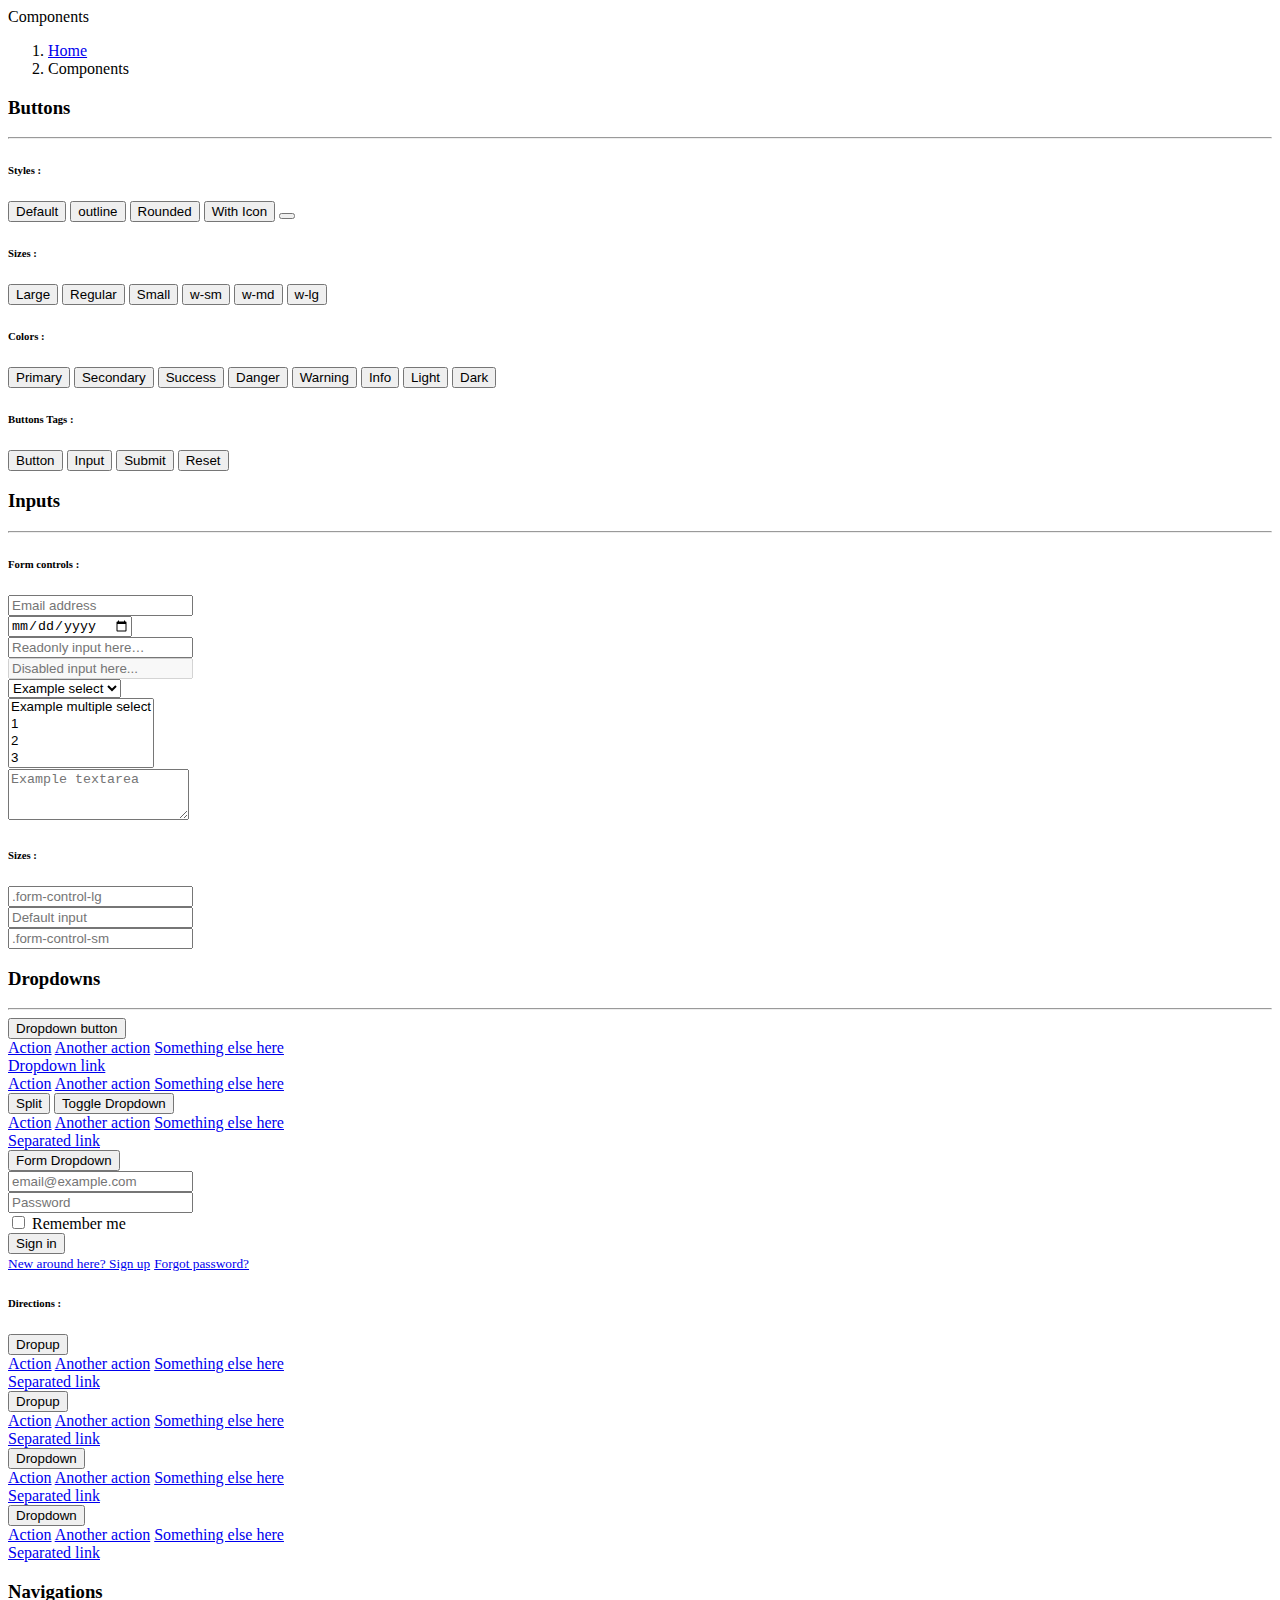
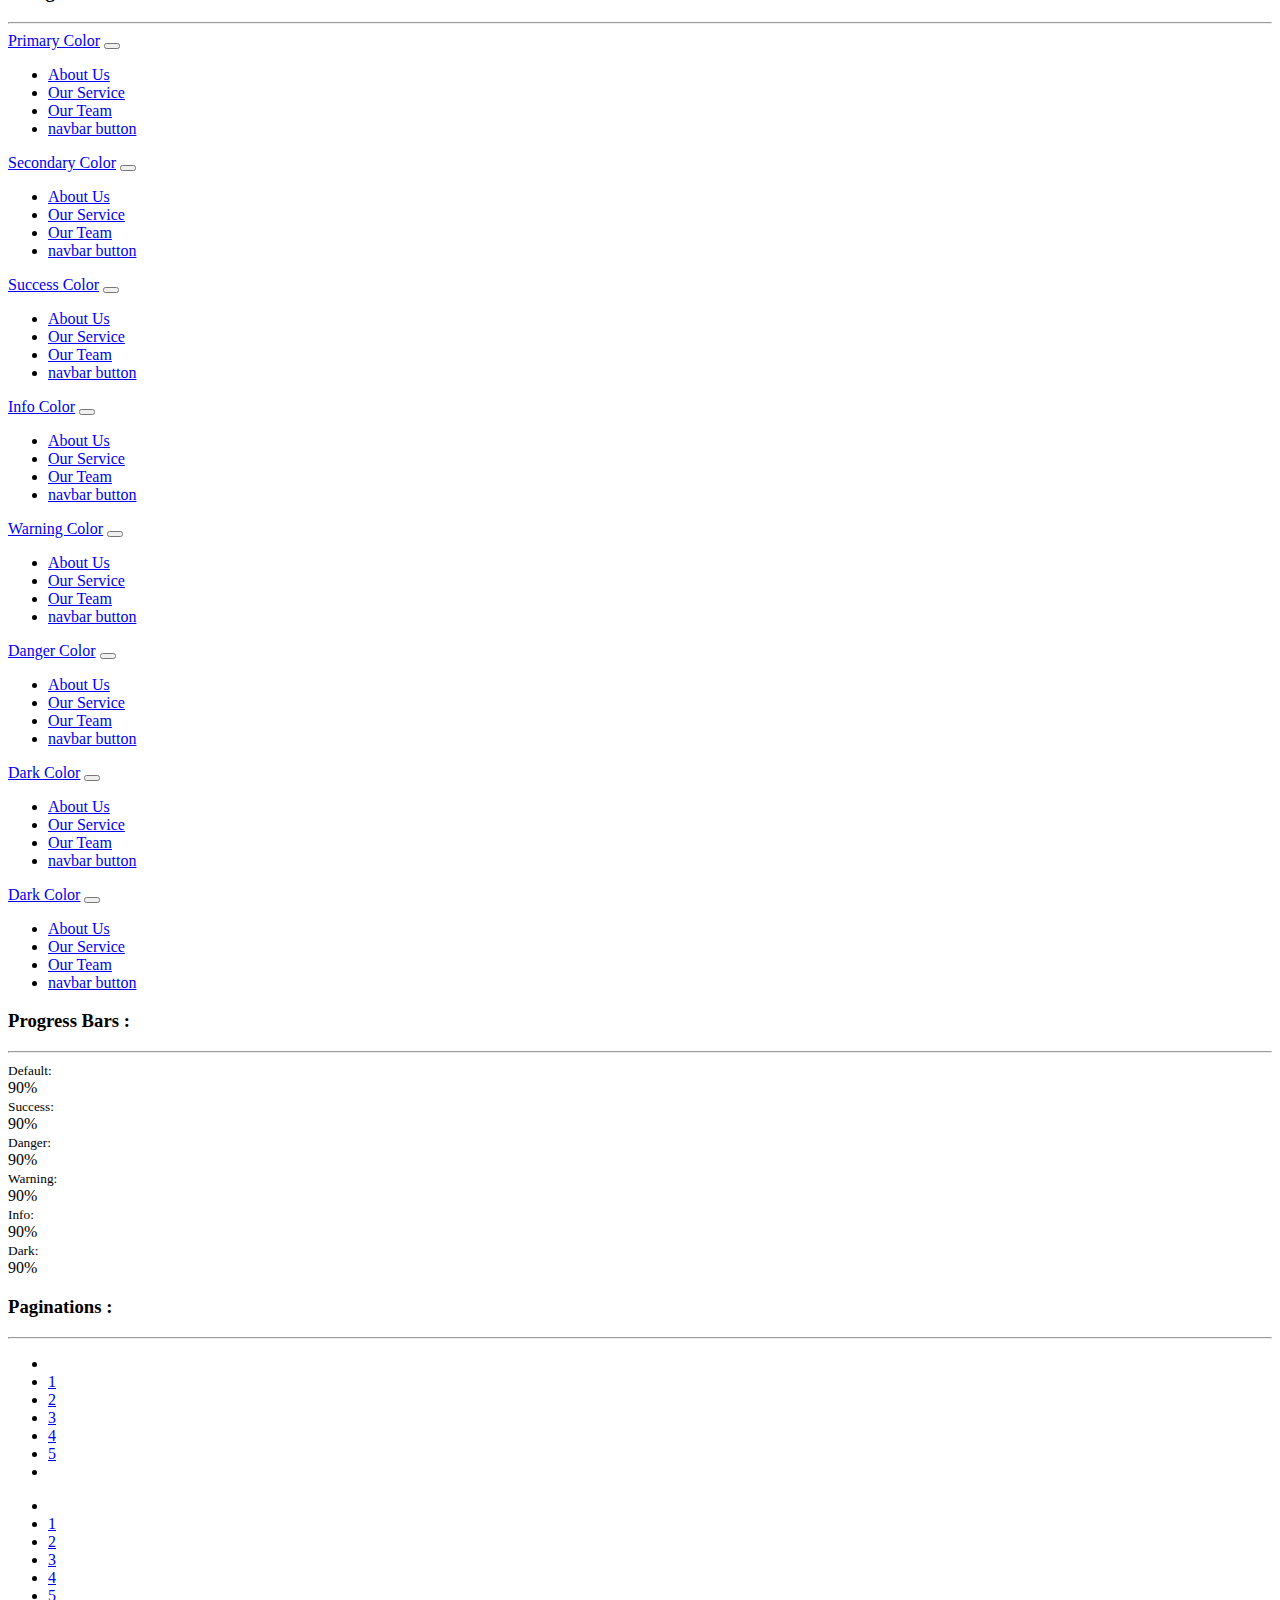
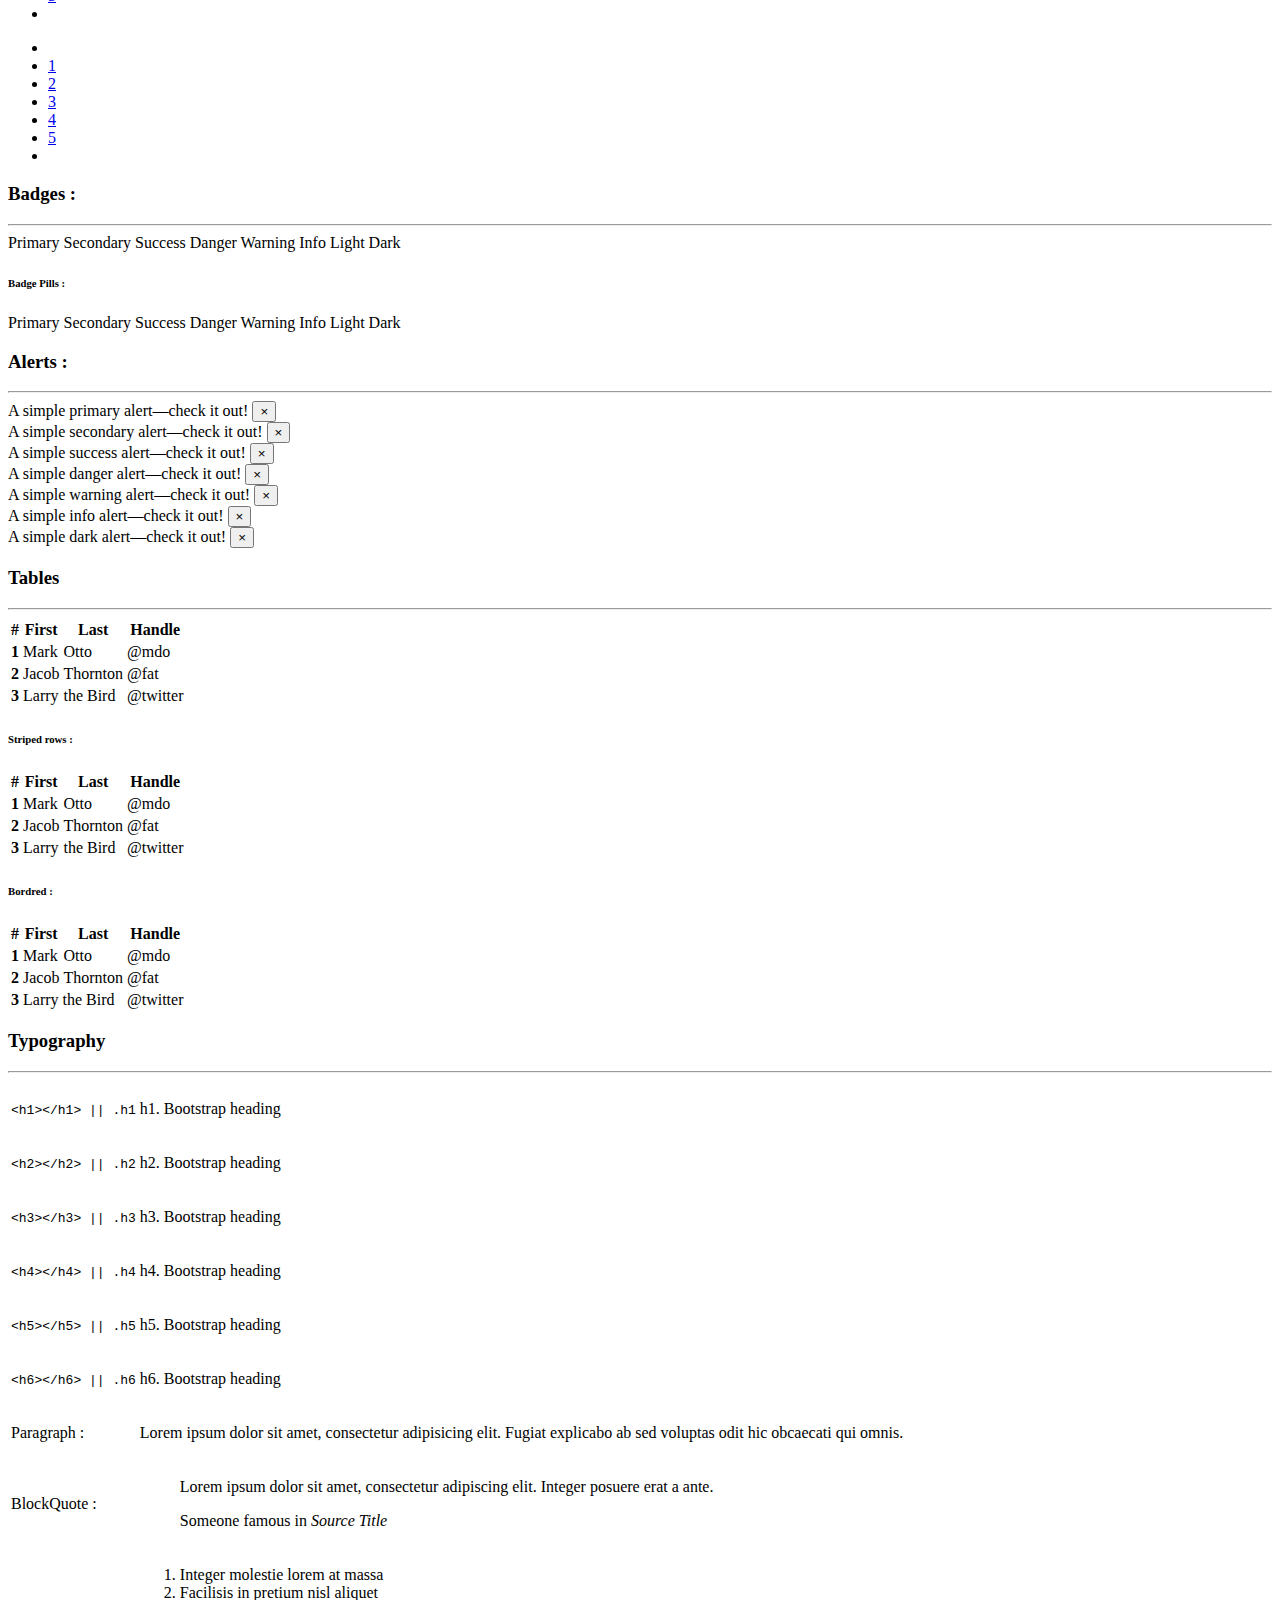
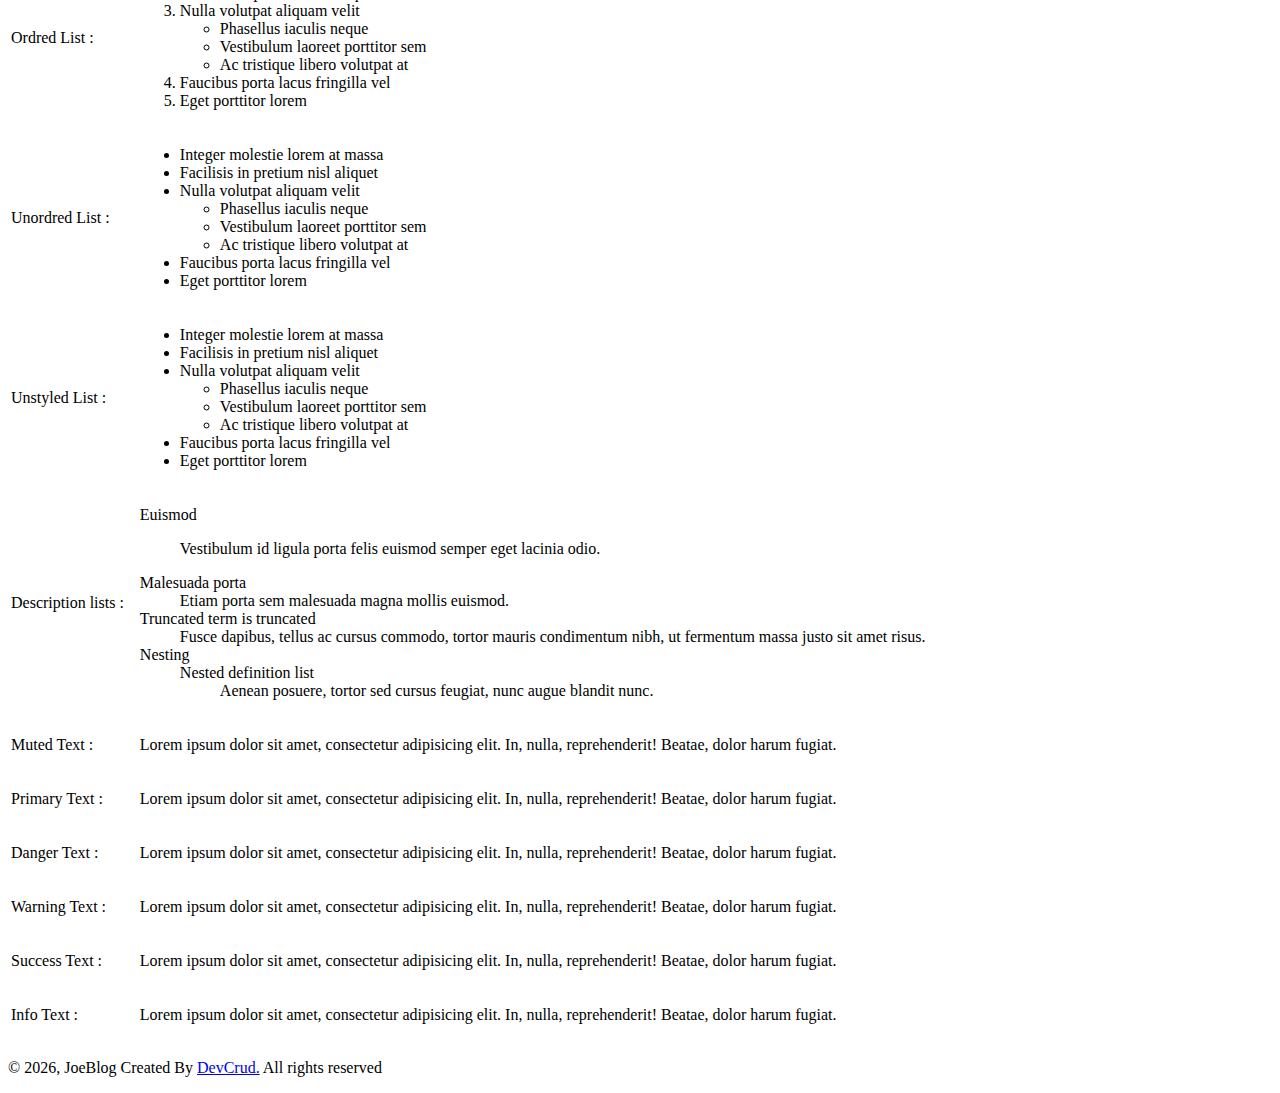
==== components.html @ d9b16e6a "Add files via upload" ====
<!DOCTYPE html>
<html lang="en">
<head>
   <meta charset="utf-8">
   <meta name="viewport" content="width=device-width, initial-scale=1, shrink-to-fit=no">
   <meta name="description" content="Start your development with JoeBLog landing page.">
   <meta name="author" content="Devcrud">
   <title>JoeBLog | Components</title>
   <!-- font icons -->
   <link rel="stylesheet" href="assets/vendors/themify-icons/css/themify-icons.css">
   <!-- Bootstrap + Steller  -->
   <link rel="stylesheet" href="assets/css/joeblog.css">
</head>
<body>

   <!-- Page Header -->
   <header class="header header-mini"> 
      <div class="header-title">Components</div> 
      <nav aria-label="breadcrumb">
         <ol class="breadcrumb">
            <li class="breadcrumb-item"><a href="/">Home</a></li>
            <li class="breadcrumb-item active" aria-current="page">Components</li>
         </ol>
      </nav>
   </header> <!-- End Of Page Header -->

   <!-- main content -->
   <div class="container">

      <!-- Buttons -->
      <h3 class="mt-5">Buttons</h3>
      <hr>
      <h6 class="section-secondary-title">Styles :</h6>
      <button class="btn btn-primary">Default</button>
      <button class="btn btn-outline-primary">outline</button>
      <button class="btn btn-primary rounded">Rounded</button>
      <button class="btn btn-primary rounded"><i class="ti-thumb-up pr-1"></i> With Icon</button>
      <button class="btn btn-primary circle"><i class="ti-heart"></i></button>

      <h6 class="section-secondary-title mt-5">Sizes :</h6>
      <button class="btn btn-primary btn-lg">Large</button>
      <button class="btn btn-primary ">Regular</button>
      <button class="btn btn-primary btn-sm">Small</button>
      <button class="btn btn-primary w-sm ml-3">w-sm</button>
      <button class="btn btn-primary w-md">w-md</button>
      <button class="btn btn-primary w-lg">w-lg</button>

      <h6 class="section-secondary-title mt-5">Colors :</h6>          
      <button type="button" class="btn btn-primary">Primary</button>
      <button type="button" class="btn btn-secondary">Secondary</button>
      <button type="button" class="btn btn-success">Success</button>
      <button type="button" class="btn btn-danger">Danger</button>
      <button type="button" class="btn btn-warning">Warning</button>
      <button type="button" class="btn btn-info">Info</button>
      <button type="button" class="btn btn-light">Light</button>
      <button type="button" class="btn btn-dark">Dark</button>

      <h6 class="section-secondary-title mt-5">Buttons Tags :</h6>
      <button class="btn btn-primary" type="submit">Button</button>
      <input class="btn btn-primary" type="button" value="Input">
      <input class="btn btn-primary" type="submit" value="Submit">
      <input class="btn btn-primary" type="reset" value="Reset">
      
      <!-- devider -->
      <div class="py-5"></div>

      <!-- Inputs -->
      <h3>Inputs</h3>
      <hr>
      <div class="row mt-5">
         <div class="col-md-6">
            <h6 class="section-secondary-title">Form controls :</h6>        
            <div class="form-group">
               <input type="email" class="form-control" id="exampleFormControlInput1" placeholder="Email address">
            </div>
            <div class="form-group">
               <input type="date" class="form-control" id="exampleFormControlInput1" placeholder="Date">
            </div>
            <div class="form-group">
               <input class="form-control" type="text" placeholder="Readonly input here…" readonly>
            </div>
            <div class="form-group">
               <input class="form-control" id="disabledInput" type="text" placeholder="Disabled input here..." disabled>
            </div>
            <div class="form-group">
               <select class="form-control" id="exampleFormControlSelect1">
                  <option>Example select</option>
                  <option>1</option>
                  <option>2</option>
                  <option>3</option>
                  <option>4</option>
                  <option>5</option>
               </select>
            </div>
            <div class="form-group">
               <select multiple class="form-control" id="exampleFormControlSelect2">
                  <option>Example multiple select</option>
                  <option>1</option>
                  <option>2</option>
                  <option>3</option>
                  <option>4</option>
                  <option>5</option>
               </select>
            </div>
            <div class="form-group">
               <textarea class="form-control" id="exampleFormControlTextarea1" rows="3" placeholder="Example textarea"></textarea>
            </div>
         </div>
         <div class="col-md-6">
            <h6 class="section-secondary-title">Sizes :</h6>    
            <div class="form-group">
               <input class="form-control form-control-lg" type="text" placeholder=".form-control-lg">             
            </div>
            <div class="form-group">
               <input class="form-control" type="text" placeholder="Default input">
            </div>
            <div class="form-group">
               <input class="form-control form-control-sm" type="text" placeholder=".form-control-sm"> 
            </div>
         </div>
      </div> <!-- end of inputs -->   

      <!-- devider -->
      <div class="py-5"></div>             

      <!-- Dropdowns -->
      <h3 class="components-section-title font-weight-normal">Dropdowns</h3>
      <hr>
      <div class="dropdown d-inline-block">
         <button class="btn btn-outline-secondary dropdown-toggle" type="button" id="dropdownMenuButton" data-toggle="dropdown" aria-haspopup="true" aria-expanded="false">
         Dropdown button
         </button>
         <div class="dropdown-menu" aria-labelledby="dropdownMenuButton">
         <a class="dropdown-item" href="#">Action</a>
         <a class="dropdown-item" href="#">Another action</a>
         <a class="dropdown-item" href="#">Something else here</a>
         </div>
      </div>
      <div class="dropdown d-inline-block">
         <a class="btn btn-outline-secondary dropdown-toggle" href="#" role="button" id="dropdownMenuLink" data-toggle="dropdown" aria-haspopup="true" aria-expanded="false">
            Dropdown link
         </a>
         <div class="dropdown-menu" aria-labelledby="dropdownMenuLink">
            <a class="dropdown-item" href="#">Action</a>
            <a class="dropdown-item" href="#">Another action</a>
            <a class="dropdown-item" href="#">Something else here</a>
         </div>
      </div>
      <div class="btn-group">
         <button type="button" class="btn btn-outline-secondary">Split</button>
         <button type="button" class="btn btn-outline-secondary dropdown-toggle dropdown-toggle-split" data-toggle="dropdown" aria-haspopup="true" aria-expanded="false">
         <span class="sr-only">Toggle Dropdown</span>
         </button>
         <div class="dropdown-menu">
            <a class="dropdown-item" href="#">Action</a>
            <a class="dropdown-item" href="#">Another action</a>
            <a class="dropdown-item" href="#">Something else here</a>
            <div class="dropdown-divider"></div>
            <a class="dropdown-item" href="#">Separated link</a>
         </div>
      </div>
      <div class="btn-group">
         <button class="btn btn-outline-secondary dropdown-toggle" type="button" id="dropdownMenuButton" data-toggle="dropdown" aria-haspopup="true" aria-expanded="false">
            Form Dropdown
         </button>
         <div class="dropdown-menu form">
            <form class="px-4 py-3">
               <div class="form-group">
                  <input type="email" class="form-control" id="exampleDropdownFormEmail1" placeholder="email@example.com">
               </div>
               <div class="form-group">
                  <input type="password" class="form-control" id="exampleDropdownFormPassword1" placeholder="Password">
               </div>
               <div class="form-check mb-3">
                  <input type="checkbox" class="form-check-input" id="dropdownCheck">
                  <label class="form-check-label" for="dropdownCheck">
                     Remember me
                  </label>
               </div>
               <button type="submit" class="btn btn-primary btn-block">Sign in</button>
            </form>
            <div class="dropdown-divider"></div>
            <a class="dropdown-item" href="#"><small>New around here? Sign up</small></a>
            <a class="dropdown-item" href="#"><small>Forgot password?</small></a>
         </div>
      </div>       
      <h6 class="section-secondary-title mt-5">Directions :</h6>  
      <div class="btn-group dropup">
         <button type="button" class="btn btn-outline-secondary dropdown-toggle" data-toggle="dropdown" aria-haspopup="true" aria-expanded="false">
            Dropup
         </button>
         <div class="dropdown-menu">
            <a class="dropdown-item" href="#">Action</a>
            <a class="dropdown-item" href="#">Another action</a>
            <a class="dropdown-item" href="#">Something else here</a>
            <div class="dropdown-divider"></div>
            <a class="dropdown-item" href="#">Separated link</a>
         </div>
      </div>
      <div class="btn-group dropright">
         <button type="button" class="btn btn-outline-secondary dropdown-toggle" data-toggle="dropdown" aria-haspopup="true" aria-expanded="false">
            Dropup
         </button>
         <div class="dropdown-menu">
            <a class="dropdown-item" href="#">Action</a>
            <a class="dropdown-item" href="#">Another action</a>
            <a class="dropdown-item" href="#">Something else here</a>
            <div class="dropdown-divider"></div>
            <a class="dropdown-item" href="#">Separated link</a>
         </div>
      </div>
      <div class="btn-group">
         <button type="button" class="btn btn-outline-secondary dropdown-toggle" data-toggle="dropdown" aria-haspopup="true" aria-expanded="false">
            Dropdown
         </button>
         <div class="dropdown-menu">
            <a class="dropdown-item" href="#">Action</a>
            <a class="dropdown-item" href="#">Another action</a>
            <a class="dropdown-item" href="#">Something else here</a>
            <div class="dropdown-divider"></div>
            <a class="dropdown-item" href="#">Separated link</a>
         </div>
      </div>
      <div class="btn-group dropleft">
         <button type="button" class="btn btn-outline-secondary dropdown-toggle" data-toggle="dropdown" aria-haspopup="true" aria-expanded="false">
            Dropdown
         </button>
         <div class="dropdown-menu">
            <a class="dropdown-item" href="#">Action</a>
            <a class="dropdown-item" href="#">Another action</a>
            <a class="dropdown-item" href="#">Something else here</a>
            <div class="dropdown-divider"></div>
            <a class="dropdown-item" href="#">Separated link</a>
         </div>
      </div> <!-- end of Dropdowns -->  

      <!-- devider -->
      <div class="py-5"></div>   

      <!-- navbars -->
      <h3 class="components-section-title font-weight-normal mt-5">Navigations</h3>
      <hr>
      <nav class="navbar navbar-expand-sm navbar-dark bg-primary rounded shadow mb-3">
         <div class="container">
            <a class="navbar-brand" href="#">Primary Color</a>
            <button class="navbar-toggler ml-auto" type="button" data-toggle="collapse" data-target="#navbarSupportedContent" aria-controls="navbarSupportedContent" aria-expanded="false" aria-label="Toggle navigation">
            <span class="navbar-toggler-icon"></span>
            </button>
            <div class="collapse navbar-collapse" id="navbarSupportedContent">
               <ul class="navbar-nav ml-auto"> 
                  <li class="nav-item">
                     <a class="nav-link" href="#about">About Us</a>
                  </li>
                  <li class="nav-item">
                     <a class="nav-link" href="#service">Our Service</a>
                  </li>
                  <li class="nav-item">
                     <a class="nav-link" href="#team">Our Team</a>
                  </li>
                  <li class="nav-item">
                     <a href="#book-table" class="ml-4 mt-1 btn btn-light btn-sm">navbar button</a>
                  </li>
               </ul>                       
            </div>
         </div>
      </nav>
      <nav class="navbar navbar-expand-sm navbar-dark bg-secondary rounded shadow mb-3">
         <div class="container">
            <a class="navbar-brand" href="#">Secondary Color</a>
            <button class="navbar-toggler ml-auto" type="button" data-toggle="collapse" data-target="#navbarSupportedContent" aria-controls="navbarSupportedContent" aria-expanded="false" aria-label="Toggle navigation">
            <span class="navbar-toggler-icon"></span>
            </button>
            <div class="collapse navbar-collapse" id="navbarSupportedContent">
               <ul class="navbar-nav ml-auto"> 
                  <li class="nav-item">
                     <a class="nav-link" href="#about">About Us</a>
                  </li>
                  <li class="nav-item">
                     <a class="nav-link" href="#service">Our Service</a>
                  </li>
                  <li class="nav-item">
                     <a class="nav-link" href="#team">Our Team</a>
                  </li>
                  <li class="nav-item">
                     <a href="#book-table" class="ml-4 mt-1 btn btn-light btn-sm">navbar button</a>
                  </li>
               </ul>                       
            </div>
         </div>
      </nav>
      <nav class="navbar navbar-expand-sm navbar-dark bg-success rounded shadow mb-3">
         <div class="container">
            <a class="navbar-brand" href="#">Success Color</a>
            <button class="navbar-toggler ml-auto" type="button" data-toggle="collapse" data-target="#navbarSupportedContent" aria-controls="navbarSupportedContent" aria-expanded="false" aria-label="Toggle navigation">
            <span class="navbar-toggler-icon"></span>
            </button>
            <div class="collapse navbar-collapse" id="navbarSupportedContent">
               <ul class="navbar-nav ml-auto"> 
                  <li class="nav-item">
                     <a class="nav-link" href="#about">About Us</a>
                  </li>
                  <li class="nav-item">
                     <a class="nav-link" href="#service">Our Service</a>
                  </li>
                  <li class="nav-item">
                     <a class="nav-link" href="#team">Our Team</a>
                  </li>
                  <li class="nav-item">
                     <a href="#book-table" class="ml-4 mt-1 btn btn-light btn-sm">navbar button</a>
                  </li>
               </ul>                       
            </div>
         </div>
      </nav>
      <nav class="navbar navbar-expand-sm navbar-dark bg-info rounded shadow mb-3">
         <div class="container">
            <a class="navbar-brand" href="#">Info Color</a>
            <button class="navbar-toggler ml-auto" type="button" data-toggle="collapse" data-target="#navbarSupportedContent" aria-controls="navbarSupportedContent" aria-expanded="false" aria-label="Toggle navigation">
            <span class="navbar-toggler-icon"></span>
            </button>
            <div class="collapse navbar-collapse" id="navbarSupportedContent">
               <ul class="navbar-nav ml-auto"> 
                  <li class="nav-item">
                     <a class="nav-link" href="#about">About Us</a>
                  </li>
                  <li class="nav-item">
                     <a class="nav-link" href="#service">Our Service</a>
                  </li>
                  <li class="nav-item">
                     <a class="nav-link" href="#team">Our Team</a>
                  </li>
                  <li class="nav-item">
                     <a href="#book-table" class="ml-4 mt-1 btn btn-light btn-sm">navbar button</a>
                  </li>
               </ul>                       
            </div>
         </div>
      </nav>
      <nav class="navbar navbar-expand-sm navbar-dark bg-warning rounded shadow mb-3">
         <div class="container">
            <a class="navbar-brand" href="#">Warning Color</a>
            <button class="navbar-toggler ml-auto" type="button" data-toggle="collapse" data-target="#navbarSupportedContent" aria-controls="navbarSupportedContent" aria-expanded="false" aria-label="Toggle navigation">
            <span class="navbar-toggler-icon"></span>
            </button>
            <div class="collapse navbar-collapse" id="navbarSupportedContent">
               <ul class="navbar-nav ml-auto"> 
                  <li class="nav-item">
                     <a class="nav-link" href="#about">About Us</a>
                  </li>
                  <li class="nav-item">
                     <a class="nav-link" href="#service">Our Service</a>
                  </li>
                  <li class="nav-item">
                     <a class="nav-link" href="#team">Our Team</a>
                  </li>
                  <li class="nav-item">
                     <a href="#book-table" class="ml-4 mt-1 btn btn-light btn-sm">navbar button</a>
                  </li>
               </ul>                       
            </div>
         </div>
      </nav>
      <nav class="navbar navbar-expand-sm navbar-dark bg-danger rounded shadow mb-3">
         <div class="container">
            <a class="navbar-brand" href="#">Danger Color</a>
            <button class="navbar-toggler ml-auto" type="button" data-toggle="collapse" data-target="#navbarSupportedContent" aria-controls="navbarSupportedContent" aria-expanded="false" aria-label="Toggle navigation">
            <span class="navbar-toggler-icon"></span>
            </button>
            <div class="collapse navbar-collapse" id="navbarSupportedContent">
               <ul class="navbar-nav ml-auto"> 
                  <li class="nav-item">
                     <a class="nav-link" href="#about">About Us</a>
                  </li>
                  <li class="nav-item">
                     <a class="nav-link" href="#service">Our Service</a>
                  </li>
                  <li class="nav-item">
                     <a class="nav-link" href="#team">Our Team</a>
                  </li>
                  <li class="nav-item">
                     <a href="#book-table" class="ml-4 mt-1 btn btn-light btn-sm">navbar button</a>
                  </li>
               </ul>                       
            </div>
         </div>
      </nav>
      <nav class="navbar navbar-expand-sm navbar-dark bg-dark rounded shadow mb-3">
         <div class="container">
            <a class="navbar-brand" href="#">Dark Color</a>
            <button class="navbar-toggler ml-auto" type="button" data-toggle="collapse" data-target="#navbarSupportedContent" aria-controls="navbarSupportedContent" aria-expanded="false" aria-label="Toggle navigation">
            <span class="navbar-toggler-icon"></span>
            </button>
            <div class="collapse navbar-collapse" id="navbarSupportedContent">
               <ul class="navbar-nav ml-auto"> 
                  <li class="nav-item">
                     <a class="nav-link" href="#about">About Us</a>
                  </li>
                  <li class="nav-item">
                     <a class="nav-link" href="#service">Our Service</a>
                  </li>
                  <li class="nav-item">
                     <a class="nav-link" href="#team">Our Team</a>
                  </li>
                  <li class="nav-item">
                     <a href="#book-table" class="ml-4 mt-1 btn btn-primary btn-sm">navbar button</a>
                  </li>
               </ul>                       
            </div>
         </div>
      </nav>
      <nav class="navbar navbar-expand-sm navbar-light bg-light rounded shadow mb-3">
         <div class="container">
            <a class="navbar-brand" href="#">Dark Color</a>
            <button class="navbar-toggler ml-auto" type="button" data-toggle="collapse" data-target="#navbarSupportedContent" aria-controls="navbarSupportedContent" aria-expanded="false" aria-label="Toggle navigation">
            <span class="navbar-toggler-icon"></span>
            </button>
            <div class="collapse navbar-collapse" id="navbarSupportedContent">
               <ul class="navbar-nav ml-auto"> 
                  <li class="nav-item">
                     <a class="nav-link" href="#about">About Us</a>
                  </li>
                  <li class="nav-item">
                     <a class="nav-link" href="#service">Our Service</a>
                  </li>
                  <li class="nav-item">
                     <a class="nav-link" href="#team">Our Team</a>
                  </li>
                  <li class="nav-item">
                     <a href="#book-table" class="ml-4 mt-1 btn btn-dark btn-sm">navbar button</a>
                  </li>
               </ul>                       
            </div>
         </div>
      </nav>
      <!-- End of navbars -->

      <!-- devider -->
      <div class="py-5"></div>   
      
      <!-- progress bars -->
      <div class="row justify-content-between">
         <div class="col-md-5">
            <h3 class="components-section-title font-weight-normal mt-5">Progress Bars :</h3>
            <hr>
            <small>Default: </small>
            <div class="progress mt-2 mb-3">
               <div class="progress-bar" role="progressbar" style="width: 90%" aria-valuenow="25" aria-valuemin="0" aria-valuemax="100"><span>90%</span></div>
            </div>
            <small>Success:</small>
            <div class="progress mt-2 mb-3">
               <div class="progress-bar bg-success" role="progressbar" style="width: 90%" aria-valuenow="25" aria-valuemin="0" aria-valuemax="100"><span>90%</span></div>
            </div>
            <small>Danger:</small>
            <div class="progress mt-2 mb-3">
               <div class="progress-bar bg-danger" role="progressbar" style="width: 90%" aria-valuenow="25" aria-valuemin="0" aria-valuemax="100"><span>90%</span></div>
            </div>
            <small>Warning:</small>
            <div class="progress mt-2 mb-3">
               <div class="progress-bar bg-warning" role="progressbar" style="width: 90%" aria-valuenow="25" aria-valuemin="0" aria-valuemax="100"><span>90%</span></div>
            </div>
            <small>Info:</small>
            <div class="progress mt-2 mb-3">
               <div class="progress-bar bg-info" role="progressbar" style="width: 90%" aria-valuenow="25" aria-valuemin="0" aria-valuemax="100"><span>90%</span></div>
            </div>
            <small>Dark:</small>
            <div class="progress mt-2 mb-3">
               <div class="progress-bar bg-dark" role="progressbar" style="width: 90%" aria-valuenow="25" aria-valuemin="0" aria-valuemax="100"><span>90%</span></div>
            </div>
         </div>
         <div class="col-md-6">
            <h3 class="components-section-title font-weight-normal mt-5">Paginations :</h3>
            <hr>
            <nav aria-label="Page navigation example">
               <ul class="pagination pagination-sm">
                  <li class="page-item"><a class="page-link" href="#"><i class="ti-angle-double-left"></i></a></li>
                  <li class="page-item"><a class="page-link" href="#">1</a></li>
                  <li class="page-item"><a class="page-link" href="#">2</a></li>
                  <li class="page-item active"><a class="page-link" href="#">3</a></li>
                  <li class="page-item"><a class="page-link" href="#">4</a></li>
                  <li class="page-item"><a class="page-link" href="#">5</a></li>
                  <li class="page-item"><a class="page-link" href="#"><i class="ti-angle-double-right"></i></a></li>
               </ul>
            </nav>
            <nav aria-label="Page navigation example">
               <ul class="pagination">
               <li class="page-item"><a class="page-link" href="#"><i class="ti-angle-double-left"></i></a></li>
                  <li class="page-item"><a class="page-link" href="#">1</a></li>
                  <li class="page-item"><a class="page-link" href="#">2</a></li>
                  <li class="page-item active"><a class="page-link" href="#">3</a></li>
                  <li class="page-item"><a class="page-link" href="#">4</a></li>
                  <li class="page-item"><a class="page-link" href="#">5</a></li>
                  <li class="page-item"><a class="page-link" href="#"><i class="ti-angle-double-right"></i></a></li>
               </ul>
            </nav>
            <nav aria-label="Page navigation example">
               <ul class="pagination pagination-lg">
                  <li class="page-item"><a class="page-link" href="#"><i class="ti-angle-double-left"></i></a></li>
                  <li class="page-item"><a class="page-link" href="#">1</a></li>
                  <li class="page-item"><a class="page-link" href="#">2</a></li>
                  <li class="page-item active"><a class="page-link" href="#">3</a></li>
                  <li class="page-item"><a class="page-link" href="#">4</a></li>
                  <li class="page-item"><a class="page-link" href="#">5</a></li>
                  <li class="page-item"><a class="page-link" href="#"><i class="ti-angle-double-right"></i></a></li>
               </ul>
            </nav>

            <!-- Badges -->
            <h3 class="components-section-title font-weight-normal mt-5">Badges :</h3>
            <hr>
            <span class="badge badge-primary">Primary</span>
            <span class="badge badge-secondary">Secondary</span>
            <span class="badge badge-success">Success</span>
            <span class="badge badge-danger">Danger</span>
            <span class="badge badge-warning">Warning</span>
            <span class="badge badge-info">Info</span>
            <span class="badge badge-light">Light</span>
            <span class="badge badge-dark">Dark</span>
            <h6 class="section-secondary-title mt-4 mb-2">Badge Pills :</h6>
            <span class="badge badge-pill badge-primary">Primary</span>
            <span class="badge badge-pill badge-secondary">Secondary</span>
            <span class="badge badge-pill badge-success">Success</span>
            <span class="badge badge-pill badge-danger">Danger</span>
            <span class="badge badge-pill badge-warning">Warning</span>
            <span class="badge badge-pill badge-info">Info</span>
            <span class="badge badge-pill badge-light">Light</span>
            <span class="badge badge-pill badge-dark">Dark</span>
         </div>
      </div> <!-- End of Progress bars -->

      <!-- devider -->
      <div class="py-5"></div>  

      <!-- Alerts -->
      <h3 class="components-section-title font-weight-normal mt-5">Alerts :</h3>
      <hr>
      <div class="alert alert-primary alert-dismissible fade show" role="alert">
         A simple primary alert—check it out!
         <button type="button" class="close" data-dismiss="alert" aria-label="Close">
            <span aria-hidden="true">&times;</span>
         </button>
      </div>
      <div class="alert alert-secondary alert-dismissible fade show" role="alert">
         A simple secondary alert—check it out!
         <button type="button" class="close" data-dismiss="alert" aria-label="Close">
            <span aria-hidden="true">&times;</span>
         </button>
      </div>
      <div class="alert alert-success alert-dismissible fade show" role="alert">
         A simple success alert—check it out!
         <button type="button" class="close" data-dismiss="alert" aria-label="Close">
            <span aria-hidden="true">&times;</span>
         </button>
      </div>
      <div class="alert alert-danger alert-dismissible fade show" role="alert">
         A simple danger alert—check it out!
         <button type="button" class="close" data-dismiss="alert" aria-label="Close">
            <span aria-hidden="true">&times;</span>
         </button>
      </div>
      <div class="alert alert-warning alert-dismissible fade show" role="alert">
         A simple warning alert—check it out!
         <button type="button" class="close" data-dismiss="alert" aria-label="Close">
            <span aria-hidden="true">&times;</span>
         </button>
      </div>
      <div class="alert alert-info alert-dismissible fade show" role="alert">
         A simple info alert—check it out!
         <button type="button" class="close" data-dismiss="alert" aria-label="Close">
            <span aria-hidden="true">&times;</span>
         </button>
      </div>
      <div class="alert alert-dark alert-dismissible fade show" role="alert">
         A simple dark alert—check it out!
         <button type="button" class="close" data-dismiss="alert" aria-label="Close">
            <span aria-hidden="true">&times;</span>
         </button>
      </div>
      <!-- end of alerts -->

      <!-- devider -->
      <div class="py-5"></div> 
   
      <!-- tables -->
      <h3 class="components-section-title">Tables</h3>
      <hr>
      <table class="table">
         <thead>
            <tr>
               <th scope="col">#</th>
               <th scope="col">First</th>
               <th scope="col">Last</th>
               <th scope="col">Handle</th>
            </tr>
         </thead>
         <tbody>
            <tr>
               <th scope="row">1</th>
               <td>Mark</td>
               <td>Otto</td>
               <td>@mdo</td>
            </tr>
            <tr>
               <th scope="row">2</th>
               <td>Jacob</td>
               <td>Thornton</td>
               <td>@fat</td>
            </tr>
            <tr>
               <th scope="row">3</th>
               <td>Larry</td>
               <td>the Bird</td>
               <td>@twitter</td>
            </tr>
         </tbody>
      </table>

      <h6 class="section-secondary-title mt-5">Striped rows :</h6>
      <table class="table table-striped">
         <thead>
            <tr>
               <th scope="col">#</th>
               <th scope="col">First</th>
               <th scope="col">Last</th>
               <th scope="col">Handle</th>
            </tr>
         </thead>
         <tbody>
            <tr>
               <th scope="row">1</th>
               <td>Mark</td>
               <td>Otto</td>
               <td>@mdo</td>
            </tr>
            <tr>
               <th scope="row">2</th>
               <td>Jacob</td>
               <td>Thornton</td>
               <td>@fat</td>
            </tr>
            <tr>
               <th scope="row">3</th>
               <td>Larry</td>
               <td>the Bird</td>
               <td>@twitter</td>
            </tr>
         </tbody>
      </table>

      <h6 class="section-secondary-title mt-5">Bordred :</h6>
      <table class="table table-bordered">
         <thead>
            <tr>
               <th scope="col">#</th>
               <th scope="col">First</th>
               <th scope="col">Last</th>
               <th scope="col">Handle</th>
            </tr>
         </thead>
         <tbody>
            <tr>
               <th scope="row">1</th>
               <td>Mark</td>
               <td>Otto</td>
               <td>@mdo</td>
            </tr>
            <tr>
               <th scope="row">2</th>
               <td>Jacob</td>
               <td>Thornton</td>
               <td>@fat</td>
            </tr>
            <tr>
               <th scope="row">3</th>
               <td colspan="2">Larry the Bird</td>
               <td>@twitter</td>
            </tr>
         </tbody>
      </table>
      <!-- end of tables -->

      <!-- devider -->
      <div class="py-5"></div> 

      <!-- typography -->
      <h3 class="components-section-title">Typography</h3>
      <hr>

      <table class="table table-borderless v-align-center">
         <tbody>
            <tr>
               <td>
                  <p><code class="highlighter-rouge">&lt;h1&gt;&lt;/h1&gt; || .h1</code></p>
               </td>
               <td class="w-75"><span class="h1">h1. Bootstrap heading</span></td>
            </tr>
            <tr>
               <td>
                  <p><code class="highlighter-rouge">&lt;h2&gt;&lt;/h2&gt; || .h2</code></p>
               </td>
               <td><span class="h2">h2. Bootstrap heading</span></td>
            </tr>
            <tr>
               <td>
                  <p><code class="highlighter-rouge">&lt;h3&gt;&lt;/h3&gt; || .h3</code></p>
               </td>
               <td><span class="h3">h3. Bootstrap heading</span></td>
            </tr>
            <tr>
               <td>
                  <p><code class="highlighter-rouge">&lt;h4&gt;&lt;/h4&gt; || .h4</code></p>
               </td>
               <td><span class="h4">h4. Bootstrap heading</span></td>
            </tr>
            <tr>
               <td>
                  <p><code class="highlighter-rouge">&lt;h5&gt;&lt;/h5&gt; || .h5</code></p>
               </td>
               <td><span class="h5">h5. Bootstrap heading</span></td>
            </tr>
            <tr>
               <td>
                  <p><code class="highlighter-rouge">&lt;h6&gt;&lt;/h6&gt; || .h6</code></p>
               </td>
               <td><span class="h6">h6. Bootstrap heading</span></td>
            </tr>
            <tr>
               <td>
                  <p class="font-weight-bold text-muted">Paragraph :</p>
               </td>
               <td><p>Lorem ipsum dolor sit amet, consectetur adipisicing elit. Fugiat explicabo ab sed voluptas odit hic obcaecati qui omnis.</p></td>
            </tr>
            <tr>
               <td>
                  <p class="font-weight-bold text-muted">BlockQuote :</p>
               </td>
               <td>
                  <blockquote class="blockquote">
                     <p class="mb-0">Lorem ipsum dolor sit amet, consectetur adipiscing elit. Integer posuere erat a ante.</p>
                     <footer class="blockquote-footer">Someone famous in <cite title="Source Title">Source Title</cite></footer>
                  </blockquote>
               </td>
            </tr>

            <tr>
               <td><p class="font-weight-bold text-muted">Ordred List :</p></td>
               <td>
                  <ol>
                     <li>Integer molestie lorem at massa</li>
                     <li>Facilisis in pretium nisl aliquet</li>
                     <li>Nulla volutpat aliquam velit
                        <ul>
                           <li>Phasellus iaculis neque</li>
                           <li>Vestibulum laoreet porttitor sem</li>
                           <li>Ac tristique libero volutpat at</li>
                        </ul>
                     </li>
                     <li>Faucibus porta lacus fringilla vel</li>
                     <li>Eget porttitor lorem</li>
                  </ol>
               </td>
            </tr>
            <tr>
               <td><p class="font-weight-bold text-muted">Unordred List :</p></td>
               <td>
                  <ul >
                     <li>Integer molestie lorem at massa</li>
                     <li>Facilisis in pretium nisl aliquet</li>
                     <li>Nulla volutpat aliquam velit
                        <ul>
                           <li>Phasellus iaculis neque</li>
                           <li>Vestibulum laoreet porttitor sem</li>
                           <li>Ac tristique libero volutpat at</li>
                        </ul>
                     </li>
                     <li>Faucibus porta lacus fringilla vel</li>
                     <li>Eget porttitor lorem</li>
                  </ul>
               </td>
            </tr>
            <tr>
               <td><p class="font-weight-bold text-muted">Unstyled List :</p></td>
               <td>
                  <ul class="list-unstyled">
                     <li>Integer molestie lorem at massa</li>
                     <li>Facilisis in pretium nisl aliquet</li>
                     <li>Nulla volutpat aliquam velit
                        <ul>
                           <li>Phasellus iaculis neque</li>
                           <li>Vestibulum laoreet porttitor sem</li>
                           <li>Ac tristique libero volutpat at</li>
                        </ul>
                     </li>
                     <li>Faucibus porta lacus fringilla vel</li>
                     <li>Eget porttitor lorem</li>
                  </ul>
               </td>
            </tr>
            <tr>
               <td class="font-weight-bold text-muted">Description lists : </td>
               <td>
                  <dl class="row">
                     <dt class="col-sm-3">Euismod</dt>
                     <dd class="col-sm-9">
                        <p>Vestibulum id ligula porta felis euismod semper eget lacinia odio.</p>
                     </dd>

                     <dt class="col-sm-3">Malesuada porta</dt>
                     <dd class="col-sm-9">Etiam porta sem malesuada magna mollis euismod.</dd>

                     <dt class="col-sm-3 text-truncate">Truncated term is truncated</dt>
                     <dd class="col-sm-9">Fusce dapibus, tellus ac cursus commodo, tortor mauris condimentum nibh, ut fermentum massa justo sit amet risus.</dd>

                     <dt class="col-sm-3">Nesting</dt>
                     <dd class="col-sm-9">
                        <dl class="row">
                           <dt class="col-sm-4">Nested definition list</dt>
                           <dd class="col-sm-8">Aenean posuere, tortor sed cursus feugiat, nunc augue blandit nunc.</dd>
                        </dl>
                     </dd>
                  </dl>
               </td>
            </tr>
            <tr>
               <td>
                  <p class="font-weight-bold text-muted">Muted Text :</p>
               </td>
               <td>
                  <p class="text-muted">Lorem ipsum dolor sit amet, consectetur adipisicing elit. In, nulla, reprehenderit! Beatae, dolor harum fugiat.</p>
               </td>
            </tr>
            <tr>
               <td>
                  <p class="font-weight-bold text-muted">Primary Text :</p>
               </td>
               <td>
                  <p class="text-primary">Lorem ipsum dolor sit amet, consectetur adipisicing elit. In, nulla, reprehenderit! Beatae, dolor harum fugiat.</p>
               </td>
            </tr>
            <tr>
               <td>
                  <p class="font-weight-bold text-muted">Danger Text :</p>
               </td>
               <td>
                  <p class="text-danger">Lorem ipsum dolor sit amet, consectetur adipisicing elit. In, nulla, reprehenderit! Beatae, dolor harum fugiat.</p>
               </td>
            </tr>
            <tr>
               <td>
                  <p class="font-weight-bold text-muted">Warning Text :</p>
               </td>
               <td>
                  <p class="text-warning">Lorem ipsum dolor sit amet, consectetur adipisicing elit. In, nulla, reprehenderit! Beatae, dolor harum fugiat.</p>
               </td>
            </tr>
            <tr>
               <td>
                  <p class="font-weight-bold text-muted">Success Text :</p>
               </td>
               <td>
                  <p class="text-success">Lorem ipsum dolor sit amet, consectetur adipisicing elit. In, nulla, reprehenderit! Beatae, dolor harum fugiat.</p>
               </td>
            </tr>
            <tr>
               <td>
                  <p class="font-weight-bold text-muted">Info Text :</p>
               </td>
               <td>
                  <p class="text-info">Lorem ipsum dolor sit amet, consectetur adipisicing elit. In, nulla, reprehenderit! Beatae, dolor harum fugiat.</p>
               </td>
            </tr>
         </tbody>
      </table>
   </div>
   <!-- end of typography -->

   <!-- Page Footer -->
    <footer class="page-footer">
        <div class="container">
            <p class="border-top mb-0 mt-4 pt-3 small">&copy; <script>document.write(new Date().getFullYear())</script>, JoeBlog Created By <a href="https://www.devcrud.com" class="text-muted font-weight-bold" target="_blank">DevCrud.</a>  All rights reserved </p> 
        </div>      
    </footer>
    <!-- End of Page Footer -->
   
   <!-- core  -->
   <script src="assets/vendors/jquery/jquery-3.4.1.js"></script>
   <script src="assets/vendors/bootstrap/bootstrap.bundle.js"></script>

</body>
</html>
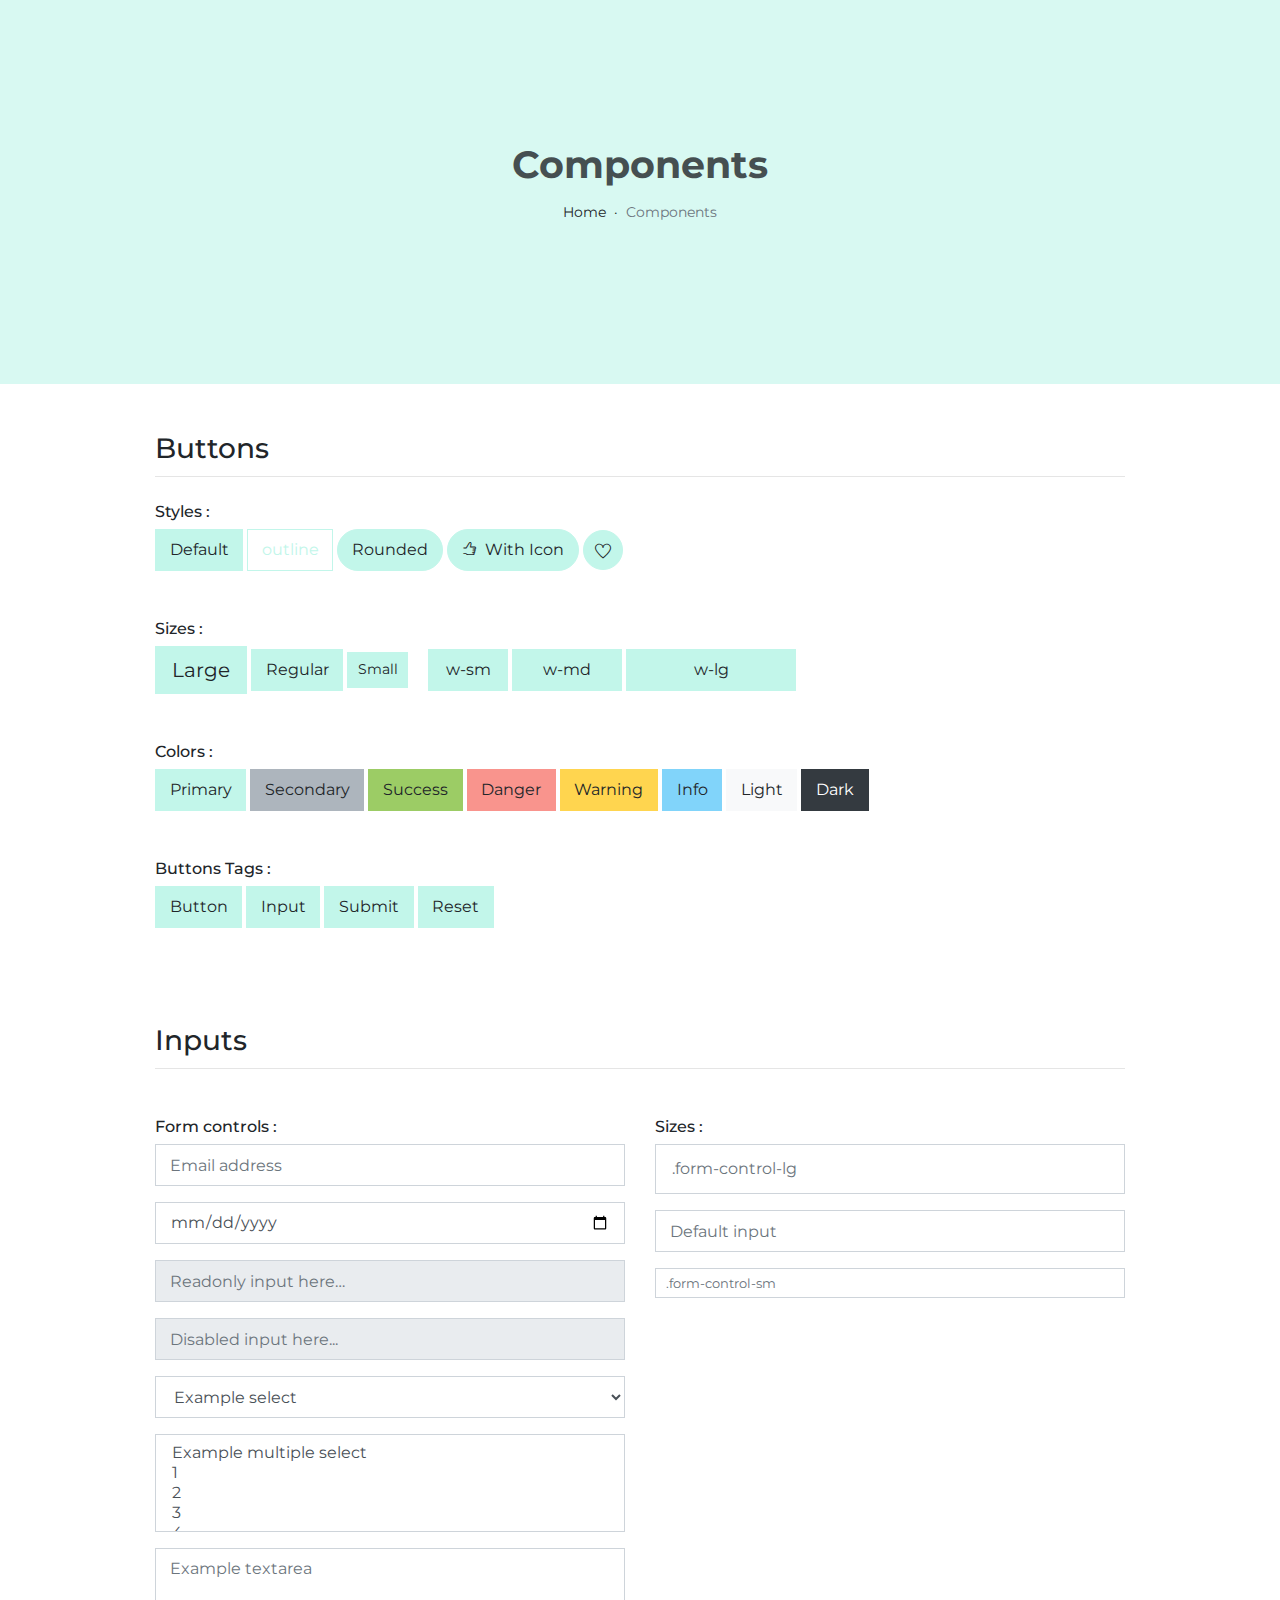
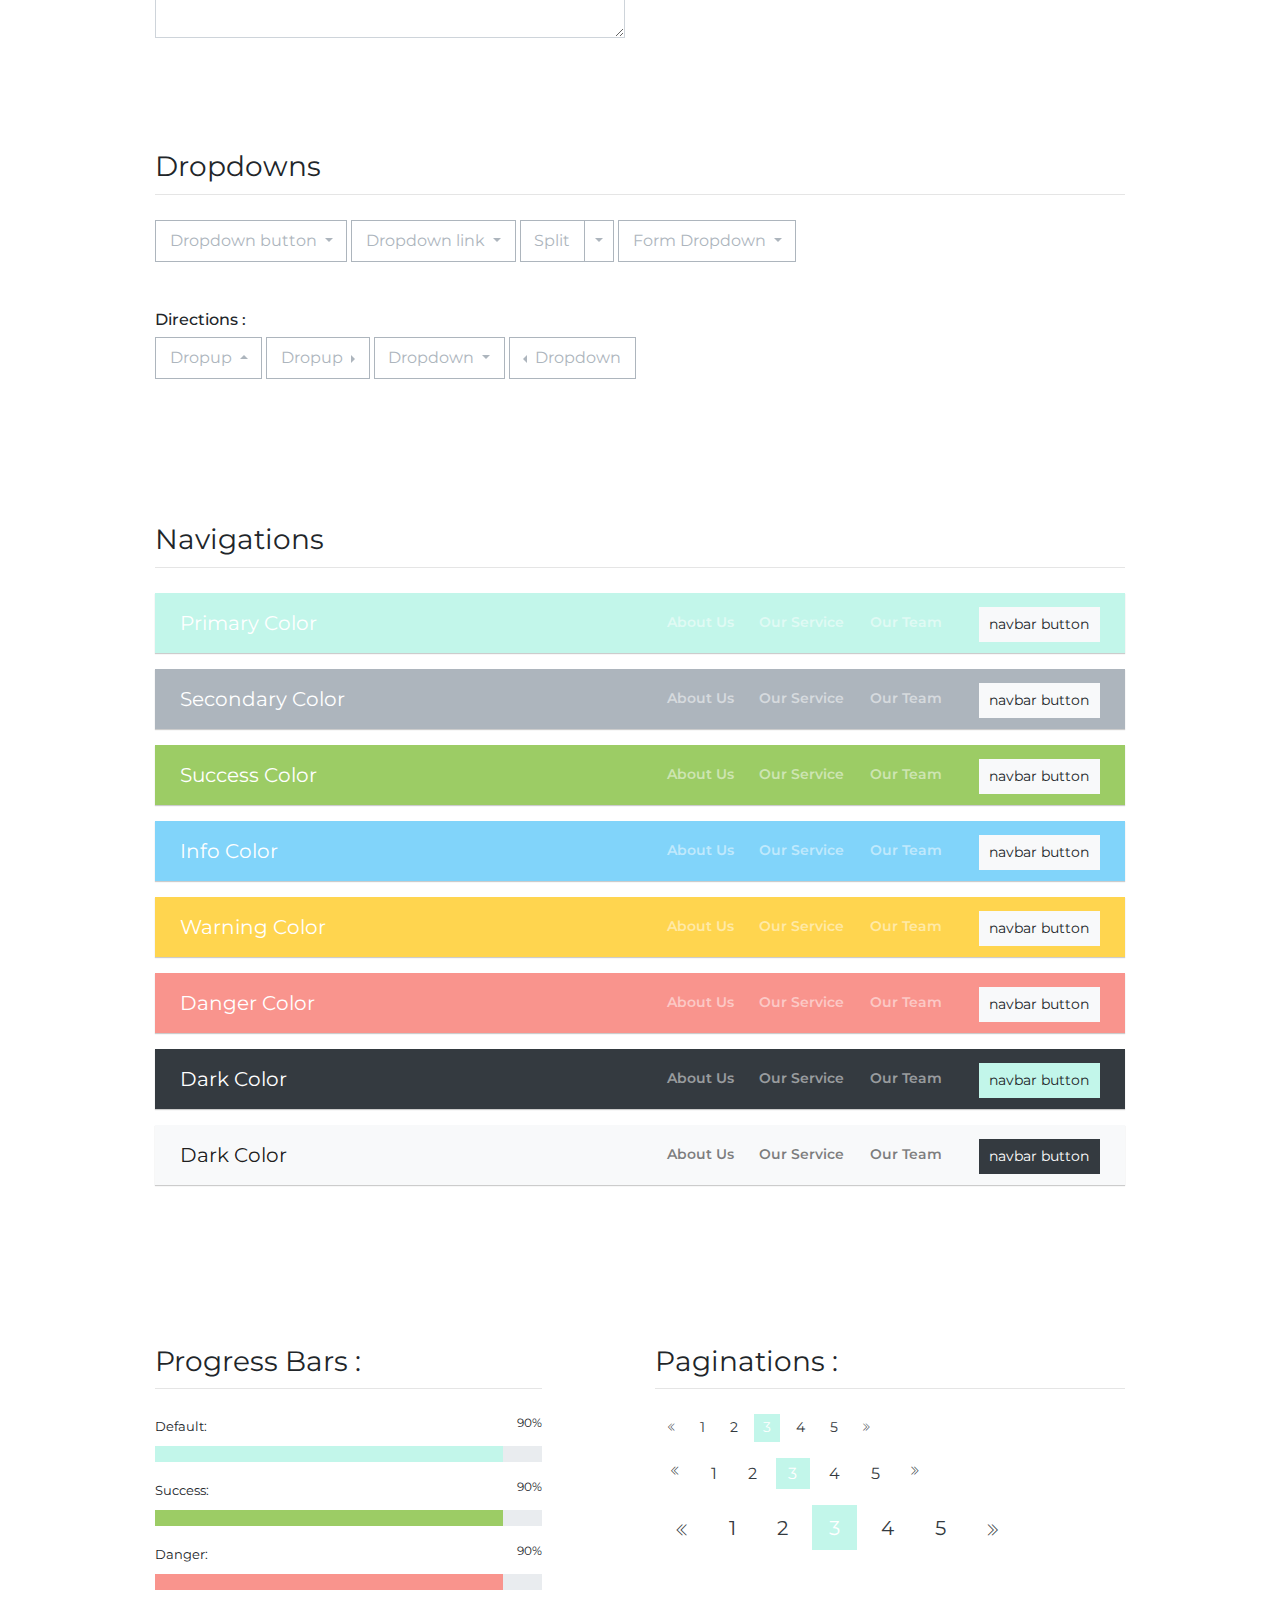
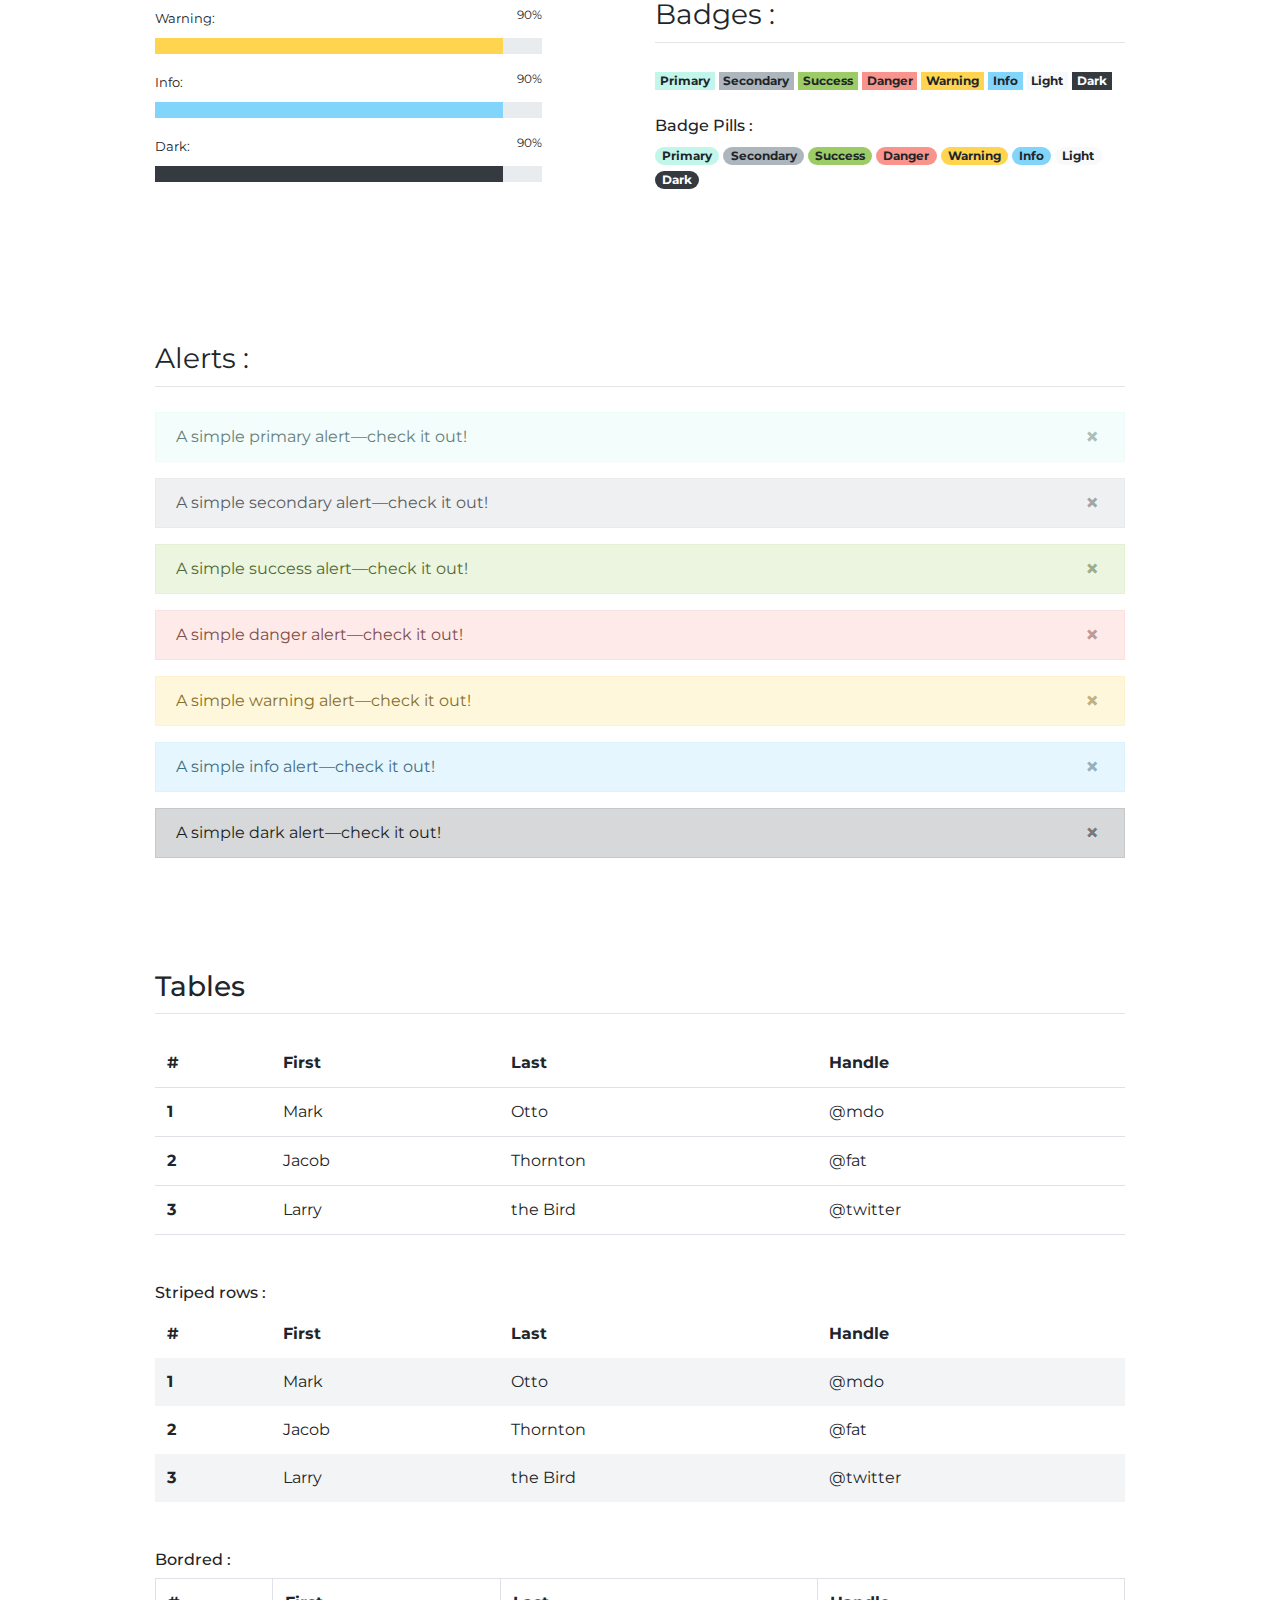
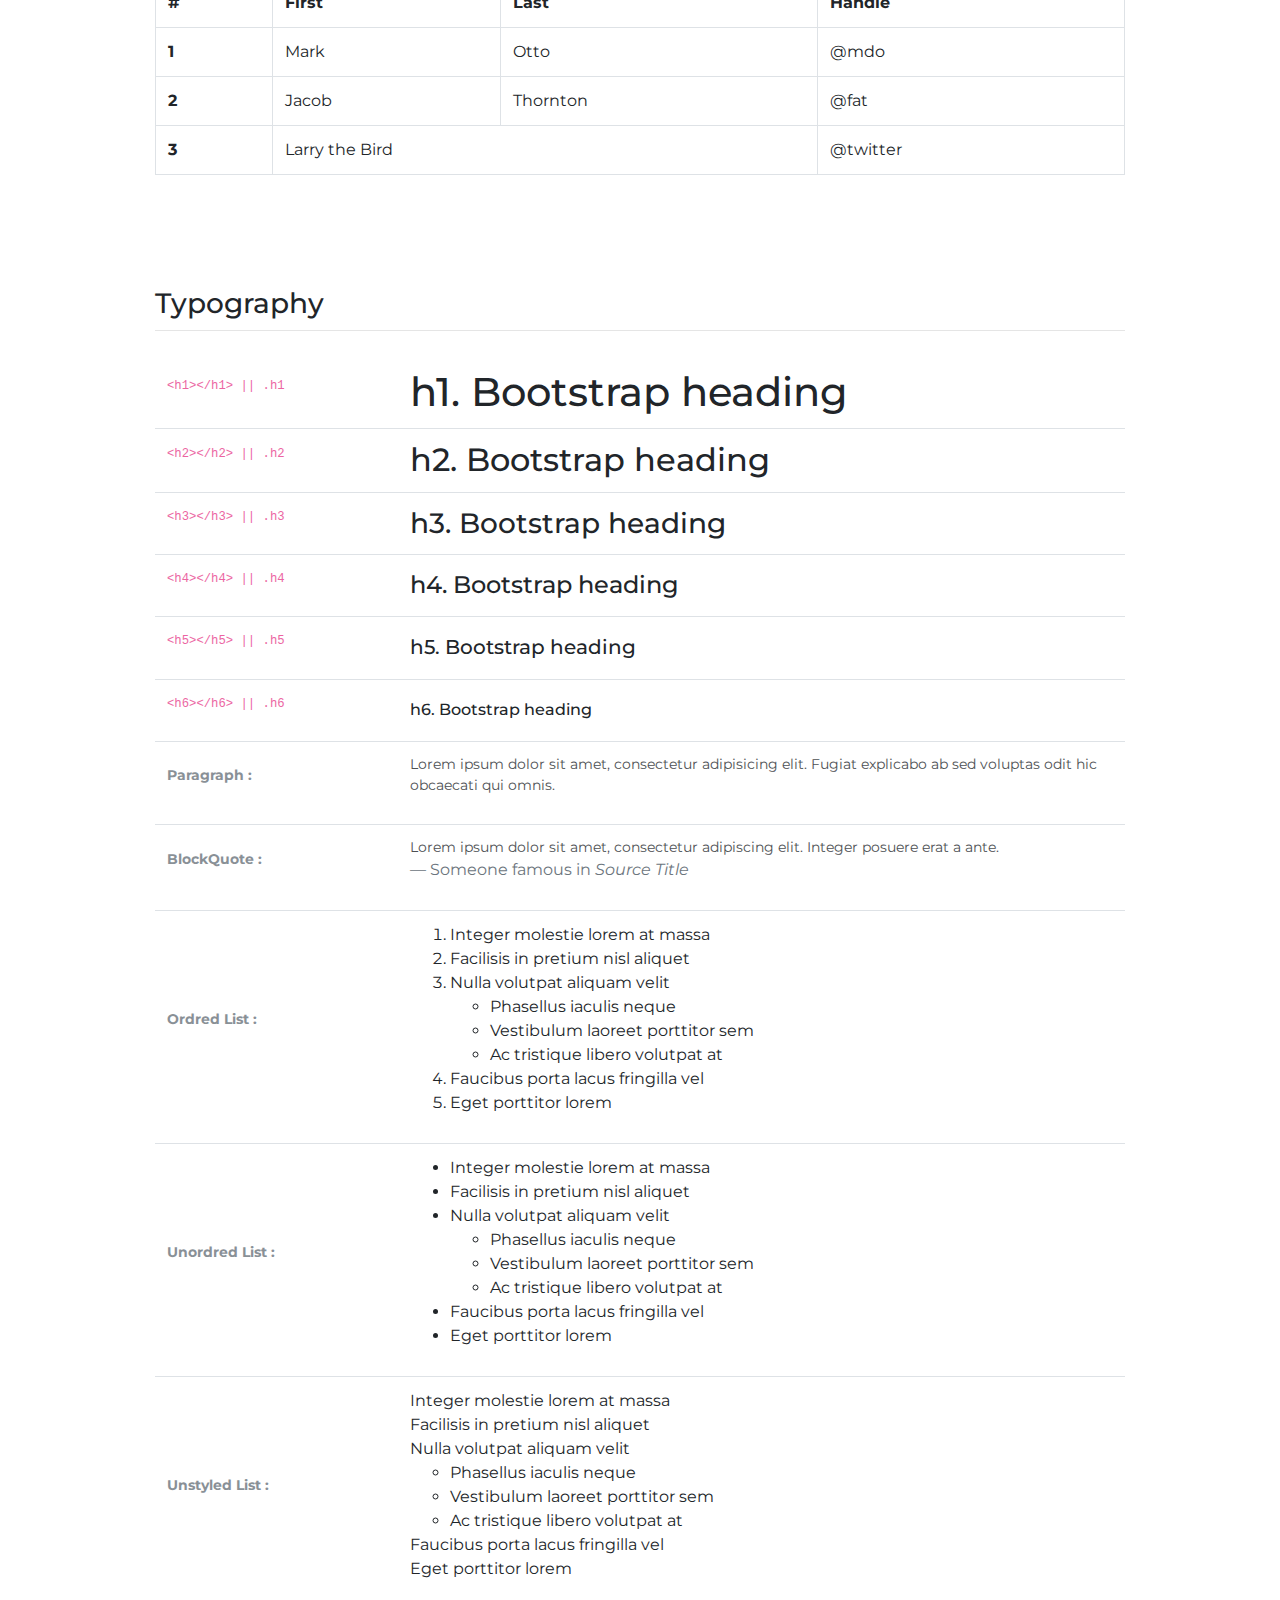
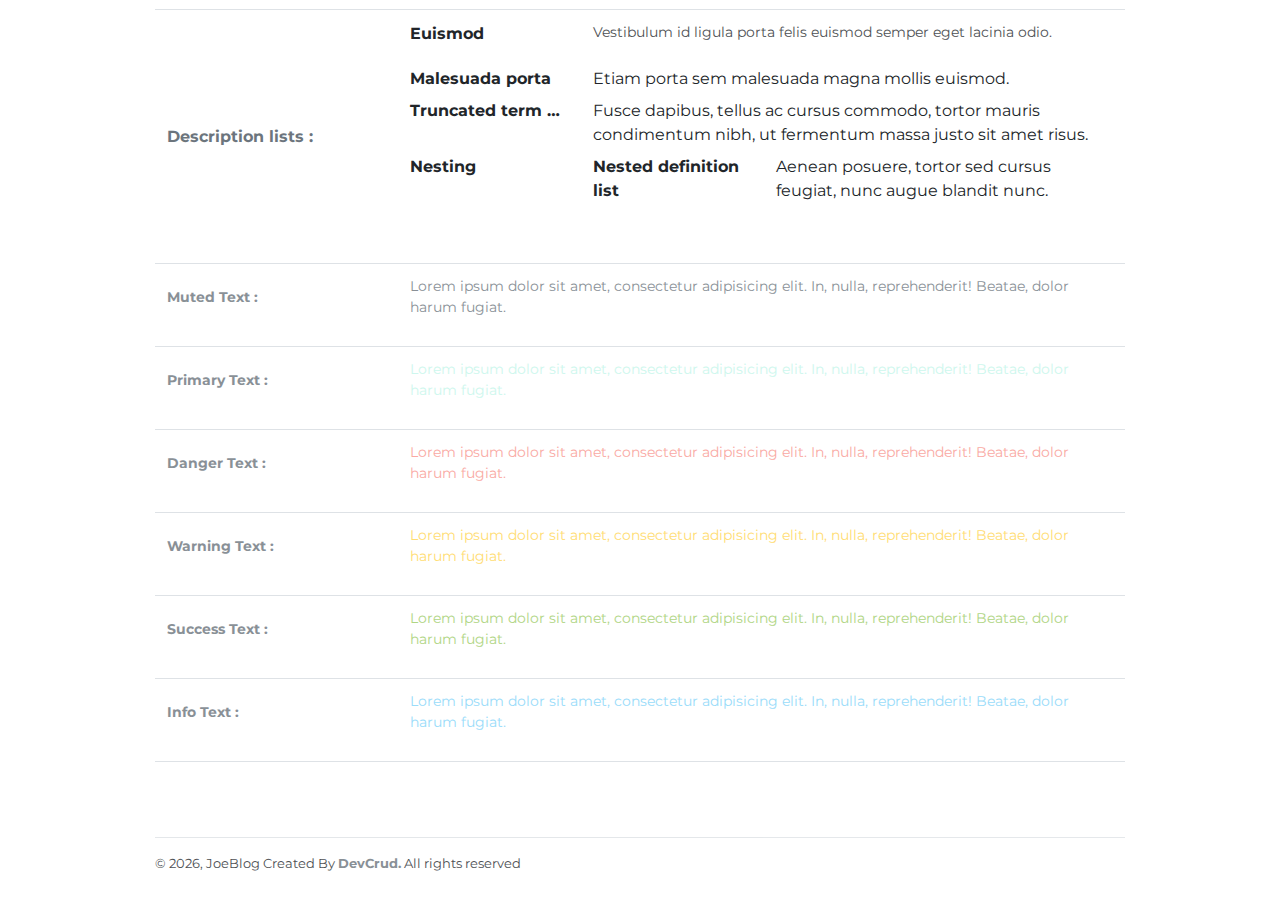
==== commit cb2585f6: "added header, changed nav color" ====
--- a/components.html
+++ b/components.html
@@ -9,7 +9,7 @@
    <!-- font icons -->
    <link rel="stylesheet" href="assets/vendors/themify-icons/css/themify-icons.css">
    <!-- Bootstrap + Steller  -->
-   <link rel="stylesheet" href="assets/css/joeblog.css">
+   <link rel="stylesheet" href="assets/css/style.css">
 </head>
 <body>
 
--- a/assets/vendors/themify-icons/css/themify-icons.css
+++ b/assets/vendors/themify-icons/css/themify-icons.css
@@ -0,0 +1,1081 @@
+@font-face {
+	font-family: 'themify';
+	src:url("../fonts/themify.eot?-fvbane");
+	src:url("../fonts/themify.eot?#iefix-fvbane") format("embedded-opentype"),
+		url("../fonts/themify.woff?-fvbane") format("woff"),
+		url("../fonts/themify.ttf?-fvbane") format("truetype"),
+		url("../fonts/themify.svg?-fvbane#themify") format("svg");
+	font-weight: normal;
+	font-style: normal;
+}
+
+[class^="ti-"], [class*=" ti-"] {
+	font-family: 'themify';
+	speak: none;
+	font-style: normal;
+	font-weight: normal;
+	font-variant: normal;
+	text-transform: none;
+	line-height: 1;
+
+	/* Better Font Rendering =========== */
+	-webkit-font-smoothing: antialiased;
+	-moz-osx-font-smoothing: grayscale;
+}
+
+.ti-wand:before {
+	content: "\e600";
+}
+.ti-volume:before {
+	content: "\e601";
+}
+.ti-user:before {
+	content: "\e602";
+}
+.ti-unlock:before {
+	content: "\e603";
+}
+.ti-unlink:before {
+	content: "\e604";
+}
+.ti-trash:before {
+	content: "\e605";
+}
+.ti-thought:before {
+	content: "\e606";
+}
+.ti-target:before {
+	content: "\e607";
+}
+.ti-tag:before {
+	content: "\e608";
+}
+.ti-tablet:before {
+	content: "\e609";
+}
+.ti-star:before {
+	content: "\e60a";
+}
+.ti-spray:before {
+	content: "\e60b";
+}
+.ti-signal:before {
+	content: "\e60c";
+}
+.ti-shopping-cart:before {
+	content: "\e60d";
+}
+.ti-shopping-cart-full:before {
+	content: "\e60e";
+}
+.ti-settings:before {
+	content: "\e60f";
+}
+.ti-search:before {
+	content: "\e610";
+}
+.ti-zoom-in:before {
+	content: "\e611";
+}
+.ti-zoom-out:before {
+	content: "\e612";
+}
+.ti-cut:before {
+	content: "\e613";
+}
+.ti-ruler:before {
+	content: "\e614";
+}
+.ti-ruler-pencil:before {
+	content: "\e615";
+}
+.ti-ruler-alt:before {
+	content: "\e616";
+}
+.ti-bookmark:before {
+	content: "\e617";
+}
+.ti-bookmark-alt:before {
+	content: "\e618";
+}
+.ti-reload:before {
+	content: "\e619";
+}
+.ti-plus:before {
+	content: "\e61a";
+}
+.ti-pin:before {
+	content: "\e61b";
+}
+.ti-pencil:before {
+	content: "\e61c";
+}
+.ti-pencil-alt:before {
+	content: "\e61d";
+}
+.ti-paint-roller:before {
+	content: "\e61e";
+}
+.ti-paint-bucket:before {
+	content: "\e61f";
+}
+.ti-na:before {
+	content: "\e620";
+}
+.ti-mobile:before {
+	content: "\e621";
+}
+.ti-minus:before {
+	content: "\e622";
+}
+.ti-medall:before {
+	content: "\e623";
+}
+.ti-medall-alt:before {
+	content: "\e624";
+}
+.ti-marker:before {
+	content: "\e625";
+}
+.ti-marker-alt:before {
+	content: "\e626";
+}
+.ti-arrow-up:before {
+	content: "\e627";
+}
+.ti-arrow-right:before {
+	content: "\e628";
+}
+.ti-arrow-left:before {
+	content: "\e629";
+}
+.ti-arrow-down:before {
+	content: "\e62a";
+}
+.ti-lock:before {
+	content: "\e62b";
+}
+.ti-location-arrow:before {
+	content: "\e62c";
+}
+.ti-link:before {
+	content: "\e62d";
+}
+.ti-layout:before {
+	content: "\e62e";
+}
+.ti-layers:before {
+	content: "\e62f";
+}
+.ti-layers-alt:before {
+	content: "\e630";
+}
+.ti-key:before {
+	content: "\e631";
+}
+.ti-import:before {
+	content: "\e632";
+}
+.ti-image:before {
+	content: "\e633";
+}
+.ti-heart:before {
+	content: "\e634";
+}
+.ti-heart-broken:before {
+	content: "\e635";
+}
+.ti-hand-stop:before {
+	content: "\e636";
+}
+.ti-hand-open:before {
+	content: "\e637";
+}
+.ti-hand-drag:before {
+	content: "\e638";
+}
+.ti-folder:before {
+	content: "\e639";
+}
+.ti-flag:before {
+	content: "\e63a";
+}
+.ti-flag-alt:before {
+	content: "\e63b";
+}
+.ti-flag-alt-2:before {
+	content: "\e63c";
+}
+.ti-eye:before {
+	content: "\e63d";
+}
+.ti-export:before {
+	content: "\e63e";
+}
+.ti-exchange-vertical:before {
+	content: "\e63f";
+}
+.ti-desktop:before {
+	content: "\e640";
+}
+.ti-cup:before {
+	content: "\e641";
+}
+.ti-crown:before {
+	content: "\e642";
+}
+.ti-comments:before {
+	content: "\e643";
+}
+.ti-comment:before {
+	content: "\e644";
+}
+.ti-comment-alt:before {
+	content: "\e645";
+}
+.ti-close:before {
+	content: "\e646";
+}
+.ti-clip:before {
+	content: "\e647";
+}
+.ti-angle-up:before {
+	content: "\e648";
+}
+.ti-angle-right:before {
+	content: "\e649";
+}
+.ti-angle-left:before {
+	content: "\e64a";
+}
+.ti-angle-down:before {
+	content: "\e64b";
+}
+.ti-check:before {
+	content: "\e64c";
+}
+.ti-check-box:before {
+	content: "\e64d";
+}
+.ti-camera:before {
+	content: "\e64e";
+}
+.ti-announcement:before {
+	content: "\e64f";
+}
+.ti-brush:before {
+	content: "\e650";
+}
+.ti-briefcase:before {
+	content: "\e651";
+}
+.ti-bolt:before {
+	content: "\e652";
+}
+.ti-bolt-alt:before {
+	content: "\e653";
+}
+.ti-blackboard:before {
+	content: "\e654";
+}
+.ti-bag:before {
+	content: "\e655";
+}
+.ti-move:before {
+	content: "\e656";
+}
+.ti-arrows-vertical:before {
+	content: "\e657";
+}
+.ti-arrows-horizontal:before {
+	content: "\e658";
+}
+.ti-fullscreen:before {
+	content: "\e659";
+}
+.ti-arrow-top-right:before {
+	content: "\e65a";
+}
+.ti-arrow-top-left:before {
+	content: "\e65b";
+}
+.ti-arrow-circle-up:before {
+	content: "\e65c";
+}
+.ti-arrow-circle-right:before {
+	content: "\e65d";
+}
+.ti-arrow-circle-left:before {
+	content: "\e65e";
+}
+.ti-arrow-circle-down:before {
+	content: "\e65f";
+}
+.ti-angle-double-up:before {
+	content: "\e660";
+}
+.ti-angle-double-right:before {
+	content: "\e661";
+}
+.ti-angle-double-left:before {
+	content: "\e662";
+}
+.ti-angle-double-down:before {
+	content: "\e663";
+}
+.ti-zip:before {
+	content: "\e664";
+}
+.ti-world:before {
+	content: "\e665";
+}
+.ti-wheelchair:before {
+	content: "\e666";
+}
+.ti-view-list:before {
+	content: "\e667";
+}
+.ti-view-list-alt:before {
+	content: "\e668";
+}
+.ti-view-grid:before {
+	content: "\e669";
+}
+.ti-uppercase:before {
+	content: "\e66a";
+}
+.ti-upload:before {
+	content: "\e66b";
+}
+.ti-underline:before {
+	content: "\e66c";
+}
+.ti-truck:before {
+	content: "\e66d";
+}
+.ti-timer:before {
+	content: "\e66e";
+}
+.ti-ticket:before {
+	content: "\e66f";
+}
+.ti-thumb-up:before {
+	content: "\e670";
+}
+.ti-thumb-down:before {
+	content: "\e671";
+}
+.ti-text:before {
+	content: "\e672";
+}
+.ti-stats-up:before {
+	content: "\e673";
+}
+.ti-stats-down:before {
+	content: "\e674";
+}
+.ti-split-v:before {
+	content: "\e675";
+}
+.ti-split-h:before {
+	content: "\e676";
+}
+.ti-smallcap:before {
+	content: "\e677";
+}
+.ti-shine:before {
+	content: "\e678";
+}
+.ti-shift-right:before {
+	content: "\e679";
+}
+.ti-shift-left:before {
+	content: "\e67a";
+}
+.ti-shield:before {
+	content: "\e67b";
+}
+.ti-notepad:before {
+	content: "\e67c";
+}
+.ti-server:before {
+	content: "\e67d";
+}
+.ti-quote-right:before {
+	content: "\e67e";
+}
+.ti-quote-left:before {
+	content: "\e67f";
+}
+.ti-pulse:before {
+	content: "\e680";
+}
+.ti-printer:before {
+	content: "\e681";
+}
+.ti-power-off:before {
+	content: "\e682";
+}
+.ti-plug:before {
+	content: "\e683";
+}
+.ti-pie-chart:before {
+	content: "\e684";
+}
+.ti-paragraph:before {
+	content: "\e685";
+}
+.ti-panel:before {
+	content: "\e686";
+}
+.ti-package:before {
+	content: "\e687";
+}
+.ti-music:before {
+	content: "\e688";
+}
+.ti-music-alt:before {
+	content: "\e689";
+}
+.ti-mouse:before {
+	content: "\e68a";
+}
+.ti-mouse-alt:before {
+	content: "\e68b";
+}
+.ti-money:before {
+	content: "\e68c";
+}
+.ti-microphone:before {
+	content: "\e68d";
+}
+.ti-menu:before {
+	content: "\e68e";
+}
+.ti-menu-alt:before {
+	content: "\e68f";
+}
+.ti-map:before {
+	content: "\e690";
+}
+.ti-map-alt:before {
+	content: "\e691";
+}
+.ti-loop:before {
+	content: "\e692";
+}
+.ti-location-pin:before {
+	content: "\e693";
+}
+.ti-list:before {
+	content: "\e694";
+}
+.ti-light-bulb:before {
+	content: "\e695";
+}
+.ti-Italic:before {
+	content: "\e696";
+}
+.ti-info:before {
+	content: "\e697";
+}
+.ti-infinite:before {
+	content: "\e698";
+}
+.ti-id-badge:before {
+	content: "\e699";
+}
+.ti-hummer:before {
+	content: "\e69a";
+}
+.ti-home:before {
+	content: "\e69b";
+}
+.ti-help:before {
+	content: "\e69c";
+}
+.ti-headphone:before {
+	content: "\e69d";
+}
+.ti-harddrives:before {
+	content: "\e69e";
+}
+.ti-harddrive:before {
+	content: "\e69f";
+}
+.ti-gift:before {
+	content: "\e6a0";
+}
+.ti-game:before {
+	content: "\e6a1";
+}
+.ti-filter:before {
+	content: "\e6a2";
+}
+.ti-files:before {
+	content: "\e6a3";
+}
+.ti-file:before {
+	content: "\e6a4";
+}
+.ti-eraser:before {
+	content: "\e6a5";
+}
+.ti-envelope:before {
+	content: "\e6a6";
+}
+.ti-download:before {
+	content: "\e6a7";
+}
+.ti-direction:before {
+	content: "\e6a8";
+}
+.ti-direction-alt:before {
+	content: "\e6a9";
+}
+.ti-dashboard:before {
+	content: "\e6aa";
+}
+.ti-control-stop:before {
+	content: "\e6ab";
+}
+.ti-control-shuffle:before {
+	content: "\e6ac";
+}
+.ti-control-play:before {
+	content: "\e6ad";
+}
+.ti-control-pause:before {
+	content: "\e6ae";
+}
+.ti-control-forward:before {
+	content: "\e6af";
+}
+.ti-control-backward:before {
+	content: "\e6b0";
+}
+.ti-cloud:before {
+	content: "\e6b1";
+}
+.ti-cloud-up:before {
+	content: "\e6b2";
+}
+.ti-cloud-down:before {
+	content: "\e6b3";
+}
+.ti-clipboard:before {
+	content: "\e6b4";
+}
+.ti-car:before {
+	content: "\e6b5";
+}
+.ti-calendar:before {
+	content: "\e6b6";
+}
+.ti-book:before {
+	content: "\e6b7";
+}
+.ti-bell:before {
+	content: "\e6b8";
+}
+.ti-basketball:before {
+	content: "\e6b9";
+}
+.ti-bar-chart:before {
+	content: "\e6ba";
+}
+.ti-bar-chart-alt:before {
+	content: "\e6bb";
+}
+.ti-back-right:before {
+	content: "\e6bc";
+}
+.ti-back-left:before {
+	content: "\e6bd";
+}
+.ti-arrows-corner:before {
+	content: "\e6be";
+}
+.ti-archive:before {
+	content: "\e6bf";
+}
+.ti-anchor:before {
+	content: "\e6c0";
+}
+.ti-align-right:before {
+	content: "\e6c1";
+}
+.ti-align-left:before {
+	content: "\e6c2";
+}
+.ti-align-justify:before {
+	content: "\e6c3";
+}
+.ti-align-center:before {
+	content: "\e6c4";
+}
+.ti-alert:before {
+	content: "\e6c5";
+}
+.ti-alarm-clock:before {
+	content: "\e6c6";
+}
+.ti-agenda:before {
+	content: "\e6c7";
+}
+.ti-write:before {
+	content: "\e6c8";
+}
+.ti-window:before {
+	content: "\e6c9";
+}
+.ti-widgetized:before {
+	content: "\e6ca";
+}
+.ti-widget:before {
+	content: "\e6cb";
+}
+.ti-widget-alt:before {
+	content: "\e6cc";
+}
+.ti-wallet:before {
+	content: "\e6cd";
+}
+.ti-video-clapper:before {
+	content: "\e6ce";
+}
+.ti-video-camera:before {
+	content: "\e6cf";
+}
+.ti-vector:before {
+	content: "\e6d0";
+}
+.ti-themify-logo:before {
+	content: "\e6d1";
+}
+.ti-themify-favicon:before {
+	content: "\e6d2";
+}
+.ti-themify-favicon-alt:before {
+	content: "\e6d3";
+}
+.ti-support:before {
+	content: "\e6d4";
+}
+.ti-stamp:before {
+	content: "\e6d5";
+}
+.ti-split-v-alt:before {
+	content: "\e6d6";
+}
+.ti-slice:before {
+	content: "\e6d7";
+}
+.ti-shortcode:before {
+	content: "\e6d8";
+}
+.ti-shift-right-alt:before {
+	content: "\e6d9";
+}
+.ti-shift-left-alt:before {
+	content: "\e6da";
+}
+.ti-ruler-alt-2:before {
+	content: "\e6db";
+}
+.ti-receipt:before {
+	content: "\e6dc";
+}
+.ti-pin2:before {
+	content: "\e6dd";
+}
+.ti-pin-alt:before {
+	content: "\e6de";
+}
+.ti-pencil-alt2:before {
+	content: "\e6df";
+}
+.ti-palette:before {
+	content: "\e6e0";
+}
+.ti-more:before {
+	content: "\e6e1";
+}
+.ti-more-alt:before {
+	content: "\e6e2";
+}
+.ti-microphone-alt:before {
+	content: "\e6e3";
+}
+.ti-magnet:before {
+	content: "\e6e4";
+}
+.ti-line-double:before {
+	content: "\e6e5";
+}
+.ti-line-dotted:before {
+	content: "\e6e6";
+}
+.ti-line-dashed:before {
+	content: "\e6e7";
+}
+.ti-layout-width-full:before {
+	content: "\e6e8";
+}
+.ti-layout-width-default:before {
+	content: "\e6e9";
+}
+.ti-layout-width-default-alt:before {
+	content: "\e6ea";
+}
+.ti-layout-tab:before {
+	content: "\e6eb";
+}
+.ti-layout-tab-window:before {
+	content: "\e6ec";
+}
+.ti-layout-tab-v:before {
+	content: "\e6ed";
+}
+.ti-layout-tab-min:before {
+	content: "\e6ee";
+}
+.ti-layout-slider:before {
+	content: "\e6ef";
+}
+.ti-layout-slider-alt:before {
+	content: "\e6f0";
+}
+.ti-layout-sidebar-right:before {
+	content: "\e6f1";
+}
+.ti-layout-sidebar-none:before {
+	content: "\e6f2";
+}
+.ti-layout-sidebar-left:before {
+	content: "\e6f3";
+}
+.ti-layout-placeholder:before {
+	content: "\e6f4";
+}
+.ti-layout-menu:before {
+	content: "\e6f5";
+}
+.ti-layout-menu-v:before {
+	content: "\e6f6";
+}
+.ti-layout-menu-separated:before {
+	content: "\e6f7";
+}
+.ti-layout-menu-full:before {
+	content: "\e6f8";
+}
+.ti-layout-media-right-alt:before {
+	content: "\e6f9";
+}
+.ti-layout-media-right:before {
+	content: "\e6fa";
+}
+.ti-layout-media-overlay:before {
+	content: "\e6fb";
+}
+.ti-layout-media-overlay-alt:before {
+	content: "\e6fc";
+}
+.ti-layout-media-overlay-alt-2:before {
+	content: "\e6fd";
+}
+.ti-layout-media-left-alt:before {
+	content: "\e6fe";
+}
+.ti-layout-media-left:before {
+	content: "\e6ff";
+}
+.ti-layout-media-center-alt:before {
+	content: "\e700";
+}
+.ti-layout-media-center:before {
+	content: "\e701";
+}
+.ti-layout-list-thumb:before {
+	content: "\e702";
+}
+.ti-layout-list-thumb-alt:before {
+	content: "\e703";
+}
+.ti-layout-list-post:before {
+	content: "\e704";
+}
+.ti-layout-list-large-image:before {
+	content: "\e705";
+}
+.ti-layout-line-solid:before {
+	content: "\e706";
+}
+.ti-layout-grid4:before {
+	content: "\e707";
+}
+.ti-layout-grid3:before {
+	content: "\e708";
+}
+.ti-layout-grid2:before {
+	content: "\e709";
+}
+.ti-layout-grid2-thumb:before {
+	content: "\e70a";
+}
+.ti-layout-cta-right:before {
+	content: "\e70b";
+}
+.ti-layout-cta-left:before {
+	content: "\e70c";
+}
+.ti-layout-cta-center:before {
+	content: "\e70d";
+}
+.ti-layout-cta-btn-right:before {
+	content: "\e70e";
+}
+.ti-layout-cta-btn-left:before {
+	content: "\e70f";
+}
+.ti-layout-column4:before {
+	content: "\e710";
+}
+.ti-layout-column3:before {
+	content: "\e711";
+}
+.ti-layout-column2:before {
+	content: "\e712";
+}
+.ti-layout-accordion-separated:before {
+	content: "\e713";
+}
+.ti-layout-accordion-merged:before {
+	content: "\e714";
+}
+.ti-layout-accordion-list:before {
+	content: "\e715";
+}
+.ti-ink-pen:before {
+	content: "\e716";
+}
+.ti-info-alt:before {
+	content: "\e717";
+}
+.ti-help-alt:before {
+	content: "\e718";
+}
+.ti-headphone-alt:before {
+	content: "\e719";
+}
+.ti-hand-point-up:before {
+	content: "\e71a";
+}
+.ti-hand-point-right:before {
+	content: "\e71b";
+}
+.ti-hand-point-left:before {
+	content: "\e71c";
+}
+.ti-hand-point-down:before {
+	content: "\e71d";
+}
+.ti-gallery:before {
+	content: "\e71e";
+}
+.ti-face-smile:before {
+	content: "\e71f";
+}
+.ti-face-sad:before {
+	content: "\e720";
+}
+.ti-credit-card:before {
+	content: "\e721";
+}
+.ti-control-skip-forward:before {
+	content: "\e722";
+}
+.ti-control-skip-backward:before {
+	content: "\e723";
+}
+.ti-control-record:before {
+	content: "\e724";
+}
+.ti-control-eject:before {
+	content: "\e725";
+}
+.ti-comments-smiley:before {
+	content: "\e726";
+}
+.ti-brush-alt:before {
+	content: "\e727";
+}
+.ti-youtube:before {
+	content: "\e728";
+}
+.ti-vimeo:before {
+	content: "\e729";
+}
+.ti-twitter:before {
+	content: "\e72a";
+}
+.ti-time:before {
+	content: "\e72b";
+}
+.ti-tumblr:before {
+	content: "\e72c";
+}
+.ti-skype:before {
+	content: "\e72d";
+}
+.ti-share:before {
+	content: "\e72e";
+}
+.ti-share-alt:before {
+	content: "\e72f";
+}
+.ti-rocket:before {
+	content: "\e730";
+}
+.ti-pinterest:before {
+	content: "\e731";
+}
+.ti-new-window:before {
+	content: "\e732";
+}
+.ti-microsoft:before {
+	content: "\e733";
+}
+.ti-list-ol:before {
+	content: "\e734";
+}
+.ti-linkedin:before {
+	content: "\e735";
+}
+.ti-layout-sidebar-2:before {
+	content: "\e736";
+}
+.ti-layout-grid4-alt:before {
+	content: "\e737";
+}
+.ti-layout-grid3-alt:before {
+	content: "\e738";
+}
+.ti-layout-grid2-alt:before {
+	content: "\e739";
+}
+.ti-layout-column4-alt:before {
+	content: "\e73a";
+}
+.ti-layout-column3-alt:before {
+	content: "\e73b";
+}
+.ti-layout-column2-alt:before {
+	content: "\e73c";
+}
+.ti-instagram:before {
+	content: "\e73d";
+}
+.ti-google:before {
+	content: "\e73e";
+}
+.ti-github:before {
+	content: "\e73f";
+}
+.ti-flickr:before {
+	content: "\e740";
+}
+.ti-facebook:before {
+	content: "\e741";
+}
+.ti-dropbox:before {
+	content: "\e742";
+}
+.ti-dribbble:before {
+	content: "\e743";
+}
+.ti-apple:before {
+	content: "\e744";
+}
+.ti-android:before {
+	content: "\e745";
+}
+.ti-save:before {
+	content: "\e746";
+}
+.ti-save-alt:before {
+	content: "\e747";
+}
+.ti-yahoo:before {
+	content: "\e748";
+}
+.ti-wordpress:before {
+	content: "\e749";
+}
+.ti-vimeo-alt:before {
+	content: "\e74a";
+}
+.ti-twitter-alt:before {
+	content: "\e74b";
+}
+.ti-tumblr-alt:before {
+	content: "\e74c";
+}
+.ti-trello:before {
+	content: "\e74d";
+}
+.ti-stack-overflow:before {
+	content: "\e74e";
+}
+.ti-soundcloud:before {
+	content: "\e74f";
+}
+.ti-sharethis:before {
+	content: "\e750";
+}
+.ti-sharethis-alt:before {
+	content: "\e751";
+}
+.ti-reddit:before {
+	content: "\e752";
+}
+.ti-pinterest-alt:before {
+	content: "\e753";
+}
+.ti-microsoft-alt:before {
+	content: "\e754";
+}
+.ti-linux:before {
+	content: "\e755";
+}
+.ti-jsfiddle:before {
+	content: "\e756";
+}
+.ti-joomla:before {
+	content: "\e757";
+}
+.ti-html5:before {
+	content: "\e758";
+}
+.ti-flickr-alt:before {
+	content: "\e759";
+}
+.ti-email:before {
+	content: "\e75a";
+}
+.ti-drupal:before {
+	content: "\e75b";
+}
+.ti-dropbox-alt:before {
+	content: "\e75c";
+}
+.ti-css3:before {
+	content: "\e75d";
+}
+.ti-rss:before {
+	content: "\e75e";
+}
+.ti-rss-alt:before {
+	content: "\e75f";
+}
--- a/assets/css/style.css
+++ b/assets/css/style.css
@@ -0,0 +1,11782 @@
+@charset "UTF-8";
+/*!
+=========================================================
+* JoeBlog Landing page
+=========================================================
+
+* Copyright: 2019 DevCRUD (https://devcrud.com)
+* Licensed: (https://devcrud.com/licenses)
+* Coded by www.devcrud.com
+
+=========================================================
+
+* The above copyright notice and this permission notice shall be included in all copies or substantial portions of the Software.
+*/
+@import url("https://fonts.googleapis.com/css?family=Montserrat:100,100i,200,200i,300,300i,400,400i,500,500i,600,600i,700,700i,800,800i,900,900i");
+:root {
+  --blue: #007bff;
+  --indigo: #6610f2;
+  --purple: #6f42c1;
+  --pink: #e83e8c;
+  --red: #f9948d;
+  --orange: #fd7e14;
+  --yellow: #ffd54f;
+  --green: #9ccc65;
+  --teal: #c2f6ea;
+  --cyan: #81d4fa;
+  --white: #fff;
+  --gray: #6c757d;
+  --gray-dark: #343a40;
+  --primary: #c2f6ea;
+  --secondary: #adb5bd;
+  --success: #9ccc65;
+  --info: #81d4fa;
+  --warning: #ffd54f;
+  --danger: #f9948d;
+  --light: #f8f9fa;
+  --dark: #343a40;
+  --breakpoint-xs: 0;
+  --breakpoint-sm: 576px;
+  --breakpoint-md: 768px;
+  --breakpoint-lg: 992px;
+  --breakpoint-xl: 1200px;
+  --font-family-sans-serif: -apple-system, BlinkMacSystemFont, "Segoe UI", Roboto, "Helvetica Neue", Arial, sans-serif, "Apple Color Emoji", "Segoe UI Emoji", "Segoe UI Symbol", "Noto Color Emoji";
+  --font-family-monospace: SFMono-Regular, Menlo, Monaco, Consolas, "Liberation Mono", "Courier New", monospace;
+}
+
+*,
+*::before,
+*::after {
+  box-sizing: border-box;
+}
+
+html {
+  font-family: sans-serif;
+  line-height: 1.15;
+  -webkit-text-size-adjust: 100%;
+  -webkit-tap-highlight-color: rgba(0, 0, 0, 0);
+}
+
+article, aside, figcaption, figure, footer, header, hgroup, main, nav, section {
+  display: block;
+}
+
+body {
+  margin: 0;
+  font-family: "Montserrat", sans-serif;
+  font-size: 1rem;
+  font-weight: 400;
+  line-height: 1.5;
+  color: #212529;
+  text-align: left;
+  background-color: #fff;
+}
+
+[tabindex="-1"]:focus {
+  outline: 0 !important;
+}
+
+hr {
+  box-sizing: content-box;
+  height: 0;
+  overflow: visible;
+}
+
+h1, h2, h3, h4, h5, h6 {
+  margin-top: 0;
+  margin-bottom: 0.5rem;
+}
+
+p {
+  margin-top: 0;
+  margin-bottom: 1rem;
+}
+
+abbr[title],
+abbr[data-original-title] {
+  text-decoration: underline;
+  -webkit-text-decoration: underline dotted;
+          text-decoration: underline dotted;
+  cursor: help;
+  border-bottom: 0;
+  -webkit-text-decoration-skip-ink: none;
+          text-decoration-skip-ink: none;
+}
+
+address {
+  margin-bottom: 1rem;
+  font-style: normal;
+  line-height: inherit;
+}
+
+ol,
+ul,
+dl {
+  margin-top: 0;
+  margin-bottom: 1rem;
+}
+
+ol ol,
+ul ul,
+ol ul,
+ul ol {
+  margin-bottom: 0;
+}
+
+dt {
+  font-weight: 700;
+}
+
+dd {
+  margin-bottom: .5rem;
+  margin-left: 0;
+}
+
+blockquote {
+  margin: 0 0 1rem;
+}
+
+b,
+strong {
+  font-weight: bolder;
+}
+
+small {
+  font-size: 80%;
+}
+
+sub,
+sup {
+  position: relative;
+  font-size: 75%;
+  line-height: 0;
+  vertical-align: baseline;
+}
+
+sub {
+  bottom: -.25em;
+}
+
+sup {
+  top: -.5em;
+}
+
+a {
+  color: #c2f6ea;
+  text-decoration: none;
+  background-color: transparent;
+}
+
+a:hover {
+  color: #7fecd3;
+  text-decoration: none;
+}
+
+a:not([href]):not([tabindex]) {
+  color: inherit;
+  text-decoration: none;
+}
+
+a:not([href]):not([tabindex]):hover, a:not([href]):not([tabindex]):focus {
+  color: inherit;
+  text-decoration: none;
+}
+
+a:not([href]):not([tabindex]):focus {
+  outline: 0;
+}
+
+pre,
+code,
+kbd,
+samp {
+  font-family: SFMono-Regular, Menlo, Monaco, Consolas, "Liberation Mono", "Courier New", monospace;
+  font-size: 1em;
+}
+
+pre {
+  margin-top: 0;
+  margin-bottom: 1rem;
+  overflow: auto;
+}
+
+figure {
+  margin: 0 0 1rem;
+}
+
+img {
+  vertical-align: middle;
+  border-style: none;
+}
+
+svg {
+  overflow: hidden;
+  vertical-align: middle;
+}
+
+table {
+  border-collapse: collapse;
+}
+
+caption {
+  padding-top: 0.75rem;
+  padding-bottom: 0.75rem;
+  color: #6c757d;
+  text-align: left;
+  caption-side: bottom;
+}
+
+th {
+  text-align: inherit;
+}
+
+label {
+  display: inline-block;
+  margin-bottom: 0.5rem;
+}
+
+button {
+  border-radius: 0;
+}
+
+button:focus {
+  outline: 1px dotted;
+  outline: 5px auto -webkit-focus-ring-color;
+}
+
+input,
+button,
+select,
+optgroup,
+textarea {
+  margin: 0;
+  font-family: inherit;
+  font-size: inherit;
+  line-height: inherit;
+}
+
+button,
+input {
+  overflow: visible;
+}
+
+button,
+select {
+  text-transform: none;
+}
+
+select {
+  word-wrap: normal;
+}
+
+button,
+[type="button"],
+[type="reset"],
+[type="submit"] {
+  -webkit-appearance: button;
+}
+
+button:not(:disabled),
+[type="button"]:not(:disabled),
+[type="reset"]:not(:disabled),
+[type="submit"]:not(:disabled) {
+  cursor: pointer;
+}
+
+button::-moz-focus-inner,
+[type="button"]::-moz-focus-inner,
+[type="reset"]::-moz-focus-inner,
+[type="submit"]::-moz-focus-inner {
+  padding: 0;
+  border-style: none;
+}
+
+input[type="radio"],
+input[type="checkbox"] {
+  box-sizing: border-box;
+  padding: 0;
+}
+
+input[type="date"],
+input[type="time"],
+input[type="datetime-local"],
+input[type="month"] {
+  -webkit-appearance: listbox;
+}
+
+textarea {
+  overflow: auto;
+  resize: vertical;
+}
+
+fieldset {
+  min-width: 0;
+  padding: 0;
+  margin: 0;
+  border: 0;
+}
+
+legend {
+  display: block;
+  width: 100%;
+  max-width: 100%;
+  padding: 0;
+  margin-bottom: .5rem;
+  font-size: 1.5rem;
+  line-height: inherit;
+  color: inherit;
+  white-space: normal;
+}
+
+progress {
+  vertical-align: baseline;
+}
+
+[type="number"]::-webkit-inner-spin-button,
+[type="number"]::-webkit-outer-spin-button {
+  height: auto;
+}
+
+[type="search"] {
+  outline-offset: -2px;
+  -webkit-appearance: none;
+}
+
+[type="search"]::-webkit-search-decoration {
+  -webkit-appearance: none;
+}
+
+::-webkit-file-upload-button {
+  font: inherit;
+  -webkit-appearance: button;
+}
+
+output {
+  display: inline-block;
+}
+
+summary {
+  display: list-item;
+  cursor: pointer;
+}
+
+template {
+  display: none;
+}
+
+[hidden] {
+  display: none !important;
+}
+
+h1, h2, h3, h4, h5, h6,
+.h1, .h2, .h3, .h4, .h5, .h6 {
+  margin-bottom: 0.5rem;
+  font-weight: 500;
+  line-height: 1.2;
+}
+
+h1, .h1 {
+  font-size: 2.5rem;
+}
+
+h2, .h2 {
+  font-size: 2rem;
+}
+
+h3, .h3 {
+  font-size: 1.75rem;
+}
+
+h4, .h4 {
+  font-size: 1.5rem;
+}
+
+h5, .h5 {
+  font-size: 1.25rem;
+}
+
+h6, .h6 {
+  font-size: 1rem;
+}
+
+.lead {
+  font-size: 1.25rem;
+  font-weight: 300;
+}
+
+.display-1 {
+  font-size: 6rem;
+  font-weight: 300;
+  line-height: 1.2;
+}
+
+.display-2 {
+  font-size: 5.5rem;
+  font-weight: 300;
+  line-height: 1.2;
+}
+
+.display-3 {
+  font-size: 4.5rem;
+  font-weight: 300;
+  line-height: 1.2;
+}
+
+.display-4 {
+  font-size: 3.5rem;
+  font-weight: 300;
+  line-height: 1.2;
+}
+
+hr {
+  margin-top: 1rem;
+  margin-bottom: 1rem;
+  border: 0;
+  border-top: 1px solid rgba(0, 0, 0, 0.1);
+}
+
+small,
+.small {
+  font-size: 80%;
+  font-weight: 400;
+}
+
+mark,
+.mark {
+  padding: 0.2em;
+  background-color: #fcf8e3;
+}
+
+.list-unstyled {
+  padding-left: 0;
+  list-style: none;
+}
+
+.list-inline {
+  padding-left: 0;
+  list-style: none;
+}
+
+.list-inline-item {
+  display: inline-block;
+}
+
+.list-inline-item:not(:last-child) {
+  margin-right: 0.5rem;
+}
+
+.initialism {
+  font-size: 90%;
+  text-transform: uppercase;
+}
+
+.blockquote {
+  margin-bottom: 1rem;
+  font-size: 1.25rem;
+}
+
+.blockquote-footer {
+  display: block;
+  font-size: 80%;
+  color: #6c757d;
+}
+
+.blockquote-footer::before {
+  content: "\2014\00A0";
+}
+
+.img-fluid {
+  max-width: 100%;
+  height: auto;
+}
+
+.img-thumbnail {
+  padding: 0.25rem;
+  background-color: #fff;
+  border: 1px solid #dee2e6;
+  border-radius: 0rem;
+  max-width: 100%;
+  height: auto;
+}
+
+.figure {
+  display: inline-block;
+}
+
+.figure-img {
+  margin-bottom: 0.5rem;
+  line-height: 1;
+}
+
+.figure-caption {
+  font-size: 90%;
+  color: #6c757d;
+}
+
+code {
+  font-size: 87.5%;
+  color: #e83e8c;
+  word-break: break-word;
+}
+
+a > code {
+  color: inherit;
+}
+
+kbd {
+  padding: 0.2rem 0.4rem;
+  font-size: 87.5%;
+  color: #fff;
+  background-color: #212529;
+  border-radius: 0rem;
+}
+
+kbd kbd {
+  padding: 0;
+  font-size: 100%;
+  font-weight: 700;
+}
+
+pre {
+  display: block;
+  font-size: 87.5%;
+  color: #212529;
+}
+
+pre code {
+  font-size: inherit;
+  color: inherit;
+  word-break: normal;
+}
+
+.pre-scrollable {
+  max-height: 340px;
+  overflow-y: scroll;
+}
+
+.container {
+  width: 100%;
+  padding-right: 15px;
+  padding-left: 15px;
+  margin-right: auto;
+  margin-left: auto;
+}
+
+@media (min-width: 576px) {
+  .container {
+    max-width: 540px;
+  }
+}
+
+@media (min-width: 768px) {
+  .container {
+    max-width: 720px;
+  }
+}
+
+@media (min-width: 992px) {
+  .container {
+    max-width: 960px;
+  }
+}
+
+@media (min-width: 1200px) {
+  .container {
+    max-width: 1140px;
+  }
+}
+
+.container-fluid {
+  width: 100%;
+  padding-right: 15px;
+  padding-left: 15px;
+  margin-right: auto;
+  margin-left: auto;
+}
+
+.row {
+  display: -webkit-box;
+  display: -webkit-flex;
+  display: -ms-flexbox;
+  display: flex;
+  -webkit-flex-wrap: wrap;
+      -ms-flex-wrap: wrap;
+          flex-wrap: wrap;
+  margin-right: -15px;
+  margin-left: -15px;
+}
+
+.no-gutters {
+  margin-right: 0;
+  margin-left: 0;
+}
+
+.no-gutters > .col,
+.no-gutters > [class*="col-"] {
+  padding-right: 0;
+  padding-left: 0;
+}
+
+.col-1, .col-2, .col-3, .col-4, .col-5, .col-6, .col-7, .col-8, .col-9, .col-10, .col-11, .col-12, .col,
+.col-auto, .col-sm-1, .col-sm-2, .col-sm-3, .col-sm-4, .col-sm-5, .col-sm-6, .col-sm-7, .col-sm-8, .col-sm-9, .col-sm-10, .col-sm-11, .col-sm-12, .col-sm,
+.col-sm-auto, .col-md-1, .col-md-2, .col-md-3, .col-md-4, .col-md-5, .col-md-6, .col-md-7, .col-md-8, .col-md-9, .col-md-10, .col-md-11, .col-md-12, .col-md,
+.col-md-auto, .col-lg-1, .col-lg-2, .col-lg-3, .col-lg-4, .col-lg-5, .col-lg-6, .col-lg-7, .col-lg-8, .col-lg-9, .col-lg-10, .col-lg-11, .col-lg-12, .col-lg,
+.col-lg-auto, .col-xl-1, .col-xl-2, .col-xl-3, .col-xl-4, .col-xl-5, .col-xl-6, .col-xl-7, .col-xl-8, .col-xl-9, .col-xl-10, .col-xl-11, .col-xl-12, .col-xl,
+.col-xl-auto {
+  position: relative;
+  width: 100%;
+  padding-right: 15px;
+  padding-left: 15px;
+}
+
+.col {
+  -webkit-flex-basis: 0;
+      -ms-flex-preferred-size: 0;
+          flex-basis: 0;
+  -webkit-box-flex: 1;
+  -webkit-flex-grow: 1;
+      -ms-flex-positive: 1;
+          flex-grow: 1;
+  max-width: 100%;
+}
+
+.col-auto {
+  -webkit-box-flex: 0;
+  -webkit-flex: 0 0 auto;
+      -ms-flex: 0 0 auto;
+          flex: 0 0 auto;
+  width: auto;
+  max-width: 100%;
+}
+
+.col-1 {
+  -webkit-box-flex: 0;
+  -webkit-flex: 0 0 8.33333%;
+      -ms-flex: 0 0 8.33333%;
+          flex: 0 0 8.33333%;
+  max-width: 8.33333%;
+}
+
+.col-2 {
+  -webkit-box-flex: 0;
+  -webkit-flex: 0 0 16.66667%;
+      -ms-flex: 0 0 16.66667%;
+          flex: 0 0 16.66667%;
+  max-width: 16.66667%;
+}
+
+.col-3 {
+  -webkit-box-flex: 0;
+  -webkit-flex: 0 0 25%;
+      -ms-flex: 0 0 25%;
+          flex: 0 0 25%;
+  max-width: 25%;
+}
+
+.col-4 {
+  -webkit-box-flex: 0;
+  -webkit-flex: 0 0 33.33333%;
+      -ms-flex: 0 0 33.33333%;
+          flex: 0 0 33.33333%;
+  max-width: 33.33333%;
+}
+
+.col-5 {
+  -webkit-box-flex: 0;
+  -webkit-flex: 0 0 41.66667%;
+      -ms-flex: 0 0 41.66667%;
+          flex: 0 0 41.66667%;
+  max-width: 41.66667%;
+}
+
+.col-6 {
+  -webkit-box-flex: 0;
+  -webkit-flex: 0 0 50%;
+      -ms-flex: 0 0 50%;
+          flex: 0 0 50%;
+  max-width: 50%;
+}
+
+.col-7 {
+  -webkit-box-flex: 0;
+  -webkit-flex: 0 0 58.33333%;
+      -ms-flex: 0 0 58.33333%;
+          flex: 0 0 58.33333%;
+  max-width: 58.33333%;
+}
+
+.col-8 {
+  -webkit-box-flex: 0;
+  -webkit-flex: 0 0 66.66667%;
+      -ms-flex: 0 0 66.66667%;
+          flex: 0 0 66.66667%;
+  max-width: 66.66667%;
+}
+
+.col-9 {
+  -webkit-box-flex: 0;
+  -webkit-flex: 0 0 75%;
+      -ms-flex: 0 0 75%;
+          flex: 0 0 75%;
+  max-width: 75%;
+}
+
+.col-10 {
+  -webkit-box-flex: 0;
+  -webkit-flex: 0 0 83.33333%;
+      -ms-flex: 0 0 83.33333%;
+          flex: 0 0 83.33333%;
+  max-width: 83.33333%;
+}
+
+.col-11 {
+  -webkit-box-flex: 0;
+  -webkit-flex: 0 0 91.66667%;
+      -ms-flex: 0 0 91.66667%;
+          flex: 0 0 91.66667%;
+  max-width: 91.66667%;
+}
+
+.col-12 {
+  -webkit-box-flex: 0;
+  -webkit-flex: 0 0 100%;
+      -ms-flex: 0 0 100%;
+          flex: 0 0 100%;
+  max-width: 100%;
+}
+
+.order-first {
+  -webkit-box-ordinal-group: 0;
+  -webkit-order: -1;
+      -ms-flex-order: -1;
+          order: -1;
+}
+
+.order-last {
+  -webkit-box-ordinal-group: 14;
+  -webkit-order: 13;
+      -ms-flex-order: 13;
+          order: 13;
+}
+
+.order-0 {
+  -webkit-box-ordinal-group: 1;
+  -webkit-order: 0;
+      -ms-flex-order: 0;
+          order: 0;
+}
+
+.order-1 {
+  -webkit-box-ordinal-group: 2;
+  -webkit-order: 1;
+      -ms-flex-order: 1;
+          order: 1;
+}
+
+.order-2 {
+  -webkit-box-ordinal-group: 3;
+  -webkit-order: 2;
+      -ms-flex-order: 2;
+          order: 2;
+}
+
+.order-3 {
+  -webkit-box-ordinal-group: 4;
+  -webkit-order: 3;
+      -ms-flex-order: 3;
+          order: 3;
+}
+
+.order-4 {
+  -webkit-box-ordinal-group: 5;
+  -webkit-order: 4;
+      -ms-flex-order: 4;
+          order: 4;
+}
+
+.order-5 {
+  -webkit-box-ordinal-group: 6;
+  -webkit-order: 5;
+      -ms-flex-order: 5;
+          order: 5;
+}
+
+.order-6 {
+  -webkit-box-ordinal-group: 7;
+  -webkit-order: 6;
+      -ms-flex-order: 6;
+          order: 6;
+}
+
+.order-7 {
+  -webkit-box-ordinal-group: 8;
+  -webkit-order: 7;
+      -ms-flex-order: 7;
+          order: 7;
+}
+
+.order-8 {
+  -webkit-box-ordinal-group: 9;
+  -webkit-order: 8;
+      -ms-flex-order: 8;
+          order: 8;
+}
+
+.order-9 {
+  -webkit-box-ordinal-group: 10;
+  -webkit-order: 9;
+      -ms-flex-order: 9;
+          order: 9;
+}
+
+.order-10 {
+  -webkit-box-ordinal-group: 11;
+  -webkit-order: 10;
+      -ms-flex-order: 10;
+          order: 10;
+}
+
+.order-11 {
+  -webkit-box-ordinal-group: 12;
+  -webkit-order: 11;
+      -ms-flex-order: 11;
+          order: 11;
+}
+
+.order-12 {
+  -webkit-box-ordinal-group: 13;
+  -webkit-order: 12;
+      -ms-flex-order: 12;
+          order: 12;
+}
+
+.offset-1 {
+  margin-left: 8.33333%;
+}
+
+.offset-2 {
+  margin-left: 16.66667%;
+}
+
+.offset-3 {
+  margin-left: 25%;
+}
+
+.offset-4 {
+  margin-left: 33.33333%;
+}
+
+.offset-5 {
+  margin-left: 41.66667%;
+}
+
+.offset-6 {
+  margin-left: 50%;
+}
+
+.offset-7 {
+  margin-left: 58.33333%;
+}
+
+.offset-8 {
+  margin-left: 66.66667%;
+}
+
+.offset-9 {
+  margin-left: 75%;
+}
+
+.offset-10 {
+  margin-left: 83.33333%;
+}
+
+.offset-11 {
+  margin-left: 91.66667%;
+}
+
+@media (min-width: 576px) {
+  .col-sm {
+    -webkit-flex-basis: 0;
+        -ms-flex-preferred-size: 0;
+            flex-basis: 0;
+    -webkit-box-flex: 1;
+    -webkit-flex-grow: 1;
+        -ms-flex-positive: 1;
+            flex-grow: 1;
+    max-width: 100%;
+  }
+  .col-sm-auto {
+    -webkit-box-flex: 0;
+    -webkit-flex: 0 0 auto;
+        -ms-flex: 0 0 auto;
+            flex: 0 0 auto;
+    width: auto;
+    max-width: 100%;
+  }
+  .col-sm-1 {
+    -webkit-box-flex: 0;
+    -webkit-flex: 0 0 8.33333%;
+        -ms-flex: 0 0 8.33333%;
+            flex: 0 0 8.33333%;
+    max-width: 8.33333%;
+  }
+  .col-sm-2 {
+    -webkit-box-flex: 0;
+    -webkit-flex: 0 0 16.66667%;
+        -ms-flex: 0 0 16.66667%;
+            flex: 0 0 16.66667%;
+    max-width: 16.66667%;
+  }
+  .col-sm-3 {
+    -webkit-box-flex: 0;
+    -webkit-flex: 0 0 25%;
+        -ms-flex: 0 0 25%;
+            flex: 0 0 25%;
+    max-width: 25%;
+  }
+  .col-sm-4 {
+    -webkit-box-flex: 0;
+    -webkit-flex: 0 0 33.33333%;
+        -ms-flex: 0 0 33.33333%;
+            flex: 0 0 33.33333%;
+    max-width: 33.33333%;
+  }
+  .col-sm-5 {
+    -webkit-box-flex: 0;
+    -webkit-flex: 0 0 41.66667%;
+        -ms-flex: 0 0 41.66667%;
+            flex: 0 0 41.66667%;
+    max-width: 41.66667%;
+  }
+  .col-sm-6 {
+    -webkit-box-flex: 0;
+    -webkit-flex: 0 0 50%;
+        -ms-flex: 0 0 50%;
+            flex: 0 0 50%;
+    max-width: 50%;
+  }
+  .col-sm-7 {
+    -webkit-box-flex: 0;
+    -webkit-flex: 0 0 58.33333%;
+        -ms-flex: 0 0 58.33333%;
+            flex: 0 0 58.33333%;
+    max-width: 58.33333%;
+  }
+  .col-sm-8 {
+    -webkit-box-flex: 0;
+    -webkit-flex: 0 0 66.66667%;
+        -ms-flex: 0 0 66.66667%;
+            flex: 0 0 66.66667%;
+    max-width: 66.66667%;
+  }
+  .col-sm-9 {
+    -webkit-box-flex: 0;
+    -webkit-flex: 0 0 75%;
+        -ms-flex: 0 0 75%;
+            flex: 0 0 75%;
+    max-width: 75%;
+  }
+  .col-sm-10 {
+    -webkit-box-flex: 0;
+    -webkit-flex: 0 0 83.33333%;
+        -ms-flex: 0 0 83.33333%;
+            flex: 0 0 83.33333%;
+    max-width: 83.33333%;
+  }
+  .col-sm-11 {
+    -webkit-box-flex: 0;
+    -webkit-flex: 0 0 91.66667%;
+        -ms-flex: 0 0 91.66667%;
+            flex: 0 0 91.66667%;
+    max-width: 91.66667%;
+  }
+  .col-sm-12 {
+    -webkit-box-flex: 0;
+    -webkit-flex: 0 0 100%;
+        -ms-flex: 0 0 100%;
+            flex: 0 0 100%;
+    max-width: 100%;
+  }
+  .order-sm-first {
+    -webkit-box-ordinal-group: 0;
+    -webkit-order: -1;
+        -ms-flex-order: -1;
+            order: -1;
+  }
+  .order-sm-last {
+    -webkit-box-ordinal-group: 14;
+    -webkit-order: 13;
+        -ms-flex-order: 13;
+            order: 13;
+  }
+  .order-sm-0 {
+    -webkit-box-ordinal-group: 1;
+    -webkit-order: 0;
+        -ms-flex-order: 0;
+            order: 0;
+  }
+  .order-sm-1 {
+    -webkit-box-ordinal-group: 2;
+    -webkit-order: 1;
+        -ms-flex-order: 1;
+            order: 1;
+  }
+  .order-sm-2 {
+    -webkit-box-ordinal-group: 3;
+    -webkit-order: 2;
+        -ms-flex-order: 2;
+            order: 2;
+  }
+  .order-sm-3 {
+    -webkit-box-ordinal-group: 4;
+    -webkit-order: 3;
+        -ms-flex-order: 3;
+            order: 3;
+  }
+  .order-sm-4 {
+    -webkit-box-ordinal-group: 5;
+    -webkit-order: 4;
+        -ms-flex-order: 4;
+            order: 4;
+  }
+  .order-sm-5 {
+    -webkit-box-ordinal-group: 6;
+    -webkit-order: 5;
+        -ms-flex-order: 5;
+            order: 5;
+  }
+  .order-sm-6 {
+    -webkit-box-ordinal-group: 7;
+    -webkit-order: 6;
+        -ms-flex-order: 6;
+            order: 6;
+  }
+  .order-sm-7 {
+    -webkit-box-ordinal-group: 8;
+    -webkit-order: 7;
+        -ms-flex-order: 7;
+            order: 7;
+  }
+  .order-sm-8 {
+    -webkit-box-ordinal-group: 9;
+    -webkit-order: 8;
+        -ms-flex-order: 8;
+            order: 8;
+  }
+  .order-sm-9 {
+    -webkit-box-ordinal-group: 10;
+    -webkit-order: 9;
+        -ms-flex-order: 9;
+            order: 9;
+  }
+  .order-sm-10 {
+    -webkit-box-ordinal-group: 11;
+    -webkit-order: 10;
+        -ms-flex-order: 10;
+            order: 10;
+  }
+  .order-sm-11 {
+    -webkit-box-ordinal-group: 12;
+    -webkit-order: 11;
+        -ms-flex-order: 11;
+            order: 11;
+  }
+  .order-sm-12 {
+    -webkit-box-ordinal-group: 13;
+    -webkit-order: 12;
+        -ms-flex-order: 12;
+            order: 12;
+  }
+  .offset-sm-0 {
+    margin-left: 0;
+  }
+  .offset-sm-1 {
+    margin-left: 8.33333%;
+  }
+  .offset-sm-2 {
+    margin-left: 16.66667%;
+  }
+  .offset-sm-3 {
+    margin-left: 25%;
+  }
+  .offset-sm-4 {
+    margin-left: 33.33333%;
+  }
+  .offset-sm-5 {
+    margin-left: 41.66667%;
+  }
+  .offset-sm-6 {
+    margin-left: 50%;
+  }
+  .offset-sm-7 {
+    margin-left: 58.33333%;
+  }
+  .offset-sm-8 {
+    margin-left: 66.66667%;
+  }
+  .offset-sm-9 {
+    margin-left: 75%;
+  }
+  .offset-sm-10 {
+    margin-left: 83.33333%;
+  }
+  .offset-sm-11 {
+    margin-left: 91.66667%;
+  }
+}
+
+@media (min-width: 768px) {
+  .col-md {
+    -webkit-flex-basis: 0;
+        -ms-flex-preferred-size: 0;
+            flex-basis: 0;
+    -webkit-box-flex: 1;
+    -webkit-flex-grow: 1;
+        -ms-flex-positive: 1;
+            flex-grow: 1;
+    max-width: 100%;
+  }
+  .col-md-auto {
+    -webkit-box-flex: 0;
+    -webkit-flex: 0 0 auto;
+        -ms-flex: 0 0 auto;
+            flex: 0 0 auto;
+    width: auto;
+    max-width: 100%;
+  }
+  .col-md-1 {
+    -webkit-box-flex: 0;
+    -webkit-flex: 0 0 8.33333%;
+        -ms-flex: 0 0 8.33333%;
+            flex: 0 0 8.33333%;
+    max-width: 8.33333%;
+  }
+  .col-md-2 {
+    -webkit-box-flex: 0;
+    -webkit-flex: 0 0 16.66667%;
+        -ms-flex: 0 0 16.66667%;
+            flex: 0 0 16.66667%;
+    max-width: 16.66667%;
+  }
+  .col-md-3 {
+    -webkit-box-flex: 0;
+    -webkit-flex: 0 0 25%;
+        -ms-flex: 0 0 25%;
+            flex: 0 0 25%;
+    max-width: 25%;
+  }
+  .col-md-4 {
+    -webkit-box-flex: 0;
+    -webkit-flex: 0 0 33.33333%;
+        -ms-flex: 0 0 33.33333%;
+            flex: 0 0 33.33333%;
+    max-width: 33.33333%;
+  }
+  .col-md-5 {
+    -webkit-box-flex: 0;
+    -webkit-flex: 0 0 41.66667%;
+        -ms-flex: 0 0 41.66667%;
+            flex: 0 0 41.66667%;
+    max-width: 41.66667%;
+  }
+  .col-md-6 {
+    -webkit-box-flex: 0;
+    -webkit-flex: 0 0 50%;
+        -ms-flex: 0 0 50%;
+            flex: 0 0 50%;
+    max-width: 50%;
+  }
+  .col-md-7 {
+    -webkit-box-flex: 0;
+    -webkit-flex: 0 0 58.33333%;
+        -ms-flex: 0 0 58.33333%;
+            flex: 0 0 58.33333%;
+    max-width: 58.33333%;
+  }
+  .col-md-8 {
+    -webkit-box-flex: 0;
+    -webkit-flex: 0 0 66.66667%;
+        -ms-flex: 0 0 66.66667%;
+            flex: 0 0 66.66667%;
+    max-width: 66.66667%;
+  }
+  .col-md-9 {
+    -webkit-box-flex: 0;
+    -webkit-flex: 0 0 75%;
+        -ms-flex: 0 0 75%;
+            flex: 0 0 75%;
+    max-width: 75%;
+  }
+  .col-md-10 {
+    -webkit-box-flex: 0;
+    -webkit-flex: 0 0 83.33333%;
+        -ms-flex: 0 0 83.33333%;
+            flex: 0 0 83.33333%;
+    max-width: 83.33333%;
+  }
+  .col-md-11 {
+    -webkit-box-flex: 0;
+    -webkit-flex: 0 0 91.66667%;
+        -ms-flex: 0 0 91.66667%;
+            flex: 0 0 91.66667%;
+    max-width: 91.66667%;
+  }
+  .col-md-12 {
+    -webkit-box-flex: 0;
+    -webkit-flex: 0 0 100%;
+        -ms-flex: 0 0 100%;
+            flex: 0 0 100%;
+    max-width: 100%;
+  }
+  .order-md-first {
+    -webkit-box-ordinal-group: 0;
+    -webkit-order: -1;
+        -ms-flex-order: -1;
+            order: -1;
+  }
+  .order-md-last {
+    -webkit-box-ordinal-group: 14;
+    -webkit-order: 13;
+        -ms-flex-order: 13;
+            order: 13;
+  }
+  .order-md-0 {
+    -webkit-box-ordinal-group: 1;
+    -webkit-order: 0;
+        -ms-flex-order: 0;
+            order: 0;
+  }
+  .order-md-1 {
+    -webkit-box-ordinal-group: 2;
+    -webkit-order: 1;
+        -ms-flex-order: 1;
+            order: 1;
+  }
+  .order-md-2 {
+    -webkit-box-ordinal-group: 3;
+    -webkit-order: 2;
+        -ms-flex-order: 2;
+            order: 2;
+  }
+  .order-md-3 {
+    -webkit-box-ordinal-group: 4;
+    -webkit-order: 3;
+        -ms-flex-order: 3;
+            order: 3;
+  }
+  .order-md-4 {
+    -webkit-box-ordinal-group: 5;
+    -webkit-order: 4;
+        -ms-flex-order: 4;
+            order: 4;
+  }
+  .order-md-5 {
+    -webkit-box-ordinal-group: 6;
+    -webkit-order: 5;
+        -ms-flex-order: 5;
+            order: 5;
+  }
+  .order-md-6 {
+    -webkit-box-ordinal-group: 7;
+    -webkit-order: 6;
+        -ms-flex-order: 6;
+            order: 6;
+  }
+  .order-md-7 {
+    -webkit-box-ordinal-group: 8;
+    -webkit-order: 7;
+        -ms-flex-order: 7;
+            order: 7;
+  }
+  .order-md-8 {
+    -webkit-box-ordinal-group: 9;
+    -webkit-order: 8;
+        -ms-flex-order: 8;
+            order: 8;
+  }
+  .order-md-9 {
+    -webkit-box-ordinal-group: 10;
+    -webkit-order: 9;
+        -ms-flex-order: 9;
+            order: 9;
+  }
+  .order-md-10 {
+    -webkit-box-ordinal-group: 11;
+    -webkit-order: 10;
+        -ms-flex-order: 10;
+            order: 10;
+  }
+  .order-md-11 {
+    -webkit-box-ordinal-group: 12;
+    -webkit-order: 11;
+        -ms-flex-order: 11;
+            order: 11;
+  }
+  .order-md-12 {
+    -webkit-box-ordinal-group: 13;
+    -webkit-order: 12;
+        -ms-flex-order: 12;
+            order: 12;
+  }
+  .offset-md-0 {
+    margin-left: 0;
+  }
+  .offset-md-1 {
+    margin-left: 8.33333%;
+  }
+  .offset-md-2 {
+    margin-left: 16.66667%;
+  }
+  .offset-md-3 {
+    margin-left: 25%;
+  }
+  .offset-md-4 {
+    margin-left: 33.33333%;
+  }
+  .offset-md-5 {
+    margin-left: 41.66667%;
+  }
+  .offset-md-6 {
+    margin-left: 50%;
+  }
+  .offset-md-7 {
+    margin-left: 58.33333%;
+  }
+  .offset-md-8 {
+    margin-left: 66.66667%;
+  }
+  .offset-md-9 {
+    margin-left: 75%;
+  }
+  .offset-md-10 {
+    margin-left: 83.33333%;
+  }
+  .offset-md-11 {
+    margin-left: 91.66667%;
+  }
+}
+
+@media (min-width: 992px) {
+  .col-lg {
+    -webkit-flex-basis: 0;
+        -ms-flex-preferred-size: 0;
+            flex-basis: 0;
+    -webkit-box-flex: 1;
+    -webkit-flex-grow: 1;
+        -ms-flex-positive: 1;
+            flex-grow: 1;
+    max-width: 100%;
+  }
+  .col-lg-auto {
+    -webkit-box-flex: 0;
+    -webkit-flex: 0 0 auto;
+        -ms-flex: 0 0 auto;
+            flex: 0 0 auto;
+    width: auto;
+    max-width: 100%;
+  }
+  .col-lg-1 {
+    -webkit-box-flex: 0;
+    -webkit-flex: 0 0 8.33333%;
+        -ms-flex: 0 0 8.33333%;
+            flex: 0 0 8.33333%;
+    max-width: 8.33333%;
+  }
+  .col-lg-2 {
+    -webkit-box-flex: 0;
+    -webkit-flex: 0 0 16.66667%;
+        -ms-flex: 0 0 16.66667%;
+            flex: 0 0 16.66667%;
+    max-width: 16.66667%;
+  }
+  .col-lg-3 {
+    -webkit-box-flex: 0;
+    -webkit-flex: 0 0 25%;
+        -ms-flex: 0 0 25%;
+            flex: 0 0 25%;
+    max-width: 25%;
+  }
+  .col-lg-4 {
+    -webkit-box-flex: 0;
+    -webkit-flex: 0 0 33.33333%;
+        -ms-flex: 0 0 33.33333%;
+            flex: 0 0 33.33333%;
+    max-width: 33.33333%;
+  }
+  .col-lg-5 {
+    -webkit-box-flex: 0;
+    -webkit-flex: 0 0 41.66667%;
+        -ms-flex: 0 0 41.66667%;
+            flex: 0 0 41.66667%;
+    max-width: 41.66667%;
+  }
+  .col-lg-6 {
+    -webkit-box-flex: 0;
+    -webkit-flex: 0 0 50%;
+        -ms-flex: 0 0 50%;
+            flex: 0 0 50%;
+    max-width: 50%;
+  }
+  .col-lg-7 {
+    -webkit-box-flex: 0;
+    -webkit-flex: 0 0 58.33333%;
+        -ms-flex: 0 0 58.33333%;
+            flex: 0 0 58.33333%;
+    max-width: 58.33333%;
+  }
+  .col-lg-8 {
+    -webkit-box-flex: 0;
+    -webkit-flex: 0 0 66.66667%;
+        -ms-flex: 0 0 66.66667%;
+            flex: 0 0 66.66667%;
+    max-width: 66.66667%;
+  }
+  .col-lg-9 {
+    -webkit-box-flex: 0;
+    -webkit-flex: 0 0 75%;
+        -ms-flex: 0 0 75%;
+            flex: 0 0 75%;
+    max-width: 75%;
+  }
+  .col-lg-10 {
+    -webkit-box-flex: 0;
+    -webkit-flex: 0 0 83.33333%;
+        -ms-flex: 0 0 83.33333%;
+            flex: 0 0 83.33333%;
+    max-width: 83.33333%;
+  }
+  .col-lg-11 {
+    -webkit-box-flex: 0;
+    -webkit-flex: 0 0 91.66667%;
+        -ms-flex: 0 0 91.66667%;
+            flex: 0 0 91.66667%;
+    max-width: 91.66667%;
+  }
+  .col-lg-12 {
+    -webkit-box-flex: 0;
+    -webkit-flex: 0 0 100%;
+        -ms-flex: 0 0 100%;
+            flex: 0 0 100%;
+    max-width: 100%;
+  }
+  .order-lg-first {
+    -webkit-box-ordinal-group: 0;
+    -webkit-order: -1;
+        -ms-flex-order: -1;
+            order: -1;
+  }
+  .order-lg-last {
+    -webkit-box-ordinal-group: 14;
+    -webkit-order: 13;
+        -ms-flex-order: 13;
+            order: 13;
+  }
+  .order-lg-0 {
+    -webkit-box-ordinal-group: 1;
+    -webkit-order: 0;
+        -ms-flex-order: 0;
+            order: 0;
+  }
+  .order-lg-1 {
+    -webkit-box-ordinal-group: 2;
+    -webkit-order: 1;
+        -ms-flex-order: 1;
+            order: 1;
+  }
+  .order-lg-2 {
+    -webkit-box-ordinal-group: 3;
+    -webkit-order: 2;
+        -ms-flex-order: 2;
+            order: 2;
+  }
+  .order-lg-3 {
+    -webkit-box-ordinal-group: 4;
+    -webkit-order: 3;
+        -ms-flex-order: 3;
+            order: 3;
+  }
+  .order-lg-4 {
+    -webkit-box-ordinal-group: 5;
+    -webkit-order: 4;
+        -ms-flex-order: 4;
+            order: 4;
+  }
+  .order-lg-5 {
+    -webkit-box-ordinal-group: 6;
+    -webkit-order: 5;
+        -ms-flex-order: 5;
+            order: 5;
+  }
+  .order-lg-6 {
+    -webkit-box-ordinal-group: 7;
+    -webkit-order: 6;
+        -ms-flex-order: 6;
+            order: 6;
+  }
+  .order-lg-7 {
+    -webkit-box-ordinal-group: 8;
+    -webkit-order: 7;
+        -ms-flex-order: 7;
+            order: 7;
+  }
+  .order-lg-8 {
+    -webkit-box-ordinal-group: 9;
+    -webkit-order: 8;
+        -ms-flex-order: 8;
+            order: 8;
+  }
+  .order-lg-9 {
+    -webkit-box-ordinal-group: 10;
+    -webkit-order: 9;
+        -ms-flex-order: 9;
+            order: 9;
+  }
+  .order-lg-10 {
+    -webkit-box-ordinal-group: 11;
+    -webkit-order: 10;
+        -ms-flex-order: 10;
+            order: 10;
+  }
+  .order-lg-11 {
+    -webkit-box-ordinal-group: 12;
+    -webkit-order: 11;
+        -ms-flex-order: 11;
+            order: 11;
+  }
+  .order-lg-12 {
+    -webkit-box-ordinal-group: 13;
+    -webkit-order: 12;
+        -ms-flex-order: 12;
+            order: 12;
+  }
+  .offset-lg-0 {
+    margin-left: 0;
+  }
+  .offset-lg-1 {
+    margin-left: 8.33333%;
+  }
+  .offset-lg-2 {
+    margin-left: 16.66667%;
+  }
+  .offset-lg-3 {
+    margin-left: 25%;
+  }
+  .offset-lg-4 {
+    margin-left: 33.33333%;
+  }
+  .offset-lg-5 {
+    margin-left: 41.66667%;
+  }
+  .offset-lg-6 {
+    margin-left: 50%;
+  }
+  .offset-lg-7 {
+    margin-left: 58.33333%;
+  }
+  .offset-lg-8 {
+    margin-left: 66.66667%;
+  }
+  .offset-lg-9 {
+    margin-left: 75%;
+  }
+  .offset-lg-10 {
+    margin-left: 83.33333%;
+  }
+  .offset-lg-11 {
+    margin-left: 91.66667%;
+  }
+}
+
+@media (min-width: 1200px) {
+  .col-xl {
+    -webkit-flex-basis: 0;
+        -ms-flex-preferred-size: 0;
+            flex-basis: 0;
+    -webkit-box-flex: 1;
+    -webkit-flex-grow: 1;
+        -ms-flex-positive: 1;
+            flex-grow: 1;
+    max-width: 100%;
+  }
+  .col-xl-auto {
+    -webkit-box-flex: 0;
+    -webkit-flex: 0 0 auto;
+        -ms-flex: 0 0 auto;
+            flex: 0 0 auto;
+    width: auto;
+    max-width: 100%;
+  }
+  .col-xl-1 {
+    -webkit-box-flex: 0;
+    -webkit-flex: 0 0 8.33333%;
+        -ms-flex: 0 0 8.33333%;
+            flex: 0 0 8.33333%;
+    max-width: 8.33333%;
+  }
+  .col-xl-2 {
+    -webkit-box-flex: 0;
+    -webkit-flex: 0 0 16.66667%;
+        -ms-flex: 0 0 16.66667%;
+            flex: 0 0 16.66667%;
+    max-width: 16.66667%;
+  }
+  .col-xl-3 {
+    -webkit-box-flex: 0;
+    -webkit-flex: 0 0 25%;
+        -ms-flex: 0 0 25%;
+            flex: 0 0 25%;
+    max-width: 25%;
+  }
+  .col-xl-4 {
+    -webkit-box-flex: 0;
+    -webkit-flex: 0 0 33.33333%;
+        -ms-flex: 0 0 33.33333%;
+            flex: 0 0 33.33333%;
+    max-width: 33.33333%;
+  }
+  .col-xl-5 {
+    -webkit-box-flex: 0;
+    -webkit-flex: 0 0 41.66667%;
+        -ms-flex: 0 0 41.66667%;
+            flex: 0 0 41.66667%;
+    max-width: 41.66667%;
+  }
+  .col-xl-6 {
+    -webkit-box-flex: 0;
+    -webkit-flex: 0 0 50%;
+        -ms-flex: 0 0 50%;
+            flex: 0 0 50%;
+    max-width: 50%;
+  }
+  .col-xl-7 {
+    -webkit-box-flex: 0;
+    -webkit-flex: 0 0 58.33333%;
+        -ms-flex: 0 0 58.33333%;
+            flex: 0 0 58.33333%;
+    max-width: 58.33333%;
+  }
+  .col-xl-8 {
+    -webkit-box-flex: 0;
+    -webkit-flex: 0 0 66.66667%;
+        -ms-flex: 0 0 66.66667%;
+            flex: 0 0 66.66667%;
+    max-width: 66.66667%;
+  }
+  .col-xl-9 {
+    -webkit-box-flex: 0;
+    -webkit-flex: 0 0 75%;
+        -ms-flex: 0 0 75%;
+            flex: 0 0 75%;
+    max-width: 75%;
+  }
+  .col-xl-10 {
+    -webkit-box-flex: 0;
+    -webkit-flex: 0 0 83.33333%;
+        -ms-flex: 0 0 83.33333%;
+            flex: 0 0 83.33333%;
+    max-width: 83.33333%;
+  }
+  .col-xl-11 {
+    -webkit-box-flex: 0;
+    -webkit-flex: 0 0 91.66667%;
+        -ms-flex: 0 0 91.66667%;
+            flex: 0 0 91.66667%;
+    max-width: 91.66667%;
+  }
+  .col-xl-12 {
+    -webkit-box-flex: 0;
+    -webkit-flex: 0 0 100%;
+        -ms-flex: 0 0 100%;
+            flex: 0 0 100%;
+    max-width: 100%;
+  }
+  .order-xl-first {
+    -webkit-box-ordinal-group: 0;
+    -webkit-order: -1;
+        -ms-flex-order: -1;
+            order: -1;
+  }
+  .order-xl-last {
+    -webkit-box-ordinal-group: 14;
+    -webkit-order: 13;
+        -ms-flex-order: 13;
+            order: 13;
+  }
+  .order-xl-0 {
+    -webkit-box-ordinal-group: 1;
+    -webkit-order: 0;
+        -ms-flex-order: 0;
+            order: 0;
+  }
+  .order-xl-1 {
+    -webkit-box-ordinal-group: 2;
+    -webkit-order: 1;
+        -ms-flex-order: 1;
+            order: 1;
+  }
+  .order-xl-2 {
+    -webkit-box-ordinal-group: 3;
+    -webkit-order: 2;
+        -ms-flex-order: 2;
+            order: 2;
+  }
+  .order-xl-3 {
+    -webkit-box-ordinal-group: 4;
+    -webkit-order: 3;
+        -ms-flex-order: 3;
+            order: 3;
+  }
+  .order-xl-4 {
+    -webkit-box-ordinal-group: 5;
+    -webkit-order: 4;
+        -ms-flex-order: 4;
+            order: 4;
+  }
+  .order-xl-5 {
+    -webkit-box-ordinal-group: 6;
+    -webkit-order: 5;
+        -ms-flex-order: 5;
+            order: 5;
+  }
+  .order-xl-6 {
+    -webkit-box-ordinal-group: 7;
+    -webkit-order: 6;
+        -ms-flex-order: 6;
+            order: 6;
+  }
+  .order-xl-7 {
+    -webkit-box-ordinal-group: 8;
+    -webkit-order: 7;
+        -ms-flex-order: 7;
+            order: 7;
+  }
+  .order-xl-8 {
+    -webkit-box-ordinal-group: 9;
+    -webkit-order: 8;
+        -ms-flex-order: 8;
+            order: 8;
+  }
+  .order-xl-9 {
+    -webkit-box-ordinal-group: 10;
+    -webkit-order: 9;
+        -ms-flex-order: 9;
+            order: 9;
+  }
+  .order-xl-10 {
+    -webkit-box-ordinal-group: 11;
+    -webkit-order: 10;
+        -ms-flex-order: 10;
+            order: 10;
+  }
+  .order-xl-11 {
+    -webkit-box-ordinal-group: 12;
+    -webkit-order: 11;
+        -ms-flex-order: 11;
+            order: 11;
+  }
+  .order-xl-12 {
+    -webkit-box-ordinal-group: 13;
+    -webkit-order: 12;
+        -ms-flex-order: 12;
+            order: 12;
+  }
+  .offset-xl-0 {
+    margin-left: 0;
+  }
+  .offset-xl-1 {
+    margin-left: 8.33333%;
+  }
+  .offset-xl-2 {
+    margin-left: 16.66667%;
+  }
+  .offset-xl-3 {
+    margin-left: 25%;
+  }
+  .offset-xl-4 {
+    margin-left: 33.33333%;
+  }
+  .offset-xl-5 {
+    margin-left: 41.66667%;
+  }
+  .offset-xl-6 {
+    margin-left: 50%;
+  }
+  .offset-xl-7 {
+    margin-left: 58.33333%;
+  }
+  .offset-xl-8 {
+    margin-left: 66.66667%;
+  }
+  .offset-xl-9 {
+    margin-left: 75%;
+  }
+  .offset-xl-10 {
+    margin-left: 83.33333%;
+  }
+  .offset-xl-11 {
+    margin-left: 91.66667%;
+  }
+}
+
+.table {
+  width: 100%;
+  margin-bottom: 1rem;
+  color: #212529;
+}
+
+.table th,
+.table td {
+  padding: 0.75rem;
+  vertical-align: top;
+  border-top: 1px solid #dee2e6;
+}
+
+.table thead th {
+  vertical-align: bottom;
+  border-bottom: 2px solid #dee2e6;
+}
+
+.table tbody + tbody {
+  border-top: 2px solid #dee2e6;
+}
+
+.table-sm th,
+.table-sm td {
+  padding: 0.3rem;
+}
+
+.table-bordered {
+  border: 1px solid #dee2e6;
+}
+
+.table-bordered th,
+.table-bordered td {
+  border: 1px solid #dee2e6;
+}
+
+.table-bordered thead th,
+.table-bordered thead td {
+  border-bottom-width: 2px;
+}
+
+.table-borderless th,
+.table-borderless td,
+.table-borderless thead th,
+.table-borderless tbody + tbody {
+  border: 0;
+}
+
+.table-striped tbody tr:nth-of-type(odd) {
+  background-color: rgba(0, 0, 0, 0.05);
+}
+
+.table-hover tbody tr:hover {
+  color: #212529;
+  background-color: rgba(0, 0, 0, 0.075);
+}
+
+.table-primary,
+.table-primary > th,
+.table-primary > td {
+  background-color: #eefcf9;
+}
+
+.table-primary th,
+.table-primary td,
+.table-primary thead th,
+.table-primary tbody + tbody {
+  border-color: #dffaf4;
+}
+
+.table-hover .table-primary:hover {
+  background-color: #d8f8f1;
+}
+
+.table-hover .table-primary:hover > td,
+.table-hover .table-primary:hover > th {
+  background-color: #d8f8f1;
+}
+
+.table-secondary,
+.table-secondary > th,
+.table-secondary > td {
+  background-color: #e8eaed;
+}
+
+.table-secondary th,
+.table-secondary td,
+.table-secondary thead th,
+.table-secondary tbody + tbody {
+  border-color: #d4d9dd;
+}
+
+.table-hover .table-secondary:hover {
+  background-color: #dadde2;
+}
+
+.table-hover .table-secondary:hover > td,
+.table-hover .table-secondary:hover > th {
+  background-color: #dadde2;
+}
+
+.table-success,
+.table-success > th,
+.table-success > td {
+  background-color: #e3f1d4;
+}
+
+.table-success th,
+.table-success td,
+.table-success thead th,
+.table-success tbody + tbody {
+  border-color: #cce4af;
+}
+
+.table-hover .table-success:hover {
+  background-color: #d6ebc1;
+}
+
+.table-hover .table-success:hover > td,
+.table-hover .table-success:hover > th {
+  background-color: #d6ebc1;
+}
+
+.table-info,
+.table-info > th,
+.table-info > td {
+  background-color: #dcf3fe;
+}
+
+.table-info th,
+.table-info td,
+.table-info thead th,
+.table-info tbody + tbody {
+  border-color: #bde9fc;
+}
+
+.table-hover .table-info:hover {
+  background-color: #c3ebfd;
+}
+
+.table-hover .table-info:hover > td,
+.table-hover .table-info:hover > th {
+  background-color: #c3ebfd;
+}
+
+.table-warning,
+.table-warning > th,
+.table-warning > td {
+  background-color: #fff3ce;
+}
+
+.table-warning th,
+.table-warning td,
+.table-warning thead th,
+.table-warning tbody + tbody {
+  border-color: #ffe9a3;
+}
+
+.table-hover .table-warning:hover {
+  background-color: #ffedb5;
+}
+
+.table-hover .table-warning:hover > td,
+.table-hover .table-warning:hover > th {
+  background-color: #ffedb5;
+}
+
+.table-danger,
+.table-danger > th,
+.table-danger > td {
+  background-color: #fde1df;
+}
+
+.table-danger th,
+.table-danger td,
+.table-danger thead th,
+.table-danger tbody + tbody {
+  border-color: #fcc8c4;
+}
+
+.table-hover .table-danger:hover {
+  background-color: #fccbc7;
+}
+
+.table-hover .table-danger:hover > td,
+.table-hover .table-danger:hover > th {
+  background-color: #fccbc7;
+}
+
+.table-light,
+.table-light > th,
+.table-light > td {
+  background-color: #fdfdfe;
+}
+
+.table-light th,
+.table-light td,
+.table-light thead th,
+.table-light tbody + tbody {
+  border-color: #fbfcfc;
+}
+
+.table-hover .table-light:hover {
+  background-color: #ececf6;
+}
+
+.table-hover .table-light:hover > td,
+.table-hover .table-light:hover > th {
+  background-color: #ececf6;
+}
+
+.table-dark,
+.table-dark > th,
+.table-dark > td {
+  background-color: #c6c8ca;
+}
+
+.table-dark th,
+.table-dark td,
+.table-dark thead th,
+.table-dark tbody + tbody {
+  border-color: #95999c;
+}
+
+.table-hover .table-dark:hover {
+  background-color: #b9bbbe;
+}
+
+.table-hover .table-dark:hover > td,
+.table-hover .table-dark:hover > th {
+  background-color: #b9bbbe;
+}
+
+.table-active,
+.table-active > th,
+.table-active > td {
+  background-color: rgba(0, 0, 0, 0.075);
+}
+
+.table-hover .table-active:hover {
+  background-color: rgba(0, 0, 0, 0.075);
+}
+
+.table-hover .table-active:hover > td,
+.table-hover .table-active:hover > th {
+  background-color: rgba(0, 0, 0, 0.075);
+}
+
+.table .thead-dark th {
+  color: #fff;
+  background-color: #343a40;
+  border-color: #454d55;
+}
+
+.table .thead-light th {
+  color: #495057;
+  background-color: #e9ecef;
+  border-color: #dee2e6;
+}
+
+.table-dark {
+  color: #fff;
+  background-color: #343a40;
+}
+
+.table-dark th,
+.table-dark td,
+.table-dark thead th {
+  border-color: #454d55;
+}
+
+.table-dark.table-bordered {
+  border: 0;
+}
+
+.table-dark.table-striped tbody tr:nth-of-type(odd) {
+  background-color: rgba(255, 255, 255, 0.05);
+}
+
+.table-dark.table-hover tbody tr:hover {
+  color: #fff;
+  background-color: rgba(255, 255, 255, 0.075);
+}
+
+@media (max-width: 575.98px) {
+  .table-responsive-sm {
+    display: block;
+    width: 100%;
+    overflow-x: auto;
+    -webkit-overflow-scrolling: touch;
+  }
+  .table-responsive-sm > .table-bordered {
+    border: 0;
+  }
+}
+
+@media (max-width: 767.98px) {
+  .table-responsive-md {
+    display: block;
+    width: 100%;
+    overflow-x: auto;
+    -webkit-overflow-scrolling: touch;
+  }
+  .table-responsive-md > .table-bordered {
+    border: 0;
+  }
+}
+
+@media (max-width: 991.98px) {
+  .table-responsive-lg {
+    display: block;
+    width: 100%;
+    overflow-x: auto;
+    -webkit-overflow-scrolling: touch;
+  }
+  .table-responsive-lg > .table-bordered {
+    border: 0;
+  }
+}
+
+@media (max-width: 1199.98px) {
+  .table-responsive-xl {
+    display: block;
+    width: 100%;
+    overflow-x: auto;
+    -webkit-overflow-scrolling: touch;
+  }
+  .table-responsive-xl > .table-bordered {
+    border: 0;
+  }
+}
+
+.table-responsive {
+  display: block;
+  width: 100%;
+  overflow-x: auto;
+  -webkit-overflow-scrolling: touch;
+}
+
+.table-responsive > .table-bordered {
+  border: 0;
+}
+
+.form-control {
+  display: block;
+  width: 100%;
+  height: calc(1.5em + 1rem + 2px);
+  padding: 0.5rem 0.85rem;
+  font-size: 1rem;
+  font-weight: 400;
+  line-height: 1.5;
+  color: #495057;
+  background-color: #fff;
+  background-clip: padding-box;
+  border: 1px solid #ced4da;
+  border-radius: 0rem;
+  -webkit-transition: border-color 0.15s ease-in-out, box-shadow 0.15s ease-in-out;
+  transition: border-color 0.15s ease-in-out, box-shadow 0.15s ease-in-out;
+}
+
+@media (prefers-reduced-motion: reduce) {
+  .form-control {
+    -webkit-transition: none;
+    transition: none;
+  }
+}
+
+.form-control::-ms-expand {
+  background-color: transparent;
+  border: 0;
+}
+
+.form-control:focus {
+  color: #495057;
+  background-color: #fff;
+  border-color: white;
+  outline: 0;
+  box-shadow: 0 0 0 0.2rem rgba(194, 246, 234, 0.25);
+}
+
+.form-control::-webkit-input-placeholder {
+  color: #6c757d;
+  opacity: 1;
+}
+
+.form-control::-moz-placeholder {
+  color: #6c757d;
+  opacity: 1;
+}
+
+.form-control:-ms-input-placeholder {
+  color: #6c757d;
+  opacity: 1;
+}
+
+.form-control::-ms-input-placeholder {
+  color: #6c757d;
+  opacity: 1;
+}
+
+.form-control::placeholder {
+  color: #6c757d;
+  opacity: 1;
+}
+
+.form-control:disabled, .form-control[readonly] {
+  background-color: #e9ecef;
+  opacity: 1;
+}
+
+select.form-control:focus::-ms-value {
+  color: #495057;
+  background-color: #fff;
+}
+
+.form-control-file,
+.form-control-range {
+  display: block;
+  width: 100%;
+}
+
+.col-form-label {
+  padding-top: calc(0.5rem + 1px);
+  padding-bottom: calc(0.5rem + 1px);
+  margin-bottom: 0;
+  font-size: inherit;
+  line-height: 1.5;
+}
+
+.col-form-label-lg {
+  padding-top: calc(0.5rem + 1px);
+  padding-bottom: calc(0.5rem + 1px);
+  font-size: 1.25rem;
+  line-height: 1.5;
+}
+
+.col-form-label-sm {
+  padding-top: calc(0.4rem + 1px);
+  padding-bottom: calc(0.4rem + 1px);
+  font-size: 0.875rem;
+  line-height: 1.5;
+}
+
+.form-control-plaintext {
+  display: block;
+  width: 100%;
+  padding-top: 0.5rem;
+  padding-bottom: 0.5rem;
+  margin-bottom: 0;
+  line-height: 1.5;
+  color: #212529;
+  background-color: transparent;
+  border: solid transparent;
+  border-width: 1px 0;
+}
+
+.form-control-plaintext.form-control-sm, .form-control-plaintext.form-control-lg {
+  padding-right: 0;
+  padding-left: 0;
+}
+
+.form-control-sm {
+  height: calc(1.5em + 0.8rem + 2px);
+  padding: 0.4rem 0.6rem;
+  font-size: 0.875rem;
+  line-height: 1.5;
+  border-radius: 0rem;
+}
+
+.form-control-lg {
+  height: calc(1.5em + 1rem + 2px);
+  padding: 0.5rem 1rem;
+  font-size: 1.25rem;
+  line-height: 1.5;
+  border-radius: 0rem;
+}
+
+select.form-control[size], select.form-control[multiple] {
+  height: auto;
+}
+
+textarea.form-control {
+  height: auto;
+}
+
+.form-group {
+  margin-bottom: 1rem;
+}
+
+.form-text {
+  display: block;
+  margin-top: 0.25rem;
+}
+
+.form-row {
+  display: -webkit-box;
+  display: -webkit-flex;
+  display: -ms-flexbox;
+  display: flex;
+  -webkit-flex-wrap: wrap;
+      -ms-flex-wrap: wrap;
+          flex-wrap: wrap;
+  margin-right: -5px;
+  margin-left: -5px;
+}
+
+.form-row > .col,
+.form-row > [class*="col-"] {
+  padding-right: 5px;
+  padding-left: 5px;
+}
+
+.form-check {
+  position: relative;
+  display: block;
+  padding-left: 1.25rem;
+}
+
+.form-check-input {
+  position: absolute;
+  margin-top: 0.3rem;
+  margin-left: -1.25rem;
+}
+
+.form-check-input:disabled ~ .form-check-label {
+  color: #6c757d;
+}
+
+.form-check-label {
+  margin-bottom: 0;
+}
+
+.form-check-inline {
+  display: -webkit-inline-box;
+  display: -webkit-inline-flex;
+  display: -ms-inline-flexbox;
+  display: inline-flex;
+  -webkit-box-align: center;
+  -webkit-align-items: center;
+      -ms-flex-align: center;
+          align-items: center;
+  padding-left: 0;
+  margin-right: 0.75rem;
+}
+
+.form-check-inline .form-check-input {
+  position: static;
+  margin-top: 0;
+  margin-right: 0.3125rem;
+  margin-left: 0;
+}
+
+.valid-feedback {
+  display: none;
+  width: 100%;
+  margin-top: 0.25rem;
+  font-size: 80%;
+  color: #9ccc65;
+}
+
+.valid-tooltip {
+  position: absolute;
+  top: 100%;
+  z-index: 5;
+  display: none;
+  max-width: 100%;
+  padding: 0.25rem 0.5rem;
+  margin-top: .1rem;
+  font-size: 0.875rem;
+  line-height: 1.5;
+  color: #212529;
+  background-color: rgba(156, 204, 101, 0.9);
+  border-radius: 0rem;
+}
+
+.was-validated .form-control:valid, .form-control.is-valid {
+  border-color: #9ccc65;
+  padding-right: calc(1.5em + 1rem);
+  background-image: url("data:image/svg+xml,%3csvg xmlns='http://www.w3.org/2000/svg' viewBox='0 0 8 8'%3e%3cpath fill='%239ccc65' d='M2.3 6.73L.6 4.53c-.4-1.04.46-1.4 1.1-.8l1.1 1.4 3.4-3.8c.6-.63 1.6-.27 1.2.7l-4 4.6c-.43.5-.8.4-1.1.1z'/%3e%3c/svg%3e");
+  background-repeat: no-repeat;
+  background-position: center right calc(0.375em + 0.25rem);
+  background-size: calc(0.75em + 0.5rem) calc(0.75em + 0.5rem);
+}
+
+.was-validated .form-control:valid:focus, .form-control.is-valid:focus {
+  border-color: #9ccc65;
+  box-shadow: 0 0 0 0.2rem rgba(156, 204, 101, 0.25);
+}
+
+.was-validated .form-control:valid ~ .valid-feedback,
+.was-validated .form-control:valid ~ .valid-tooltip, .form-control.is-valid ~ .valid-feedback,
+.form-control.is-valid ~ .valid-tooltip {
+  display: block;
+}
+
+.was-validated textarea.form-control:valid, textarea.form-control.is-valid {
+  padding-right: calc(1.5em + 1rem);
+  background-position: top calc(0.375em + 0.25rem) right calc(0.375em + 0.25rem);
+}
+
+.was-validated .custom-select:valid, .custom-select.is-valid {
+  border-color: #9ccc65;
+  padding-right: calc((1em + 1rem) * 3 / 4 + 1.85rem);
+  background: url("data:image/svg+xml,%3csvg xmlns='http://www.w3.org/2000/svg' viewBox='0 0 4 5'%3e%3cpath fill='%23343a40' d='M2 0L0 2h4zm0 5L0 3h4z'/%3e%3c/svg%3e") no-repeat right 0.85rem center/8px 10px, url("data:image/svg+xml,%3csvg xmlns='http://www.w3.org/2000/svg' viewBox='0 0 8 8'%3e%3cpath fill='%239ccc65' d='M2.3 6.73L.6 4.53c-.4-1.04.46-1.4 1.1-.8l1.1 1.4 3.4-3.8c.6-.63 1.6-.27 1.2.7l-4 4.6c-.43.5-.8.4-1.1.1z'/%3e%3c/svg%3e") #fff no-repeat center right 1.85rem/calc(0.75em + 0.5rem) calc(0.75em + 0.5rem);
+}
+
+.was-validated .custom-select:valid:focus, .custom-select.is-valid:focus {
+  border-color: #9ccc65;
+  box-shadow: 0 0 0 0.2rem rgba(156, 204, 101, 0.25);
+}
+
+.was-validated .custom-select:valid ~ .valid-feedback,
+.was-validated .custom-select:valid ~ .valid-tooltip, .custom-select.is-valid ~ .valid-feedback,
+.custom-select.is-valid ~ .valid-tooltip {
+  display: block;
+}
+
+.was-validated .form-control-file:valid ~ .valid-feedback,
+.was-validated .form-control-file:valid ~ .valid-tooltip, .form-control-file.is-valid ~ .valid-feedback,
+.form-control-file.is-valid ~ .valid-tooltip {
+  display: block;
+}
+
+.was-validated .form-check-input:valid ~ .form-check-label, .form-check-input.is-valid ~ .form-check-label {
+  color: #9ccc65;
+}
+
+.was-validated .form-check-input:valid ~ .valid-feedback,
+.was-validated .form-check-input:valid ~ .valid-tooltip, .form-check-input.is-valid ~ .valid-feedback,
+.form-check-input.is-valid ~ .valid-tooltip {
+  display: block;
+}
+
+.was-validated .custom-control-input:valid ~ .custom-control-label, .custom-control-input.is-valid ~ .custom-control-label {
+  color: #9ccc65;
+}
+
+.was-validated .custom-control-input:valid ~ .custom-control-label::before, .custom-control-input.is-valid ~ .custom-control-label::before {
+  border-color: #9ccc65;
+}
+
+.was-validated .custom-control-input:valid ~ .valid-feedback,
+.was-validated .custom-control-input:valid ~ .valid-tooltip, .custom-control-input.is-valid ~ .valid-feedback,
+.custom-control-input.is-valid ~ .valid-tooltip {
+  display: block;
+}
+
+.was-validated .custom-control-input:valid:checked ~ .custom-control-label::before, .custom-control-input.is-valid:checked ~ .custom-control-label::before {
+  border-color: #b5d98b;
+  background-color: #b5d98b;
+}
+
+.was-validated .custom-control-input:valid:focus ~ .custom-control-label::before, .custom-control-input.is-valid:focus ~ .custom-control-label::before {
+  box-shadow: 0 0 0 0.2rem rgba(156, 204, 101, 0.25);
+}
+
+.was-validated .custom-control-input:valid:focus:not(:checked) ~ .custom-control-label::before, .custom-control-input.is-valid:focus:not(:checked) ~ .custom-control-label::before {
+  border-color: #9ccc65;
+}
+
+.was-validated .custom-file-input:valid ~ .custom-file-label, .custom-file-input.is-valid ~ .custom-file-label {
+  border-color: #9ccc65;
+}
+
+.was-validated .custom-file-input:valid ~ .valid-feedback,
+.was-validated .custom-file-input:valid ~ .valid-tooltip, .custom-file-input.is-valid ~ .valid-feedback,
+.custom-file-input.is-valid ~ .valid-tooltip {
+  display: block;
+}
+
+.was-validated .custom-file-input:valid:focus ~ .custom-file-label, .custom-file-input.is-valid:focus ~ .custom-file-label {
+  border-color: #9ccc65;
+  box-shadow: 0 0 0 0.2rem rgba(156, 204, 101, 0.25);
+}
+
+.invalid-feedback {
+  display: none;
+  width: 100%;
+  margin-top: 0.25rem;
+  font-size: 80%;
+  color: #f9948d;
+}
+
+.invalid-tooltip {
+  position: absolute;
+  top: 100%;
+  z-index: 5;
+  display: none;
+  max-width: 100%;
+  padding: 0.25rem 0.5rem;
+  margin-top: .1rem;
+  font-size: 0.875rem;
+  line-height: 1.5;
+  color: #212529;
+  background-color: rgba(249, 148, 141, 0.9);
+  border-radius: 0rem;
+}
+
+.was-validated .form-control:invalid, .form-control.is-invalid {
+  border-color: #f9948d;
+  padding-right: calc(1.5em + 1rem);
+  background-image: url("data:image/svg+xml,%3csvg xmlns='http://www.w3.org/2000/svg' fill='%23f9948d' viewBox='-2 -2 7 7'%3e%3cpath stroke='%23f9948d' d='M0 0l3 3m0-3L0 3'/%3e%3ccircle r='.5'/%3e%3ccircle cx='3' r='.5'/%3e%3ccircle cy='3' r='.5'/%3e%3ccircle cx='3' cy='3' r='.5'/%3e%3c/svg%3E");
+  background-repeat: no-repeat;
+  background-position: center right calc(0.375em + 0.25rem);
+  background-size: calc(0.75em + 0.5rem) calc(0.75em + 0.5rem);
+}
+
+.was-validated .form-control:invalid:focus, .form-control.is-invalid:focus {
+  border-color: #f9948d;
+  box-shadow: 0 0 0 0.2rem rgba(249, 148, 141, 0.25);
+}
+
+.was-validated .form-control:invalid ~ .invalid-feedback,
+.was-validated .form-control:invalid ~ .invalid-tooltip, .form-control.is-invalid ~ .invalid-feedback,
+.form-control.is-invalid ~ .invalid-tooltip {
+  display: block;
+}
+
+.was-validated textarea.form-control:invalid, textarea.form-control.is-invalid {
+  padding-right: calc(1.5em + 1rem);
+  background-position: top calc(0.375em + 0.25rem) right calc(0.375em + 0.25rem);
+}
+
+.was-validated .custom-select:invalid, .custom-select.is-invalid {
+  border-color: #f9948d;
+  padding-right: calc((1em + 1rem) * 3 / 4 + 1.85rem);
+  background: url("data:image/svg+xml,%3csvg xmlns='http://www.w3.org/2000/svg' viewBox='0 0 4 5'%3e%3cpath fill='%23343a40' d='M2 0L0 2h4zm0 5L0 3h4z'/%3e%3c/svg%3e") no-repeat right 0.85rem center/8px 10px, url("data:image/svg+xml,%3csvg xmlns='http://www.w3.org/2000/svg' fill='%23f9948d' viewBox='-2 -2 7 7'%3e%3cpath stroke='%23f9948d' d='M0 0l3 3m0-3L0 3'/%3e%3ccircle r='.5'/%3e%3ccircle cx='3' r='.5'/%3e%3ccircle cy='3' r='.5'/%3e%3ccircle cx='3' cy='3' r='.5'/%3e%3c/svg%3E") #fff no-repeat center right 1.85rem/calc(0.75em + 0.5rem) calc(0.75em + 0.5rem);
+}
+
+.was-validated .custom-select:invalid:focus, .custom-select.is-invalid:focus {
+  border-color: #f9948d;
+  box-shadow: 0 0 0 0.2rem rgba(249, 148, 141, 0.25);
+}
+
+.was-validated .custom-select:invalid ~ .invalid-feedback,
+.was-validated .custom-select:invalid ~ .invalid-tooltip, .custom-select.is-invalid ~ .invalid-feedback,
+.custom-select.is-invalid ~ .invalid-tooltip {
+  display: block;
+}
+
+.was-validated .form-control-file:invalid ~ .invalid-feedback,
+.was-validated .form-control-file:invalid ~ .invalid-tooltip, .form-control-file.is-invalid ~ .invalid-feedback,
+.form-control-file.is-invalid ~ .invalid-tooltip {
+  display: block;
+}
+
+.was-validated .form-check-input:invalid ~ .form-check-label, .form-check-input.is-invalid ~ .form-check-label {
+  color: #f9948d;
+}
+
+.was-validated .form-check-input:invalid ~ .invalid-feedback,
+.was-validated .form-check-input:invalid ~ .invalid-tooltip, .form-check-input.is-invalid ~ .invalid-feedback,
+.form-check-input.is-invalid ~ .invalid-tooltip {
+  display: block;
+}
+
+.was-validated .custom-control-input:invalid ~ .custom-control-label, .custom-control-input.is-invalid ~ .custom-control-label {
+  color: #f9948d;
+}
+
+.was-validated .custom-control-input:invalid ~ .custom-control-label::before, .custom-control-input.is-invalid ~ .custom-control-label::before {
+  border-color: #f9948d;
+}
+
+.was-validated .custom-control-input:invalid ~ .invalid-feedback,
+.was-validated .custom-control-input:invalid ~ .invalid-tooltip, .custom-control-input.is-invalid ~ .invalid-feedback,
+.custom-control-input.is-invalid ~ .invalid-tooltip {
+  display: block;
+}
+
+.was-validated .custom-control-input:invalid:checked ~ .custom-control-label::before, .custom-control-input.is-invalid:checked ~ .custom-control-label::before {
+  border-color: #fbc2bd;
+  background-color: #fbc2bd;
+}
+
+.was-validated .custom-control-input:invalid:focus ~ .custom-control-label::before, .custom-control-input.is-invalid:focus ~ .custom-control-label::before {
+  box-shadow: 0 0 0 0.2rem rgba(249, 148, 141, 0.25);
+}
+
+.was-validated .custom-control-input:invalid:focus:not(:checked) ~ .custom-control-label::before, .custom-control-input.is-invalid:focus:not(:checked) ~ .custom-control-label::before {
+  border-color: #f9948d;
+}
+
+.was-validated .custom-file-input:invalid ~ .custom-file-label, .custom-file-input.is-invalid ~ .custom-file-label {
+  border-color: #f9948d;
+}
+
+.was-validated .custom-file-input:invalid ~ .invalid-feedback,
+.was-validated .custom-file-input:invalid ~ .invalid-tooltip, .custom-file-input.is-invalid ~ .invalid-feedback,
+.custom-file-input.is-invalid ~ .invalid-tooltip {
+  display: block;
+}
+
+.was-validated .custom-file-input:invalid:focus ~ .custom-file-label, .custom-file-input.is-invalid:focus ~ .custom-file-label {
+  border-color: #f9948d;
+  box-shadow: 0 0 0 0.2rem rgba(249, 148, 141, 0.25);
+}
+
+.form-inline {
+  display: -webkit-box;
+  display: -webkit-flex;
+  display: -ms-flexbox;
+  display: flex;
+  -webkit-box-orient: horizontal;
+  -webkit-box-direction: normal;
+  -webkit-flex-flow: row wrap;
+      -ms-flex-flow: row wrap;
+          flex-flow: row wrap;
+  -webkit-box-align: center;
+  -webkit-align-items: center;
+      -ms-flex-align: center;
+          align-items: center;
+}
+
+.form-inline .form-check {
+  width: 100%;
+}
+
+@media (min-width: 576px) {
+  .form-inline label {
+    display: -webkit-box;
+    display: -webkit-flex;
+    display: -ms-flexbox;
+    display: flex;
+    -webkit-box-align: center;
+    -webkit-align-items: center;
+        -ms-flex-align: center;
+            align-items: center;
+    -webkit-box-pack: center;
+    -webkit-justify-content: center;
+        -ms-flex-pack: center;
+            justify-content: center;
+    margin-bottom: 0;
+  }
+  .form-inline .form-group {
+    display: -webkit-box;
+    display: -webkit-flex;
+    display: -ms-flexbox;
+    display: flex;
+    -webkit-box-flex: 0;
+    -webkit-flex: 0 0 auto;
+        -ms-flex: 0 0 auto;
+            flex: 0 0 auto;
+    -webkit-box-orient: horizontal;
+    -webkit-box-direction: normal;
+    -webkit-flex-flow: row wrap;
+        -ms-flex-flow: row wrap;
+            flex-flow: row wrap;
+    -webkit-box-align: center;
+    -webkit-align-items: center;
+        -ms-flex-align: center;
+            align-items: center;
+    margin-bottom: 0;
+  }
+  .form-inline .form-control {
+    display: inline-block;
+    width: auto;
+    vertical-align: middle;
+  }
+  .form-inline .form-control-plaintext {
+    display: inline-block;
+  }
+  .form-inline .input-group,
+  .form-inline .custom-select {
+    width: auto;
+  }
+  .form-inline .form-check {
+    display: -webkit-box;
+    display: -webkit-flex;
+    display: -ms-flexbox;
+    display: flex;
+    -webkit-box-align: center;
+    -webkit-align-items: center;
+        -ms-flex-align: center;
+            align-items: center;
+    -webkit-box-pack: center;
+    -webkit-justify-content: center;
+        -ms-flex-pack: center;
+            justify-content: center;
+    width: auto;
+    padding-left: 0;
+  }
+  .form-inline .form-check-input {
+    position: relative;
+    -webkit-flex-shrink: 0;
+        -ms-flex-negative: 0;
+            flex-shrink: 0;
+    margin-top: 0;
+    margin-right: 0.25rem;
+    margin-left: 0;
+  }
+  .form-inline .custom-control {
+    -webkit-box-align: center;
+    -webkit-align-items: center;
+        -ms-flex-align: center;
+            align-items: center;
+    -webkit-box-pack: center;
+    -webkit-justify-content: center;
+        -ms-flex-pack: center;
+            justify-content: center;
+  }
+  .form-inline .custom-control-label {
+    margin-bottom: 0;
+  }
+}
+
+.btn {
+  display: inline-block;
+  font-weight: 400;
+  color: #212529;
+  text-align: center;
+  vertical-align: middle;
+  -webkit-user-select: none;
+     -moz-user-select: none;
+      -ms-user-select: none;
+          user-select: none;
+  background-color: transparent;
+  border: 1px solid transparent;
+  padding: 0.5rem 0.85rem;
+  font-size: 1rem;
+  line-height: 1.5;
+  border-radius: 0rem;
+  -webkit-transition: color 0.15s ease-in-out, background-color 0.15s ease-in-out, border-color 0.15s ease-in-out, box-shadow 0.15s ease-in-out;
+  transition: color 0.15s ease-in-out, background-color 0.15s ease-in-out, border-color 0.15s ease-in-out, box-shadow 0.15s ease-in-out;
+}
+
+@media (prefers-reduced-motion: reduce) {
+  .btn {
+    -webkit-transition: none;
+    transition: none;
+  }
+}
+
+.btn:hover {
+  color: #212529;
+  text-decoration: none;
+}
+
+.btn:focus, .btn.focus {
+  outline: 0;
+  box-shadow: 0 0 0 0.2rem rgba(194, 246, 234, 0.25);
+}
+
+.btn.disabled, .btn:disabled {
+  opacity: 0.65;
+}
+
+a.btn.disabled,
+fieldset:disabled a.btn {
+  pointer-events: none;
+}
+
+.btn-primary {
+  color: #212529;
+  background-color: #c2f6ea;
+  border-color: #c2f6ea;
+}
+
+.btn-primary:hover {
+  color: #212529;
+  background-color: #a1f1df;
+  border-color: #96efdb;
+}
+
+.btn-primary:focus, .btn-primary.focus {
+  box-shadow: 0 0 0 0.2rem rgba(170, 215, 205, 0.5);
+}
+
+.btn-primary.disabled, .btn-primary:disabled {
+  color: #212529;
+  background-color: #c2f6ea;
+  border-color: #c2f6ea;
+}
+
+.btn-primary:not(:disabled):not(.disabled):active, .btn-primary:not(:disabled):not(.disabled).active,
+.show > .btn-primary.dropdown-toggle {
+  color: #212529;
+  background-color: #96efdb;
+  border-color: #8aeed7;
+}
+
+.btn-primary:not(:disabled):not(.disabled):active:focus, .btn-primary:not(:disabled):not(.disabled).active:focus,
+.show > .btn-primary.dropdown-toggle:focus {
+  box-shadow: 0 0 0 0.2rem rgba(170, 215, 205, 0.5);
+}
+
+.btn-secondary {
+  color: #212529;
+  background-color: #adb5bd;
+  border-color: #adb5bd;
+}
+
+.btn-secondary:hover {
+  color: #212529;
+  background-color: #98a2ac;
+  border-color: #919ca6;
+}
+
+.btn-secondary:focus, .btn-secondary.focus {
+  box-shadow: 0 0 0 0.2rem rgba(152, 159, 167, 0.5);
+}
+
+.btn-secondary.disabled, .btn-secondary:disabled {
+  color: #212529;
+  background-color: #adb5bd;
+  border-color: #adb5bd;
+}
+
+.btn-secondary:not(:disabled):not(.disabled):active, .btn-secondary:not(:disabled):not(.disabled).active,
+.show > .btn-secondary.dropdown-toggle {
+  color: #212529;
+  background-color: #919ca6;
+  border-color: #8a95a1;
+}
+
+.btn-secondary:not(:disabled):not(.disabled):active:focus, .btn-secondary:not(:disabled):not(.disabled).active:focus,
+.show > .btn-secondary.dropdown-toggle:focus {
+  box-shadow: 0 0 0 0.2rem rgba(152, 159, 167, 0.5);
+}
+
+.btn-success {
+  color: #212529;
+  background-color: #9ccc65;
+  border-color: #9ccc65;
+}
+
+.btn-success:hover {
+  color: #212529;
+  background-color: #8ac248;
+  border-color: #83bf3f;
+}
+
+.btn-success:focus, .btn-success.focus {
+  box-shadow: 0 0 0 0.2rem rgba(138, 179, 92, 0.5);
+}
+
+.btn-success.disabled, .btn-success:disabled {
+  color: #212529;
+  background-color: #9ccc65;
+  border-color: #9ccc65;
+}
+
+.btn-success:not(:disabled):not(.disabled):active, .btn-success:not(:disabled):not(.disabled).active,
+.show > .btn-success.dropdown-toggle {
+  color: #212529;
+  background-color: #83bf3f;
+  border-color: #7db53c;
+}
+
+.btn-success:not(:disabled):not(.disabled):active:focus, .btn-success:not(:disabled):not(.disabled).active:focus,
+.show > .btn-success.dropdown-toggle:focus {
+  box-shadow: 0 0 0 0.2rem rgba(138, 179, 92, 0.5);
+}
+
+.btn-info {
+  color: #212529;
+  background-color: #81d4fa;
+  border-color: #81d4fa;
+}
+
+.btn-info:hover {
+  color: #212529;
+  background-color: #5cc7f9;
+  border-color: #50c3f8;
+}
+
+.btn-info:focus, .btn-info.focus {
+  box-shadow: 0 0 0 0.2rem rgba(115, 186, 219, 0.5);
+}
+
+.btn-info.disabled, .btn-info:disabled {
+  color: #212529;
+  background-color: #81d4fa;
+  border-color: #81d4fa;
+}
+
+.btn-info:not(:disabled):not(.disabled):active, .btn-info:not(:disabled):not(.disabled).active,
+.show > .btn-info.dropdown-toggle {
+  color: #212529;
+  background-color: #50c3f8;
+  border-color: #44bff8;
+}
+
+.btn-info:not(:disabled):not(.disabled):active:focus, .btn-info:not(:disabled):not(.disabled).active:focus,
+.show > .btn-info.dropdown-toggle:focus {
+  box-shadow: 0 0 0 0.2rem rgba(115, 186, 219, 0.5);
+}
+
+.btn-warning {
+  color: #212529;
+  background-color: #ffd54f;
+  border-color: #ffd54f;
+}
+
+.btn-warning:hover {
+  color: #212529;
+  background-color: #ffcc29;
+  border-color: #ffc91c;
+}
+
+.btn-warning:focus, .btn-warning.focus {
+  box-shadow: 0 0 0 0.2rem rgba(222, 187, 73, 0.5);
+}
+
+.btn-warning.disabled, .btn-warning:disabled {
+  color: #212529;
+  background-color: #ffd54f;
+  border-color: #ffd54f;
+}
+
+.btn-warning:not(:disabled):not(.disabled):active, .btn-warning:not(:disabled):not(.disabled).active,
+.show > .btn-warning.dropdown-toggle {
+  color: #212529;
+  background-color: #ffc91c;
+  border-color: #ffc60f;
+}
+
+.btn-warning:not(:disabled):not(.disabled):active:focus, .btn-warning:not(:disabled):not(.disabled).active:focus,
+.show > .btn-warning.dropdown-toggle:focus {
+  box-shadow: 0 0 0 0.2rem rgba(222, 187, 73, 0.5);
+}
+
+.btn-danger {
+  color: #212529;
+  background-color: #f9948d;
+  border-color: #f9948d;
+}
+
+.btn-danger:hover {
+  color: #212529;
+  background-color: #f77269;
+  border-color: #f6675d;
+}
+
+.btn-danger:focus, .btn-danger.focus {
+  box-shadow: 0 0 0 0.2rem rgba(216, 132, 126, 0.5);
+}
+
+.btn-danger.disabled, .btn-danger:disabled {
+  color: #212529;
+  background-color: #f9948d;
+  border-color: #f9948d;
+}
+
+.btn-danger:not(:disabled):not(.disabled):active, .btn-danger:not(:disabled):not(.disabled).active,
+.show > .btn-danger.dropdown-toggle {
+  color: #fff;
+  background-color: #f6675d;
+  border-color: #f55c51;
+}
+
+.btn-danger:not(:disabled):not(.disabled):active:focus, .btn-danger:not(:disabled):not(.disabled).active:focus,
+.show > .btn-danger.dropdown-toggle:focus {
+  box-shadow: 0 0 0 0.2rem rgba(216, 132, 126, 0.5);
+}
+
+.btn-light {
+  color: #212529;
+  background-color: #f8f9fa;
+  border-color: #f8f9fa;
+}
+
+.btn-light:hover {
+  color: #212529;
+  background-color: #e2e6ea;
+  border-color: #dae0e5;
+}
+
+.btn-light:focus, .btn-light.focus {
+  box-shadow: 0 0 0 0.2rem rgba(216, 217, 219, 0.5);
+}
+
+.btn-light.disabled, .btn-light:disabled {
+  color: #212529;
+  background-color: #f8f9fa;
+  border-color: #f8f9fa;
+}
+
+.btn-light:not(:disabled):not(.disabled):active, .btn-light:not(:disabled):not(.disabled).active,
+.show > .btn-light.dropdown-toggle {
+  color: #212529;
+  background-color: #dae0e5;
+  border-color: #d3d9df;
+}
+
+.btn-light:not(:disabled):not(.disabled):active:focus, .btn-light:not(:disabled):not(.disabled).active:focus,
+.show > .btn-light.dropdown-toggle:focus {
+  box-shadow: 0 0 0 0.2rem rgba(216, 217, 219, 0.5);
+}
+
+.btn-dark {
+  color: #fff;
+  background-color: #343a40;
+  border-color: #343a40;
+}
+
+.btn-dark:hover {
+  color: #fff;
+  background-color: #23272b;
+  border-color: #1d2124;
+}
+
+.btn-dark:focus, .btn-dark.focus {
+  box-shadow: 0 0 0 0.2rem rgba(82, 88, 93, 0.5);
+}
+
+.btn-dark.disabled, .btn-dark:disabled {
+  color: #fff;
+  background-color: #343a40;
+  border-color: #343a40;
+}
+
+.btn-dark:not(:disabled):not(.disabled):active, .btn-dark:not(:disabled):not(.disabled).active,
+.show > .btn-dark.dropdown-toggle {
+  color: #fff;
+  background-color: #1d2124;
+  border-color: #171a1d;
+}
+
+.btn-dark:not(:disabled):not(.disabled):active:focus, .btn-dark:not(:disabled):not(.disabled).active:focus,
+.show > .btn-dark.dropdown-toggle:focus {
+  box-shadow: 0 0 0 0.2rem rgba(82, 88, 93, 0.5);
+}
+
+.btn-outline-primary {
+  color: #c2f6ea;
+  border-color: #c2f6ea;
+}
+
+.btn-outline-primary:hover {
+  color: #212529;
+  background-color: #c2f6ea;
+  border-color: #c2f6ea;
+}
+
+.btn-outline-primary:focus, .btn-outline-primary.focus {
+  box-shadow: 0 0 0 0.2rem rgba(194, 246, 234, 0.5);
+}
+
+.btn-outline-primary.disabled, .btn-outline-primary:disabled {
+  color: #c2f6ea;
+  background-color: transparent;
+}
+
+.btn-outline-primary:not(:disabled):not(.disabled):active, .btn-outline-primary:not(:disabled):not(.disabled).active,
+.show > .btn-outline-primary.dropdown-toggle {
+  color: #212529;
+  background-color: #c2f6ea;
+  border-color: #c2f6ea;
+}
+
+.btn-outline-primary:not(:disabled):not(.disabled):active:focus, .btn-outline-primary:not(:disabled):not(.disabled).active:focus,
+.show > .btn-outline-primary.dropdown-toggle:focus {
+  box-shadow: 0 0 0 0.2rem rgba(194, 246, 234, 0.5);
+}
+
+.btn-outline-secondary {
+  color: #adb5bd;
+  border-color: #adb5bd;
+}
+
+.btn-outline-secondary:hover {
+  color: #212529;
+  background-color: #adb5bd;
+  border-color: #adb5bd;
+}
+
+.btn-outline-secondary:focus, .btn-outline-secondary.focus {
+  box-shadow: 0 0 0 0.2rem rgba(173, 181, 189, 0.5);
+}
+
+.btn-outline-secondary.disabled, .btn-outline-secondary:disabled {
+  color: #adb5bd;
+  background-color: transparent;
+}
+
+.btn-outline-secondary:not(:disabled):not(.disabled):active, .btn-outline-secondary:not(:disabled):not(.disabled).active,
+.show > .btn-outline-secondary.dropdown-toggle {
+  color: #212529;
+  background-color: #adb5bd;
+  border-color: #adb5bd;
+}
+
+.btn-outline-secondary:not(:disabled):not(.disabled):active:focus, .btn-outline-secondary:not(:disabled):not(.disabled).active:focus,
+.show > .btn-outline-secondary.dropdown-toggle:focus {
+  box-shadow: 0 0 0 0.2rem rgba(173, 181, 189, 0.5);
+}
+
+.btn-outline-success {
+  color: #9ccc65;
+  border-color: #9ccc65;
+}
+
+.btn-outline-success:hover {
+  color: #212529;
+  background-color: #9ccc65;
+  border-color: #9ccc65;
+}
+
+.btn-outline-success:focus, .btn-outline-success.focus {
+  box-shadow: 0 0 0 0.2rem rgba(156, 204, 101, 0.5);
+}
+
+.btn-outline-success.disabled, .btn-outline-success:disabled {
+  color: #9ccc65;
+  background-color: transparent;
+}
+
+.btn-outline-success:not(:disabled):not(.disabled):active, .btn-outline-success:not(:disabled):not(.disabled).active,
+.show > .btn-outline-success.dropdown-toggle {
+  color: #212529;
+  background-color: #9ccc65;
+  border-color: #9ccc65;
+}
+
+.btn-outline-success:not(:disabled):not(.disabled):active:focus, .btn-outline-success:not(:disabled):not(.disabled).active:focus,
+.show > .btn-outline-success.dropdown-toggle:focus {
+  box-shadow: 0 0 0 0.2rem rgba(156, 204, 101, 0.5);
+}
+
+.btn-outline-info {
+  color: #81d4fa;
+  border-color: #81d4fa;
+}
+
+.btn-outline-info:hover {
+  color: #212529;
+  background-color: #81d4fa;
+  border-color: #81d4fa;
+}
+
+.btn-outline-info:focus, .btn-outline-info.focus {
+  box-shadow: 0 0 0 0.2rem rgba(129, 212, 250, 0.5);
+}
+
+.btn-outline-info.disabled, .btn-outline-info:disabled {
+  color: #81d4fa;
+  background-color: transparent;
+}
+
+.btn-outline-info:not(:disabled):not(.disabled):active, .btn-outline-info:not(:disabled):not(.disabled).active,
+.show > .btn-outline-info.dropdown-toggle {
+  color: #212529;
+  background-color: #81d4fa;
+  border-color: #81d4fa;
+}
+
+.btn-outline-info:not(:disabled):not(.disabled):active:focus, .btn-outline-info:not(:disabled):not(.disabled).active:focus,
+.show > .btn-outline-info.dropdown-toggle:focus {
+  box-shadow: 0 0 0 0.2rem rgba(129, 212, 250, 0.5);
+}
+
+.btn-outline-warning {
+  color: #ffd54f;
+  border-color: #ffd54f;
+}
+
+.btn-outline-warning:hover {
+  color: #212529;
+  background-color: #ffd54f;
+  border-color: #ffd54f;
+}
+
+.btn-outline-warning:focus, .btn-outline-warning.focus {
+  box-shadow: 0 0 0 0.2rem rgba(255, 213, 79, 0.5);
+}
+
+.btn-outline-warning.disabled, .btn-outline-warning:disabled {
+  color: #ffd54f;
+  background-color: transparent;
+}
+
+.btn-outline-warning:not(:disabled):not(.disabled):active, .btn-outline-warning:not(:disabled):not(.disabled).active,
+.show > .btn-outline-warning.dropdown-toggle {
+  color: #212529;
+  background-color: #ffd54f;
+  border-color: #ffd54f;
+}
+
+.btn-outline-warning:not(:disabled):not(.disabled):active:focus, .btn-outline-warning:not(:disabled):not(.disabled).active:focus,
+.show > .btn-outline-warning.dropdown-toggle:focus {
+  box-shadow: 0 0 0 0.2rem rgba(255, 213, 79, 0.5);
+}
+
+.btn-outline-danger {
+  color: #f9948d;
+  border-color: #f9948d;
+}
+
+.btn-outline-danger:hover {
+  color: #212529;
+  background-color: #f9948d;
+  border-color: #f9948d;
+}
+
+.btn-outline-danger:focus, .btn-outline-danger.focus {
+  box-shadow: 0 0 0 0.2rem rgba(249, 148, 141, 0.5);
+}
+
+.btn-outline-danger.disabled, .btn-outline-danger:disabled {
+  color: #f9948d;
+  background-color: transparent;
+}
+
+.btn-outline-danger:not(:disabled):not(.disabled):active, .btn-outline-danger:not(:disabled):not(.disabled).active,
+.show > .btn-outline-danger.dropdown-toggle {
+  color: #212529;
+  background-color: #f9948d;
+  border-color: #f9948d;
+}
+
+.btn-outline-danger:not(:disabled):not(.disabled):active:focus, .btn-outline-danger:not(:disabled):not(.disabled).active:focus,
+.show > .btn-outline-danger.dropdown-toggle:focus {
+  box-shadow: 0 0 0 0.2rem rgba(249, 148, 141, 0.5);
+}
+
+.btn-outline-light {
+  color: #f8f9fa;
+  border-color: #f8f9fa;
+}
+
+.btn-outline-light:hover {
+  color: #212529;
+  background-color: #f8f9fa;
+  border-color: #f8f9fa;
+}
+
+.btn-outline-light:focus, .btn-outline-light.focus {
+  box-shadow: 0 0 0 0.2rem rgba(248, 249, 250, 0.5);
+}
+
+.btn-outline-light.disabled, .btn-outline-light:disabled {
+  color: #f8f9fa;
+  background-color: transparent;
+}
+
+.btn-outline-light:not(:disabled):not(.disabled):active, .btn-outline-light:not(:disabled):not(.disabled).active,
+.show > .btn-outline-light.dropdown-toggle {
+  color: #212529;
+  background-color: #f8f9fa;
+  border-color: #f8f9fa;
+}
+
+.btn-outline-light:not(:disabled):not(.disabled):active:focus, .btn-outline-light:not(:disabled):not(.disabled).active:focus,
+.show > .btn-outline-light.dropdown-toggle:focus {
+  box-shadow: 0 0 0 0.2rem rgba(248, 249, 250, 0.5);
+}
+
+.btn-outline-dark {
+  color: #343a40;
+  border-color: #343a40;
+}
+
+.btn-outline-dark:hover {
+  color: #fff;
+  background-color: #343a40;
+  border-color: #343a40;
+}
+
+.btn-outline-dark:focus, .btn-outline-dark.focus {
+  box-shadow: 0 0 0 0.2rem rgba(52, 58, 64, 0.5);
+}
+
+.btn-outline-dark.disabled, .btn-outline-dark:disabled {
+  color: #343a40;
+  background-color: transparent;
+}
+
+.btn-outline-dark:not(:disabled):not(.disabled):active, .btn-outline-dark:not(:disabled):not(.disabled).active,
+.show > .btn-outline-dark.dropdown-toggle {
+  color: #fff;
+  background-color: #343a40;
+  border-color: #343a40;
+}
+
+.btn-outline-dark:not(:disabled):not(.disabled):active:focus, .btn-outline-dark:not(:disabled):not(.disabled).active:focus,
+.show > .btn-outline-dark.dropdown-toggle:focus {
+  box-shadow: 0 0 0 0.2rem rgba(52, 58, 64, 0.5);
+}
+
+.btn-link {
+  font-weight: 400;
+  color: #c2f6ea;
+  text-decoration: none;
+}
+
+.btn-link:hover {
+  color: #7fecd3;
+  text-decoration: none;
+}
+
+.btn-link:focus, .btn-link.focus {
+  text-decoration: none;
+  box-shadow: none;
+}
+
+.btn-link:disabled, .btn-link.disabled {
+  color: #6c757d;
+  pointer-events: none;
+}
+
+.btn-lg, .btn-group-lg > .btn {
+  padding: 0.5rem 1rem;
+  font-size: 1.25rem;
+  line-height: 1.5;
+  border-radius: 0rem;
+}
+
+.btn-sm, .btn-group-sm > .btn {
+  padding: 0.4rem 0.6rem;
+  font-size: 0.875rem;
+  line-height: 1.5;
+  border-radius: 0rem;
+}
+
+.btn-block {
+  display: block;
+  width: 100%;
+}
+
+.btn-block + .btn-block {
+  margin-top: 0.5rem;
+}
+
+input[type="submit"].btn-block,
+input[type="reset"].btn-block,
+input[type="button"].btn-block {
+  width: 100%;
+}
+
+.fade {
+  -webkit-transition: opacity 0.15s linear;
+  transition: opacity 0.15s linear;
+}
+
+@media (prefers-reduced-motion: reduce) {
+  .fade {
+    -webkit-transition: none;
+    transition: none;
+  }
+}
+
+.fade:not(.show) {
+  opacity: 0;
+}
+
+.collapse:not(.show) {
+  display: none;
+}
+
+.collapsing {
+  position: relative;
+  height: 0;
+  overflow: hidden;
+  -webkit-transition: height 0.35s ease;
+  transition: height 0.35s ease;
+}
+
+@media (prefers-reduced-motion: reduce) {
+  .collapsing {
+    -webkit-transition: none;
+    transition: none;
+  }
+}
+
+.dropup,
+.dropright,
+.dropdown,
+.dropleft {
+  position: relative;
+}
+
+.dropdown-toggle {
+  white-space: nowrap;
+}
+
+.dropdown-toggle::after {
+  display: inline-block;
+  margin-left: 0.255em;
+  vertical-align: 0.255em;
+  content: "";
+  border-top: 0.3em solid;
+  border-right: 0.3em solid transparent;
+  border-bottom: 0;
+  border-left: 0.3em solid transparent;
+}
+
+.dropdown-toggle:empty::after {
+  margin-left: 0;
+}
+
+.dropdown-menu {
+  position: absolute;
+  top: 100%;
+  left: 0;
+  z-index: 1000;
+  display: none;
+  float: left;
+  min-width: 10rem;
+  padding: 0.5rem 0;
+  margin: 0.125rem 0 0;
+  font-size: 1rem;
+  color: #212529;
+  text-align: left;
+  list-style: none;
+  background-color: #fff;
+  background-clip: padding-box;
+  border: 1px solid rgba(0, 0, 0, 0.15);
+  border-radius: 0rem;
+}
+
+.dropdown-menu-left {
+  right: auto;
+  left: 0;
+}
+
+.dropdown-menu-right {
+  right: 0;
+  left: auto;
+}
+
+@media (min-width: 576px) {
+  .dropdown-menu-sm-left {
+    right: auto;
+    left: 0;
+  }
+  .dropdown-menu-sm-right {
+    right: 0;
+    left: auto;
+  }
+}
+
+@media (min-width: 768px) {
+  .dropdown-menu-md-left {
+    right: auto;
+    left: 0;
+  }
+  .dropdown-menu-md-right {
+    right: 0;
+    left: auto;
+  }
+}
+
+@media (min-width: 992px) {
+  .dropdown-menu-lg-left {
+    right: auto;
+    left: 0;
+  }
+  .dropdown-menu-lg-right {
+    right: 0;
+    left: auto;
+  }
+}
+
+@media (min-width: 1200px) {
+  .dropdown-menu-xl-left {
+    right: auto;
+    left: 0;
+  }
+  .dropdown-menu-xl-right {
+    right: 0;
+    left: auto;
+  }
+}
+
+.dropup .dropdown-menu {
+  top: auto;
+  bottom: 100%;
+  margin-top: 0;
+  margin-bottom: 0.125rem;
+}
+
+.dropup .dropdown-toggle::after {
+  display: inline-block;
+  margin-left: 0.255em;
+  vertical-align: 0.255em;
+  content: "";
+  border-top: 0;
+  border-right: 0.3em solid transparent;
+  border-bottom: 0.3em solid;
+  border-left: 0.3em solid transparent;
+}
+
+.dropup .dropdown-toggle:empty::after {
+  margin-left: 0;
+}
+
+.dropright .dropdown-menu {
+  top: 0;
+  right: auto;
+  left: 100%;
+  margin-top: 0;
+  margin-left: 0.125rem;
+}
+
+.dropright .dropdown-toggle::after {
+  display: inline-block;
+  margin-left: 0.255em;
+  vertical-align: 0.255em;
+  content: "";
+  border-top: 0.3em solid transparent;
+  border-right: 0;
+  border-bottom: 0.3em solid transparent;
+  border-left: 0.3em solid;
+}
+
+.dropright .dropdown-toggle:empty::after {
+  margin-left: 0;
+}
+
+.dropright .dropdown-toggle::after {
+  vertical-align: 0;
+}
+
+.dropleft .dropdown-menu {
+  top: 0;
+  right: 100%;
+  left: auto;
+  margin-top: 0;
+  margin-right: 0.125rem;
+}
+
+.dropleft .dropdown-toggle::after {
+  display: inline-block;
+  margin-left: 0.255em;
+  vertical-align: 0.255em;
+  content: "";
+}
+
+.dropleft .dropdown-toggle::after {
+  display: none;
+}
+
+.dropleft .dropdown-toggle::before {
+  display: inline-block;
+  margin-right: 0.255em;
+  vertical-align: 0.255em;
+  content: "";
+  border-top: 0.3em solid transparent;
+  border-right: 0.3em solid;
+  border-bottom: 0.3em solid transparent;
+}
+
+.dropleft .dropdown-toggle:empty::after {
+  margin-left: 0;
+}
+
+.dropleft .dropdown-toggle::before {
+  vertical-align: 0;
+}
+
+.dropdown-menu[x-placement^="top"], .dropdown-menu[x-placement^="right"], .dropdown-menu[x-placement^="bottom"], .dropdown-menu[x-placement^="left"] {
+  right: auto;
+  bottom: auto;
+}
+
+.dropdown-divider {
+  height: 0;
+  margin: 0.5rem 0;
+  overflow: hidden;
+  border-top: 1px solid #e9ecef;
+}
+
+.dropdown-item {
+  display: block;
+  width: 100%;
+  padding: 0.25rem 1.5rem;
+  clear: both;
+  font-weight: 400;
+  color: #212529;
+  text-align: inherit;
+  white-space: nowrap;
+  background-color: transparent;
+  border: 0;
+}
+
+.dropdown-item:hover, .dropdown-item:focus {
+  color: #16181b;
+  text-decoration: none;
+  background-color: #f8f9fa;
+}
+
+.dropdown-item.active, .dropdown-item:active {
+  color: #fff;
+  text-decoration: none;
+  background-color: #c2f6ea;
+}
+
+.dropdown-item.disabled, .dropdown-item:disabled {
+  color: #6c757d;
+  pointer-events: none;
+  background-color: transparent;
+}
+
+.dropdown-menu.show {
+  display: block;
+}
+
+.dropdown-header {
+  display: block;
+  padding: 0.5rem 1.5rem;
+  margin-bottom: 0;
+  font-size: 0.875rem;
+  color: #6c757d;
+  white-space: nowrap;
+}
+
+.dropdown-item-text {
+  display: block;
+  padding: 0.25rem 1.5rem;
+  color: #212529;
+}
+
+.btn-group,
+.btn-group-vertical {
+  position: relative;
+  display: -webkit-inline-box;
+  display: -webkit-inline-flex;
+  display: -ms-inline-flexbox;
+  display: inline-flex;
+  vertical-align: middle;
+}
+
+.btn-group > .btn,
+.btn-group-vertical > .btn {
+  position: relative;
+  -webkit-box-flex: 1;
+  -webkit-flex: 1 1 auto;
+      -ms-flex: 1 1 auto;
+          flex: 1 1 auto;
+}
+
+.btn-group > .btn:hover,
+.btn-group-vertical > .btn:hover {
+  z-index: 1;
+}
+
+.btn-group > .btn:focus, .btn-group > .btn:active, .btn-group > .btn.active,
+.btn-group-vertical > .btn:focus,
+.btn-group-vertical > .btn:active,
+.btn-group-vertical > .btn.active {
+  z-index: 1;
+}
+
+.btn-toolbar {
+  display: -webkit-box;
+  display: -webkit-flex;
+  display: -ms-flexbox;
+  display: flex;
+  -webkit-flex-wrap: wrap;
+      -ms-flex-wrap: wrap;
+          flex-wrap: wrap;
+  -webkit-box-pack: start;
+  -webkit-justify-content: flex-start;
+      -ms-flex-pack: start;
+          justify-content: flex-start;
+}
+
+.btn-toolbar .input-group {
+  width: auto;
+}
+
+.btn-group > .btn:not(:first-child),
+.btn-group > .btn-group:not(:first-child) {
+  margin-left: -1px;
+}
+
+.btn-group > .btn:not(:last-child):not(.dropdown-toggle),
+.btn-group > .btn-group:not(:last-child) > .btn {
+  border-top-right-radius: 0;
+  border-bottom-right-radius: 0;
+}
+
+.btn-group > .btn:not(:first-child),
+.btn-group > .btn-group:not(:first-child) > .btn {
+  border-top-left-radius: 0;
+  border-bottom-left-radius: 0;
+}
+
+.dropdown-toggle-split {
+  padding-right: 0.6375rem;
+  padding-left: 0.6375rem;
+}
+
+.dropdown-toggle-split::after,
+.dropup .dropdown-toggle-split::after,
+.dropright .dropdown-toggle-split::after {
+  margin-left: 0;
+}
+
+.dropleft .dropdown-toggle-split::before {
+  margin-right: 0;
+}
+
+.btn-sm + .dropdown-toggle-split, .btn-group-sm > .btn + .dropdown-toggle-split {
+  padding-right: 0.45rem;
+  padding-left: 0.45rem;
+}
+
+.btn-lg + .dropdown-toggle-split, .btn-group-lg > .btn + .dropdown-toggle-split {
+  padding-right: 0.75rem;
+  padding-left: 0.75rem;
+}
+
+.btn-group-vertical {
+  -webkit-box-orient: vertical;
+  -webkit-box-direction: normal;
+  -webkit-flex-direction: column;
+      -ms-flex-direction: column;
+          flex-direction: column;
+  -webkit-box-align: start;
+  -webkit-align-items: flex-start;
+      -ms-flex-align: start;
+          align-items: flex-start;
+  -webkit-box-pack: center;
+  -webkit-justify-content: center;
+      -ms-flex-pack: center;
+          justify-content: center;
+}
+
+.btn-group-vertical > .btn,
+.btn-group-vertical > .btn-group {
+  width: 100%;
+}
+
+.btn-group-vertical > .btn:not(:first-child),
+.btn-group-vertical > .btn-group:not(:first-child) {
+  margin-top: -1px;
+}
+
+.btn-group-vertical > .btn:not(:last-child):not(.dropdown-toggle),
+.btn-group-vertical > .btn-group:not(:last-child) > .btn {
+  border-bottom-right-radius: 0;
+  border-bottom-left-radius: 0;
+}
+
+.btn-group-vertical > .btn:not(:first-child),
+.btn-group-vertical > .btn-group:not(:first-child) > .btn {
+  border-top-left-radius: 0;
+  border-top-right-radius: 0;
+}
+
+.btn-group-toggle > .btn,
+.btn-group-toggle > .btn-group > .btn {
+  margin-bottom: 0;
+}
+
+.btn-group-toggle > .btn input[type="radio"],
+.btn-group-toggle > .btn input[type="checkbox"],
+.btn-group-toggle > .btn-group > .btn input[type="radio"],
+.btn-group-toggle > .btn-group > .btn input[type="checkbox"] {
+  position: absolute;
+  clip: rect(0, 0, 0, 0);
+  pointer-events: none;
+}
+
+.input-group {
+  position: relative;
+  display: -webkit-box;
+  display: -webkit-flex;
+  display: -ms-flexbox;
+  display: flex;
+  -webkit-flex-wrap: wrap;
+      -ms-flex-wrap: wrap;
+          flex-wrap: wrap;
+  -webkit-box-align: stretch;
+  -webkit-align-items: stretch;
+      -ms-flex-align: stretch;
+          align-items: stretch;
+  width: 100%;
+}
+
+.input-group > .form-control,
+.input-group > .form-control-plaintext,
+.input-group > .custom-select,
+.input-group > .custom-file {
+  position: relative;
+  -webkit-box-flex: 1;
+  -webkit-flex: 1 1 auto;
+      -ms-flex: 1 1 auto;
+          flex: 1 1 auto;
+  width: 1%;
+  margin-bottom: 0;
+}
+
+.input-group > .form-control + .form-control,
+.input-group > .form-control + .custom-select,
+.input-group > .form-control + .custom-file,
+.input-group > .form-control-plaintext + .form-control,
+.input-group > .form-control-plaintext + .custom-select,
+.input-group > .form-control-plaintext + .custom-file,
+.input-group > .custom-select + .form-control,
+.input-group > .custom-select + .custom-select,
+.input-group > .custom-select + .custom-file,
+.input-group > .custom-file + .form-control,
+.input-group > .custom-file + .custom-select,
+.input-group > .custom-file + .custom-file {
+  margin-left: -1px;
+}
+
+.input-group > .form-control:focus,
+.input-group > .custom-select:focus,
+.input-group > .custom-file .custom-file-input:focus ~ .custom-file-label {
+  z-index: 3;
+}
+
+.input-group > .custom-file .custom-file-input:focus {
+  z-index: 4;
+}
+
+.input-group > .form-control:not(:last-child),
+.input-group > .custom-select:not(:last-child) {
+  border-top-right-radius: 0;
+  border-bottom-right-radius: 0;
+}
+
+.input-group > .form-control:not(:first-child),
+.input-group > .custom-select:not(:first-child) {
+  border-top-left-radius: 0;
+  border-bottom-left-radius: 0;
+}
+
+.input-group > .custom-file {
+  display: -webkit-box;
+  display: -webkit-flex;
+  display: -ms-flexbox;
+  display: flex;
+  -webkit-box-align: center;
+  -webkit-align-items: center;
+      -ms-flex-align: center;
+          align-items: center;
+}
+
+.input-group > .custom-file:not(:last-child) .custom-file-label,
+.input-group > .custom-file:not(:last-child) .custom-file-label::after {
+  border-top-right-radius: 0;
+  border-bottom-right-radius: 0;
+}
+
+.input-group > .custom-file:not(:first-child) .custom-file-label {
+  border-top-left-radius: 0;
+  border-bottom-left-radius: 0;
+}
+
+.input-group-prepend,
+.input-group-append {
+  display: -webkit-box;
+  display: -webkit-flex;
+  display: -ms-flexbox;
+  display: flex;
+}
+
+.input-group-prepend .btn,
+.input-group-append .btn {
+  position: relative;
+  z-index: 2;
+}
+
+.input-group-prepend .btn:focus,
+.input-group-append .btn:focus {
+  z-index: 3;
+}
+
+.input-group-prepend .btn + .btn,
+.input-group-prepend .btn + .input-group-text,
+.input-group-prepend .input-group-text + .input-group-text,
+.input-group-prepend .input-group-text + .btn,
+.input-group-append .btn + .btn,
+.input-group-append .btn + .input-group-text,
+.input-group-append .input-group-text + .input-group-text,
+.input-group-append .input-group-text + .btn {
+  margin-left: -1px;
+}
+
+.input-group-prepend {
+  margin-right: -1px;
+}
+
+.input-group-append {
+  margin-left: -1px;
+}
+
+.input-group-text {
+  display: -webkit-box;
+  display: -webkit-flex;
+  display: -ms-flexbox;
+  display: flex;
+  -webkit-box-align: center;
+  -webkit-align-items: center;
+      -ms-flex-align: center;
+          align-items: center;
+  padding: 0.5rem 0.85rem;
+  margin-bottom: 0;
+  font-size: 1rem;
+  font-weight: 400;
+  line-height: 1.5;
+  color: #495057;
+  text-align: center;
+  white-space: nowrap;
+  background-color: #e9ecef;
+  border: 1px solid #ced4da;
+  border-radius: 0rem;
+}
+
+.input-group-text input[type="radio"],
+.input-group-text input[type="checkbox"] {
+  margin-top: 0;
+}
+
+.input-group-lg > .form-control:not(textarea),
+.input-group-lg > .custom-select {
+  height: calc(1.5em + 1rem + 2px);
+}
+
+.input-group-lg > .form-control,
+.input-group-lg > .custom-select,
+.input-group-lg > .input-group-prepend > .input-group-text,
+.input-group-lg > .input-group-append > .input-group-text,
+.input-group-lg > .input-group-prepend > .btn,
+.input-group-lg > .input-group-append > .btn {
+  padding: 0.5rem 1rem;
+  font-size: 1.25rem;
+  line-height: 1.5;
+  border-radius: 0rem;
+}
+
+.input-group-sm > .form-control:not(textarea),
+.input-group-sm > .custom-select {
+  height: calc(1.5em + 0.8rem + 2px);
+}
+
+.input-group-sm > .form-control,
+.input-group-sm > .custom-select,
+.input-group-sm > .input-group-prepend > .input-group-text,
+.input-group-sm > .input-group-append > .input-group-text,
+.input-group-sm > .input-group-prepend > .btn,
+.input-group-sm > .input-group-append > .btn {
+  padding: 0.4rem 0.6rem;
+  font-size: 0.875rem;
+  line-height: 1.5;
+  border-radius: 0rem;
+}
+
+.input-group-lg > .custom-select,
+.input-group-sm > .custom-select {
+  padding-right: 1.85rem;
+}
+
+.input-group > .input-group-prepend > .btn,
+.input-group > .input-group-prepend > .input-group-text,
+.input-group > .input-group-append:not(:last-child) > .btn,
+.input-group > .input-group-append:not(:last-child) > .input-group-text,
+.input-group > .input-group-append:last-child > .btn:not(:last-child):not(.dropdown-toggle),
+.input-group > .input-group-append:last-child > .input-group-text:not(:last-child) {
+  border-top-right-radius: 0;
+  border-bottom-right-radius: 0;
+}
+
+.input-group > .input-group-append > .btn,
+.input-group > .input-group-append > .input-group-text,
+.input-group > .input-group-prepend:not(:first-child) > .btn,
+.input-group > .input-group-prepend:not(:first-child) > .input-group-text,
+.input-group > .input-group-prepend:first-child > .btn:not(:first-child),
+.input-group > .input-group-prepend:first-child > .input-group-text:not(:first-child) {
+  border-top-left-radius: 0;
+  border-bottom-left-radius: 0;
+}
+
+.custom-control {
+  position: relative;
+  display: block;
+  min-height: 1.5rem;
+  padding-left: 1.5rem;
+}
+
+.custom-control-inline {
+  display: -webkit-inline-box;
+  display: -webkit-inline-flex;
+  display: -ms-inline-flexbox;
+  display: inline-flex;
+  margin-right: 1rem;
+}
+
+.custom-control-input {
+  position: absolute;
+  z-index: -1;
+  opacity: 0;
+}
+
+.custom-control-input:checked ~ .custom-control-label::before {
+  color: #fff;
+  border-color: #c2f6ea;
+  background-color: #c2f6ea;
+}
+
+.custom-control-input:focus ~ .custom-control-label::before {
+  box-shadow: 0 0 0 0.2rem rgba(194, 246, 234, 0.25);
+}
+
+.custom-control-input:focus:not(:checked) ~ .custom-control-label::before {
+  border-color: white;
+}
+
+.custom-control-input:not(:disabled):active ~ .custom-control-label::before {
+  color: #fff;
+  background-color: white;
+  border-color: white;
+}
+
+.custom-control-input:disabled ~ .custom-control-label {
+  color: #6c757d;
+}
+
+.custom-control-input:disabled ~ .custom-control-label::before {
+  background-color: #e9ecef;
+}
+
+.custom-control-label {
+  position: relative;
+  margin-bottom: 0;
+  vertical-align: top;
+}
+
+.custom-control-label::before {
+  position: absolute;
+  top: 0.25rem;
+  left: -1.5rem;
+  display: block;
+  width: 1rem;
+  height: 1rem;
+  pointer-events: none;
+  content: "";
+  background-color: #fff;
+  border: #adb5bd solid 1px;
+}
+
+.custom-control-label::after {
+  position: absolute;
+  top: 0.25rem;
+  left: -1.5rem;
+  display: block;
+  width: 1rem;
+  height: 1rem;
+  content: "";
+  background: no-repeat 50% / 50% 50%;
+}
+
+.custom-checkbox .custom-control-label::before {
+  border-radius: 0rem;
+}
+
+.custom-checkbox .custom-control-input:checked ~ .custom-control-label::after {
+  background-image: url("data:image/svg+xml,%3csvg xmlns='http://www.w3.org/2000/svg' viewBox='0 0 8 8'%3e%3cpath fill='%23fff' d='M6.564.75l-3.59 3.612-1.538-1.55L0 4.26 2.974 7.25 8 2.193z'/%3e%3c/svg%3e");
+}
+
+.custom-checkbox .custom-control-input:indeterminate ~ .custom-control-label::before {
+  border-color: #c2f6ea;
+  background-color: #c2f6ea;
+}
+
+.custom-checkbox .custom-control-input:indeterminate ~ .custom-control-label::after {
+  background-image: url("data:image/svg+xml,%3csvg xmlns='http://www.w3.org/2000/svg' viewBox='0 0 4 4'%3e%3cpath stroke='%23fff' d='M0 2h4'/%3e%3c/svg%3e");
+}
+
+.custom-checkbox .custom-control-input:disabled:checked ~ .custom-control-label::before {
+  background-color: rgba(194, 246, 234, 0.5);
+}
+
+.custom-checkbox .custom-control-input:disabled:indeterminate ~ .custom-control-label::before {
+  background-color: rgba(194, 246, 234, 0.5);
+}
+
+.custom-radio .custom-control-label::before {
+  border-radius: 50%;
+}
+
+.custom-radio .custom-control-input:checked ~ .custom-control-label::after {
+  background-image: url("data:image/svg+xml,%3csvg xmlns='http://www.w3.org/2000/svg' viewBox='-4 -4 8 8'%3e%3ccircle r='3' fill='%23fff'/%3e%3c/svg%3e");
+}
+
+.custom-radio .custom-control-input:disabled:checked ~ .custom-control-label::before {
+  background-color: rgba(194, 246, 234, 0.5);
+}
+
+.custom-switch {
+  padding-left: 2.25rem;
+}
+
+.custom-switch .custom-control-label::before {
+  left: -2.25rem;
+  width: 1.75rem;
+  pointer-events: all;
+  border-radius: 0.5rem;
+}
+
+.custom-switch .custom-control-label::after {
+  top: calc(0.25rem + 2px);
+  left: calc(-2.25rem + 2px);
+  width: calc(1rem - 4px);
+  height: calc(1rem - 4px);
+  background-color: #adb5bd;
+  border-radius: 0.5rem;
+  -webkit-transition: background-color 0.15s ease-in-out, border-color 0.15s ease-in-out, box-shadow 0.15s ease-in-out, -webkit-transform 0.15s ease-in-out;
+  transition: background-color 0.15s ease-in-out, border-color 0.15s ease-in-out, box-shadow 0.15s ease-in-out, -webkit-transform 0.15s ease-in-out;
+  transition: transform 0.15s ease-in-out, background-color 0.15s ease-in-out, border-color 0.15s ease-in-out, box-shadow 0.15s ease-in-out;
+  transition: transform 0.15s ease-in-out, background-color 0.15s ease-in-out, border-color 0.15s ease-in-out, box-shadow 0.15s ease-in-out, -webkit-transform 0.15s ease-in-out;
+}
+
+@media (prefers-reduced-motion: reduce) {
+  .custom-switch .custom-control-label::after {
+    -webkit-transition: none;
+    transition: none;
+  }
+}
+
+.custom-switch .custom-control-input:checked ~ .custom-control-label::after {
+  background-color: #fff;
+  -webkit-transform: translateX(0.75rem);
+      -ms-transform: translateX(0.75rem);
+          transform: translateX(0.75rem);
+}
+
+.custom-switch .custom-control-input:disabled:checked ~ .custom-control-label::before {
+  background-color: rgba(194, 246, 234, 0.5);
+}
+
+.custom-select {
+  display: inline-block;
+  width: 100%;
+  height: calc(1.5em + 1rem + 2px);
+  padding: 0.5rem 1.85rem 0.5rem 0.85rem;
+  font-size: 1rem;
+  font-weight: 400;
+  line-height: 1.5;
+  color: #495057;
+  vertical-align: middle;
+  background: url("data:image/svg+xml,%3csvg xmlns='http://www.w3.org/2000/svg' viewBox='0 0 4 5'%3e%3cpath fill='%23343a40' d='M2 0L0 2h4zm0 5L0 3h4z'/%3e%3c/svg%3e") no-repeat right 0.85rem center/8px 10px;
+  background-color: #fff;
+  border: 1px solid #ced4da;
+  border-radius: 0rem;
+  -webkit-appearance: none;
+     -moz-appearance: none;
+          appearance: none;
+}
+
+.custom-select:focus {
+  border-color: white;
+  outline: 0;
+  box-shadow: 0 0 0 0.2rem rgba(194, 246, 234, 0.25);
+}
+
+.custom-select:focus::-ms-value {
+  color: #495057;
+  background-color: #fff;
+}
+
+.custom-select[multiple], .custom-select[size]:not([size="1"]) {
+  height: auto;
+  padding-right: 0.85rem;
+  background-image: none;
+}
+
+.custom-select:disabled {
+  color: #6c757d;
+  background-color: #e9ecef;
+}
+
+.custom-select::-ms-expand {
+  display: none;
+}
+
+.custom-select-sm {
+  height: calc(1.5em + 0.8rem + 2px);
+  padding-top: 0.4rem;
+  padding-bottom: 0.4rem;
+  padding-left: 0.6rem;
+  font-size: 0.875rem;
+}
+
+.custom-select-lg {
+  height: calc(1.5em + 1rem + 2px);
+  padding-top: 0.5rem;
+  padding-bottom: 0.5rem;
+  padding-left: 1rem;
+  font-size: 1.25rem;
+}
+
+.custom-file {
+  position: relative;
+  display: inline-block;
+  width: 100%;
+  height: calc(1.5em + 1rem + 2px);
+  margin-bottom: 0;
+}
+
+.custom-file-input {
+  position: relative;
+  z-index: 2;
+  width: 100%;
+  height: calc(1.5em + 1rem + 2px);
+  margin: 0;
+  opacity: 0;
+}
+
+.custom-file-input:focus ~ .custom-file-label {
+  border-color: white;
+  box-shadow: 0 0 0 0.2rem rgba(194, 246, 234, 0.25);
+}
+
+.custom-file-input:disabled ~ .custom-file-label {
+  background-color: #e9ecef;
+}
+
+.custom-file-input:lang(en) ~ .custom-file-label::after {
+  content: "Browse";
+}
+
+.custom-file-input ~ .custom-file-label[data-browse]::after {
+  content: attr(data-browse);
+}
+
+.custom-file-label {
+  position: absolute;
+  top: 0;
+  right: 0;
+  left: 0;
+  z-index: 1;
+  height: calc(1.5em + 1rem + 2px);
+  padding: 0.5rem 0.85rem;
+  font-weight: 400;
+  line-height: 1.5;
+  color: #495057;
+  background-color: #fff;
+  border: 1px solid #ced4da;
+  border-radius: 0rem;
+}
+
+.custom-file-label::after {
+  position: absolute;
+  top: 0;
+  right: 0;
+  bottom: 0;
+  z-index: 3;
+  display: block;
+  height: calc(1.5em + 1rem);
+  padding: 0.5rem 0.85rem;
+  line-height: 1.5;
+  color: #495057;
+  content: "Browse";
+  background-color: #e9ecef;
+  border-left: inherit;
+  border-radius: 0 0rem 0rem 0;
+}
+
+.custom-range {
+  width: 100%;
+  height: calc(1rem + 0.4rem);
+  padding: 0;
+  background-color: transparent;
+  -webkit-appearance: none;
+     -moz-appearance: none;
+          appearance: none;
+}
+
+.custom-range:focus {
+  outline: none;
+}
+
+.custom-range:focus::-webkit-slider-thumb {
+  box-shadow: 0 0 0 1px #fff, 0 0 0 0.2rem rgba(194, 246, 234, 0.25);
+}
+
+.custom-range:focus::-moz-range-thumb {
+  box-shadow: 0 0 0 1px #fff, 0 0 0 0.2rem rgba(194, 246, 234, 0.25);
+}
+
+.custom-range:focus::-ms-thumb {
+  box-shadow: 0 0 0 1px #fff, 0 0 0 0.2rem rgba(194, 246, 234, 0.25);
+}
+
+.custom-range::-moz-focus-outer {
+  border: 0;
+}
+
+.custom-range::-webkit-slider-thumb {
+  width: 1rem;
+  height: 1rem;
+  margin-top: -0.25rem;
+  background-color: #c2f6ea;
+  border: 0;
+  border-radius: 1rem;
+  -webkit-transition: background-color 0.15s ease-in-out, border-color 0.15s ease-in-out, box-shadow 0.15s ease-in-out;
+  transition: background-color 0.15s ease-in-out, border-color 0.15s ease-in-out, box-shadow 0.15s ease-in-out;
+  -webkit-appearance: none;
+          appearance: none;
+}
+
+@media (prefers-reduced-motion: reduce) {
+  .custom-range::-webkit-slider-thumb {
+    -webkit-transition: none;
+    transition: none;
+  }
+}
+
+.custom-range::-webkit-slider-thumb:active {
+  background-color: white;
+}
+
+.custom-range::-webkit-slider-runnable-track {
+  width: 100%;
+  height: 0.5rem;
+  color: transparent;
+  cursor: pointer;
+  background-color: #dee2e6;
+  border-color: transparent;
+  border-radius: 1rem;
+}
+
+.custom-range::-moz-range-thumb {
+  width: 1rem;
+  height: 1rem;
+  background-color: #c2f6ea;
+  border: 0;
+  border-radius: 1rem;
+  -webkit-transition: background-color 0.15s ease-in-out, border-color 0.15s ease-in-out, box-shadow 0.15s ease-in-out;
+  transition: background-color 0.15s ease-in-out, border-color 0.15s ease-in-out, box-shadow 0.15s ease-in-out;
+  -moz-appearance: none;
+       appearance: none;
+}
+
+@media (prefers-reduced-motion: reduce) {
+  .custom-range::-moz-range-thumb {
+    -webkit-transition: none;
+    transition: none;
+  }
+}
+
+.custom-range::-moz-range-thumb:active {
+  background-color: white;
+}
+
+.custom-range::-moz-range-track {
+  width: 100%;
+  height: 0.5rem;
+  color: transparent;
+  cursor: pointer;
+  background-color: #dee2e6;
+  border-color: transparent;
+  border-radius: 1rem;
+}
+
+.custom-range::-ms-thumb {
+  width: 1rem;
+  height: 1rem;
+  margin-top: 0;
+  margin-right: 0.2rem;
+  margin-left: 0.2rem;
+  background-color: #c2f6ea;
+  border: 0;
+  border-radius: 1rem;
+  -webkit-transition: background-color 0.15s ease-in-out, border-color 0.15s ease-in-out, box-shadow 0.15s ease-in-out;
+  transition: background-color 0.15s ease-in-out, border-color 0.15s ease-in-out, box-shadow 0.15s ease-in-out;
+  appearance: none;
+}
+
+@media (prefers-reduced-motion: reduce) {
+  .custom-range::-ms-thumb {
+    -webkit-transition: none;
+    transition: none;
+  }
+}
+
+.custom-range::-ms-thumb:active {
+  background-color: white;
+}
+
+.custom-range::-ms-track {
+  width: 100%;
+  height: 0.5rem;
+  color: transparent;
+  cursor: pointer;
+  background-color: transparent;
+  border-color: transparent;
+  border-width: 0.5rem;
+}
+
+.custom-range::-ms-fill-lower {
+  background-color: #dee2e6;
+  border-radius: 1rem;
+}
+
+.custom-range::-ms-fill-upper {
+  margin-right: 15px;
+  background-color: #dee2e6;
+  border-radius: 1rem;
+}
+
+.custom-range:disabled::-webkit-slider-thumb {
+  background-color: #adb5bd;
+}
+
+.custom-range:disabled::-webkit-slider-runnable-track {
+  cursor: default;
+}
+
+.custom-range:disabled::-moz-range-thumb {
+  background-color: #adb5bd;
+}
+
+.custom-range:disabled::-moz-range-track {
+  cursor: default;
+}
+
+.custom-range:disabled::-ms-thumb {
+  background-color: #adb5bd;
+}
+
+.custom-control-label::before,
+.custom-file-label,
+.custom-select {
+  -webkit-transition: background-color 0.15s ease-in-out, border-color 0.15s ease-in-out, box-shadow 0.15s ease-in-out;
+  transition: background-color 0.15s ease-in-out, border-color 0.15s ease-in-out, box-shadow 0.15s ease-in-out;
+}
+
+@media (prefers-reduced-motion: reduce) {
+  .custom-control-label::before,
+  .custom-file-label,
+  .custom-select {
+    -webkit-transition: none;
+    transition: none;
+  }
+}
+
+.nav {
+  display: -webkit-box;
+  display: -webkit-flex;
+  display: -ms-flexbox;
+  display: flex;
+  -webkit-flex-wrap: wrap;
+      -ms-flex-wrap: wrap;
+          flex-wrap: wrap;
+  padding-left: 0;
+  margin-bottom: 0;
+  list-style: none;
+}
+
+.nav-link {
+  display: block;
+  padding: 0.5rem 1rem;
+}
+
+.nav-link:hover, .nav-link:focus {
+  text-decoration: none;
+}
+
+.nav-link.disabled {
+  color: #6c757d;
+  pointer-events: none;
+  cursor: default;
+}
+
+.nav-tabs {
+  border-bottom: 1px solid #dee2e6;
+}
+
+.nav-tabs .nav-item {
+  margin-bottom: -1px;
+}
+
+.nav-tabs .nav-link {
+  border: 1px solid transparent;
+  border-top-left-radius: 0rem;
+  border-top-right-radius: 0rem;
+}
+
+.nav-tabs .nav-link:hover, .nav-tabs .nav-link:focus {
+  border-color: #e9ecef #e9ecef #dee2e6;
+}
+
+.nav-tabs .nav-link.disabled {
+  color: #6c757d;
+  background-color: transparent;
+  border-color: transparent;
+}
+
+.nav-tabs .nav-link.active,
+.nav-tabs .nav-item.show .nav-link {
+  color: #495057;
+  background-color: #fff;
+  border-color: #dee2e6 #dee2e6 #fff;
+}
+
+.nav-tabs .dropdown-menu {
+  margin-top: -1px;
+  border-top-left-radius: 0;
+  border-top-right-radius: 0;
+}
+
+.nav-pills .nav-link {
+  border-radius: 0rem;
+}
+
+.nav-pills .nav-link.active,
+.nav-pills .show > .nav-link {
+  color: #fff;
+  background-color: #c2f6ea;
+}
+
+.nav-fill .nav-item {
+  -webkit-box-flex: 1;
+  -webkit-flex: 1 1 auto;
+      -ms-flex: 1 1 auto;
+          flex: 1 1 auto;
+  text-align: center;
+}
+
+.nav-justified .nav-item {
+  -webkit-flex-basis: 0;
+      -ms-flex-preferred-size: 0;
+          flex-basis: 0;
+  -webkit-box-flex: 1;
+  -webkit-flex-grow: 1;
+      -ms-flex-positive: 1;
+          flex-grow: 1;
+  text-align: center;
+}
+
+.tab-content > .tab-pane {
+  display: none;
+}
+
+.tab-content > .active {
+  display: block;
+}
+
+.navbar {
+  position: relative;
+  display: -webkit-box;
+  display: -webkit-flex;
+  display: -ms-flexbox;
+  display: flex;
+  -webkit-flex-wrap: wrap;
+      -ms-flex-wrap: wrap;
+          flex-wrap: wrap;
+  -webkit-box-align: center;
+  -webkit-align-items: center;
+      -ms-flex-align: center;
+          align-items: center;
+  -webkit-box-pack: justify;
+  -webkit-justify-content: space-between;
+      -ms-flex-pack: justify;
+          justify-content: space-between;
+  padding: 10px 10px;
+}
+
+.navbar > .container,
+.navbar > .container-fluid {
+  display: -webkit-box;
+  display: -webkit-flex;
+  display: -ms-flexbox;
+  display: flex;
+  -webkit-flex-wrap: wrap;
+      -ms-flex-wrap: wrap;
+          flex-wrap: wrap;
+  -webkit-box-align: center;
+  -webkit-align-items: center;
+      -ms-flex-align: center;
+          align-items: center;
+  -webkit-box-pack: justify;
+  -webkit-justify-content: space-between;
+      -ms-flex-pack: justify;
+          justify-content: space-between;
+}
+
+.navbar-brand {
+  display: inline-block;
+  padding-top: 0.3125rem;
+  padding-bottom: 0.3125rem;
+  margin-right: 10px;
+  font-size: 1.25rem;
+  line-height: inherit;
+  white-space: nowrap;
+}
+
+.navbar-brand:hover, .navbar-brand:focus {
+  text-decoration: none;
+}
+
+.navbar-nav {
+  display: -webkit-box;
+  display: -webkit-flex;
+  display: -ms-flexbox;
+  display: flex;
+  -webkit-box-orient: vertical;
+  -webkit-box-direction: normal;
+  -webkit-flex-direction: column;
+      -ms-flex-direction: column;
+          flex-direction: column;
+  padding-left: 0;
+  margin-bottom: 0;
+  list-style: none;
+}
+
+.navbar-nav .nav-link {
+  padding-right: 0;
+  padding-left: 0;
+}
+
+.navbar-nav .dropdown-menu {
+  position: static;
+  float: none;
+}
+
+.navbar-text {
+  display: inline-block;
+  padding-top: 0.5rem;
+  padding-bottom: 0.5rem;
+}
+
+.navbar-collapse {
+  -webkit-flex-basis: 100%;
+      -ms-flex-preferred-size: 100%;
+          flex-basis: 100%;
+  -webkit-box-flex: 1;
+  -webkit-flex-grow: 1;
+      -ms-flex-positive: 1;
+          flex-grow: 1;
+  -webkit-box-align: center;
+  -webkit-align-items: center;
+      -ms-flex-align: center;
+          align-items: center;
+}
+
+.navbar-toggler {
+  padding: 0.25rem 0.75rem;
+  font-size: 1.25rem;
+  line-height: 1;
+  background-color: transparent;
+  border: 1px solid transparent;
+  border-radius: 0rem;
+}
+
+.navbar-toggler:hover, .navbar-toggler:focus {
+  text-decoration: none;
+}
+
+.navbar-toggler-icon {
+  display: inline-block;
+  width: 1.5em;
+  height: 1.5em;
+  vertical-align: middle;
+  content: "";
+  background: no-repeat center center;
+  background-size: 100% 100%;
+}
+
+@media (max-width: 575.98px) {
+  .navbar-expand-sm > .container,
+  .navbar-expand-sm > .container-fluid {
+    padding-right: 0;
+    padding-left: 0;
+  }
+}
+
+@media (min-width: 576px) {
+  .navbar-expand-sm {
+    -webkit-box-orient: horizontal;
+    -webkit-box-direction: normal;
+    -webkit-flex-flow: row nowrap;
+        -ms-flex-flow: row nowrap;
+            flex-flow: row nowrap;
+    -webkit-box-pack: start;
+    -webkit-justify-content: flex-start;
+        -ms-flex-pack: start;
+            justify-content: flex-start;
+  }
+  .navbar-expand-sm .navbar-nav {
+    -webkit-box-orient: horizontal;
+    -webkit-box-direction: normal;
+    -webkit-flex-direction: row;
+        -ms-flex-direction: row;
+            flex-direction: row;
+  }
+  .navbar-expand-sm .navbar-nav .dropdown-menu {
+    position: absolute;
+  }
+  .navbar-expand-sm .navbar-nav .nav-link {
+    padding-right: 0.8rem;
+    padding-left: 0.8rem;
+  }
+  .navbar-expand-sm > .container,
+  .navbar-expand-sm > .container-fluid {
+    -webkit-flex-wrap: nowrap;
+        -ms-flex-wrap: nowrap;
+            flex-wrap: nowrap;
+  }
+  .navbar-expand-sm .navbar-collapse {
+    display: -webkit-box !important;
+    display: -webkit-flex !important;
+    display: -ms-flexbox !important;
+    display: flex !important;
+    -webkit-flex-basis: auto;
+        -ms-flex-preferred-size: auto;
+            flex-basis: auto;
+  }
+  .navbar-expand-sm .navbar-toggler {
+    display: none;
+  }
+}
+
+@media (max-width: 767.98px) {
+  .navbar-expand-md > .container,
+  .navbar-expand-md > .container-fluid {
+    padding-right: 0;
+    padding-left: 0;
+  }
+}
+
+@media (min-width: 768px) {
+  .navbar-expand-md {
+    -webkit-box-orient: horizontal;
+    -webkit-box-direction: normal;
+    -webkit-flex-flow: row nowrap;
+        -ms-flex-flow: row nowrap;
+            flex-flow: row nowrap;
+    -webkit-box-pack: start;
+    -webkit-justify-content: flex-start;
+        -ms-flex-pack: start;
+            justify-content: flex-start;
+  }
+  .navbar-expand-md .navbar-nav {
+    -webkit-box-orient: horizontal;
+    -webkit-box-direction: normal;
+    -webkit-flex-direction: row;
+        -ms-flex-direction: row;
+            flex-direction: row;
+  }
+  .navbar-expand-md .navbar-nav .dropdown-menu {
+    position: absolute;
+  }
+  .navbar-expand-md .navbar-nav .nav-link {
+    padding-right: 0.8rem;
+    padding-left: 0.8rem;
+  }
+  .navbar-expand-md > .container,
+  .navbar-expand-md > .container-fluid {
+    -webkit-flex-wrap: nowrap;
+        -ms-flex-wrap: nowrap;
+            flex-wrap: nowrap;
+  }
+  .navbar-expand-md .navbar-collapse {
+    display: -webkit-box !important;
+    display: -webkit-flex !important;
+    display: -ms-flexbox !important;
+    display: flex !important;
+    -webkit-flex-basis: auto;
+        -ms-flex-preferred-size: auto;
+            flex-basis: auto;
+  }
+  .navbar-expand-md .navbar-toggler {
+    display: none;
+  }
+}
+
+@media (max-width: 991.98px) {
+  .navbar-expand-lg > .container,
+  .navbar-expand-lg > .container-fluid {
+    padding-right: 0;
+    padding-left: 0;
+  }
+}
+
+@media (min-width: 992px) {
+  .navbar-expand-lg {
+    -webkit-box-orient: horizontal;
+    -webkit-box-direction: normal;
+    -webkit-flex-flow: row nowrap;
+        -ms-flex-flow: row nowrap;
+            flex-flow: row nowrap;
+    -webkit-box-pack: start;
+    -webkit-justify-content: flex-start;
+        -ms-flex-pack: start;
+            justify-content: flex-start;
+  }
+  .navbar-expand-lg .navbar-nav {
+    -webkit-box-orient: horizontal;
+    -webkit-box-direction: normal;
+    -webkit-flex-direction: row;
+        -ms-flex-direction: row;
+            flex-direction: row;
+  }
+  .navbar-expand-lg .navbar-nav .dropdown-menu {
+    position: absolute;
+  }
+  .navbar-expand-lg .navbar-nav .nav-link {
+    padding-right: 0.8rem;
+    padding-left: 0.8rem;
+  }
+  .navbar-expand-lg > .container,
+  .navbar-expand-lg > .container-fluid {
+    -webkit-flex-wrap: nowrap;
+        -ms-flex-wrap: nowrap;
+            flex-wrap: nowrap;
+  }
+  .navbar-expand-lg .navbar-collapse {
+    display: -webkit-box !important;
+    display: -webkit-flex !important;
+    display: -ms-flexbox !important;
+    display: flex !important;
+    -webkit-flex-basis: auto;
+        -ms-flex-preferred-size: auto;
+            flex-basis: auto;
+  }
+  .navbar-expand-lg .navbar-toggler {
+    display: none;
+  }
+}
+
+@media (max-width: 1199.98px) {
+  .navbar-expand-xl > .container,
+  .navbar-expand-xl > .container-fluid {
+    padding-right: 0;
+    padding-left: 0;
+  }
+}
+
+@media (min-width: 1200px) {
+  .navbar-expand-xl {
+    -webkit-box-orient: horizontal;
+    -webkit-box-direction: normal;
+    -webkit-flex-flow: row nowrap;
+        -ms-flex-flow: row nowrap;
+            flex-flow: row nowrap;
+    -webkit-box-pack: start;
+    -webkit-justify-content: flex-start;
+        -ms-flex-pack: start;
+            justify-content: flex-start;
+  }
+  .navbar-expand-xl .navbar-nav {
+    -webkit-box-orient: horizontal;
+    -webkit-box-direction: normal;
+    -webkit-flex-direction: row;
+        -ms-flex-direction: row;
+            flex-direction: row;
+  }
+  .navbar-expand-xl .navbar-nav .dropdown-menu {
+    position: absolute;
+  }
+  .navbar-expand-xl .navbar-nav .nav-link {
+    padding-right: 0.8rem;
+    padding-left: 0.8rem;
+  }
+  .navbar-expand-xl > .container,
+  .navbar-expand-xl > .container-fluid {
+    -webkit-flex-wrap: nowrap;
+        -ms-flex-wrap: nowrap;
+            flex-wrap: nowrap;
+  }
+  .navbar-expand-xl .navbar-collapse {
+    display: -webkit-box !important;
+    display: -webkit-flex !important;
+    display: -ms-flexbox !important;
+    display: flex !important;
+    -webkit-flex-basis: auto;
+        -ms-flex-preferred-size: auto;
+            flex-basis: auto;
+  }
+  .navbar-expand-xl .navbar-toggler {
+    display: none;
+  }
+}
+
+.navbar-expand {
+  -webkit-box-orient: horizontal;
+  -webkit-box-direction: normal;
+  -webkit-flex-flow: row nowrap;
+      -ms-flex-flow: row nowrap;
+          flex-flow: row nowrap;
+  -webkit-box-pack: start;
+  -webkit-justify-content: flex-start;
+      -ms-flex-pack: start;
+          justify-content: flex-start;
+}
+
+.navbar-expand > .container,
+.navbar-expand > .container-fluid {
+  padding-right: 0;
+  padding-left: 0;
+}
+
+.navbar-expand .navbar-nav {
+  -webkit-box-orient: horizontal;
+  -webkit-box-direction: normal;
+  -webkit-flex-direction: row;
+      -ms-flex-direction: row;
+          flex-direction: row;
+}
+
+.navbar-expand .navbar-nav .dropdown-menu {
+  position: absolute;
+}
+
+.navbar-expand .navbar-nav .nav-link {
+  padding-right: 0.8rem;
+  padding-left: 0.8rem;
+}
+
+.navbar-expand > .container,
+.navbar-expand > .container-fluid {
+  -webkit-flex-wrap: nowrap;
+      -ms-flex-wrap: nowrap;
+          flex-wrap: nowrap;
+}
+
+.navbar-expand .navbar-collapse {
+  display: -webkit-box !important;
+  display: -webkit-flex !important;
+  display: -ms-flexbox !important;
+  display: flex !important;
+  -webkit-flex-basis: auto;
+      -ms-flex-preferred-size: auto;
+          flex-basis: auto;
+}
+
+.navbar-expand .navbar-toggler {
+  display: none;
+}
+
+.navbar-light .navbar-brand {
+  color: rgba(0, 0, 0, 0.9);
+}
+
+.navbar-light .navbar-brand:hover, .navbar-light .navbar-brand:focus {
+  color: rgba(0, 0, 0, 0.9);
+}
+
+.navbar-light .navbar-nav .nav-link {
+  color: rgba(0, 0, 0, 0.5);
+}
+
+.navbar-light .navbar-nav .nav-link:hover, .navbar-light .navbar-nav .nav-link:focus {
+  color: rgba(0, 0, 0, 0.7);
+}
+
+.navbar-light .navbar-nav .nav-link.disabled {
+  color: rgba(0, 0, 0, 0.3);
+}
+
+.navbar-light .navbar-nav .show > .nav-link,
+.navbar-light .navbar-nav .active > .nav-link,
+.navbar-light .navbar-nav .nav-link.show,
+.navbar-light .navbar-nav .nav-link.active {
+  color: rgba(0, 0, 0, 0.9);
+}
+
+.navbar-light .navbar-toggler {
+  color: rgba(0, 0, 0, 0.5);
+  border-color: rgba(0, 0, 0, 0.1);
+}
+
+.navbar-light .navbar-toggler-icon {
+  background-image: url("data:image/svg+xml,%3csvg viewBox='0 0 30 30' xmlns='http://www.w3.org/2000/svg'%3e%3cpath stroke='rgba(0, 0, 0, 0.5)' stroke-width='2' stroke-linecap='round' stroke-miterlimit='10' d='M4 7h22M4 15h22M4 23h22'/%3e%3c/svg%3e");
+}
+
+.navbar-light .navbar-text {
+  color: rgba(0, 0, 0, 0.5);
+}
+
+.navbar-light .navbar-text a {
+  color: rgba(0, 0, 0, 0.9);
+}
+
+.navbar-light .navbar-text a:hover, .navbar-light .navbar-text a:focus {
+  color: rgba(0, 0, 0, 0.9);
+}
+
+.navbar-dark .navbar-brand {
+  color: #fff;
+}
+
+.navbar-dark .navbar-brand:hover, .navbar-dark .navbar-brand:focus {
+  color: #fff;
+}
+
+.navbar-dark .navbar-nav .nav-link {
+  color: rgba(255, 255, 255, 0.5);
+}
+
+.navbar-dark .navbar-nav .nav-link:hover, .navbar-dark .navbar-nav .nav-link:focus {
+  color: rgba(255, 255, 255, 0.75);
+}
+
+.navbar-dark .navbar-nav .nav-link.disabled {
+  color: rgba(255, 255, 255, 0.25);
+}
+
+.navbar-dark .navbar-nav .show > .nav-link,
+.navbar-dark .navbar-nav .active > .nav-link,
+.navbar-dark .navbar-nav .nav-link.show,
+.navbar-dark .navbar-nav .nav-link.active {
+  color: #fff;
+}
+
+.navbar-dark .navbar-toggler {
+  color: rgba(255, 255, 255, 0.5);
+  border-color: rgba(255, 255, 255, 0.1);
+}
+
+.navbar-dark .navbar-toggler-icon {
+  background-image: url("data:image/svg+xml,%3csvg viewBox='0 0 30 30' xmlns='http://www.w3.org/2000/svg'%3e%3cpath stroke='rgba(255, 255, 255, 0.5)' stroke-width='2' stroke-linecap='round' stroke-miterlimit='10' d='M4 7h22M4 15h22M4 23h22'/%3e%3c/svg%3e");
+}
+
+.navbar-dark .navbar-text {
+  color: rgba(255, 255, 255, 0.5);
+}
+
+.navbar-dark .navbar-text a {
+  color: #fff;
+}
+
+.navbar-dark .navbar-text a:hover, .navbar-dark .navbar-text a:focus {
+  color: #fff;
+}
+
+.card {
+  position: relative;
+  display: -webkit-box;
+  display: -webkit-flex;
+  display: -ms-flexbox;
+  display: flex;
+  -webkit-box-orient: vertical;
+  -webkit-box-direction: normal;
+  -webkit-flex-direction: column;
+      -ms-flex-direction: column;
+          flex-direction: column;
+  min-width: 0;
+  word-wrap: break-word;
+  background-color: transparent;
+  background-clip: border-box;
+  border: 0 solid transparent;
+  border-radius: 0rem;
+}
+
+.card > hr {
+  margin-right: 0;
+  margin-left: 0;
+}
+
+.card > .list-group:first-child .list-group-item:first-child {
+  border-top-left-radius: 0rem;
+  border-top-right-radius: 0rem;
+}
+
+.card > .list-group:last-child .list-group-item:last-child {
+  border-bottom-right-radius: 0rem;
+  border-bottom-left-radius: 0rem;
+}
+
+.card-body {
+  -webkit-box-flex: 1;
+  -webkit-flex: 1 1 auto;
+      -ms-flex: 1 1 auto;
+          flex: 1 1 auto;
+  padding: 1.25rem;
+}
+
+.card-title {
+  margin-bottom: 0.75rem;
+}
+
+.card-subtitle {
+  margin-top: -0.375rem;
+  margin-bottom: 0;
+}
+
+.card-text:last-child {
+  margin-bottom: 0;
+}
+
+.card-link:hover {
+  text-decoration: none;
+}
+
+.card-link + .card-link {
+  margin-left: 1.25rem;
+}
+
+.card-header {
+  padding: 0.75rem 1.25rem;
+  margin-bottom: 0;
+  background-color: transparent;
+  border-bottom: 0 solid transparent;
+}
+
+.card-header:first-child {
+  border-radius: calc(0rem - 0) calc(0rem - 0) 0 0;
+}
+
+.card-header + .list-group .list-group-item:first-child {
+  border-top: 0;
+}
+
+.card-footer {
+  padding: 0.75rem 1.25rem;
+  background-color: transparent;
+  border-top: 0 solid transparent;
+}
+
+.card-footer:last-child {
+  border-radius: 0 0 calc(0rem - 0) calc(0rem - 0);
+}
+
+.card-header-tabs {
+  margin-right: -0.625rem;
+  margin-bottom: -0.75rem;
+  margin-left: -0.625rem;
+  border-bottom: 0;
+}
+
+.card-header-pills {
+  margin-right: -0.625rem;
+  margin-left: -0.625rem;
+}
+
+.card-img-overlay {
+  position: absolute;
+  top: 0;
+  right: 0;
+  bottom: 0;
+  left: 0;
+  padding: 1.25rem;
+}
+
+.card-img {
+  width: 100%;
+  border-radius: calc(0rem - 0);
+}
+
+.card-img-top {
+  width: 100%;
+  border-top-left-radius: calc(0rem - 0);
+  border-top-right-radius: calc(0rem - 0);
+}
+
+.card-img-bottom {
+  width: 100%;
+  border-bottom-right-radius: calc(0rem - 0);
+  border-bottom-left-radius: calc(0rem - 0);
+}
+
+.card-deck {
+  display: -webkit-box;
+  display: -webkit-flex;
+  display: -ms-flexbox;
+  display: flex;
+  -webkit-box-orient: vertical;
+  -webkit-box-direction: normal;
+  -webkit-flex-direction: column;
+      -ms-flex-direction: column;
+          flex-direction: column;
+}
+
+.card-deck .card {
+  margin-bottom: 15px;
+}
+
+@media (min-width: 576px) {
+  .card-deck {
+    -webkit-box-orient: horizontal;
+    -webkit-box-direction: normal;
+    -webkit-flex-flow: row wrap;
+        -ms-flex-flow: row wrap;
+            flex-flow: row wrap;
+    margin-right: -15px;
+    margin-left: -15px;
+  }
+  .card-deck .card {
+    display: -webkit-box;
+    display: -webkit-flex;
+    display: -ms-flexbox;
+    display: flex;
+    -webkit-box-flex: 1;
+    -webkit-flex: 1 0 0%;
+        -ms-flex: 1 0 0%;
+            flex: 1 0 0%;
+    -webkit-box-orient: vertical;
+    -webkit-box-direction: normal;
+    -webkit-flex-direction: column;
+        -ms-flex-direction: column;
+            flex-direction: column;
+    margin-right: 15px;
+    margin-bottom: 0;
+    margin-left: 15px;
+  }
+}
+
+.card-group {
+  display: -webkit-box;
+  display: -webkit-flex;
+  display: -ms-flexbox;
+  display: flex;
+  -webkit-box-orient: vertical;
+  -webkit-box-direction: normal;
+  -webkit-flex-direction: column;
+      -ms-flex-direction: column;
+          flex-direction: column;
+}
+
+.card-group > .card {
+  margin-bottom: 15px;
+}
+
+@media (min-width: 576px) {
+  .card-group {
+    -webkit-box-orient: horizontal;
+    -webkit-box-direction: normal;
+    -webkit-flex-flow: row wrap;
+        -ms-flex-flow: row wrap;
+            flex-flow: row wrap;
+  }
+  .card-group > .card {
+    -webkit-box-flex: 1;
+    -webkit-flex: 1 0 0%;
+        -ms-flex: 1 0 0%;
+            flex: 1 0 0%;
+    margin-bottom: 0;
+  }
+  .card-group > .card + .card {
+    margin-left: 0;
+    border-left: 0;
+  }
+  .card-group > .card:not(:last-child) {
+    border-top-right-radius: 0;
+    border-bottom-right-radius: 0;
+  }
+  .card-group > .card:not(:last-child) .card-img-top,
+  .card-group > .card:not(:last-child) .card-header {
+    border-top-right-radius: 0;
+  }
+  .card-group > .card:not(:last-child) .card-img-bottom,
+  .card-group > .card:not(:last-child) .card-footer {
+    border-bottom-right-radius: 0;
+  }
+  .card-group > .card:not(:first-child) {
+    border-top-left-radius: 0;
+    border-bottom-left-radius: 0;
+  }
+  .card-group > .card:not(:first-child) .card-img-top,
+  .card-group > .card:not(:first-child) .card-header {
+    border-top-left-radius: 0;
+  }
+  .card-group > .card:not(:first-child) .card-img-bottom,
+  .card-group > .card:not(:first-child) .card-footer {
+    border-bottom-left-radius: 0;
+  }
+}
+
+.card-columns .card {
+  margin-bottom: 0.75rem;
+}
+
+@media (min-width: 576px) {
+  .card-columns {
+    -webkit-column-count: 3;
+       -moz-column-count: 3;
+            column-count: 3;
+    -webkit-column-gap: 1.25rem;
+       -moz-column-gap: 1.25rem;
+            column-gap: 1.25rem;
+    orphans: 1;
+    widows: 1;
+  }
+  .card-columns .card {
+    display: inline-block;
+    width: 100%;
+  }
+}
+
+.accordion > .card {
+  overflow: hidden;
+}
+
+.accordion > .card:not(:first-of-type) .card-header:first-child {
+  border-radius: 0;
+}
+
+.accordion > .card:not(:first-of-type):not(:last-of-type) {
+  border-bottom: 0;
+  border-radius: 0;
+}
+
+.accordion > .card:first-of-type {
+  border-bottom: 0;
+  border-bottom-right-radius: 0;
+  border-bottom-left-radius: 0;
+}
+
+.accordion > .card:last-of-type {
+  border-top-left-radius: 0;
+  border-top-right-radius: 0;
+}
+
+.accordion > .card .card-header {
+  margin-bottom: 0;
+}
+
+.breadcrumb {
+  display: -webkit-box;
+  display: -webkit-flex;
+  display: -ms-flexbox;
+  display: flex;
+  -webkit-flex-wrap: wrap;
+      -ms-flex-wrap: wrap;
+          flex-wrap: wrap;
+  padding: 0.55rem 1rem;
+  margin-bottom: 1rem;
+  list-style: none;
+  background-color: transparent;
+  border-radius: 0rem;
+}
+
+.breadcrumb-item + .breadcrumb-item {
+  padding-left: 0.5rem;
+}
+
+.breadcrumb-item + .breadcrumb-item::before {
+  display: inline-block;
+  padding-right: 0.5rem;
+  color: #212529;
+  content: "·";
+}
+
+.breadcrumb-item + .breadcrumb-item:hover::before {
+  text-decoration: underline;
+}
+
+.breadcrumb-item + .breadcrumb-item:hover::before {
+  text-decoration: none;
+}
+
+.breadcrumb-item.active {
+  color: #6c757d;
+}
+
+.pagination {
+  display: -webkit-box;
+  display: -webkit-flex;
+  display: -ms-flexbox;
+  display: flex;
+  padding-left: 0;
+  list-style: none;
+  border-radius: 0rem;
+}
+
+.page-link {
+  position: relative;
+  display: block;
+  padding: 0.3rem 0.7rem;
+  margin-left: -1px;
+  line-height: 1.25;
+  color: #343a40;
+  background-color: #fff;
+  border: 1px solid transparent;
+}
+
+.page-link:hover {
+  z-index: 2;
+  color: #7fecd3;
+  text-decoration: none;
+  background-color: rgba(194, 246, 234, 0.3);
+  border-color: transparent;
+}
+
+.page-link:focus {
+  z-index: 2;
+  outline: 0;
+  box-shadow: 0 0 0 0.2rem rgba(194, 246, 234, 0.25);
+}
+
+.page-item:first-child .page-link {
+  margin-left: 0;
+  border-top-left-radius: 0rem;
+  border-bottom-left-radius: 0rem;
+}
+
+.page-item:last-child .page-link {
+  border-top-right-radius: 0rem;
+  border-bottom-right-radius: 0rem;
+}
+
+.page-item.active .page-link {
+  z-index: 1;
+  color: #fff;
+  background-color: #c2f6ea;
+  border-color: #c2f6ea;
+}
+
+.page-item.disabled .page-link {
+  color: #6c757d;
+  pointer-events: none;
+  cursor: auto;
+  background-color: #fff;
+  border-color: #dee2e6;
+}
+
+.pagination-lg .page-link {
+  padding: 0.4rem 1rem;
+  font-size: 1.25rem;
+  line-height: 1.5;
+}
+
+.pagination-lg .page-item:first-child .page-link {
+  border-top-left-radius: 0rem;
+  border-bottom-left-radius: 0rem;
+}
+
+.pagination-lg .page-item:last-child .page-link {
+  border-top-right-radius: 0rem;
+  border-bottom-right-radius: 0rem;
+}
+
+.pagination-sm .page-link {
+  padding: 0.15rem 0.5rem;
+  font-size: 0.875rem;
+  line-height: 1.5;
+}
+
+.pagination-sm .page-item:first-child .page-link {
+  border-top-left-radius: 0rem;
+  border-bottom-left-radius: 0rem;
+}
+
+.pagination-sm .page-item:last-child .page-link {
+  border-top-right-radius: 0rem;
+  border-bottom-right-radius: 0rem;
+}
+
+.badge {
+  display: inline-block;
+  padding: 0.25em 0.4em;
+  font-size: 75%;
+  font-weight: 700;
+  line-height: 1;
+  text-align: center;
+  white-space: nowrap;
+  vertical-align: baseline;
+  border-radius: 0rem;
+  -webkit-transition: color 0.15s ease-in-out, background-color 0.15s ease-in-out, border-color 0.15s ease-in-out, box-shadow 0.15s ease-in-out;
+  transition: color 0.15s ease-in-out, background-color 0.15s ease-in-out, border-color 0.15s ease-in-out, box-shadow 0.15s ease-in-out;
+}
+
+@media (prefers-reduced-motion: reduce) {
+  .badge {
+    -webkit-transition: none;
+    transition: none;
+  }
+}
+
+a.badge:hover, a.badge:focus {
+  text-decoration: none;
+}
+
+.badge:empty {
+  display: none;
+}
+
+.btn .badge {
+  position: relative;
+  top: -1px;
+}
+
+.badge-pill {
+  padding-right: 0.6em;
+  padding-left: 0.6em;
+  border-radius: 10rem;
+}
+
+.badge-primary {
+  color: #212529;
+  background-color: #c2f6ea;
+}
+
+a.badge-primary:hover, a.badge-primary:focus {
+  color: #212529;
+  background-color: #96efdb;
+}
+
+a.badge-primary:focus, a.badge-primary.focus {
+  outline: 0;
+  box-shadow: 0 0 0 0.2rem rgba(194, 246, 234, 0.5);
+}
+
+.badge-secondary {
+  color: #212529;
+  background-color: #adb5bd;
+}
+
+a.badge-secondary:hover, a.badge-secondary:focus {
+  color: #212529;
+  background-color: #919ca6;
+}
+
+a.badge-secondary:focus, a.badge-secondary.focus {
+  outline: 0;
+  box-shadow: 0 0 0 0.2rem rgba(173, 181, 189, 0.5);
+}
+
+.badge-success {
+  color: #212529;
+  background-color: #9ccc65;
+}
+
+a.badge-success:hover, a.badge-success:focus {
+  color: #212529;
+  background-color: #83bf3f;
+}
+
+a.badge-success:focus, a.badge-success.focus {
+  outline: 0;
+  box-shadow: 0 0 0 0.2rem rgba(156, 204, 101, 0.5);
+}
+
+.badge-info {
+  color: #212529;
+  background-color: #81d4fa;
+}
+
+a.badge-info:hover, a.badge-info:focus {
+  color: #212529;
+  background-color: #50c3f8;
+}
+
+a.badge-info:focus, a.badge-info.focus {
+  outline: 0;
+  box-shadow: 0 0 0 0.2rem rgba(129, 212, 250, 0.5);
+}
+
+.badge-warning {
+  color: #212529;
+  background-color: #ffd54f;
+}
+
+a.badge-warning:hover, a.badge-warning:focus {
+  color: #212529;
+  background-color: #ffc91c;
+}
+
+a.badge-warning:focus, a.badge-warning.focus {
+  outline: 0;
+  box-shadow: 0 0 0 0.2rem rgba(255, 213, 79, 0.5);
+}
+
+.badge-danger {
+  color: #212529;
+  background-color: #f9948d;
+}
+
+a.badge-danger:hover, a.badge-danger:focus {
+  color: #212529;
+  background-color: #f6675d;
+}
+
+a.badge-danger:focus, a.badge-danger.focus {
+  outline: 0;
+  box-shadow: 0 0 0 0.2rem rgba(249, 148, 141, 0.5);
+}
+
+.badge-light {
+  color: #212529;
+  background-color: #f8f9fa;
+}
+
+a.badge-light:hover, a.badge-light:focus {
+  color: #212529;
+  background-color: #dae0e5;
+}
+
+a.badge-light:focus, a.badge-light.focus {
+  outline: 0;
+  box-shadow: 0 0 0 0.2rem rgba(248, 249, 250, 0.5);
+}
+
+.badge-dark {
+  color: #fff;
+  background-color: #343a40;
+}
+
+a.badge-dark:hover, a.badge-dark:focus {
+  color: #fff;
+  background-color: #1d2124;
+}
+
+a.badge-dark:focus, a.badge-dark.focus {
+  outline: 0;
+  box-shadow: 0 0 0 0.2rem rgba(52, 58, 64, 0.5);
+}
+
+.jumbotron {
+  padding: 2rem 1rem;
+  margin-bottom: 2rem;
+  background-color: #e9ecef;
+  border-radius: 0rem;
+}
+
+@media (min-width: 576px) {
+  .jumbotron {
+    padding: 4rem 2rem;
+  }
+}
+
+.jumbotron-fluid {
+  padding-right: 0;
+  padding-left: 0;
+  border-radius: 0;
+}
+
+.alert {
+  position: relative;
+  padding: 0.75rem 1.25rem;
+  margin-bottom: 1rem;
+  border: 1px solid transparent;
+  border-radius: 0rem;
+}
+
+.alert-heading {
+  color: inherit;
+}
+
+.alert-link {
+  font-weight: 700;
+}
+
+.alert-dismissible {
+  padding-right: 4rem;
+}
+
+.alert-dismissible .close {
+  position: absolute;
+  top: 0;
+  right: 0;
+  padding: 0.75rem 1.25rem;
+  color: inherit;
+}
+
+.alert-primary {
+  color: #65807a;
+  background-color: #f3fdfb;
+  border-color: #eefcf9;
+}
+
+.alert-primary hr {
+  border-top-color: #d8f8f1;
+}
+
+.alert-primary .alert-link {
+  color: #4f635f;
+}
+
+.alert-secondary {
+  color: #5a5e62;
+  background-color: #eff0f2;
+  border-color: #e8eaed;
+}
+
+.alert-secondary hr {
+  border-top-color: #dadde2;
+}
+
+.alert-secondary .alert-link {
+  color: #424547;
+}
+
+.alert-success {
+  color: #516a35;
+  background-color: #ebf5e0;
+  border-color: #e3f1d4;
+}
+
+.alert-success hr {
+  border-top-color: #d6ebc1;
+}
+
+.alert-success .alert-link {
+  color: #374824;
+}
+
+.alert-info {
+  color: #436e82;
+  background-color: #e6f6fe;
+  border-color: #dcf3fe;
+}
+
+.alert-info hr {
+  border-top-color: #c3ebfd;
+}
+
+.alert-info .alert-link {
+  color: #325260;
+}
+
+.alert-warning {
+  color: #856f29;
+  background-color: #fff7dc;
+  border-color: #fff3ce;
+}
+
+.alert-warning hr {
+  border-top-color: #ffedb5;
+}
+
+.alert-warning .alert-link {
+  color: #5e4e1d;
+}
+
+.alert-danger {
+  color: #814d49;
+  background-color: #feeae8;
+  border-color: #fde1df;
+}
+
+.alert-danger hr {
+  border-top-color: #fccbc7;
+}
+
+.alert-danger .alert-link {
+  color: #603a37;
+}
+
+.alert-light {
+  color: #818182;
+  background-color: #fefefe;
+  border-color: #fdfdfe;
+}
+
+.alert-light hr {
+  border-top-color: #ececf6;
+}
+
+.alert-light .alert-link {
+  color: #686868;
+}
+
+.alert-dark {
+  color: #1b1e21;
+  background-color: #d6d8d9;
+  border-color: #c6c8ca;
+}
+
+.alert-dark hr {
+  border-top-color: #b9bbbe;
+}
+
+.alert-dark .alert-link {
+  color: #040505;
+}
+
+@-webkit-keyframes progress-bar-stripes {
+  from {
+    background-position: 1rem 0;
+  }
+  to {
+    background-position: 0 0;
+  }
+}
+
+@keyframes progress-bar-stripes {
+  from {
+    background-position: 1rem 0;
+  }
+  to {
+    background-position: 0 0;
+  }
+}
+
+.progress {
+  display: -webkit-box;
+  display: -webkit-flex;
+  display: -ms-flexbox;
+  display: flex;
+  height: 1rem;
+  overflow: hidden;
+  font-size: 0.75rem;
+  background-color: #e9ecef;
+  border-radius: 0rem;
+}
+
+.progress-bar {
+  display: -webkit-box;
+  display: -webkit-flex;
+  display: -ms-flexbox;
+  display: flex;
+  -webkit-box-orient: vertical;
+  -webkit-box-direction: normal;
+  -webkit-flex-direction: column;
+      -ms-flex-direction: column;
+          flex-direction: column;
+  -webkit-box-pack: center;
+  -webkit-justify-content: center;
+      -ms-flex-pack: center;
+          justify-content: center;
+  color: #fff;
+  text-align: center;
+  white-space: nowrap;
+  background-color: #c2f6ea;
+  -webkit-transition: width 0.6s ease;
+  transition: width 0.6s ease;
+}
+
+@media (prefers-reduced-motion: reduce) {
+  .progress-bar {
+    -webkit-transition: none;
+    transition: none;
+  }
+}
+
+.progress-bar-striped {
+  background-image: -webkit-linear-gradient(45deg, rgba(255, 255, 255, 0.15) 25%, transparent 25%, transparent 50%, rgba(255, 255, 255, 0.15) 50%, rgba(255, 255, 255, 0.15) 75%, transparent 75%, transparent);
+  background-image: linear-gradient(45deg, rgba(255, 255, 255, 0.15) 25%, transparent 25%, transparent 50%, rgba(255, 255, 255, 0.15) 50%, rgba(255, 255, 255, 0.15) 75%, transparent 75%, transparent);
+  background-size: 1rem 1rem;
+}
+
+.progress-bar-animated {
+  -webkit-animation: progress-bar-stripes 1s linear infinite;
+          animation: progress-bar-stripes 1s linear infinite;
+}
+
+@media (prefers-reduced-motion: reduce) {
+  .progress-bar-animated {
+    -webkit-animation: none;
+            animation: none;
+  }
+}
+
+.media {
+  display: -webkit-box;
+  display: -webkit-flex;
+  display: -ms-flexbox;
+  display: flex;
+  -webkit-box-align: start;
+  -webkit-align-items: flex-start;
+      -ms-flex-align: start;
+          align-items: flex-start;
+}
+
+.media-body {
+  -webkit-box-flex: 1;
+  -webkit-flex: 1;
+      -ms-flex: 1;
+          flex: 1;
+}
+
+.list-group {
+  display: -webkit-box;
+  display: -webkit-flex;
+  display: -ms-flexbox;
+  display: flex;
+  -webkit-box-orient: vertical;
+  -webkit-box-direction: normal;
+  -webkit-flex-direction: column;
+      -ms-flex-direction: column;
+          flex-direction: column;
+  padding-left: 0;
+  margin-bottom: 0;
+}
+
+.list-group-item-action {
+  width: 100%;
+  color: #495057;
+  text-align: inherit;
+}
+
+.list-group-item-action:hover, .list-group-item-action:focus {
+  z-index: 1;
+  color: #495057;
+  text-decoration: none;
+  background-color: #f8f9fa;
+}
+
+.list-group-item-action:active {
+  color: #212529;
+  background-color: #e9ecef;
+}
+
+.list-group-item {
+  position: relative;
+  display: block;
+  padding: 0.75rem 1.25rem;
+  margin-bottom: -1px;
+  background-color: #fff;
+  border: 1px solid rgba(0, 0, 0, 0.125);
+}
+
+.list-group-item:first-child {
+  border-top-left-radius: 0rem;
+  border-top-right-radius: 0rem;
+}
+
+.list-group-item:last-child {
+  margin-bottom: 0;
+  border-bottom-right-radius: 0rem;
+  border-bottom-left-radius: 0rem;
+}
+
+.list-group-item.disabled, .list-group-item:disabled {
+  color: #6c757d;
+  pointer-events: none;
+  background-color: #fff;
+}
+
+.list-group-item.active {
+  z-index: 2;
+  color: #fff;
+  background-color: #c2f6ea;
+  border-color: #c2f6ea;
+}
+
+.list-group-horizontal {
+  -webkit-box-orient: horizontal;
+  -webkit-box-direction: normal;
+  -webkit-flex-direction: row;
+      -ms-flex-direction: row;
+          flex-direction: row;
+}
+
+.list-group-horizontal .list-group-item {
+  margin-right: -1px;
+  margin-bottom: 0;
+}
+
+.list-group-horizontal .list-group-item:first-child {
+  border-top-left-radius: 0rem;
+  border-bottom-left-radius: 0rem;
+  border-top-right-radius: 0;
+}
+
+.list-group-horizontal .list-group-item:last-child {
+  margin-right: 0;
+  border-top-right-radius: 0rem;
+  border-bottom-right-radius: 0rem;
+  border-bottom-left-radius: 0;
+}
+
+@media (min-width: 576px) {
+  .list-group-horizontal-sm {
+    -webkit-box-orient: horizontal;
+    -webkit-box-direction: normal;
+    -webkit-flex-direction: row;
+        -ms-flex-direction: row;
+            flex-direction: row;
+  }
+  .list-group-horizontal-sm .list-group-item {
+    margin-right: -1px;
+    margin-bottom: 0;
+  }
+  .list-group-horizontal-sm .list-group-item:first-child {
+    border-top-left-radius: 0rem;
+    border-bottom-left-radius: 0rem;
+    border-top-right-radius: 0;
+  }
+  .list-group-horizontal-sm .list-group-item:last-child {
+    margin-right: 0;
+    border-top-right-radius: 0rem;
+    border-bottom-right-radius: 0rem;
+    border-bottom-left-radius: 0;
+  }
+}
+
+@media (min-width: 768px) {
+  .list-group-horizontal-md {
+    -webkit-box-orient: horizontal;
+    -webkit-box-direction: normal;
+    -webkit-flex-direction: row;
+        -ms-flex-direction: row;
+            flex-direction: row;
+  }
+  .list-group-horizontal-md .list-group-item {
+    margin-right: -1px;
+    margin-bottom: 0;
+  }
+  .list-group-horizontal-md .list-group-item:first-child {
+    border-top-left-radius: 0rem;
+    border-bottom-left-radius: 0rem;
+    border-top-right-radius: 0;
+  }
+  .list-group-horizontal-md .list-group-item:last-child {
+    margin-right: 0;
+    border-top-right-radius: 0rem;
+    border-bottom-right-radius: 0rem;
+    border-bottom-left-radius: 0;
+  }
+}
+
+@media (min-width: 992px) {
+  .list-group-horizontal-lg {
+    -webkit-box-orient: horizontal;
+    -webkit-box-direction: normal;
+    -webkit-flex-direction: row;
+        -ms-flex-direction: row;
+            flex-direction: row;
+  }
+  .list-group-horizontal-lg .list-group-item {
+    margin-right: -1px;
+    margin-bottom: 0;
+  }
+  .list-group-horizontal-lg .list-group-item:first-child {
+    border-top-left-radius: 0rem;
+    border-bottom-left-radius: 0rem;
+    border-top-right-radius: 0;
+  }
+  .list-group-horizontal-lg .list-group-item:last-child {
+    margin-right: 0;
+    border-top-right-radius: 0rem;
+    border-bottom-right-radius: 0rem;
+    border-bottom-left-radius: 0;
+  }
+}
+
+@media (min-width: 1200px) {
+  .list-group-horizontal-xl {
+    -webkit-box-orient: horizontal;
+    -webkit-box-direction: normal;
+    -webkit-flex-direction: row;
+        -ms-flex-direction: row;
+            flex-direction: row;
+  }
+  .list-group-horizontal-xl .list-group-item {
+    margin-right: -1px;
+    margin-bottom: 0;
+  }
+  .list-group-horizontal-xl .list-group-item:first-child {
+    border-top-left-radius: 0rem;
+    border-bottom-left-radius: 0rem;
+    border-top-right-radius: 0;
+  }
+  .list-group-horizontal-xl .list-group-item:last-child {
+    margin-right: 0;
+    border-top-right-radius: 0rem;
+    border-bottom-right-radius: 0rem;
+    border-bottom-left-radius: 0;
+  }
+}
+
+.list-group-flush .list-group-item {
+  border-right: 0;
+  border-left: 0;
+  border-radius: 0;
+}
+
+.list-group-flush .list-group-item:last-child {
+  margin-bottom: -1px;
+}
+
+.list-group-flush:first-child .list-group-item:first-child {
+  border-top: 0;
+}
+
+.list-group-flush:last-child .list-group-item:last-child {
+  margin-bottom: 0;
+  border-bottom: 0;
+}
+
+.list-group-item-primary {
+  color: #65807a;
+  background-color: #eefcf9;
+}
+
+.list-group-item-primary.list-group-item-action:hover, .list-group-item-primary.list-group-item-action:focus {
+  color: #65807a;
+  background-color: #d8f8f1;
+}
+
+.list-group-item-primary.list-group-item-action.active {
+  color: #fff;
+  background-color: #65807a;
+  border-color: #65807a;
+}
+
+.list-group-item-secondary {
+  color: #5a5e62;
+  background-color: #e8eaed;
+}
+
+.list-group-item-secondary.list-group-item-action:hover, .list-group-item-secondary.list-group-item-action:focus {
+  color: #5a5e62;
+  background-color: #dadde2;
+}
+
+.list-group-item-secondary.list-group-item-action.active {
+  color: #fff;
+  background-color: #5a5e62;
+  border-color: #5a5e62;
+}
+
+.list-group-item-success {
+  color: #516a35;
+  background-color: #e3f1d4;
+}
+
+.list-group-item-success.list-group-item-action:hover, .list-group-item-success.list-group-item-action:focus {
+  color: #516a35;
+  background-color: #d6ebc1;
+}
+
+.list-group-item-success.list-group-item-action.active {
+  color: #fff;
+  background-color: #516a35;
+  border-color: #516a35;
+}
+
+.list-group-item-info {
+  color: #436e82;
+  background-color: #dcf3fe;
+}
+
+.list-group-item-info.list-group-item-action:hover, .list-group-item-info.list-group-item-action:focus {
+  color: #436e82;
+  background-color: #c3ebfd;
+}
+
+.list-group-item-info.list-group-item-action.active {
+  color: #fff;
+  background-color: #436e82;
+  border-color: #436e82;
+}
+
+.list-group-item-warning {
+  color: #856f29;
+  background-color: #fff3ce;
+}
+
+.list-group-item-warning.list-group-item-action:hover, .list-group-item-warning.list-group-item-action:focus {
+  color: #856f29;
+  background-color: #ffedb5;
+}
+
+.list-group-item-warning.list-group-item-action.active {
+  color: #fff;
+  background-color: #856f29;
+  border-color: #856f29;
+}
+
+.list-group-item-danger {
+  color: #814d49;
+  background-color: #fde1df;
+}
+
+.list-group-item-danger.list-group-item-action:hover, .list-group-item-danger.list-group-item-action:focus {
+  color: #814d49;
+  background-color: #fccbc7;
+}
+
+.list-group-item-danger.list-group-item-action.active {
+  color: #fff;
+  background-color: #814d49;
+  border-color: #814d49;
+}
+
+.list-group-item-light {
+  color: #818182;
+  background-color: #fdfdfe;
+}
+
+.list-group-item-light.list-group-item-action:hover, .list-group-item-light.list-group-item-action:focus {
+  color: #818182;
+  background-color: #ececf6;
+}
+
+.list-group-item-light.list-group-item-action.active {
+  color: #fff;
+  background-color: #818182;
+  border-color: #818182;
+}
+
+.list-group-item-dark {
+  color: #1b1e21;
+  background-color: #c6c8ca;
+}
+
+.list-group-item-dark.list-group-item-action:hover, .list-group-item-dark.list-group-item-action:focus {
+  color: #1b1e21;
+  background-color: #b9bbbe;
+}
+
+.list-group-item-dark.list-group-item-action.active {
+  color: #fff;
+  background-color: #1b1e21;
+  border-color: #1b1e21;
+}
+
+.close {
+  float: right;
+  font-size: 1.5rem;
+  font-weight: 700;
+  line-height: 1;
+  color: #000;
+  text-shadow: 0 1px 0 #fff;
+  opacity: .5;
+}
+
+.close:hover {
+  color: #000;
+  text-decoration: none;
+}
+
+.close:not(:disabled):not(.disabled):hover, .close:not(:disabled):not(.disabled):focus {
+  opacity: .75;
+}
+
+button.close {
+  padding: 0;
+  background-color: transparent;
+  border: 0;
+  -webkit-appearance: none;
+     -moz-appearance: none;
+          appearance: none;
+}
+
+a.close.disabled {
+  pointer-events: none;
+}
+
+.toast {
+  max-width: 350px;
+  overflow: hidden;
+  font-size: 0.875rem;
+  background-color: rgba(255, 255, 255, 0.85);
+  background-clip: padding-box;
+  border: 1px solid rgba(0, 0, 0, 0.1);
+  box-shadow: 0 0.25rem 0.75rem rgba(0, 0, 0, 0.1);
+  -webkit-backdrop-filter: blur(10px);
+          backdrop-filter: blur(10px);
+  opacity: 0;
+  border-radius: 0.25rem;
+}
+
+.toast:not(:last-child) {
+  margin-bottom: 0.75rem;
+}
+
+.toast.showing {
+  opacity: 1;
+}
+
+.toast.show {
+  display: block;
+  opacity: 1;
+}
+
+.toast.hide {
+  display: none;
+}
+
+.toast-header {
+  display: -webkit-box;
+  display: -webkit-flex;
+  display: -ms-flexbox;
+  display: flex;
+  -webkit-box-align: center;
+  -webkit-align-items: center;
+      -ms-flex-align: center;
+          align-items: center;
+  padding: 0.25rem 0.75rem;
+  color: #6c757d;
+  background-color: rgba(255, 255, 255, 0.85);
+  background-clip: padding-box;
+  border-bottom: 1px solid rgba(0, 0, 0, 0.05);
+}
+
+.toast-body {
+  padding: 0.75rem;
+}
+
+.modal-open {
+  overflow: hidden;
+}
+
+.modal-open .modal {
+  overflow-x: hidden;
+  overflow-y: auto;
+}
+
+.modal {
+  position: fixed;
+  top: 0;
+  left: 0;
+  z-index: 1050;
+  display: none;
+  width: 100%;
+  height: 100%;
+  overflow: hidden;
+  outline: 0;
+}
+
+.modal-dialog {
+  position: relative;
+  width: auto;
+  margin: 0.5rem;
+  pointer-events: none;
+}
+
+.modal.fade .modal-dialog {
+  -webkit-transition: -webkit-transform 0.3s ease-out;
+  transition: -webkit-transform 0.3s ease-out;
+  transition: transform 0.3s ease-out;
+  transition: transform 0.3s ease-out, -webkit-transform 0.3s ease-out;
+  -webkit-transform: translate(0, -50px);
+      -ms-transform: translate(0, -50px);
+          transform: translate(0, -50px);
+}
+
+@media (prefers-reduced-motion: reduce) {
+  .modal.fade .modal-dialog {
+    -webkit-transition: none;
+    transition: none;
+  }
+}
+
+.modal.show .modal-dialog {
+  -webkit-transform: none;
+      -ms-transform: none;
+          transform: none;
+}
+
+.modal-dialog-scrollable {
+  display: -webkit-box;
+  display: -webkit-flex;
+  display: -ms-flexbox;
+  display: flex;
+  max-height: calc(100% - 1rem);
+}
+
+.modal-dialog-scrollable .modal-content {
+  max-height: calc(100vh - 1rem);
+  overflow: hidden;
+}
+
+.modal-dialog-scrollable .modal-header,
+.modal-dialog-scrollable .modal-footer {
+  -webkit-flex-shrink: 0;
+      -ms-flex-negative: 0;
+          flex-shrink: 0;
+}
+
+.modal-dialog-scrollable .modal-body {
+  overflow-y: auto;
+}
+
+.modal-dialog-centered {
+  display: -webkit-box;
+  display: -webkit-flex;
+  display: -ms-flexbox;
+  display: flex;
+  -webkit-box-align: center;
+  -webkit-align-items: center;
+      -ms-flex-align: center;
+          align-items: center;
+  min-height: calc(100% - 1rem);
+}
+
+.modal-dialog-centered::before {
+  display: block;
+  height: calc(100vh - 1rem);
+  content: "";
+}
+
+.modal-dialog-centered.modal-dialog-scrollable {
+  -webkit-box-orient: vertical;
+  -webkit-box-direction: normal;
+  -webkit-flex-direction: column;
+      -ms-flex-direction: column;
+          flex-direction: column;
+  -webkit-box-pack: center;
+  -webkit-justify-content: center;
+      -ms-flex-pack: center;
+          justify-content: center;
+  height: 100%;
+}
+
+.modal-dialog-centered.modal-dialog-scrollable .modal-content {
+  max-height: none;
+}
+
+.modal-dialog-centered.modal-dialog-scrollable::before {
+  content: none;
+}
+
+.modal-content {
+  position: relative;
+  display: -webkit-box;
+  display: -webkit-flex;
+  display: -ms-flexbox;
+  display: flex;
+  -webkit-box-orient: vertical;
+  -webkit-box-direction: normal;
+  -webkit-flex-direction: column;
+      -ms-flex-direction: column;
+          flex-direction: column;
+  width: 100%;
+  pointer-events: auto;
+  background-color: #fff;
+  background-clip: padding-box;
+  border: 1px solid rgba(0, 0, 0, 0.2);
+  border-radius: 0rem;
+  outline: 0;
+}
+
+.modal-backdrop {
+  position: fixed;
+  top: 0;
+  left: 0;
+  z-index: 1040;
+  width: 100vw;
+  height: 100vh;
+  background-color: #000;
+}
+
+.modal-backdrop.fade {
+  opacity: 0;
+}
+
+.modal-backdrop.show {
+  opacity: 0.5;
+}
+
+.modal-header {
+  display: -webkit-box;
+  display: -webkit-flex;
+  display: -ms-flexbox;
+  display: flex;
+  -webkit-box-align: start;
+  -webkit-align-items: flex-start;
+      -ms-flex-align: start;
+          align-items: flex-start;
+  -webkit-box-pack: justify;
+  -webkit-justify-content: space-between;
+      -ms-flex-pack: justify;
+          justify-content: space-between;
+  padding: 1rem 1rem;
+  border-bottom: 1px solid #dee2e6;
+  border-top-left-radius: 0rem;
+  border-top-right-radius: 0rem;
+}
+
+.modal-header .close {
+  padding: 1rem 1rem;
+  margin: -1rem -1rem -1rem auto;
+}
+
+.modal-title {
+  margin-bottom: 0;
+  line-height: 1.5;
+}
+
+.modal-body {
+  position: relative;
+  -webkit-box-flex: 1;
+  -webkit-flex: 1 1 auto;
+      -ms-flex: 1 1 auto;
+          flex: 1 1 auto;
+  padding: 1rem;
+}
+
+.modal-footer {
+  display: -webkit-box;
+  display: -webkit-flex;
+  display: -ms-flexbox;
+  display: flex;
+  -webkit-box-align: center;
+  -webkit-align-items: center;
+      -ms-flex-align: center;
+          align-items: center;
+  -webkit-box-pack: end;
+  -webkit-justify-content: flex-end;
+      -ms-flex-pack: end;
+          justify-content: flex-end;
+  padding: 1rem;
+  border-top: 1px solid #dee2e6;
+  border-bottom-right-radius: 0rem;
+  border-bottom-left-radius: 0rem;
+}
+
+.modal-footer > :not(:first-child) {
+  margin-left: .25rem;
+}
+
+.modal-footer > :not(:last-child) {
+  margin-right: .25rem;
+}
+
+.modal-scrollbar-measure {
+  position: absolute;
+  top: -9999px;
+  width: 50px;
+  height: 50px;
+  overflow: scroll;
+}
+
+@media (min-width: 576px) {
+  .modal-dialog {
+    max-width: 500px;
+    margin: 1.75rem auto;
+  }
+  .modal-dialog-scrollable {
+    max-height: calc(100% - 3.5rem);
+  }
+  .modal-dialog-scrollable .modal-content {
+    max-height: calc(100vh - 3.5rem);
+  }
+  .modal-dialog-centered {
+    min-height: calc(100% - 3.5rem);
+  }
+  .modal-dialog-centered::before {
+    height: calc(100vh - 3.5rem);
+  }
+  .modal-sm {
+    max-width: 300px;
+  }
+}
+
+@media (min-width: 992px) {
+  .modal-lg,
+  .modal-xl {
+    max-width: 800px;
+  }
+}
+
+@media (min-width: 1200px) {
+  .modal-xl {
+    max-width: 1140px;
+  }
+}
+
+.tooltip {
+  position: absolute;
+  z-index: 1070;
+  display: block;
+  margin: 0;
+  font-family: "Montserrat", sans-serif;
+  font-style: normal;
+  font-weight: 400;
+  line-height: 1.5;
+  text-align: left;
+  text-align: start;
+  text-decoration: none;
+  text-shadow: none;
+  text-transform: none;
+  letter-spacing: normal;
+  word-break: normal;
+  word-spacing: normal;
+  white-space: normal;
+  line-break: auto;
+  font-size: 0.875rem;
+  word-wrap: break-word;
+  opacity: 0;
+}
+
+.tooltip.show {
+  opacity: 0.9;
+}
+
+.tooltip .arrow {
+  position: absolute;
+  display: block;
+  width: 0.8rem;
+  height: 0.4rem;
+}
+
+.tooltip .arrow::before {
+  position: absolute;
+  content: "";
+  border-color: transparent;
+  border-style: solid;
+}
+
+.bs-tooltip-top, .bs-tooltip-auto[x-placement^="top"] {
+  padding: 0.4rem 0;
+}
+
+.bs-tooltip-top .arrow, .bs-tooltip-auto[x-placement^="top"] .arrow {
+  bottom: 0;
+}
+
+.bs-tooltip-top .arrow::before, .bs-tooltip-auto[x-placement^="top"] .arrow::before {
+  top: 0;
+  border-width: 0.4rem 0.4rem 0;
+  border-top-color: #000;
+}
+
+.bs-tooltip-right, .bs-tooltip-auto[x-placement^="right"] {
+  padding: 0 0.4rem;
+}
+
+.bs-tooltip-right .arrow, .bs-tooltip-auto[x-placement^="right"] .arrow {
+  left: 0;
+  width: 0.4rem;
+  height: 0.8rem;
+}
+
+.bs-tooltip-right .arrow::before, .bs-tooltip-auto[x-placement^="right"] .arrow::before {
+  right: 0;
+  border-width: 0.4rem 0.4rem 0.4rem 0;
+  border-right-color: #000;
+}
+
+.bs-tooltip-bottom, .bs-tooltip-auto[x-placement^="bottom"] {
+  padding: 0.4rem 0;
+}
+
+.bs-tooltip-bottom .arrow, .bs-tooltip-auto[x-placement^="bottom"] .arrow {
+  top: 0;
+}
+
+.bs-tooltip-bottom .arrow::before, .bs-tooltip-auto[x-placement^="bottom"] .arrow::before {
+  bottom: 0;
+  border-width: 0 0.4rem 0.4rem;
+  border-bottom-color: #000;
+}
+
+.bs-tooltip-left, .bs-tooltip-auto[x-placement^="left"] {
+  padding: 0 0.4rem;
+}
+
+.bs-tooltip-left .arrow, .bs-tooltip-auto[x-placement^="left"] .arrow {
+  right: 0;
+  width: 0.4rem;
+  height: 0.8rem;
+}
+
+.bs-tooltip-left .arrow::before, .bs-tooltip-auto[x-placement^="left"] .arrow::before {
+  left: 0;
+  border-width: 0.4rem 0 0.4rem 0.4rem;
+  border-left-color: #000;
+}
+
+.tooltip-inner {
+  max-width: 200px;
+  padding: 0.25rem 0.5rem;
+  color: #fff;
+  text-align: center;
+  background-color: #000;
+  border-radius: 0rem;
+}
+
+.popover {
+  position: absolute;
+  top: 0;
+  left: 0;
+  z-index: 1060;
+  display: block;
+  max-width: 276px;
+  font-family: "Montserrat", sans-serif;
+  font-style: normal;
+  font-weight: 400;
+  line-height: 1.5;
+  text-align: left;
+  text-align: start;
+  text-decoration: none;
+  text-shadow: none;
+  text-transform: none;
+  letter-spacing: normal;
+  word-break: normal;
+  word-spacing: normal;
+  white-space: normal;
+  line-break: auto;
+  font-size: 0.875rem;
+  word-wrap: break-word;
+  background-color: #fff;
+  background-clip: padding-box;
+  border: 1px solid rgba(0, 0, 0, 0.2);
+  border-radius: 0rem;
+}
+
+.popover .arrow {
+  position: absolute;
+  display: block;
+  width: 1rem;
+  height: 0.5rem;
+  margin: 0 0rem;
+}
+
+.popover .arrow::before, .popover .arrow::after {
+  position: absolute;
+  display: block;
+  content: "";
+  border-color: transparent;
+  border-style: solid;
+}
+
+.bs-popover-top, .bs-popover-auto[x-placement^="top"] {
+  margin-bottom: 0.5rem;
+}
+
+.bs-popover-top > .arrow, .bs-popover-auto[x-placement^="top"] > .arrow {
+  bottom: calc((0.5rem + 1px) * -1);
+}
+
+.bs-popover-top > .arrow::before, .bs-popover-auto[x-placement^="top"] > .arrow::before {
+  bottom: 0;
+  border-width: 0.5rem 0.5rem 0;
+  border-top-color: rgba(0, 0, 0, 0.25);
+}
+
+.bs-popover-top > .arrow::after, .bs-popover-auto[x-placement^="top"] > .arrow::after {
+  bottom: 1px;
+  border-width: 0.5rem 0.5rem 0;
+  border-top-color: #fff;
+}
+
+.bs-popover-right, .bs-popover-auto[x-placement^="right"] {
+  margin-left: 0.5rem;
+}
+
+.bs-popover-right > .arrow, .bs-popover-auto[x-placement^="right"] > .arrow {
+  left: calc((0.5rem + 1px) * -1);
+  width: 0.5rem;
+  height: 1rem;
+  margin: 0rem 0;
+}
+
+.bs-popover-right > .arrow::before, .bs-popover-auto[x-placement^="right"] > .arrow::before {
+  left: 0;
+  border-width: 0.5rem 0.5rem 0.5rem 0;
+  border-right-color: rgba(0, 0, 0, 0.25);
+}
+
+.bs-popover-right > .arrow::after, .bs-popover-auto[x-placement^="right"] > .arrow::after {
+  left: 1px;
+  border-width: 0.5rem 0.5rem 0.5rem 0;
+  border-right-color: #fff;
+}
+
+.bs-popover-bottom, .bs-popover-auto[x-placement^="bottom"] {
+  margin-top: 0.5rem;
+}
+
+.bs-popover-bottom > .arrow, .bs-popover-auto[x-placement^="bottom"] > .arrow {
+  top: calc((0.5rem + 1px) * -1);
+}
+
+.bs-popover-bottom > .arrow::before, .bs-popover-auto[x-placement^="bottom"] > .arrow::before {
+  top: 0;
+  border-width: 0 0.5rem 0.5rem 0.5rem;
+  border-bottom-color: rgba(0, 0, 0, 0.25);
+}
+
+.bs-popover-bottom > .arrow::after, .bs-popover-auto[x-placement^="bottom"] > .arrow::after {
+  top: 1px;
+  border-width: 0 0.5rem 0.5rem 0.5rem;
+  border-bottom-color: #fff;
+}
+
+.bs-popover-bottom .popover-header::before, .bs-popover-auto[x-placement^="bottom"] .popover-header::before {
+  position: absolute;
+  top: 0;
+  left: 50%;
+  display: block;
+  width: 1rem;
+  margin-left: -0.5rem;
+  content: "";
+  border-bottom: 1px solid #f7f7f7;
+}
+
+.bs-popover-left, .bs-popover-auto[x-placement^="left"] {
+  margin-right: 0.5rem;
+}
+
+.bs-popover-left > .arrow, .bs-popover-auto[x-placement^="left"] > .arrow {
+  right: calc((0.5rem + 1px) * -1);
+  width: 0.5rem;
+  height: 1rem;
+  margin: 0rem 0;
+}
+
+.bs-popover-left > .arrow::before, .bs-popover-auto[x-placement^="left"] > .arrow::before {
+  right: 0;
+  border-width: 0.5rem 0 0.5rem 0.5rem;
+  border-left-color: rgba(0, 0, 0, 0.25);
+}
+
+.bs-popover-left > .arrow::after, .bs-popover-auto[x-placement^="left"] > .arrow::after {
+  right: 1px;
+  border-width: 0.5rem 0 0.5rem 0.5rem;
+  border-left-color: #fff;
+}
+
+.popover-header {
+  padding: 0.5rem 0.75rem;
+  margin-bottom: 0;
+  font-size: 1rem;
+  background-color: #f7f7f7;
+  border-bottom: 1px solid #ebebeb;
+  border-top-left-radius: calc(0rem - 1px);
+  border-top-right-radius: calc(0rem - 1px);
+}
+
+.popover-header:empty {
+  display: none;
+}
+
+.popover-body {
+  padding: 0.5rem 0.75rem;
+  color: #212529;
+}
+
+.carousel {
+  position: relative;
+}
+
+.carousel.pointer-event {
+  -ms-touch-action: pan-y;
+      touch-action: pan-y;
+}
+
+.carousel-inner {
+  position: relative;
+  width: 100%;
+  overflow: hidden;
+}
+
+.carousel-inner::after {
+  display: block;
+  clear: both;
+  content: "";
+}
+
+.carousel-item {
+  position: relative;
+  display: none;
+  float: left;
+  width: 100%;
+  margin-right: -100%;
+  -webkit-backface-visibility: hidden;
+          backface-visibility: hidden;
+  -webkit-transition: -webkit-transform 0.6s ease-in-out;
+  transition: -webkit-transform 0.6s ease-in-out;
+  transition: transform 0.6s ease-in-out;
+  transition: transform 0.6s ease-in-out, -webkit-transform 0.6s ease-in-out;
+}
+
+@media (prefers-reduced-motion: reduce) {
+  .carousel-item {
+    -webkit-transition: none;
+    transition: none;
+  }
+}
+
+.carousel-item.active,
+.carousel-item-next,
+.carousel-item-prev {
+  display: block;
+}
+
+.carousel-item-next:not(.carousel-item-left),
+.active.carousel-item-right {
+  -webkit-transform: translateX(100%);
+      -ms-transform: translateX(100%);
+          transform: translateX(100%);
+}
+
+.carousel-item-prev:not(.carousel-item-right),
+.active.carousel-item-left {
+  -webkit-transform: translateX(-100%);
+      -ms-transform: translateX(-100%);
+          transform: translateX(-100%);
+}
+
+.carousel-fade .carousel-item {
+  opacity: 0;
+  -webkit-transition-property: opacity;
+  transition-property: opacity;
+  -webkit-transform: none;
+      -ms-transform: none;
+          transform: none;
+}
+
+.carousel-fade .carousel-item.active,
+.carousel-fade .carousel-item-next.carousel-item-left,
+.carousel-fade .carousel-item-prev.carousel-item-right {
+  z-index: 1;
+  opacity: 1;
+}
+
+.carousel-fade .active.carousel-item-left,
+.carousel-fade .active.carousel-item-right {
+  z-index: 0;
+  opacity: 0;
+  -webkit-transition: 0s 0.6s opacity;
+  transition: 0s 0.6s opacity;
+}
+
+@media (prefers-reduced-motion: reduce) {
+  .carousel-fade .active.carousel-item-left,
+  .carousel-fade .active.carousel-item-right {
+    -webkit-transition: none;
+    transition: none;
+  }
+}
+
+.carousel-control-prev,
+.carousel-control-next {
+  position: absolute;
+  top: 0;
+  bottom: 0;
+  z-index: 1;
+  display: -webkit-box;
+  display: -webkit-flex;
+  display: -ms-flexbox;
+  display: flex;
+  -webkit-box-align: center;
+  -webkit-align-items: center;
+      -ms-flex-align: center;
+          align-items: center;
+  -webkit-box-pack: center;
+  -webkit-justify-content: center;
+      -ms-flex-pack: center;
+          justify-content: center;
+  width: 15%;
+  color: #fff;
+  text-align: center;
+  opacity: 0.5;
+  -webkit-transition: opacity 0.15s ease;
+  transition: opacity 0.15s ease;
+}
+
+@media (prefers-reduced-motion: reduce) {
+  .carousel-control-prev,
+  .carousel-control-next {
+    -webkit-transition: none;
+    transition: none;
+  }
+}
+
+.carousel-control-prev:hover, .carousel-control-prev:focus,
+.carousel-control-next:hover,
+.carousel-control-next:focus {
+  color: #fff;
+  text-decoration: none;
+  outline: 0;
+  opacity: 0.9;
+}
+
+.carousel-control-prev {
+  left: 0;
+}
+
+.carousel-control-next {
+  right: 0;
+}
+
+.carousel-control-prev-icon,
+.carousel-control-next-icon {
+  display: inline-block;
+  width: 20px;
+  height: 20px;
+  background: no-repeat 50% / 100% 100%;
+}
+
+.carousel-control-prev-icon {
+  background-image: url("data:image/svg+xml,%3csvg xmlns='http://www.w3.org/2000/svg' fill='%23fff' viewBox='0 0 8 8'%3e%3cpath d='M5.25 0l-4 4 4 4 1.5-1.5-2.5-2.5 2.5-2.5-1.5-1.5z'/%3e%3c/svg%3e");
+}
+
+.carousel-control-next-icon {
+  background-image: url("data:image/svg+xml,%3csvg xmlns='http://www.w3.org/2000/svg' fill='%23fff' viewBox='0 0 8 8'%3e%3cpath d='M2.75 0l-1.5 1.5 2.5 2.5-2.5 2.5 1.5 1.5 4-4-4-4z'/%3e%3c/svg%3e");
+}
+
+.carousel-indicators {
+  position: absolute;
+  right: 0;
+  bottom: 0;
+  left: 0;
+  z-index: 15;
+  display: -webkit-box;
+  display: -webkit-flex;
+  display: -ms-flexbox;
+  display: flex;
+  -webkit-box-pack: center;
+  -webkit-justify-content: center;
+      -ms-flex-pack: center;
+          justify-content: center;
+  padding-left: 0;
+  margin-right: 15%;
+  margin-left: 15%;
+  list-style: none;
+}
+
+.carousel-indicators li {
+  box-sizing: content-box;
+  -webkit-box-flex: 0;
+  -webkit-flex: 0 1 auto;
+      -ms-flex: 0 1 auto;
+          flex: 0 1 auto;
+  width: 30px;
+  height: 3px;
+  margin-right: 3px;
+  margin-left: 3px;
+  text-indent: -999px;
+  cursor: pointer;
+  background-color: #fff;
+  background-clip: padding-box;
+  border-top: 10px solid transparent;
+  border-bottom: 10px solid transparent;
+  opacity: .5;
+  -webkit-transition: opacity 0.6s ease;
+  transition: opacity 0.6s ease;
+}
+
+@media (prefers-reduced-motion: reduce) {
+  .carousel-indicators li {
+    -webkit-transition: none;
+    transition: none;
+  }
+}
+
+.carousel-indicators .active {
+  opacity: 1;
+}
+
+.carousel-caption {
+  position: absolute;
+  right: 15%;
+  bottom: 20px;
+  left: 15%;
+  z-index: 10;
+  padding-top: 20px;
+  padding-bottom: 20px;
+  color: #fff;
+  text-align: center;
+}
+
+@-webkit-keyframes spinner-border {
+  to {
+    -webkit-transform: rotate(360deg);
+            transform: rotate(360deg);
+  }
+}
+
+@keyframes spinner-border {
+  to {
+    -webkit-transform: rotate(360deg);
+            transform: rotate(360deg);
+  }
+}
+
+.spinner-border {
+  display: inline-block;
+  width: 2rem;
+  height: 2rem;
+  vertical-align: text-bottom;
+  border: 0.25em solid currentColor;
+  border-right-color: transparent;
+  border-radius: 50%;
+  -webkit-animation: spinner-border .75s linear infinite;
+          animation: spinner-border .75s linear infinite;
+}
+
+.spinner-border-sm {
+  width: 1rem;
+  height: 1rem;
+  border-width: 0.2em;
+}
+
+@-webkit-keyframes spinner-grow {
+  0% {
+    -webkit-transform: scale(0);
+            transform: scale(0);
+  }
+  50% {
+    opacity: 1;
+  }
+}
+
+@keyframes spinner-grow {
+  0% {
+    -webkit-transform: scale(0);
+            transform: scale(0);
+  }
+  50% {
+    opacity: 1;
+  }
+}
+
+.spinner-grow {
+  display: inline-block;
+  width: 2rem;
+  height: 2rem;
+  vertical-align: text-bottom;
+  background-color: currentColor;
+  border-radius: 50%;
+  opacity: 0;
+  -webkit-animation: spinner-grow .75s linear infinite;
+          animation: spinner-grow .75s linear infinite;
+}
+
+.spinner-grow-sm {
+  width: 1rem;
+  height: 1rem;
+}
+
+.align-baseline {
+  vertical-align: baseline !important;
+}
+
+.align-top {
+  vertical-align: top !important;
+}
+
+.align-middle {
+  vertical-align: middle !important;
+}
+
+.align-bottom {
+  vertical-align: bottom !important;
+}
+
+.align-text-bottom {
+  vertical-align: text-bottom !important;
+}
+
+.align-text-top {
+  vertical-align: text-top !important;
+}
+
+.bg-primary {
+  background-color: #c2f6ea !important;
+}
+
+a.bg-primary:hover, a.bg-primary:focus,
+button.bg-primary:hover,
+button.bg-primary:focus {
+  background-color: #96efdb !important;
+}
+
+.bg-secondary {
+  background-color: #adb5bd !important;
+}
+
+a.bg-secondary:hover, a.bg-secondary:focus,
+button.bg-secondary:hover,
+button.bg-secondary:focus {
+  background-color: #919ca6 !important;
+}
+
+.bg-success {
+  background-color: #9ccc65 !important;
+}
+
+a.bg-success:hover, a.bg-success:focus,
+button.bg-success:hover,
+button.bg-success:focus {
+  background-color: #83bf3f !important;
+}
+
+.bg-info {
+  background-color: #81d4fa !important;
+}
+
+a.bg-info:hover, a.bg-info:focus,
+button.bg-info:hover,
+button.bg-info:focus {
+  background-color: #50c3f8 !important;
+}
+
+.bg-warning {
+  background-color: #ffd54f !important;
+}
+
+a.bg-warning:hover, a.bg-warning:focus,
+button.bg-warning:hover,
+button.bg-warning:focus {
+  background-color: #ffc91c !important;
+}
+
+.bg-danger {
+  background-color: #f9948d !important;
+}
+
+a.bg-danger:hover, a.bg-danger:focus,
+button.bg-danger:hover,
+button.bg-danger:focus {
+  background-color: #f6675d !important;
+}
+
+.bg-light {
+  background-color: #f8f9fa !important;
+}
+
+a.bg-light:hover, a.bg-light:focus,
+button.bg-light:hover,
+button.bg-light:focus {
+  background-color: #dae0e5 !important;
+}
+
+.bg-dark {
+  background-color: #343a40 !important;
+}
+
+a.bg-dark:hover, a.bg-dark:focus,
+button.bg-dark:hover,
+button.bg-dark:focus {
+  background-color: #1d2124 !important;
+}
+
+.bg-white {
+  background-color: #fff !important;
+}
+
+.bg-transparent {
+  background-color: transparent !important;
+}
+
+.border {
+  border: 1px solid #dee2e6 !important;
+}
+
+.border-top {
+  border-top: 1px solid #dee2e6 !important;
+}
+
+.border-right {
+  border-right: 1px solid #dee2e6 !important;
+}
+
+.border-bottom {
+  border-bottom: 1px solid #dee2e6 !important;
+}
+
+.border-left {
+  border-left: 1px solid #dee2e6 !important;
+}
+
+.border-0 {
+  border: 0 !important;
+}
+
+.border-top-0 {
+  border-top: 0 !important;
+}
+
+.border-right-0 {
+  border-right: 0 !important;
+}
+
+.border-bottom-0 {
+  border-bottom: 0 !important;
+}
+
+.border-left-0 {
+  border-left: 0 !important;
+}
+
+.border-primary {
+  border-color: #c2f6ea !important;
+}
+
+.border-secondary {
+  border-color: #adb5bd !important;
+}
+
+.border-success {
+  border-color: #9ccc65 !important;
+}
+
+.border-info {
+  border-color: #81d4fa !important;
+}
+
+.border-warning {
+  border-color: #ffd54f !important;
+}
+
+.border-danger {
+  border-color: #f9948d !important;
+}
+
+.border-light {
+  border-color: #f8f9fa !important;
+}
+
+.border-dark {
+  border-color: #343a40 !important;
+}
+
+.border-white {
+  border-color: #fff !important;
+}
+
+.rounded-sm {
+  border-radius: 0rem !important;
+}
+
+.rounded {
+  border-radius: 0rem !important;
+}
+
+.rounded-top {
+  border-top-left-radius: 0rem !important;
+  border-top-right-radius: 0rem !important;
+}
+
+.rounded-right {
+  border-top-right-radius: 0rem !important;
+  border-bottom-right-radius: 0rem !important;
+}
+
+.rounded-bottom {
+  border-bottom-right-radius: 0rem !important;
+  border-bottom-left-radius: 0rem !important;
+}
+
+.rounded-left {
+  border-top-left-radius: 0rem !important;
+  border-bottom-left-radius: 0rem !important;
+}
+
+.rounded-lg {
+  border-radius: 0rem !important;
+}
+
+.rounded-circle {
+  border-radius: 50% !important;
+}
+
+.rounded-pill {
+  border-radius: 50rem !important;
+}
+
+.rounded-0 {
+  border-radius: 0 !important;
+}
+
+.clearfix::after {
+  display: block;
+  clear: both;
+  content: "";
+}
+
+.d-none {
+  display: none !important;
+}
+
+.d-inline {
+  display: inline !important;
+}
+
+.d-inline-block {
+  display: inline-block !important;
+}
+
+.d-block {
+  display: block !important;
+}
+
+.d-table {
+  display: table !important;
+}
+
+.d-table-row {
+  display: table-row !important;
+}
+
+.d-table-cell {
+  display: table-cell !important;
+}
+
+.d-flex {
+  display: -webkit-box !important;
+  display: -webkit-flex !important;
+  display: -ms-flexbox !important;
+  display: flex !important;
+}
+
+.d-inline-flex {
+  display: -webkit-inline-box !important;
+  display: -webkit-inline-flex !important;
+  display: -ms-inline-flexbox !important;
+  display: inline-flex !important;
+}
+
+@media (min-width: 576px) {
+  .d-sm-none {
+    display: none !important;
+  }
+  .d-sm-inline {
+    display: inline !important;
+  }
+  .d-sm-inline-block {
+    display: inline-block !important;
+  }
+  .d-sm-block {
+    display: block !important;
+  }
+  .d-sm-table {
+    display: table !important;
+  }
+  .d-sm-table-row {
+    display: table-row !important;
+  }
+  .d-sm-table-cell {
+    display: table-cell !important;
+  }
+  .d-sm-flex {
+    display: -webkit-box !important;
+    display: -webkit-flex !important;
+    display: -ms-flexbox !important;
+    display: flex !important;
+  }
+  .d-sm-inline-flex {
+    display: -webkit-inline-box !important;
+    display: -webkit-inline-flex !important;
+    display: -ms-inline-flexbox !important;
+    display: inline-flex !important;
+  }
+}
+
+@media (min-width: 768px) {
+  .d-md-none {
+    display: none !important;
+  }
+  .d-md-inline {
+    display: inline !important;
+  }
+  .d-md-inline-block {
+    display: inline-block !important;
+  }
+  .d-md-block {
+    display: block !important;
+  }
+  .d-md-table {
+    display: table !important;
+  }
+  .d-md-table-row {
+    display: table-row !important;
+  }
+  .d-md-table-cell {
+    display: table-cell !important;
+  }
+  .d-md-flex {
+    display: -webkit-box !important;
+    display: -webkit-flex !important;
+    display: -ms-flexbox !important;
+    display: flex !important;
+  }
+  .d-md-inline-flex {
+    display: -webkit-inline-box !important;
+    display: -webkit-inline-flex !important;
+    display: -ms-inline-flexbox !important;
+    display: inline-flex !important;
+  }
+}
+
+@media (min-width: 992px) {
+  .d-lg-none {
+    display: none !important;
+  }
+  .d-lg-inline {
+    display: inline !important;
+  }
+  .d-lg-inline-block {
+    display: inline-block !important;
+  }
+  .d-lg-block {
+    display: block !important;
+  }
+  .d-lg-table {
+    display: table !important;
+  }
+  .d-lg-table-row {
+    display: table-row !important;
+  }
+  .d-lg-table-cell {
+    display: table-cell !important;
+  }
+  .d-lg-flex {
+    display: -webkit-box !important;
+    display: -webkit-flex !important;
+    display: -ms-flexbox !important;
+    display: flex !important;
+  }
+  .d-lg-inline-flex {
+    display: -webkit-inline-box !important;
+    display: -webkit-inline-flex !important;
+    display: -ms-inline-flexbox !important;
+    display: inline-flex !important;
+  }
+}
+
+@media (min-width: 1200px) {
+  .d-xl-none {
+    display: none !important;
+  }
+  .d-xl-inline {
+    display: inline !important;
+  }
+  .d-xl-inline-block {
+    display: inline-block !important;
+  }
+  .d-xl-block {
+    display: block !important;
+  }
+  .d-xl-table {
+    display: table !important;
+  }
+  .d-xl-table-row {
+    display: table-row !important;
+  }
+  .d-xl-table-cell {
+    display: table-cell !important;
+  }
+  .d-xl-flex {
+    display: -webkit-box !important;
+    display: -webkit-flex !important;
+    display: -ms-flexbox !important;
+    display: flex !important;
+  }
+  .d-xl-inline-flex {
+    display: -webkit-inline-box !important;
+    display: -webkit-inline-flex !important;
+    display: -ms-inline-flexbox !important;
+    display: inline-flex !important;
+  }
+}
+
+@media print {
+  .d-print-none {
+    display: none !important;
+  }
+  .d-print-inline {
+    display: inline !important;
+  }
+  .d-print-inline-block {
+    display: inline-block !important;
+  }
+  .d-print-block {
+    display: block !important;
+  }
+  .d-print-table {
+    display: table !important;
+  }
+  .d-print-table-row {
+    display: table-row !important;
+  }
+  .d-print-table-cell {
+    display: table-cell !important;
+  }
+  .d-print-flex {
+    display: -webkit-box !important;
+    display: -webkit-flex !important;
+    display: -ms-flexbox !important;
+    display: flex !important;
+  }
+  .d-print-inline-flex {
+    display: -webkit-inline-box !important;
+    display: -webkit-inline-flex !important;
+    display: -ms-inline-flexbox !important;
+    display: inline-flex !important;
+  }
+}
+
+.embed-responsive {
+  position: relative;
+  display: block;
+  width: 100%;
+  padding: 0;
+  overflow: hidden;
+}
+
+.embed-responsive::before {
+  display: block;
+  content: "";
+}
+
+.embed-responsive .embed-responsive-item,
+.embed-responsive iframe,
+.embed-responsive embed,
+.embed-responsive object,
+.embed-responsive video {
+  position: absolute;
+  top: 0;
+  bottom: 0;
+  left: 0;
+  width: 100%;
+  height: 100%;
+  border: 0;
+}
+
+.embed-responsive-21by9::before {
+  padding-top: 42.85714%;
+}
+
+.embed-responsive-16by9::before {
+  padding-top: 56.25%;
+}
+
+.embed-responsive-4by3::before {
+  padding-top: 75%;
+}
+
+.embed-responsive-1by1::before {
+  padding-top: 100%;
+}
+
+.flex-row {
+  -webkit-box-orient: horizontal !important;
+  -webkit-box-direction: normal !important;
+  -webkit-flex-direction: row !important;
+      -ms-flex-direction: row !important;
+          flex-direction: row !important;
+}
+
+.flex-column {
+  -webkit-box-orient: vertical !important;
+  -webkit-box-direction: normal !important;
+  -webkit-flex-direction: column !important;
+      -ms-flex-direction: column !important;
+          flex-direction: column !important;
+}
+
+.flex-row-reverse {
+  -webkit-box-orient: horizontal !important;
+  -webkit-box-direction: reverse !important;
+  -webkit-flex-direction: row-reverse !important;
+      -ms-flex-direction: row-reverse !important;
+          flex-direction: row-reverse !important;
+}
+
+.flex-column-reverse {
+  -webkit-box-orient: vertical !important;
+  -webkit-box-direction: reverse !important;
+  -webkit-flex-direction: column-reverse !important;
+      -ms-flex-direction: column-reverse !important;
+          flex-direction: column-reverse !important;
+}
+
+.flex-wrap {
+  -webkit-flex-wrap: wrap !important;
+      -ms-flex-wrap: wrap !important;
+          flex-wrap: wrap !important;
+}
+
+.flex-nowrap {
+  -webkit-flex-wrap: nowrap !important;
+      -ms-flex-wrap: nowrap !important;
+          flex-wrap: nowrap !important;
+}
+
+.flex-wrap-reverse {
+  -webkit-flex-wrap: wrap-reverse !important;
+      -ms-flex-wrap: wrap-reverse !important;
+          flex-wrap: wrap-reverse !important;
+}
+
+.flex-fill {
+  -webkit-box-flex: 1 !important;
+  -webkit-flex: 1 1 auto !important;
+      -ms-flex: 1 1 auto !important;
+          flex: 1 1 auto !important;
+}
+
+.flex-grow-0 {
+  -webkit-box-flex: 0 !important;
+  -webkit-flex-grow: 0 !important;
+      -ms-flex-positive: 0 !important;
+          flex-grow: 0 !important;
+}
+
+.flex-grow-1 {
+  -webkit-box-flex: 1 !important;
+  -webkit-flex-grow: 1 !important;
+      -ms-flex-positive: 1 !important;
+          flex-grow: 1 !important;
+}
+
+.flex-shrink-0 {
+  -webkit-flex-shrink: 0 !important;
+      -ms-flex-negative: 0 !important;
+          flex-shrink: 0 !important;
+}
+
+.flex-shrink-1 {
+  -webkit-flex-shrink: 1 !important;
+      -ms-flex-negative: 1 !important;
+          flex-shrink: 1 !important;
+}
+
+.justify-content-start {
+  -webkit-box-pack: start !important;
+  -webkit-justify-content: flex-start !important;
+      -ms-flex-pack: start !important;
+          justify-content: flex-start !important;
+}
+
+.justify-content-end {
+  -webkit-box-pack: end !important;
+  -webkit-justify-content: flex-end !important;
+      -ms-flex-pack: end !important;
+          justify-content: flex-end !important;
+}
+
+.justify-content-center {
+  -webkit-box-pack: center !important;
+  -webkit-justify-content: center !important;
+      -ms-flex-pack: center !important;
+          justify-content: center !important;
+}
+
+.justify-content-between {
+  -webkit-box-pack: justify !important;
+  -webkit-justify-content: space-between !important;
+      -ms-flex-pack: justify !important;
+          justify-content: space-between !important;
+}
+
+.justify-content-around {
+  -webkit-justify-content: space-around !important;
+      -ms-flex-pack: distribute !important;
+          justify-content: space-around !important;
+}
+
+.align-items-start {
+  -webkit-box-align: start !important;
+  -webkit-align-items: flex-start !important;
+      -ms-flex-align: start !important;
+          align-items: flex-start !important;
+}
+
+.align-items-end {
+  -webkit-box-align: end !important;
+  -webkit-align-items: flex-end !important;
+      -ms-flex-align: end !important;
+          align-items: flex-end !important;
+}
+
+.align-items-center {
+  -webkit-box-align: center !important;
+  -webkit-align-items: center !important;
+      -ms-flex-align: center !important;
+          align-items: center !important;
+}
+
+.align-items-baseline {
+  -webkit-box-align: baseline !important;
+  -webkit-align-items: baseline !important;
+      -ms-flex-align: baseline !important;
+          align-items: baseline !important;
+}
+
+.align-items-stretch {
+  -webkit-box-align: stretch !important;
+  -webkit-align-items: stretch !important;
+      -ms-flex-align: stretch !important;
+          align-items: stretch !important;
+}
+
+.align-content-start {
+  -webkit-align-content: flex-start !important;
+      -ms-flex-line-pack: start !important;
+          align-content: flex-start !important;
+}
+
+.align-content-end {
+  -webkit-align-content: flex-end !important;
+      -ms-flex-line-pack: end !important;
+          align-content: flex-end !important;
+}
+
+.align-content-center {
+  -webkit-align-content: center !important;
+      -ms-flex-line-pack: center !important;
+          align-content: center !important;
+}
+
+.align-content-between {
+  -webkit-align-content: space-between !important;
+      -ms-flex-line-pack: justify !important;
+          align-content: space-between !important;
+}
+
+.align-content-around {
+  -webkit-align-content: space-around !important;
+      -ms-flex-line-pack: distribute !important;
+          align-content: space-around !important;
+}
+
+.align-content-stretch {
+  -webkit-align-content: stretch !important;
+      -ms-flex-line-pack: stretch !important;
+          align-content: stretch !important;
+}
+
+.align-self-auto {
+  -webkit-align-self: auto !important;
+      -ms-flex-item-align: auto !important;
+          align-self: auto !important;
+}
+
+.align-self-start {
+  -webkit-align-self: flex-start !important;
+      -ms-flex-item-align: start !important;
+          align-self: flex-start !important;
+}
+
+.align-self-end {
+  -webkit-align-self: flex-end !important;
+      -ms-flex-item-align: end !important;
+          align-self: flex-end !important;
+}
+
+.align-self-center {
+  -webkit-align-self: center !important;
+      -ms-flex-item-align: center !important;
+          align-self: center !important;
+}
+
+.align-self-baseline {
+  -webkit-align-self: baseline !important;
+      -ms-flex-item-align: baseline !important;
+          align-self: baseline !important;
+}
+
+.align-self-stretch {
+  -webkit-align-self: stretch !important;
+      -ms-flex-item-align: stretch !important;
+          align-self: stretch !important;
+}
+
+@media (min-width: 576px) {
+  .flex-sm-row {
+    -webkit-box-orient: horizontal !important;
+    -webkit-box-direction: normal !important;
+    -webkit-flex-direction: row !important;
+        -ms-flex-direction: row !important;
+            flex-direction: row !important;
+  }
+  .flex-sm-column {
+    -webkit-box-orient: vertical !important;
+    -webkit-box-direction: normal !important;
+    -webkit-flex-direction: column !important;
+        -ms-flex-direction: column !important;
+            flex-direction: column !important;
+  }
+  .flex-sm-row-reverse {
+    -webkit-box-orient: horizontal !important;
+    -webkit-box-direction: reverse !important;
+    -webkit-flex-direction: row-reverse !important;
+        -ms-flex-direction: row-reverse !important;
+            flex-direction: row-reverse !important;
+  }
+  .flex-sm-column-reverse {
+    -webkit-box-orient: vertical !important;
+    -webkit-box-direction: reverse !important;
+    -webkit-flex-direction: column-reverse !important;
+        -ms-flex-direction: column-reverse !important;
+            flex-direction: column-reverse !important;
+  }
+  .flex-sm-wrap {
+    -webkit-flex-wrap: wrap !important;
+        -ms-flex-wrap: wrap !important;
+            flex-wrap: wrap !important;
+  }
+  .flex-sm-nowrap {
+    -webkit-flex-wrap: nowrap !important;
+        -ms-flex-wrap: nowrap !important;
+            flex-wrap: nowrap !important;
+  }
+  .flex-sm-wrap-reverse {
+    -webkit-flex-wrap: wrap-reverse !important;
+        -ms-flex-wrap: wrap-reverse !important;
+            flex-wrap: wrap-reverse !important;
+  }
+  .flex-sm-fill {
+    -webkit-box-flex: 1 !important;
+    -webkit-flex: 1 1 auto !important;
+        -ms-flex: 1 1 auto !important;
+            flex: 1 1 auto !important;
+  }
+  .flex-sm-grow-0 {
+    -webkit-box-flex: 0 !important;
+    -webkit-flex-grow: 0 !important;
+        -ms-flex-positive: 0 !important;
+            flex-grow: 0 !important;
+  }
+  .flex-sm-grow-1 {
+    -webkit-box-flex: 1 !important;
+    -webkit-flex-grow: 1 !important;
+        -ms-flex-positive: 1 !important;
+            flex-grow: 1 !important;
+  }
+  .flex-sm-shrink-0 {
+    -webkit-flex-shrink: 0 !important;
+        -ms-flex-negative: 0 !important;
+            flex-shrink: 0 !important;
+  }
+  .flex-sm-shrink-1 {
+    -webkit-flex-shrink: 1 !important;
+        -ms-flex-negative: 1 !important;
+            flex-shrink: 1 !important;
+  }
+  .justify-content-sm-start {
+    -webkit-box-pack: start !important;
+    -webkit-justify-content: flex-start !important;
+        -ms-flex-pack: start !important;
+            justify-content: flex-start !important;
+  }
+  .justify-content-sm-end {
+    -webkit-box-pack: end !important;
+    -webkit-justify-content: flex-end !important;
+        -ms-flex-pack: end !important;
+            justify-content: flex-end !important;
+  }
+  .justify-content-sm-center {
+    -webkit-box-pack: center !important;
+    -webkit-justify-content: center !important;
+        -ms-flex-pack: center !important;
+            justify-content: center !important;
+  }
+  .justify-content-sm-between {
+    -webkit-box-pack: justify !important;
+    -webkit-justify-content: space-between !important;
+        -ms-flex-pack: justify !important;
+            justify-content: space-between !important;
+  }
+  .justify-content-sm-around {
+    -webkit-justify-content: space-around !important;
+        -ms-flex-pack: distribute !important;
+            justify-content: space-around !important;
+  }
+  .align-items-sm-start {
+    -webkit-box-align: start !important;
+    -webkit-align-items: flex-start !important;
+        -ms-flex-align: start !important;
+            align-items: flex-start !important;
+  }
+  .align-items-sm-end {
+    -webkit-box-align: end !important;
+    -webkit-align-items: flex-end !important;
+        -ms-flex-align: end !important;
+            align-items: flex-end !important;
+  }
+  .align-items-sm-center {
+    -webkit-box-align: center !important;
+    -webkit-align-items: center !important;
+        -ms-flex-align: center !important;
+            align-items: center !important;
+  }
+  .align-items-sm-baseline {
+    -webkit-box-align: baseline !important;
+    -webkit-align-items: baseline !important;
+        -ms-flex-align: baseline !important;
+            align-items: baseline !important;
+  }
+  .align-items-sm-stretch {
+    -webkit-box-align: stretch !important;
+    -webkit-align-items: stretch !important;
+        -ms-flex-align: stretch !important;
+            align-items: stretch !important;
+  }
+  .align-content-sm-start {
+    -webkit-align-content: flex-start !important;
+        -ms-flex-line-pack: start !important;
+            align-content: flex-start !important;
+  }
+  .align-content-sm-end {
+    -webkit-align-content: flex-end !important;
+        -ms-flex-line-pack: end !important;
+            align-content: flex-end !important;
+  }
+  .align-content-sm-center {
+    -webkit-align-content: center !important;
+        -ms-flex-line-pack: center !important;
+            align-content: center !important;
+  }
+  .align-content-sm-between {
+    -webkit-align-content: space-between !important;
+        -ms-flex-line-pack: justify !important;
+            align-content: space-between !important;
+  }
+  .align-content-sm-around {
+    -webkit-align-content: space-around !important;
+        -ms-flex-line-pack: distribute !important;
+            align-content: space-around !important;
+  }
+  .align-content-sm-stretch {
+    -webkit-align-content: stretch !important;
+        -ms-flex-line-pack: stretch !important;
+            align-content: stretch !important;
+  }
+  .align-self-sm-auto {
+    -webkit-align-self: auto !important;
+        -ms-flex-item-align: auto !important;
+            align-self: auto !important;
+  }
+  .align-self-sm-start {
+    -webkit-align-self: flex-start !important;
+        -ms-flex-item-align: start !important;
+            align-self: flex-start !important;
+  }
+  .align-self-sm-end {
+    -webkit-align-self: flex-end !important;
+        -ms-flex-item-align: end !important;
+            align-self: flex-end !important;
+  }
+  .align-self-sm-center {
+    -webkit-align-self: center !important;
+        -ms-flex-item-align: center !important;
+            align-self: center !important;
+  }
+  .align-self-sm-baseline {
+    -webkit-align-self: baseline !important;
+        -ms-flex-item-align: baseline !important;
+            align-self: baseline !important;
+  }
+  .align-self-sm-stretch {
+    -webkit-align-self: stretch !important;
+        -ms-flex-item-align: stretch !important;
+            align-self: stretch !important;
+  }
+}
+
+@media (min-width: 768px) {
+  .flex-md-row {
+    -webkit-box-orient: horizontal !important;
+    -webkit-box-direction: normal !important;
+    -webkit-flex-direction: row !important;
+        -ms-flex-direction: row !important;
+            flex-direction: row !important;
+  }
+  .flex-md-column {
+    -webkit-box-orient: vertical !important;
+    -webkit-box-direction: normal !important;
+    -webkit-flex-direction: column !important;
+        -ms-flex-direction: column !important;
+            flex-direction: column !important;
+  }
+  .flex-md-row-reverse {
+    -webkit-box-orient: horizontal !important;
+    -webkit-box-direction: reverse !important;
+    -webkit-flex-direction: row-reverse !important;
+        -ms-flex-direction: row-reverse !important;
+            flex-direction: row-reverse !important;
+  }
+  .flex-md-column-reverse {
+    -webkit-box-orient: vertical !important;
+    -webkit-box-direction: reverse !important;
+    -webkit-flex-direction: column-reverse !important;
+        -ms-flex-direction: column-reverse !important;
+            flex-direction: column-reverse !important;
+  }
+  .flex-md-wrap {
+    -webkit-flex-wrap: wrap !important;
+        -ms-flex-wrap: wrap !important;
+            flex-wrap: wrap !important;
+  }
+  .flex-md-nowrap {
+    -webkit-flex-wrap: nowrap !important;
+        -ms-flex-wrap: nowrap !important;
+            flex-wrap: nowrap !important;
+  }
+  .flex-md-wrap-reverse {
+    -webkit-flex-wrap: wrap-reverse !important;
+        -ms-flex-wrap: wrap-reverse !important;
+            flex-wrap: wrap-reverse !important;
+  }
+  .flex-md-fill {
+    -webkit-box-flex: 1 !important;
+    -webkit-flex: 1 1 auto !important;
+        -ms-flex: 1 1 auto !important;
+            flex: 1 1 auto !important;
+  }
+  .flex-md-grow-0 {
+    -webkit-box-flex: 0 !important;
+    -webkit-flex-grow: 0 !important;
+        -ms-flex-positive: 0 !important;
+            flex-grow: 0 !important;
+  }
+  .flex-md-grow-1 {
+    -webkit-box-flex: 1 !important;
+    -webkit-flex-grow: 1 !important;
+        -ms-flex-positive: 1 !important;
+            flex-grow: 1 !important;
+  }
+  .flex-md-shrink-0 {
+    -webkit-flex-shrink: 0 !important;
+        -ms-flex-negative: 0 !important;
+            flex-shrink: 0 !important;
+  }
+  .flex-md-shrink-1 {
+    -webkit-flex-shrink: 1 !important;
+        -ms-flex-negative: 1 !important;
+            flex-shrink: 1 !important;
+  }
+  .justify-content-md-start {
+    -webkit-box-pack: start !important;
+    -webkit-justify-content: flex-start !important;
+        -ms-flex-pack: start !important;
+            justify-content: flex-start !important;
+  }
+  .justify-content-md-end {
+    -webkit-box-pack: end !important;
+    -webkit-justify-content: flex-end !important;
+        -ms-flex-pack: end !important;
+            justify-content: flex-end !important;
+  }
+  .justify-content-md-center {
+    -webkit-box-pack: center !important;
+    -webkit-justify-content: center !important;
+        -ms-flex-pack: center !important;
+            justify-content: center !important;
+  }
+  .justify-content-md-between {
+    -webkit-box-pack: justify !important;
+    -webkit-justify-content: space-between !important;
+        -ms-flex-pack: justify !important;
+            justify-content: space-between !important;
+  }
+  .justify-content-md-around {
+    -webkit-justify-content: space-around !important;
+        -ms-flex-pack: distribute !important;
+            justify-content: space-around !important;
+  }
+  .align-items-md-start {
+    -webkit-box-align: start !important;
+    -webkit-align-items: flex-start !important;
+        -ms-flex-align: start !important;
+            align-items: flex-start !important;
+  }
+  .align-items-md-end {
+    -webkit-box-align: end !important;
+    -webkit-align-items: flex-end !important;
+        -ms-flex-align: end !important;
+            align-items: flex-end !important;
+  }
+  .align-items-md-center {
+    -webkit-box-align: center !important;
+    -webkit-align-items: center !important;
+        -ms-flex-align: center !important;
+            align-items: center !important;
+  }
+  .align-items-md-baseline {
+    -webkit-box-align: baseline !important;
+    -webkit-align-items: baseline !important;
+        -ms-flex-align: baseline !important;
+            align-items: baseline !important;
+  }
+  .align-items-md-stretch {
+    -webkit-box-align: stretch !important;
+    -webkit-align-items: stretch !important;
+        -ms-flex-align: stretch !important;
+            align-items: stretch !important;
+  }
+  .align-content-md-start {
+    -webkit-align-content: flex-start !important;
+        -ms-flex-line-pack: start !important;
+            align-content: flex-start !important;
+  }
+  .align-content-md-end {
+    -webkit-align-content: flex-end !important;
+        -ms-flex-line-pack: end !important;
+            align-content: flex-end !important;
+  }
+  .align-content-md-center {
+    -webkit-align-content: center !important;
+        -ms-flex-line-pack: center !important;
+            align-content: center !important;
+  }
+  .align-content-md-between {
+    -webkit-align-content: space-between !important;
+        -ms-flex-line-pack: justify !important;
+            align-content: space-between !important;
+  }
+  .align-content-md-around {
+    -webkit-align-content: space-around !important;
+        -ms-flex-line-pack: distribute !important;
+            align-content: space-around !important;
+  }
+  .align-content-md-stretch {
+    -webkit-align-content: stretch !important;
+        -ms-flex-line-pack: stretch !important;
+            align-content: stretch !important;
+  }
+  .align-self-md-auto {
+    -webkit-align-self: auto !important;
+        -ms-flex-item-align: auto !important;
+            align-self: auto !important;
+  }
+  .align-self-md-start {
+    -webkit-align-self: flex-start !important;
+        -ms-flex-item-align: start !important;
+            align-self: flex-start !important;
+  }
+  .align-self-md-end {
+    -webkit-align-self: flex-end !important;
+        -ms-flex-item-align: end !important;
+            align-self: flex-end !important;
+  }
+  .align-self-md-center {
+    -webkit-align-self: center !important;
+        -ms-flex-item-align: center !important;
+            align-self: center !important;
+  }
+  .align-self-md-baseline {
+    -webkit-align-self: baseline !important;
+        -ms-flex-item-align: baseline !important;
+            align-self: baseline !important;
+  }
+  .align-self-md-stretch {
+    -webkit-align-self: stretch !important;
+        -ms-flex-item-align: stretch !important;
+            align-self: stretch !important;
+  }
+}
+
+@media (min-width: 992px) {
+  .flex-lg-row {
+    -webkit-box-orient: horizontal !important;
+    -webkit-box-direction: normal !important;
+    -webkit-flex-direction: row !important;
+        -ms-flex-direction: row !important;
+            flex-direction: row !important;
+  }
+  .flex-lg-column {
+    -webkit-box-orient: vertical !important;
+    -webkit-box-direction: normal !important;
+    -webkit-flex-direction: column !important;
+        -ms-flex-direction: column !important;
+            flex-direction: column !important;
+  }
+  .flex-lg-row-reverse {
+    -webkit-box-orient: horizontal !important;
+    -webkit-box-direction: reverse !important;
+    -webkit-flex-direction: row-reverse !important;
+        -ms-flex-direction: row-reverse !important;
+            flex-direction: row-reverse !important;
+  }
+  .flex-lg-column-reverse {
+    -webkit-box-orient: vertical !important;
+    -webkit-box-direction: reverse !important;
+    -webkit-flex-direction: column-reverse !important;
+        -ms-flex-direction: column-reverse !important;
+            flex-direction: column-reverse !important;
+  }
+  .flex-lg-wrap {
+    -webkit-flex-wrap: wrap !important;
+        -ms-flex-wrap: wrap !important;
+            flex-wrap: wrap !important;
+  }
+  .flex-lg-nowrap {
+    -webkit-flex-wrap: nowrap !important;
+        -ms-flex-wrap: nowrap !important;
+            flex-wrap: nowrap !important;
+  }
+  .flex-lg-wrap-reverse {
+    -webkit-flex-wrap: wrap-reverse !important;
+        -ms-flex-wrap: wrap-reverse !important;
+            flex-wrap: wrap-reverse !important;
+  }
+  .flex-lg-fill {
+    -webkit-box-flex: 1 !important;
+    -webkit-flex: 1 1 auto !important;
+        -ms-flex: 1 1 auto !important;
+            flex: 1 1 auto !important;
+  }
+  .flex-lg-grow-0 {
+    -webkit-box-flex: 0 !important;
+    -webkit-flex-grow: 0 !important;
+        -ms-flex-positive: 0 !important;
+            flex-grow: 0 !important;
+  }
+  .flex-lg-grow-1 {
+    -webkit-box-flex: 1 !important;
+    -webkit-flex-grow: 1 !important;
+        -ms-flex-positive: 1 !important;
+            flex-grow: 1 !important;
+  }
+  .flex-lg-shrink-0 {
+    -webkit-flex-shrink: 0 !important;
+        -ms-flex-negative: 0 !important;
+            flex-shrink: 0 !important;
+  }
+  .flex-lg-shrink-1 {
+    -webkit-flex-shrink: 1 !important;
+        -ms-flex-negative: 1 !important;
+            flex-shrink: 1 !important;
+  }
+  .justify-content-lg-start {
+    -webkit-box-pack: start !important;
+    -webkit-justify-content: flex-start !important;
+        -ms-flex-pack: start !important;
+            justify-content: flex-start !important;
+  }
+  .justify-content-lg-end {
+    -webkit-box-pack: end !important;
+    -webkit-justify-content: flex-end !important;
+        -ms-flex-pack: end !important;
+            justify-content: flex-end !important;
+  }
+  .justify-content-lg-center {
+    -webkit-box-pack: center !important;
+    -webkit-justify-content: center !important;
+        -ms-flex-pack: center !important;
+            justify-content: center !important;
+  }
+  .justify-content-lg-between {
+    -webkit-box-pack: justify !important;
+    -webkit-justify-content: space-between !important;
+        -ms-flex-pack: justify !important;
+            justify-content: space-between !important;
+  }
+  .justify-content-lg-around {
+    -webkit-justify-content: space-around !important;
+        -ms-flex-pack: distribute !important;
+            justify-content: space-around !important;
+  }
+  .align-items-lg-start {
+    -webkit-box-align: start !important;
+    -webkit-align-items: flex-start !important;
+        -ms-flex-align: start !important;
+            align-items: flex-start !important;
+  }
+  .align-items-lg-end {
+    -webkit-box-align: end !important;
+    -webkit-align-items: flex-end !important;
+        -ms-flex-align: end !important;
+            align-items: flex-end !important;
+  }
+  .align-items-lg-center {
+    -webkit-box-align: center !important;
+    -webkit-align-items: center !important;
+        -ms-flex-align: center !important;
+            align-items: center !important;
+  }
+  .align-items-lg-baseline {
+    -webkit-box-align: baseline !important;
+    -webkit-align-items: baseline !important;
+        -ms-flex-align: baseline !important;
+            align-items: baseline !important;
+  }
+  .align-items-lg-stretch {
+    -webkit-box-align: stretch !important;
+    -webkit-align-items: stretch !important;
+        -ms-flex-align: stretch !important;
+            align-items: stretch !important;
+  }
+  .align-content-lg-start {
+    -webkit-align-content: flex-start !important;
+        -ms-flex-line-pack: start !important;
+            align-content: flex-start !important;
+  }
+  .align-content-lg-end {
+    -webkit-align-content: flex-end !important;
+        -ms-flex-line-pack: end !important;
+            align-content: flex-end !important;
+  }
+  .align-content-lg-center {
+    -webkit-align-content: center !important;
+        -ms-flex-line-pack: center !important;
+            align-content: center !important;
+  }
+  .align-content-lg-between {
+    -webkit-align-content: space-between !important;
+        -ms-flex-line-pack: justify !important;
+            align-content: space-between !important;
+  }
+  .align-content-lg-around {
+    -webkit-align-content: space-around !important;
+        -ms-flex-line-pack: distribute !important;
+            align-content: space-around !important;
+  }
+  .align-content-lg-stretch {
+    -webkit-align-content: stretch !important;
+        -ms-flex-line-pack: stretch !important;
+            align-content: stretch !important;
+  }
+  .align-self-lg-auto {
+    -webkit-align-self: auto !important;
+        -ms-flex-item-align: auto !important;
+            align-self: auto !important;
+  }
+  .align-self-lg-start {
+    -webkit-align-self: flex-start !important;
+        -ms-flex-item-align: start !important;
+            align-self: flex-start !important;
+  }
+  .align-self-lg-end {
+    -webkit-align-self: flex-end !important;
+        -ms-flex-item-align: end !important;
+            align-self: flex-end !important;
+  }
+  .align-self-lg-center {
+    -webkit-align-self: center !important;
+        -ms-flex-item-align: center !important;
+            align-self: center !important;
+  }
+  .align-self-lg-baseline {
+    -webkit-align-self: baseline !important;
+        -ms-flex-item-align: baseline !important;
+            align-self: baseline !important;
+  }
+  .align-self-lg-stretch {
+    -webkit-align-self: stretch !important;
+        -ms-flex-item-align: stretch !important;
+            align-self: stretch !important;
+  }
+}
+
+@media (min-width: 1200px) {
+  .flex-xl-row {
+    -webkit-box-orient: horizontal !important;
+    -webkit-box-direction: normal !important;
+    -webkit-flex-direction: row !important;
+        -ms-flex-direction: row !important;
+            flex-direction: row !important;
+  }
+  .flex-xl-column {
+    -webkit-box-orient: vertical !important;
+    -webkit-box-direction: normal !important;
+    -webkit-flex-direction: column !important;
+        -ms-flex-direction: column !important;
+            flex-direction: column !important;
+  }
+  .flex-xl-row-reverse {
+    -webkit-box-orient: horizontal !important;
+    -webkit-box-direction: reverse !important;
+    -webkit-flex-direction: row-reverse !important;
+        -ms-flex-direction: row-reverse !important;
+            flex-direction: row-reverse !important;
+  }
+  .flex-xl-column-reverse {
+    -webkit-box-orient: vertical !important;
+    -webkit-box-direction: reverse !important;
+    -webkit-flex-direction: column-reverse !important;
+        -ms-flex-direction: column-reverse !important;
+            flex-direction: column-reverse !important;
+  }
+  .flex-xl-wrap {
+    -webkit-flex-wrap: wrap !important;
+        -ms-flex-wrap: wrap !important;
+            flex-wrap: wrap !important;
+  }
+  .flex-xl-nowrap {
+    -webkit-flex-wrap: nowrap !important;
+        -ms-flex-wrap: nowrap !important;
+            flex-wrap: nowrap !important;
+  }
+  .flex-xl-wrap-reverse {
+    -webkit-flex-wrap: wrap-reverse !important;
+        -ms-flex-wrap: wrap-reverse !important;
+            flex-wrap: wrap-reverse !important;
+  }
+  .flex-xl-fill {
+    -webkit-box-flex: 1 !important;
+    -webkit-flex: 1 1 auto !important;
+        -ms-flex: 1 1 auto !important;
+            flex: 1 1 auto !important;
+  }
+  .flex-xl-grow-0 {
+    -webkit-box-flex: 0 !important;
+    -webkit-flex-grow: 0 !important;
+        -ms-flex-positive: 0 !important;
+            flex-grow: 0 !important;
+  }
+  .flex-xl-grow-1 {
+    -webkit-box-flex: 1 !important;
+    -webkit-flex-grow: 1 !important;
+        -ms-flex-positive: 1 !important;
+            flex-grow: 1 !important;
+  }
+  .flex-xl-shrink-0 {
+    -webkit-flex-shrink: 0 !important;
+        -ms-flex-negative: 0 !important;
+            flex-shrink: 0 !important;
+  }
+  .flex-xl-shrink-1 {
+    -webkit-flex-shrink: 1 !important;
+        -ms-flex-negative: 1 !important;
+            flex-shrink: 1 !important;
+  }
+  .justify-content-xl-start {
+    -webkit-box-pack: start !important;
+    -webkit-justify-content: flex-start !important;
+        -ms-flex-pack: start !important;
+            justify-content: flex-start !important;
+  }
+  .justify-content-xl-end {
+    -webkit-box-pack: end !important;
+    -webkit-justify-content: flex-end !important;
+        -ms-flex-pack: end !important;
+            justify-content: flex-end !important;
+  }
+  .justify-content-xl-center {
+    -webkit-box-pack: center !important;
+    -webkit-justify-content: center !important;
+        -ms-flex-pack: center !important;
+            justify-content: center !important;
+  }
+  .justify-content-xl-between {
+    -webkit-box-pack: justify !important;
+    -webkit-justify-content: space-between !important;
+        -ms-flex-pack: justify !important;
+            justify-content: space-between !important;
+  }
+  .justify-content-xl-around {
+    -webkit-justify-content: space-around !important;
+        -ms-flex-pack: distribute !important;
+            justify-content: space-around !important;
+  }
+  .align-items-xl-start {
+    -webkit-box-align: start !important;
+    -webkit-align-items: flex-start !important;
+        -ms-flex-align: start !important;
+            align-items: flex-start !important;
+  }
+  .align-items-xl-end {
+    -webkit-box-align: end !important;
+    -webkit-align-items: flex-end !important;
+        -ms-flex-align: end !important;
+            align-items: flex-end !important;
+  }
+  .align-items-xl-center {
+    -webkit-box-align: center !important;
+    -webkit-align-items: center !important;
+        -ms-flex-align: center !important;
+            align-items: center !important;
+  }
+  .align-items-xl-baseline {
+    -webkit-box-align: baseline !important;
+    -webkit-align-items: baseline !important;
+        -ms-flex-align: baseline !important;
+            align-items: baseline !important;
+  }
+  .align-items-xl-stretch {
+    -webkit-box-align: stretch !important;
+    -webkit-align-items: stretch !important;
+        -ms-flex-align: stretch !important;
+            align-items: stretch !important;
+  }
+  .align-content-xl-start {
+    -webkit-align-content: flex-start !important;
+        -ms-flex-line-pack: start !important;
+            align-content: flex-start !important;
+  }
+  .align-content-xl-end {
+    -webkit-align-content: flex-end !important;
+        -ms-flex-line-pack: end !important;
+            align-content: flex-end !important;
+  }
+  .align-content-xl-center {
+    -webkit-align-content: center !important;
+        -ms-flex-line-pack: center !important;
+            align-content: center !important;
+  }
+  .align-content-xl-between {
+    -webkit-align-content: space-between !important;
+        -ms-flex-line-pack: justify !important;
+            align-content: space-between !important;
+  }
+  .align-content-xl-around {
+    -webkit-align-content: space-around !important;
+        -ms-flex-line-pack: distribute !important;
+            align-content: space-around !important;
+  }
+  .align-content-xl-stretch {
+    -webkit-align-content: stretch !important;
+        -ms-flex-line-pack: stretch !important;
+            align-content: stretch !important;
+  }
+  .align-self-xl-auto {
+    -webkit-align-self: auto !important;
+        -ms-flex-item-align: auto !important;
+            align-self: auto !important;
+  }
+  .align-self-xl-start {
+    -webkit-align-self: flex-start !important;
+        -ms-flex-item-align: start !important;
+            align-self: flex-start !important;
+  }
+  .align-self-xl-end {
+    -webkit-align-self: flex-end !important;
+        -ms-flex-item-align: end !important;
+            align-self: flex-end !important;
+  }
+  .align-self-xl-center {
+    -webkit-align-self: center !important;
+        -ms-flex-item-align: center !important;
+            align-self: center !important;
+  }
+  .align-self-xl-baseline {
+    -webkit-align-self: baseline !important;
+        -ms-flex-item-align: baseline !important;
+            align-self: baseline !important;
+  }
+  .align-self-xl-stretch {
+    -webkit-align-self: stretch !important;
+        -ms-flex-item-align: stretch !important;
+            align-self: stretch !important;
+  }
+}
+
+.float-left {
+  float: left !important;
+}
+
+.float-right {
+  float: right !important;
+}
+
+.float-none {
+  float: none !important;
+}
+
+@media (min-width: 576px) {
+  .float-sm-left {
+    float: left !important;
+  }
+  .float-sm-right {
+    float: right !important;
+  }
+  .float-sm-none {
+    float: none !important;
+  }
+}
+
+@media (min-width: 768px) {
+  .float-md-left {
+    float: left !important;
+  }
+  .float-md-right {
+    float: right !important;
+  }
+  .float-md-none {
+    float: none !important;
+  }
+}
+
+@media (min-width: 992px) {
+  .float-lg-left {
+    float: left !important;
+  }
+  .float-lg-right {
+    float: right !important;
+  }
+  .float-lg-none {
+    float: none !important;
+  }
+}
+
+@media (min-width: 1200px) {
+  .float-xl-left {
+    float: left !important;
+  }
+  .float-xl-right {
+    float: right !important;
+  }
+  .float-xl-none {
+    float: none !important;
+  }
+}
+
+.overflow-auto {
+  overflow: auto !important;
+}
+
+.overflow-hidden {
+  overflow: hidden !important;
+}
+
+.position-static {
+  position: static !important;
+}
+
+.position-relative {
+  position: relative !important;
+}
+
+.position-absolute {
+  position: absolute !important;
+}
+
+.position-fixed {
+  position: fixed !important;
+}
+
+.position-sticky {
+  position: -webkit-sticky !important;
+  position: sticky !important;
+}
+
+.fixed-top {
+  position: fixed;
+  top: 0;
+  right: 0;
+  left: 0;
+  z-index: 1030;
+}
+
+.fixed-bottom {
+  position: fixed;
+  right: 0;
+  bottom: 0;
+  left: 0;
+  z-index: 1030;
+}
+
+@supports ((position: -webkit-sticky) or (position: sticky)) {
+  .sticky-top {
+    position: -webkit-sticky;
+    position: sticky;
+    top: 0;
+    z-index: 1020;
+  }
+}
+
+.sr-only {
+  position: absolute;
+  width: 1px;
+  height: 1px;
+  padding: 0;
+  overflow: hidden;
+  clip: rect(0, 0, 0, 0);
+  white-space: nowrap;
+  border: 0;
+}
+
+.sr-only-focusable:active, .sr-only-focusable:focus {
+  position: static;
+  width: auto;
+  height: auto;
+  overflow: visible;
+  clip: auto;
+  white-space: normal;
+}
+
+.shadow-sm {
+  box-shadow: 0 0.125rem 0.25rem rgba(0, 0, 0, 0.075) !important;
+}
+
+.shadow {
+  box-shadow: 0 1px 1px rgba(0, 0, 0, 0.2) !important;
+}
+
+.shadow-lg {
+  box-shadow: 0 1rem 3rem rgba(0, 0, 0, 0.175) !important;
+}
+
+.shadow-none {
+  box-shadow: none !important;
+}
+
+.w-25 {
+  width: 25% !important;
+}
+
+.w-50 {
+  width: 50% !important;
+}
+
+.w-75 {
+  width: 75% !important;
+}
+
+.w-100 {
+  width: 100% !important;
+}
+
+.w-auto {
+  width: auto !important;
+}
+
+.h-25 {
+  height: 25% !important;
+}
+
+.h-50 {
+  height: 50% !important;
+}
+
+.h-75 {
+  height: 75% !important;
+}
+
+.h-100 {
+  height: 100% !important;
+}
+
+.h-auto {
+  height: auto !important;
+}
+
+.mw-100 {
+  max-width: 100% !important;
+}
+
+.mh-100 {
+  max-height: 100% !important;
+}
+
+.min-vw-100 {
+  min-width: 100vw !important;
+}
+
+.min-vh-100 {
+  min-height: 100vh !important;
+}
+
+.vw-100 {
+  width: 100vw !important;
+}
+
+.vh-100 {
+  height: 100vh !important;
+}
+
+.stretched-link::after {
+  position: absolute;
+  top: 0;
+  right: 0;
+  bottom: 0;
+  left: 0;
+  z-index: 1;
+  pointer-events: auto;
+  content: "";
+  background-color: rgba(0, 0, 0, 0);
+}
+
+.m-0 {
+  margin: 0 !important;
+}
+
+.mt-0,
+.my-0 {
+  margin-top: 0 !important;
+}
+
+.mr-0,
+.mx-0 {
+  margin-right: 0 !important;
+}
+
+.mb-0,
+.my-0 {
+  margin-bottom: 0 !important;
+}
+
+.ml-0,
+.mx-0 {
+  margin-left: 0 !important;
+}
+
+.m-1 {
+  margin: 0.25rem !important;
+}
+
+.mt-1,
+.my-1 {
+  margin-top: 0.25rem !important;
+}
+
+.mr-1,
+.mx-1 {
+  margin-right: 0.25rem !important;
+}
+
+.mb-1,
+.my-1 {
+  margin-bottom: 0.25rem !important;
+}
+
+.ml-1,
+.mx-1 {
+  margin-left: 0.25rem !important;
+}
+
+.m-2 {
+  margin: 0.5rem !important;
+}
+
+.mt-2,
+.my-2 {
+  margin-top: 0.5rem !important;
+}
+
+.mr-2,
+.mx-2 {
+  margin-right: 0.5rem !important;
+}
+
+.mb-2,
+.my-2 {
+  margin-bottom: 0.5rem !important;
+}
+
+.ml-2,
+.mx-2 {
+  margin-left: 0.5rem !important;
+}
+
+.m-3 {
+  margin: 1rem !important;
+}
+
+.mt-3,
+.my-3 {
+  margin-top: 1rem !important;
+}
+
+.mr-3,
+.mx-3 {
+  margin-right: 1rem !important;
+}
+
+.mb-3,
+.my-3 {
+  margin-bottom: 1rem !important;
+}
+
+.ml-3,
+.mx-3 {
+  margin-left: 1rem !important;
+}
+
+.m-4 {
+  margin: 1.5rem !important;
+}
+
+.mt-4,
+.my-4 {
+  margin-top: 1.5rem !important;
+}
+
+.mr-4,
+.mx-4 {
+  margin-right: 1.5rem !important;
+}
+
+.mb-4,
+.my-4 {
+  margin-bottom: 1.5rem !important;
+}
+
+.ml-4,
+.mx-4 {
+  margin-left: 1.5rem !important;
+}
+
+.m-5 {
+  margin: 3rem !important;
+}
+
+.mt-5,
+.my-5 {
+  margin-top: 3rem !important;
+}
+
+.mr-5,
+.mx-5 {
+  margin-right: 3rem !important;
+}
+
+.mb-5,
+.my-5 {
+  margin-bottom: 3rem !important;
+}
+
+.ml-5,
+.mx-5 {
+  margin-left: 3rem !important;
+}
+
+.p-0 {
+  padding: 0 !important;
+}
+
+.pt-0,
+.py-0 {
+  padding-top: 0 !important;
+}
+
+.pr-0,
+.px-0 {
+  padding-right: 0 !important;
+}
+
+.pb-0,
+.py-0 {
+  padding-bottom: 0 !important;
+}
+
+.pl-0,
+.px-0 {
+  padding-left: 0 !important;
+}
+
+.p-1 {
+  padding: 0.25rem !important;
+}
+
+.pt-1,
+.py-1 {
+  padding-top: 0.25rem !important;
+}
+
+.pr-1,
+.px-1 {
+  padding-right: 0.25rem !important;
+}
+
+.pb-1,
+.py-1 {
+  padding-bottom: 0.25rem !important;
+}
+
+.pl-1,
+.px-1 {
+  padding-left: 0.25rem !important;
+}
+
+.p-2 {
+  padding: 0.5rem !important;
+}
+
+.pt-2,
+.py-2 {
+  padding-top: 0.5rem !important;
+}
+
+.pr-2,
+.px-2 {
+  padding-right: 0.5rem !important;
+}
+
+.pb-2,
+.py-2 {
+  padding-bottom: 0.5rem !important;
+}
+
+.pl-2,
+.px-2 {
+  padding-left: 0.5rem !important;
+}
+
+.p-3 {
+  padding: 1rem !important;
+}
+
+.pt-3,
+.py-3 {
+  padding-top: 1rem !important;
+}
+
+.pr-3,
+.px-3 {
+  padding-right: 1rem !important;
+}
+
+.pb-3,
+.py-3 {
+  padding-bottom: 1rem !important;
+}
+
+.pl-3,
+.px-3 {
+  padding-left: 1rem !important;
+}
+
+.p-4 {
+  padding: 1.5rem !important;
+}
+
+.pt-4,
+.py-4 {
+  padding-top: 1.5rem !important;
+}
+
+.pr-4,
+.px-4 {
+  padding-right: 1.5rem !important;
+}
+
+.pb-4,
+.py-4 {
+  padding-bottom: 1.5rem !important;
+}
+
+.pl-4,
+.px-4 {
+  padding-left: 1.5rem !important;
+}
+
+.p-5 {
+  padding: 3rem !important;
+}
+
+.pt-5,
+.py-5 {
+  padding-top: 3rem !important;
+}
+
+.pr-5,
+.px-5 {
+  padding-right: 3rem !important;
+}
+
+.pb-5,
+.py-5 {
+  padding-bottom: 3rem !important;
+}
+
+.pl-5,
+.px-5 {
+  padding-left: 3rem !important;
+}
+
+.m-n1 {
+  margin: -0.25rem !important;
+}
+
+.mt-n1,
+.my-n1 {
+  margin-top: -0.25rem !important;
+}
+
+.mr-n1,
+.mx-n1 {
+  margin-right: -0.25rem !important;
+}
+
+.mb-n1,
+.my-n1 {
+  margin-bottom: -0.25rem !important;
+}
+
+.ml-n1,
+.mx-n1 {
+  margin-left: -0.25rem !important;
+}
+
+.m-n2 {
+  margin: -0.5rem !important;
+}
+
+.mt-n2,
+.my-n2 {
+  margin-top: -0.5rem !important;
+}
+
+.mr-n2,
+.mx-n2 {
+  margin-right: -0.5rem !important;
+}
+
+.mb-n2,
+.my-n2 {
+  margin-bottom: -0.5rem !important;
+}
+
+.ml-n2,
+.mx-n2 {
+  margin-left: -0.5rem !important;
+}
+
+.m-n3 {
+  margin: -1rem !important;
+}
+
+.mt-n3,
+.my-n3 {
+  margin-top: -1rem !important;
+}
+
+.mr-n3,
+.mx-n3 {
+  margin-right: -1rem !important;
+}
+
+.mb-n3,
+.my-n3 {
+  margin-bottom: -1rem !important;
+}
+
+.ml-n3,
+.mx-n3 {
+  margin-left: -1rem !important;
+}
+
+.m-n4 {
+  margin: -1.5rem !important;
+}
+
+.mt-n4,
+.my-n4 {
+  margin-top: -1.5rem !important;
+}
+
+.mr-n4,
+.mx-n4 {
+  margin-right: -1.5rem !important;
+}
+
+.mb-n4,
+.my-n4 {
+  margin-bottom: -1.5rem !important;
+}
+
+.ml-n4,
+.mx-n4 {
+  margin-left: -1.5rem !important;
+}
+
+.m-n5 {
+  margin: -3rem !important;
+}
+
+.mt-n5,
+.my-n5 {
+  margin-top: -3rem !important;
+}
+
+.mr-n5,
+.mx-n5 {
+  margin-right: -3rem !important;
+}
+
+.mb-n5,
+.my-n5 {
+  margin-bottom: -3rem !important;
+}
+
+.ml-n5,
+.mx-n5 {
+  margin-left: -3rem !important;
+}
+
+.m-auto {
+  margin: auto !important;
+}
+
+.mt-auto,
+.my-auto {
+  margin-top: auto !important;
+}
+
+.mr-auto,
+.mx-auto {
+  margin-right: auto !important;
+}
+
+.mb-auto,
+.my-auto {
+  margin-bottom: auto !important;
+}
+
+.ml-auto,
+.mx-auto {
+  margin-left: auto !important;
+}
+
+@media (min-width: 576px) {
+  .m-sm-0 {
+    margin: 0 !important;
+  }
+  .mt-sm-0,
+  .my-sm-0 {
+    margin-top: 0 !important;
+  }
+  .mr-sm-0,
+  .mx-sm-0 {
+    margin-right: 0 !important;
+  }
+  .mb-sm-0,
+  .my-sm-0 {
+    margin-bottom: 0 !important;
+  }
+  .ml-sm-0,
+  .mx-sm-0 {
+    margin-left: 0 !important;
+  }
+  .m-sm-1 {
+    margin: 0.25rem !important;
+  }
+  .mt-sm-1,
+  .my-sm-1 {
+    margin-top: 0.25rem !important;
+  }
+  .mr-sm-1,
+  .mx-sm-1 {
+    margin-right: 0.25rem !important;
+  }
+  .mb-sm-1,
+  .my-sm-1 {
+    margin-bottom: 0.25rem !important;
+  }
+  .ml-sm-1,
+  .mx-sm-1 {
+    margin-left: 0.25rem !important;
+  }
+  .m-sm-2 {
+    margin: 0.5rem !important;
+  }
+  .mt-sm-2,
+  .my-sm-2 {
+    margin-top: 0.5rem !important;
+  }
+  .mr-sm-2,
+  .mx-sm-2 {
+    margin-right: 0.5rem !important;
+  }
+  .mb-sm-2,
+  .my-sm-2 {
+    margin-bottom: 0.5rem !important;
+  }
+  .ml-sm-2,
+  .mx-sm-2 {
+    margin-left: 0.5rem !important;
+  }
+  .m-sm-3 {
+    margin: 1rem !important;
+  }
+  .mt-sm-3,
+  .my-sm-3 {
+    margin-top: 1rem !important;
+  }
+  .mr-sm-3,
+  .mx-sm-3 {
+    margin-right: 1rem !important;
+  }
+  .mb-sm-3,
+  .my-sm-3 {
+    margin-bottom: 1rem !important;
+  }
+  .ml-sm-3,
+  .mx-sm-3 {
+    margin-left: 1rem !important;
+  }
+  .m-sm-4 {
+    margin: 1.5rem !important;
+  }
+  .mt-sm-4,
+  .my-sm-4 {
+    margin-top: 1.5rem !important;
+  }
+  .mr-sm-4,
+  .mx-sm-4 {
+    margin-right: 1.5rem !important;
+  }
+  .mb-sm-4,
+  .my-sm-4 {
+    margin-bottom: 1.5rem !important;
+  }
+  .ml-sm-4,
+  .mx-sm-4 {
+    margin-left: 1.5rem !important;
+  }
+  .m-sm-5 {
+    margin: 3rem !important;
+  }
+  .mt-sm-5,
+  .my-sm-5 {
+    margin-top: 3rem !important;
+  }
+  .mr-sm-5,
+  .mx-sm-5 {
+    margin-right: 3rem !important;
+  }
+  .mb-sm-5,
+  .my-sm-5 {
+    margin-bottom: 3rem !important;
+  }
+  .ml-sm-5,
+  .mx-sm-5 {
+    margin-left: 3rem !important;
+  }
+  .p-sm-0 {
+    padding: 0 !important;
+  }
+  .pt-sm-0,
+  .py-sm-0 {
+    padding-top: 0 !important;
+  }
+  .pr-sm-0,
+  .px-sm-0 {
+    padding-right: 0 !important;
+  }
+  .pb-sm-0,
+  .py-sm-0 {
+    padding-bottom: 0 !important;
+  }
+  .pl-sm-0,
+  .px-sm-0 {
+    padding-left: 0 !important;
+  }
+  .p-sm-1 {
+    padding: 0.25rem !important;
+  }
+  .pt-sm-1,
+  .py-sm-1 {
+    padding-top: 0.25rem !important;
+  }
+  .pr-sm-1,
+  .px-sm-1 {
+    padding-right: 0.25rem !important;
+  }
+  .pb-sm-1,
+  .py-sm-1 {
+    padding-bottom: 0.25rem !important;
+  }
+  .pl-sm-1,
+  .px-sm-1 {
+    padding-left: 0.25rem !important;
+  }
+  .p-sm-2 {
+    padding: 0.5rem !important;
+  }
+  .pt-sm-2,
+  .py-sm-2 {
+    padding-top: 0.5rem !important;
+  }
+  .pr-sm-2,
+  .px-sm-2 {
+    padding-right: 0.5rem !important;
+  }
+  .pb-sm-2,
+  .py-sm-2 {
+    padding-bottom: 0.5rem !important;
+  }
+  .pl-sm-2,
+  .px-sm-2 {
+    padding-left: 0.5rem !important;
+  }
+  .p-sm-3 {
+    padding: 1rem !important;
+  }
+  .pt-sm-3,
+  .py-sm-3 {
+    padding-top: 1rem !important;
+  }
+  .pr-sm-3,
+  .px-sm-3 {
+    padding-right: 1rem !important;
+  }
+  .pb-sm-3,
+  .py-sm-3 {
+    padding-bottom: 1rem !important;
+  }
+  .pl-sm-3,
+  .px-sm-3 {
+    padding-left: 1rem !important;
+  }
+  .p-sm-4 {
+    padding: 1.5rem !important;
+  }
+  .pt-sm-4,
+  .py-sm-4 {
+    padding-top: 1.5rem !important;
+  }
+  .pr-sm-4,
+  .px-sm-4 {
+    padding-right: 1.5rem !important;
+  }
+  .pb-sm-4,
+  .py-sm-4 {
+    padding-bottom: 1.5rem !important;
+  }
+  .pl-sm-4,
+  .px-sm-4 {
+    padding-left: 1.5rem !important;
+  }
+  .p-sm-5 {
+    padding: 3rem !important;
+  }
+  .pt-sm-5,
+  .py-sm-5 {
+    padding-top: 3rem !important;
+  }
+  .pr-sm-5,
+  .px-sm-5 {
+    padding-right: 3rem !important;
+  }
+  .pb-sm-5,
+  .py-sm-5 {
+    padding-bottom: 3rem !important;
+  }
+  .pl-sm-5,
+  .px-sm-5 {
+    padding-left: 3rem !important;
+  }
+  .m-sm-n1 {
+    margin: -0.25rem !important;
+  }
+  .mt-sm-n1,
+  .my-sm-n1 {
+    margin-top: -0.25rem !important;
+  }
+  .mr-sm-n1,
+  .mx-sm-n1 {
+    margin-right: -0.25rem !important;
+  }
+  .mb-sm-n1,
+  .my-sm-n1 {
+    margin-bottom: -0.25rem !important;
+  }
+  .ml-sm-n1,
+  .mx-sm-n1 {
+    margin-left: -0.25rem !important;
+  }
+  .m-sm-n2 {
+    margin: -0.5rem !important;
+  }
+  .mt-sm-n2,
+  .my-sm-n2 {
+    margin-top: -0.5rem !important;
+  }
+  .mr-sm-n2,
+  .mx-sm-n2 {
+    margin-right: -0.5rem !important;
+  }
+  .mb-sm-n2,
+  .my-sm-n2 {
+    margin-bottom: -0.5rem !important;
+  }
+  .ml-sm-n2,
+  .mx-sm-n2 {
+    margin-left: -0.5rem !important;
+  }
+  .m-sm-n3 {
+    margin: -1rem !important;
+  }
+  .mt-sm-n3,
+  .my-sm-n3 {
+    margin-top: -1rem !important;
+  }
+  .mr-sm-n3,
+  .mx-sm-n3 {
+    margin-right: -1rem !important;
+  }
+  .mb-sm-n3,
+  .my-sm-n3 {
+    margin-bottom: -1rem !important;
+  }
+  .ml-sm-n3,
+  .mx-sm-n3 {
+    margin-left: -1rem !important;
+  }
+  .m-sm-n4 {
+    margin: -1.5rem !important;
+  }
+  .mt-sm-n4,
+  .my-sm-n4 {
+    margin-top: -1.5rem !important;
+  }
+  .mr-sm-n4,
+  .mx-sm-n4 {
+    margin-right: -1.5rem !important;
+  }
+  .mb-sm-n4,
+  .my-sm-n4 {
+    margin-bottom: -1.5rem !important;
+  }
+  .ml-sm-n4,
+  .mx-sm-n4 {
+    margin-left: -1.5rem !important;
+  }
+  .m-sm-n5 {
+    margin: -3rem !important;
+  }
+  .mt-sm-n5,
+  .my-sm-n5 {
+    margin-top: -3rem !important;
+  }
+  .mr-sm-n5,
+  .mx-sm-n5 {
+    margin-right: -3rem !important;
+  }
+  .mb-sm-n5,
+  .my-sm-n5 {
+    margin-bottom: -3rem !important;
+  }
+  .ml-sm-n5,
+  .mx-sm-n5 {
+    margin-left: -3rem !important;
+  }
+  .m-sm-auto {
+    margin: auto !important;
+  }
+  .mt-sm-auto,
+  .my-sm-auto {
+    margin-top: auto !important;
+  }
+  .mr-sm-auto,
+  .mx-sm-auto {
+    margin-right: auto !important;
+  }
+  .mb-sm-auto,
+  .my-sm-auto {
+    margin-bottom: auto !important;
+  }
+  .ml-sm-auto,
+  .mx-sm-auto {
+    margin-left: auto !important;
+  }
+}
+
+@media (min-width: 768px) {
+  .m-md-0 {
+    margin: 0 !important;
+  }
+  .mt-md-0,
+  .my-md-0 {
+    margin-top: 0 !important;
+  }
+  .mr-md-0,
+  .mx-md-0 {
+    margin-right: 0 !important;
+  }
+  .mb-md-0,
+  .my-md-0 {
+    margin-bottom: 0 !important;
+  }
+  .ml-md-0,
+  .mx-md-0 {
+    margin-left: 0 !important;
+  }
+  .m-md-1 {
+    margin: 0.25rem !important;
+  }
+  .mt-md-1,
+  .my-md-1 {
+    margin-top: 0.25rem !important;
+  }
+  .mr-md-1,
+  .mx-md-1 {
+    margin-right: 0.25rem !important;
+  }
+  .mb-md-1,
+  .my-md-1 {
+    margin-bottom: 0.25rem !important;
+  }
+  .ml-md-1,
+  .mx-md-1 {
+    margin-left: 0.25rem !important;
+  }
+  .m-md-2 {
+    margin: 0.5rem !important;
+  }
+  .mt-md-2,
+  .my-md-2 {
+    margin-top: 0.5rem !important;
+  }
+  .mr-md-2,
+  .mx-md-2 {
+    margin-right: 0.5rem !important;
+  }
+  .mb-md-2,
+  .my-md-2 {
+    margin-bottom: 0.5rem !important;
+  }
+  .ml-md-2,
+  .mx-md-2 {
+    margin-left: 0.5rem !important;
+  }
+  .m-md-3 {
+    margin: 1rem !important;
+  }
+  .mt-md-3,
+  .my-md-3 {
+    margin-top: 1rem !important;
+  }
+  .mr-md-3,
+  .mx-md-3 {
+    margin-right: 1rem !important;
+  }
+  .mb-md-3,
+  .my-md-3 {
+    margin-bottom: 1rem !important;
+  }
+  .ml-md-3,
+  .mx-md-3 {
+    margin-left: 1rem !important;
+  }
+  .m-md-4 {
+    margin: 1.5rem !important;
+  }
+  .mt-md-4,
+  .my-md-4 {
+    margin-top: 1.5rem !important;
+  }
+  .mr-md-4,
+  .mx-md-4 {
+    margin-right: 1.5rem !important;
+  }
+  .mb-md-4,
+  .my-md-4 {
+    margin-bottom: 1.5rem !important;
+  }
+  .ml-md-4,
+  .mx-md-4 {
+    margin-left: 1.5rem !important;
+  }
+  .m-md-5 {
+    margin: 3rem !important;
+  }
+  .mt-md-5,
+  .my-md-5 {
+    margin-top: 3rem !important;
+  }
+  .mr-md-5,
+  .mx-md-5 {
+    margin-right: 3rem !important;
+  }
+  .mb-md-5,
+  .my-md-5 {
+    margin-bottom: 3rem !important;
+  }
+  .ml-md-5,
+  .mx-md-5 {
+    margin-left: 3rem !important;
+  }
+  .p-md-0 {
+    padding: 0 !important;
+  }
+  .pt-md-0,
+  .py-md-0 {
+    padding-top: 0 !important;
+  }
+  .pr-md-0,
+  .px-md-0 {
+    padding-right: 0 !important;
+  }
+  .pb-md-0,
+  .py-md-0 {
+    padding-bottom: 0 !important;
+  }
+  .pl-md-0,
+  .px-md-0 {
+    padding-left: 0 !important;
+  }
+  .p-md-1 {
+    padding: 0.25rem !important;
+  }
+  .pt-md-1,
+  .py-md-1 {
+    padding-top: 0.25rem !important;
+  }
+  .pr-md-1,
+  .px-md-1 {
+    padding-right: 0.25rem !important;
+  }
+  .pb-md-1,
+  .py-md-1 {
+    padding-bottom: 0.25rem !important;
+  }
+  .pl-md-1,
+  .px-md-1 {
+    padding-left: 0.25rem !important;
+  }
+  .p-md-2 {
+    padding: 0.5rem !important;
+  }
+  .pt-md-2,
+  .py-md-2 {
+    padding-top: 0.5rem !important;
+  }
+  .pr-md-2,
+  .px-md-2 {
+    padding-right: 0.5rem !important;
+  }
+  .pb-md-2,
+  .py-md-2 {
+    padding-bottom: 0.5rem !important;
+  }
+  .pl-md-2,
+  .px-md-2 {
+    padding-left: 0.5rem !important;
+  }
+  .p-md-3 {
+    padding: 1rem !important;
+  }
+  .pt-md-3,
+  .py-md-3 {
+    padding-top: 1rem !important;
+  }
+  .pr-md-3,
+  .px-md-3 {
+    padding-right: 1rem !important;
+  }
+  .pb-md-3,
+  .py-md-3 {
+    padding-bottom: 1rem !important;
+  }
+  .pl-md-3,
+  .px-md-3 {
+    padding-left: 1rem !important;
+  }
+  .p-md-4 {
+    padding: 1.5rem !important;
+  }
+  .pt-md-4,
+  .py-md-4 {
+    padding-top: 1.5rem !important;
+  }
+  .pr-md-4,
+  .px-md-4 {
+    padding-right: 1.5rem !important;
+  }
+  .pb-md-4,
+  .py-md-4 {
+    padding-bottom: 1.5rem !important;
+  }
+  .pl-md-4,
+  .px-md-4 {
+    padding-left: 1.5rem !important;
+  }
+  .p-md-5 {
+    padding: 3rem !important;
+  }
+  .pt-md-5,
+  .py-md-5 {
+    padding-top: 3rem !important;
+  }
+  .pr-md-5,
+  .px-md-5 {
+    padding-right: 3rem !important;
+  }
+  .pb-md-5,
+  .py-md-5 {
+    padding-bottom: 3rem !important;
+  }
+  .pl-md-5,
+  .px-md-5 {
+    padding-left: 3rem !important;
+  }
+  .m-md-n1 {
+    margin: -0.25rem !important;
+  }
+  .mt-md-n1,
+  .my-md-n1 {
+    margin-top: -0.25rem !important;
+  }
+  .mr-md-n1,
+  .mx-md-n1 {
+    margin-right: -0.25rem !important;
+  }
+  .mb-md-n1,
+  .my-md-n1 {
+    margin-bottom: -0.25rem !important;
+  }
+  .ml-md-n1,
+  .mx-md-n1 {
+    margin-left: -0.25rem !important;
+  }
+  .m-md-n2 {
+    margin: -0.5rem !important;
+  }
+  .mt-md-n2,
+  .my-md-n2 {
+    margin-top: -0.5rem !important;
+  }
+  .mr-md-n2,
+  .mx-md-n2 {
+    margin-right: -0.5rem !important;
+  }
+  .mb-md-n2,
+  .my-md-n2 {
+    margin-bottom: -0.5rem !important;
+  }
+  .ml-md-n2,
+  .mx-md-n2 {
+    margin-left: -0.5rem !important;
+  }
+  .m-md-n3 {
+    margin: -1rem !important;
+  }
+  .mt-md-n3,
+  .my-md-n3 {
+    margin-top: -1rem !important;
+  }
+  .mr-md-n3,
+  .mx-md-n3 {
+    margin-right: -1rem !important;
+  }
+  .mb-md-n3,
+  .my-md-n3 {
+    margin-bottom: -1rem !important;
+  }
+  .ml-md-n3,
+  .mx-md-n3 {
+    margin-left: -1rem !important;
+  }
+  .m-md-n4 {
+    margin: -1.5rem !important;
+  }
+  .mt-md-n4,
+  .my-md-n4 {
+    margin-top: -1.5rem !important;
+  }
+  .mr-md-n4,
+  .mx-md-n4 {
+    margin-right: -1.5rem !important;
+  }
+  .mb-md-n4,
+  .my-md-n4 {
+    margin-bottom: -1.5rem !important;
+  }
+  .ml-md-n4,
+  .mx-md-n4 {
+    margin-left: -1.5rem !important;
+  }
+  .m-md-n5 {
+    margin: -3rem !important;
+  }
+  .mt-md-n5,
+  .my-md-n5 {
+    margin-top: -3rem !important;
+  }
+  .mr-md-n5,
+  .mx-md-n5 {
+    margin-right: -3rem !important;
+  }
+  .mb-md-n5,
+  .my-md-n5 {
+    margin-bottom: -3rem !important;
+  }
+  .ml-md-n5,
+  .mx-md-n5 {
+    margin-left: -3rem !important;
+  }
+  .m-md-auto {
+    margin: auto !important;
+  }
+  .mt-md-auto,
+  .my-md-auto {
+    margin-top: auto !important;
+  }
+  .mr-md-auto,
+  .mx-md-auto {
+    margin-right: auto !important;
+  }
+  .mb-md-auto,
+  .my-md-auto {
+    margin-bottom: auto !important;
+  }
+  .ml-md-auto,
+  .mx-md-auto {
+    margin-left: auto !important;
+  }
+}
+
+@media (min-width: 992px) {
+  .m-lg-0 {
+    margin: 0 !important;
+  }
+  .mt-lg-0,
+  .my-lg-0 {
+    margin-top: 0 !important;
+  }
+  .mr-lg-0,
+  .mx-lg-0 {
+    margin-right: 0 !important;
+  }
+  .mb-lg-0,
+  .my-lg-0 {
+    margin-bottom: 0 !important;
+  }
+  .ml-lg-0,
+  .mx-lg-0 {
+    margin-left: 0 !important;
+  }
+  .m-lg-1 {
+    margin: 0.25rem !important;
+  }
+  .mt-lg-1,
+  .my-lg-1 {
+    margin-top: 0.25rem !important;
+  }
+  .mr-lg-1,
+  .mx-lg-1 {
+    margin-right: 0.25rem !important;
+  }
+  .mb-lg-1,
+  .my-lg-1 {
+    margin-bottom: 0.25rem !important;
+  }
+  .ml-lg-1,
+  .mx-lg-1 {
+    margin-left: 0.25rem !important;
+  }
+  .m-lg-2 {
+    margin: 0.5rem !important;
+  }
+  .mt-lg-2,
+  .my-lg-2 {
+    margin-top: 0.5rem !important;
+  }
+  .mr-lg-2,
+  .mx-lg-2 {
+    margin-right: 0.5rem !important;
+  }
+  .mb-lg-2,
+  .my-lg-2 {
+    margin-bottom: 0.5rem !important;
+  }
+  .ml-lg-2,
+  .mx-lg-2 {
+    margin-left: 0.5rem !important;
+  }
+  .m-lg-3 {
+    margin: 1rem !important;
+  }
+  .mt-lg-3,
+  .my-lg-3 {
+    margin-top: 1rem !important;
+  }
+  .mr-lg-3,
+  .mx-lg-3 {
+    margin-right: 1rem !important;
+  }
+  .mb-lg-3,
+  .my-lg-3 {
+    margin-bottom: 1rem !important;
+  }
+  .ml-lg-3,
+  .mx-lg-3 {
+    margin-left: 1rem !important;
+  }
+  .m-lg-4 {
+    margin: 1.5rem !important;
+  }
+  .mt-lg-4,
+  .my-lg-4 {
+    margin-top: 1.5rem !important;
+  }
+  .mr-lg-4,
+  .mx-lg-4 {
+    margin-right: 1.5rem !important;
+  }
+  .mb-lg-4,
+  .my-lg-4 {
+    margin-bottom: 1.5rem !important;
+  }
+  .ml-lg-4,
+  .mx-lg-4 {
+    margin-left: 1.5rem !important;
+  }
+  .m-lg-5 {
+    margin: 3rem !important;
+  }
+  .mt-lg-5,
+  .my-lg-5 {
+    margin-top: 3rem !important;
+  }
+  .mr-lg-5,
+  .mx-lg-5 {
+    margin-right: 3rem !important;
+  }
+  .mb-lg-5,
+  .my-lg-5 {
+    margin-bottom: 3rem !important;
+  }
+  .ml-lg-5,
+  .mx-lg-5 {
+    margin-left: 3rem !important;
+  }
+  .p-lg-0 {
+    padding: 0 !important;
+  }
+  .pt-lg-0,
+  .py-lg-0 {
+    padding-top: 0 !important;
+  }
+  .pr-lg-0,
+  .px-lg-0 {
+    padding-right: 0 !important;
+  }
+  .pb-lg-0,
+  .py-lg-0 {
+    padding-bottom: 0 !important;
+  }
+  .pl-lg-0,
+  .px-lg-0 {
+    padding-left: 0 !important;
+  }
+  .p-lg-1 {
+    padding: 0.25rem !important;
+  }
+  .pt-lg-1,
+  .py-lg-1 {
+    padding-top: 0.25rem !important;
+  }
+  .pr-lg-1,
+  .px-lg-1 {
+    padding-right: 0.25rem !important;
+  }
+  .pb-lg-1,
+  .py-lg-1 {
+    padding-bottom: 0.25rem !important;
+  }
+  .pl-lg-1,
+  .px-lg-1 {
+    padding-left: 0.25rem !important;
+  }
+  .p-lg-2 {
+    padding: 0.5rem !important;
+  }
+  .pt-lg-2,
+  .py-lg-2 {
+    padding-top: 0.5rem !important;
+  }
+  .pr-lg-2,
+  .px-lg-2 {
+    padding-right: 0.5rem !important;
+  }
+  .pb-lg-2,
+  .py-lg-2 {
+    padding-bottom: 0.5rem !important;
+  }
+  .pl-lg-2,
+  .px-lg-2 {
+    padding-left: 0.5rem !important;
+  }
+  .p-lg-3 {
+    padding: 1rem !important;
+  }
+  .pt-lg-3,
+  .py-lg-3 {
+    padding-top: 1rem !important;
+  }
+  .pr-lg-3,
+  .px-lg-3 {
+    padding-right: 1rem !important;
+  }
+  .pb-lg-3,
+  .py-lg-3 {
+    padding-bottom: 1rem !important;
+  }
+  .pl-lg-3,
+  .px-lg-3 {
+    padding-left: 1rem !important;
+  }
+  .p-lg-4 {
+    padding: 1.5rem !important;
+  }
+  .pt-lg-4,
+  .py-lg-4 {
+    padding-top: 1.5rem !important;
+  }
+  .pr-lg-4,
+  .px-lg-4 {
+    padding-right: 1.5rem !important;
+  }
+  .pb-lg-4,
+  .py-lg-4 {
+    padding-bottom: 1.5rem !important;
+  }
+  .pl-lg-4,
+  .px-lg-4 {
+    padding-left: 1.5rem !important;
+  }
+  .p-lg-5 {
+    padding: 3rem !important;
+  }
+  .pt-lg-5,
+  .py-lg-5 {
+    padding-top: 3rem !important;
+  }
+  .pr-lg-5,
+  .px-lg-5 {
+    padding-right: 3rem !important;
+  }
+  .pb-lg-5,
+  .py-lg-5 {
+    padding-bottom: 3rem !important;
+  }
+  .pl-lg-5,
+  .px-lg-5 {
+    padding-left: 3rem !important;
+  }
+  .m-lg-n1 {
+    margin: -0.25rem !important;
+  }
+  .mt-lg-n1,
+  .my-lg-n1 {
+    margin-top: -0.25rem !important;
+  }
+  .mr-lg-n1,
+  .mx-lg-n1 {
+    margin-right: -0.25rem !important;
+  }
+  .mb-lg-n1,
+  .my-lg-n1 {
+    margin-bottom: -0.25rem !important;
+  }
+  .ml-lg-n1,
+  .mx-lg-n1 {
+    margin-left: -0.25rem !important;
+  }
+  .m-lg-n2 {
+    margin: -0.5rem !important;
+  }
+  .mt-lg-n2,
+  .my-lg-n2 {
+    margin-top: -0.5rem !important;
+  }
+  .mr-lg-n2,
+  .mx-lg-n2 {
+    margin-right: -0.5rem !important;
+  }
+  .mb-lg-n2,
+  .my-lg-n2 {
+    margin-bottom: -0.5rem !important;
+  }
+  .ml-lg-n2,
+  .mx-lg-n2 {
+    margin-left: -0.5rem !important;
+  }
+  .m-lg-n3 {
+    margin: -1rem !important;
+  }
+  .mt-lg-n3,
+  .my-lg-n3 {
+    margin-top: -1rem !important;
+  }
+  .mr-lg-n3,
+  .mx-lg-n3 {
+    margin-right: -1rem !important;
+  }
+  .mb-lg-n3,
+  .my-lg-n3 {
+    margin-bottom: -1rem !important;
+  }
+  .ml-lg-n3,
+  .mx-lg-n3 {
+    margin-left: -1rem !important;
+  }
+  .m-lg-n4 {
+    margin: -1.5rem !important;
+  }
+  .mt-lg-n4,
+  .my-lg-n4 {
+    margin-top: -1.5rem !important;
+  }
+  .mr-lg-n4,
+  .mx-lg-n4 {
+    margin-right: -1.5rem !important;
+  }
+  .mb-lg-n4,
+  .my-lg-n4 {
+    margin-bottom: -1.5rem !important;
+  }
+  .ml-lg-n4,
+  .mx-lg-n4 {
+    margin-left: -1.5rem !important;
+  }
+  .m-lg-n5 {
+    margin: -3rem !important;
+  }
+  .mt-lg-n5,
+  .my-lg-n5 {
+    margin-top: -3rem !important;
+  }
+  .mr-lg-n5,
+  .mx-lg-n5 {
+    margin-right: -3rem !important;
+  }
+  .mb-lg-n5,
+  .my-lg-n5 {
+    margin-bottom: -3rem !important;
+  }
+  .ml-lg-n5,
+  .mx-lg-n5 {
+    margin-left: -3rem !important;
+  }
+  .m-lg-auto {
+    margin: auto !important;
+  }
+  .mt-lg-auto,
+  .my-lg-auto {
+    margin-top: auto !important;
+  }
+  .mr-lg-auto,
+  .mx-lg-auto {
+    margin-right: auto !important;
+  }
+  .mb-lg-auto,
+  .my-lg-auto {
+    margin-bottom: auto !important;
+  }
+  .ml-lg-auto,
+  .mx-lg-auto {
+    margin-left: auto !important;
+  }
+}
+
+@media (min-width: 1200px) {
+  .m-xl-0 {
+    margin: 0 !important;
+  }
+  .mt-xl-0,
+  .my-xl-0 {
+    margin-top: 0 !important;
+  }
+  .mr-xl-0,
+  .mx-xl-0 {
+    margin-right: 0 !important;
+  }
+  .mb-xl-0,
+  .my-xl-0 {
+    margin-bottom: 0 !important;
+  }
+  .ml-xl-0,
+  .mx-xl-0 {
+    margin-left: 0 !important;
+  }
+  .m-xl-1 {
+    margin: 0.25rem !important;
+  }
+  .mt-xl-1,
+  .my-xl-1 {
+    margin-top: 0.25rem !important;
+  }
+  .mr-xl-1,
+  .mx-xl-1 {
+    margin-right: 0.25rem !important;
+  }
+  .mb-xl-1,
+  .my-xl-1 {
+    margin-bottom: 0.25rem !important;
+  }
+  .ml-xl-1,
+  .mx-xl-1 {
+    margin-left: 0.25rem !important;
+  }
+  .m-xl-2 {
+    margin: 0.5rem !important;
+  }
+  .mt-xl-2,
+  .my-xl-2 {
+    margin-top: 0.5rem !important;
+  }
+  .mr-xl-2,
+  .mx-xl-2 {
+    margin-right: 0.5rem !important;
+  }
+  .mb-xl-2,
+  .my-xl-2 {
+    margin-bottom: 0.5rem !important;
+  }
+  .ml-xl-2,
+  .mx-xl-2 {
+    margin-left: 0.5rem !important;
+  }
+  .m-xl-3 {
+    margin: 1rem !important;
+  }
+  .mt-xl-3,
+  .my-xl-3 {
+    margin-top: 1rem !important;
+  }
+  .mr-xl-3,
+  .mx-xl-3 {
+    margin-right: 1rem !important;
+  }
+  .mb-xl-3,
+  .my-xl-3 {
+    margin-bottom: 1rem !important;
+  }
+  .ml-xl-3,
+  .mx-xl-3 {
+    margin-left: 1rem !important;
+  }
+  .m-xl-4 {
+    margin: 1.5rem !important;
+  }
+  .mt-xl-4,
+  .my-xl-4 {
+    margin-top: 1.5rem !important;
+  }
+  .mr-xl-4,
+  .mx-xl-4 {
+    margin-right: 1.5rem !important;
+  }
+  .mb-xl-4,
+  .my-xl-4 {
+    margin-bottom: 1.5rem !important;
+  }
+  .ml-xl-4,
+  .mx-xl-4 {
+    margin-left: 1.5rem !important;
+  }
+  .m-xl-5 {
+    margin: 3rem !important;
+  }
+  .mt-xl-5,
+  .my-xl-5 {
+    margin-top: 3rem !important;
+  }
+  .mr-xl-5,
+  .mx-xl-5 {
+    margin-right: 3rem !important;
+  }
+  .mb-xl-5,
+  .my-xl-5 {
+    margin-bottom: 3rem !important;
+  }
+  .ml-xl-5,
+  .mx-xl-5 {
+    margin-left: 3rem !important;
+  }
+  .p-xl-0 {
+    padding: 0 !important;
+  }
+  .pt-xl-0,
+  .py-xl-0 {
+    padding-top: 0 !important;
+  }
+  .pr-xl-0,
+  .px-xl-0 {
+    padding-right: 0 !important;
+  }
+  .pb-xl-0,
+  .py-xl-0 {
+    padding-bottom: 0 !important;
+  }
+  .pl-xl-0,
+  .px-xl-0 {
+    padding-left: 0 !important;
+  }
+  .p-xl-1 {
+    padding: 0.25rem !important;
+  }
+  .pt-xl-1,
+  .py-xl-1 {
+    padding-top: 0.25rem !important;
+  }
+  .pr-xl-1,
+  .px-xl-1 {
+    padding-right: 0.25rem !important;
+  }
+  .pb-xl-1,
+  .py-xl-1 {
+    padding-bottom: 0.25rem !important;
+  }
+  .pl-xl-1,
+  .px-xl-1 {
+    padding-left: 0.25rem !important;
+  }
+  .p-xl-2 {
+    padding: 0.5rem !important;
+  }
+  .pt-xl-2,
+  .py-xl-2 {
+    padding-top: 0.5rem !important;
+  }
+  .pr-xl-2,
+  .px-xl-2 {
+    padding-right: 0.5rem !important;
+  }
+  .pb-xl-2,
+  .py-xl-2 {
+    padding-bottom: 0.5rem !important;
+  }
+  .pl-xl-2,
+  .px-xl-2 {
+    padding-left: 0.5rem !important;
+  }
+  .p-xl-3 {
+    padding: 1rem !important;
+  }
+  .pt-xl-3,
+  .py-xl-3 {
+    padding-top: 1rem !important;
+  }
+  .pr-xl-3,
+  .px-xl-3 {
+    padding-right: 1rem !important;
+  }
+  .pb-xl-3,
+  .py-xl-3 {
+    padding-bottom: 1rem !important;
+  }
+  .pl-xl-3,
+  .px-xl-3 {
+    padding-left: 1rem !important;
+  }
+  .p-xl-4 {
+    padding: 1.5rem !important;
+  }
+  .pt-xl-4,
+  .py-xl-4 {
+    padding-top: 1.5rem !important;
+  }
+  .pr-xl-4,
+  .px-xl-4 {
+    padding-right: 1.5rem !important;
+  }
+  .pb-xl-4,
+  .py-xl-4 {
+    padding-bottom: 1.5rem !important;
+  }
+  .pl-xl-4,
+  .px-xl-4 {
+    padding-left: 1.5rem !important;
+  }
+  .p-xl-5 {
+    padding: 3rem !important;
+  }
+  .pt-xl-5,
+  .py-xl-5 {
+    padding-top: 3rem !important;
+  }
+  .pr-xl-5,
+  .px-xl-5 {
+    padding-right: 3rem !important;
+  }
+  .pb-xl-5,
+  .py-xl-5 {
+    padding-bottom: 3rem !important;
+  }
+  .pl-xl-5,
+  .px-xl-5 {
+    padding-left: 3rem !important;
+  }
+  .m-xl-n1 {
+    margin: -0.25rem !important;
+  }
+  .mt-xl-n1,
+  .my-xl-n1 {
+    margin-top: -0.25rem !important;
+  }
+  .mr-xl-n1,
+  .mx-xl-n1 {
+    margin-right: -0.25rem !important;
+  }
+  .mb-xl-n1,
+  .my-xl-n1 {
+    margin-bottom: -0.25rem !important;
+  }
+  .ml-xl-n1,
+  .mx-xl-n1 {
+    margin-left: -0.25rem !important;
+  }
+  .m-xl-n2 {
+    margin: -0.5rem !important;
+  }
+  .mt-xl-n2,
+  .my-xl-n2 {
+    margin-top: -0.5rem !important;
+  }
+  .mr-xl-n2,
+  .mx-xl-n2 {
+    margin-right: -0.5rem !important;
+  }
+  .mb-xl-n2,
+  .my-xl-n2 {
+    margin-bottom: -0.5rem !important;
+  }
+  .ml-xl-n2,
+  .mx-xl-n2 {
+    margin-left: -0.5rem !important;
+  }
+  .m-xl-n3 {
+    margin: -1rem !important;
+  }
+  .mt-xl-n3,
+  .my-xl-n3 {
+    margin-top: -1rem !important;
+  }
+  .mr-xl-n3,
+  .mx-xl-n3 {
+    margin-right: -1rem !important;
+  }
+  .mb-xl-n3,
+  .my-xl-n3 {
+    margin-bottom: -1rem !important;
+  }
+  .ml-xl-n3,
+  .mx-xl-n3 {
+    margin-left: -1rem !important;
+  }
+  .m-xl-n4 {
+    margin: -1.5rem !important;
+  }
+  .mt-xl-n4,
+  .my-xl-n4 {
+    margin-top: -1.5rem !important;
+  }
+  .mr-xl-n4,
+  .mx-xl-n4 {
+    margin-right: -1.5rem !important;
+  }
+  .mb-xl-n4,
+  .my-xl-n4 {
+    margin-bottom: -1.5rem !important;
+  }
+  .ml-xl-n4,
+  .mx-xl-n4 {
+    margin-left: -1.5rem !important;
+  }
+  .m-xl-n5 {
+    margin: -3rem !important;
+  }
+  .mt-xl-n5,
+  .my-xl-n5 {
+    margin-top: -3rem !important;
+  }
+  .mr-xl-n5,
+  .mx-xl-n5 {
+    margin-right: -3rem !important;
+  }
+  .mb-xl-n5,
+  .my-xl-n5 {
+    margin-bottom: -3rem !important;
+  }
+  .ml-xl-n5,
+  .mx-xl-n5 {
+    margin-left: -3rem !important;
+  }
+  .m-xl-auto {
+    margin: auto !important;
+  }
+  .mt-xl-auto,
+  .my-xl-auto {
+    margin-top: auto !important;
+  }
+  .mr-xl-auto,
+  .mx-xl-auto {
+    margin-right: auto !important;
+  }
+  .mb-xl-auto,
+  .my-xl-auto {
+    margin-bottom: auto !important;
+  }
+  .ml-xl-auto,
+  .mx-xl-auto {
+    margin-left: auto !important;
+  }
+}
+
+.text-monospace {
+  font-family: SFMono-Regular, Menlo, Monaco, Consolas, "Liberation Mono", "Courier New", monospace !important;
+}
+
+.text-justify {
+  text-align: justify !important;
+}
+
+.text-wrap {
+  white-space: normal !important;
+}
+
+.text-nowrap {
+  white-space: nowrap !important;
+}
+
+.text-truncate {
+  overflow: hidden;
+  text-overflow: ellipsis;
+  white-space: nowrap;
+}
+
+.text-left {
+  text-align: left !important;
+}
+
+.text-right {
+  text-align: right !important;
+}
+
+.text-center {
+  text-align: center !important;
+}
+
+@media (min-width: 576px) {
+  .text-sm-left {
+    text-align: left !important;
+  }
+  .text-sm-right {
+    text-align: right !important;
+  }
+  .text-sm-center {
+    text-align: center !important;
+  }
+}
+
+@media (min-width: 768px) {
+  .text-md-left {
+    text-align: left !important;
+  }
+  .text-md-right {
+    text-align: right !important;
+  }
+  .text-md-center {
+    text-align: center !important;
+  }
+}
+
+@media (min-width: 992px) {
+  .text-lg-left {
+    text-align: left !important;
+  }
+  .text-lg-right {
+    text-align: right !important;
+  }
+  .text-lg-center {
+    text-align: center !important;
+  }
+}
+
+@media (min-width: 1200px) {
+  .text-xl-left {
+    text-align: left !important;
+  }
+  .text-xl-right {
+    text-align: right !important;
+  }
+  .text-xl-center {
+    text-align: center !important;
+  }
+}
+
+.text-lowercase {
+  text-transform: lowercase !important;
+}
+
+.text-uppercase {
+  text-transform: uppercase !important;
+}
+
+.text-capitalize {
+  text-transform: capitalize !important;
+}
+
+.font-weight-light {
+  font-weight: 300 !important;
+}
+
+.font-weight-lighter {
+  font-weight: lighter !important;
+}
+
+.font-weight-normal {
+  font-weight: 400 !important;
+}
+
+.font-weight-bold {
+  font-weight: 700 !important;
+}
+
+.font-weight-bolder {
+  font-weight: bolder !important;
+}
+
+.font-italic {
+  font-style: italic !important;
+}
+
+.text-white {
+  color: #fff !important;
+}
+
+.text-primary {
+  color: #c2f6ea !important;
+}
+
+a.text-primary:hover, a.text-primary:focus {
+  color: #7fecd3 !important;
+}
+
+.text-secondary {
+  color: #adb5bd !important;
+}
+
+a.text-secondary:hover, a.text-secondary:focus {
+  color: #838f9b !important;
+}
+
+.text-success {
+  color: #9ccc65 !important;
+}
+
+a.text-success:hover, a.text-success:focus {
+  color: #76ac39 !important;
+}
+
+.text-info {
+  color: #81d4fa !important;
+}
+
+a.text-info:hover, a.text-info:focus {
+  color: #37bbf7 !important;
+}
+
+.text-warning {
+  color: #ffd54f !important;
+}
+
+a.text-warning:hover, a.text-warning:focus {
+  color: #ffc303 !important;
+}
+
+.text-danger {
+  color: #f9948d !important;
+}
+
+a.text-danger:hover, a.text-danger:focus {
+  color: #f55145 !important;
+}
+
+.text-light {
+  color: #f8f9fa !important;
+}
+
+a.text-light:hover, a.text-light:focus {
+  color: #cbd3da !important;
+}
+
+.text-dark {
+  color: #343a40 !important;
+}
+
+a.text-dark:hover, a.text-dark:focus {
+  color: #121416 !important;
+}
+
+.text-body {
+  color: #212529 !important;
+}
+
+.text-muted {
+  color: #6c757d !important;
+}
+
+.text-black-50 {
+  color: rgba(0, 0, 0, 0.5) !important;
+}
+
+.text-white-50 {
+  color: rgba(255, 255, 255, 0.5) !important;
+}
+
+.text-hide {
+  font: 0/0 a;
+  color: transparent;
+  text-shadow: none;
+  background-color: transparent;
+  border: 0;
+}
+
+.text-decoration-none {
+  text-decoration: none !important;
+}
+
+.text-break {
+  word-break: break-word !important;
+  overflow-wrap: break-word !important;
+}
+
+.text-reset {
+  color: inherit !important;
+}
+
+.visible {
+  visibility: visible !important;
+}
+
+.invisible {
+  visibility: hidden !important;
+}
+
+@media print {
+  *,
+  *::before,
+  *::after {
+    text-shadow: none !important;
+    box-shadow: none !important;
+  }
+  a:not(.btn) {
+    text-decoration: underline;
+  }
+  abbr[title]::after {
+    content: " (" attr(title) ")";
+  }
+  pre {
+    white-space: pre-wrap !important;
+  }
+  pre,
+  blockquote {
+    border: 1px solid #adb5bd;
+    page-break-inside: avoid;
+  }
+  thead {
+    display: table-header-group;
+  }
+  tr,
+  img {
+    page-break-inside: avoid;
+  }
+  p,
+  h2,
+  h3 {
+    orphans: 3;
+    widows: 3;
+  }
+  h2,
+  h3 {
+    page-break-after: avoid;
+  }
+  @page {
+    size: a3;
+  }
+  body {
+    min-width: 992px !important;
+  }
+  .container {
+    min-width: 992px !important;
+  }
+  .navbar {
+    display: none;
+  }
+  .badge {
+    border: 1px solid #000;
+  }
+  .table {
+    border-collapse: collapse !important;
+  }
+  .table td,
+  .table th {
+    background-color: #fff !important;
+  }
+  .table-bordered th,
+  .table-bordered td {
+    border: 1px solid #dee2e6 !important;
+  }
+  .table-dark {
+    color: inherit;
+  }
+  .table-dark th,
+  .table-dark td,
+  .table-dark thead th,
+  .table-dark tbody + tbody {
+    border-color: #dee2e6;
+  }
+  .table .thead-dark th {
+    color: inherit;
+    border-color: #dee2e6;
+  }
+}
+
+.socials a {
+  display: inline-block;
+  color: #212529;
+  margin: 0 5px;
+  font-size: 13px;
+}
+
+p {
+  font-size: calc(13px + (14 - 13) * ((100vw - 320px) / (1200 - 320)));
+  font-weight: 400;
+  opacity: .8;
+  line-height: 1.5;
+}
+
+pre {
+  border: 2px solid #dee2e6;
+  padding: 15px;
+  border-radius: 0rem;
+  background: #f8f9fa;
+}
+
+pre code,
+pre .code {
+  color: #6c757d;
+}
+
+@media (min-width: 992px) {
+  p {
+    font-size: 14px;
+  }
+}
+
+hr {
+  margin: 10px 0 25px;
+}
+
+/* Helper Classes */
+.text-default {
+  color: #212529 !important;
+}
+
+.circle-35 {
+  width: 35px;
+  height: 35px;
+  border-radius: 50%;
+  border: 0;
+  padding: 0;
+  line-height: 35px;
+  text-align: center;
+}
+
+.circle-100 {
+  width: 100px;
+  height: 100px;
+  border-radius: 50%;
+}
+
+.border-lighter {
+  border-color: #e9ecef !important;
+}
+
+.my-6 {
+  margin-top: 70px;
+  margin-bottom: 70px;
+}
+
+@media (max-width: 767.98px) {
+  .my-6 {
+    margin-top: 30px;
+    margin-bottom: 30px;
+  }
+}
+
+.mb-6 {
+  margin-bottom: 65px !important;
+}
+
+.mb-4 {
+  margin-bottom: 30px !important;
+}
+
+.raise-1 {
+  position: relative !important;
+  z-index: 1 !important;
+}
+
+.raise-2 {
+  position: relative !important;
+  z-index: 2 !important;
+}
+
+.raise-3 {
+  position: relative !important;
+  z-index: 3 !important;
+}
+
+.raise-4 {
+  position: relative !important;
+  z-index: 4 !important;
+}
+
+.raise-5 {
+  position: relative !important;
+  z-index: 5 !important;
+}
+
+.raise-6 {
+  position: relative !important;
+  z-index: 6 !important;
+}
+
+.raise-7 {
+  position: relative !important;
+  z-index: 7 !important;
+}
+
+.raise-8 {
+  position: relative !important;
+  z-index: 8 !important;
+}
+
+.raise-9 {
+  position: relative !important;
+  z-index: 9 !important;
+}
+
+.raise-10 {
+  position: relative !important;
+  z-index: 10 !important;
+}
+
+.alert [aria-label="Close"] {
+  position: absolute;
+  right: 5px;
+  top: 0;
+  bottom: 0;
+  margin: auto;
+}
+
+.breadcrumb {
+  font-size: 0.9rem;
+}
+
+.breadcrumb .breadcrumb-item a {
+  color: #212529;
+}
+
+.breadcrumb .breadcrumb-item.active {
+  color: #6c757d;
+}
+
+.btn.rounded {
+  border-radius: 50px !important;
+}
+
+.btn.circle {
+  width: 40px;
+  height: 40px;
+  line-height: 43px;
+  border-radius: 50%;
+  padding: 0 !important;
+}
+
+.btn.btn-outline-light {
+  border-color: rgba(255, 255, 255, 0.4);
+}
+
+.btn.w-sm {
+  min-width: 80px;
+}
+
+.btn.w-md {
+  min-width: 110px;
+}
+
+.btn.w-lg {
+  min-width: 170px;
+}
+
+.card {
+  position: relative;
+}
+
+.card .card-header,
+.card .card-body,
+.card .card-footer {
+  padding-top: 1rem;
+  padding-bottom: 1rem;
+  padding-left: 0;
+  padding-right: 0;
+}
+
+.overlay-link {
+  width: 100%;
+  height: 100%;
+  position: absolute;
+  top: 50%;
+  left: 50%;
+  -webkit-transform: translate(-50%, -50%);
+      -ms-transform: translate(-50%, -50%);
+          transform: translate(-50%, -50%);
+  z-index: 9;
+}
+
+.media {
+  position: relative;
+}
+
+.blog-media {
+  position: relative;
+}
+
+.blog-media .badge {
+  position: absolute;
+  left: 0;
+  top: 0px;
+  padding: 7px;
+  z-index: 10;
+}
+
+.figure {
+  position: relative;
+}
+
+.figure .figure-img {
+  background: #212529;
+  display: block;
+}
+
+.figure .figure-img img {
+  width: 100%;
+}
+
+.figure .figure-img:hover img {
+  opacity: .7;
+}
+
+.figure .figcaption {
+  display: inline;
+  position: absolute;
+  top: 50%;
+  left: 50%;
+  -webkit-transform: translate(-50%, -50%);
+      -ms-transform: translate(-50%, -50%);
+          transform: translate(-50%, -50%);
+  background: #343a40;
+  padding: 0.25em 0.4em;
+}
+
+.feature-posts {
+  display: -webkit-box;
+  display: -ms-flexbox;
+  display: -webkit-flex;
+  display: flex;
+}
+
+.feature-posts .feature-post-item {
+  position: relative;
+  -webkit-box-flex: 1;
+  -webkit-flex-grow: 1;
+      -ms-flex-positive: 1;
+          flex-grow: 1;
+  -webkit-flex-basis: 0;
+      -ms-flex-preferred-size: 0;
+          flex-basis: 0;
+  margin: 0 5px;
+}
+
+.feature-posts .feature-post-item:first-child {
+  display: -webkit-box;
+  display: -webkit-flex;
+  display: -ms-flexbox;
+  display: flex;
+  -webkit-box-align: center;
+  -webkit-align-items: center;
+      -ms-flex-align: center;
+          align-items: center;
+  max-width: 120px;
+  min-width: 120px;
+  padding: 0 10px;
+  text-align: center;
+  font-weight: 500;
+  background: #212529;
+  position: relative;
+  color: #fff;
+}
+
+.feature-posts .feature-post-item .feature-post-caption {
+  position: absolute;
+  bottom: 0;
+  left: 0;
+  right: 0;
+  margin: auto;
+  width: 80%;
+  background: #fff;
+  padding: 10px;
+  text-align: center;
+  font-weight: 600;
+  font-size: calc(11px + (13 - 11) * ((100vw - 320px) / (1200 - 320)));
+  opacity: .5;
+  -webkit-transition: all 0.2s;
+  transition: all 0.2s;
+  color: #212529;
+}
+
+.feature-posts .feature-post-item:hover .feature-post-caption {
+  opacity: 1;
+}
+
+@media (min-width: 992px) {
+  .feature-posts .feature-post-item .feature-post-caption {
+    font-size: 13px;
+  }
+}
+
+@media (max-width: 991.98px) {
+  .feature-posts .feature-post-item:nth-child(5) {
+    display: none;
+  }
+}
+
+@media (max-width: 767.98px) {
+  .feature-posts .feature-post-item:nth-child(4) {
+    display: none;
+  }
+}
+
+@media (max-width: 575.98px) {
+  .feature-posts .feature-post-item:nth-child(1) {
+    display: none;
+  }
+}
+
+.instagram-wrapper {
+  position: relative;
+  display: -webkit-box;
+  display: -ms-flexbox;
+  display: -webkit-flex;
+  display: flex;
+}
+
+.instagram-wrapper .insta-item {
+  padding: 3px;
+  position: relative;
+}
+
+.instagram-wrapper .insta-item img {
+  width: 100%;
+}
+
+.instagram-wrapper .insta-item .overlay {
+  position: absolute;
+  left: 0;
+  top: 0;
+  width: 100%;
+  height: 100%;
+  background: rgba(0, 0, 0, 0.001);
+  display: -webkit-box;
+  display: -ms-flexbox;
+  display: -webkit-flex;
+  display: flex;
+  -webkit-box-align: center;
+  -webkit-align-items: center;
+      -ms-flex-align: center;
+          align-items: center;
+  -webkit-box-pack: center;
+  -webkit-justify-content: center;
+      -ms-flex-pack: center;
+          justify-content: center;
+  -webkit-transition: all 0.3s;
+  transition: all 0.3s;
+  visibility: hidden;
+  opacity: 0;
+}
+
+.instagram-wrapper .insta-item .overlay span {
+  display: inline-block;
+  margin: 0 10px;
+  color: #fff;
+}
+
+.instagram-wrapper .insta-item .overlay span i {
+  padding-right: 5px;
+}
+
+.instagram-wrapper .insta-item:hover .overlay {
+  background: rgba(0, 0, 0, 0.5);
+  opacity: 1;
+  visibility: visible;
+}
+
+@media (max-width: 991.98px) {
+  .instagram-wrapper .insta-item:nth-child(6),
+  .instagram-wrapper .insta-item:nth-child(5) {
+    display: none;
+  }
+}
+
+@media (max-width: 575.98px) {
+  .instagram-wrapper .insta-item:nth-child(4),
+  .instagram-wrapper .insta-item:nth-child(3) {
+    display: none;
+  }
+}
+
+.instagram-wrapper .ig-id {
+  position: absolute;
+  left: 50%;
+  top: 50%;
+  -webkit-transform: translate(-50%, -50%);
+      -ms-transform: translate(-50%, -50%);
+          transform: translate(-50%, -50%);
+  z-index: 999;
+  background: #fff;
+  padding: 10px 15px;
+  max-width: 170px;
+}
+
+.instagram-wrapper .ig-id a {
+  color: black;
+  font-size: 14px;
+}
+
+@media (max-width: 991.98px) {
+  .instagram-wrapper .id {
+    display: none;
+  }
+}
+
+.ad-card {
+  position: -webkit-sticky;
+  position: sticky;
+  top: 60px;
+  height: 300px;
+  background: #f8f9fa;
+}
+
+pre {
+  border: 2px solid #dee2e6;
+  padding: 15px;
+  border-radius: 0rem;
+  background: #f8f9fa;
+}
+
+pre code,
+pre .code {
+  color: #6c757d;
+}
+
+.dropdown-menu.form {
+  width: 300px;
+}
+
+.subscribe-wrapper {
+  position: relative;
+}
+
+.subscribe-wrapper input {
+  width: 90%;
+  border-radius: 0 40px 40px 0;
+  margin: auto;
+}
+
+.subscribe-wrapper button {
+  width: 50px;
+  height: 50px;
+  border-radius: 50%;
+  line-height: 56px;
+  font-weight: bold;
+  font-size: 22px;
+  position: absolute;
+  border: 0;
+  right: 0;
+  top: -6px;
+  border: 2px solid #fff !important;
+  -webkit-transform: rotate(90deg);
+      -ms-transform: rotate(90deg);
+          transform: rotate(90deg);
+  padding: 0;
+  padding-bottom: 6px;
+  padding-left: 2px;
+}
+
+.form-control:focus {
+  border-color: #c2f6ea;
+}
+
+.form-control.form-control-sm {
+  height: 30px;
+  line-height: 35px;
+  font-size: 13px;
+}
+
+.form-control.form-control-lg {
+  font-size: 16px;
+  height: 50px;
+  line-height: 60px;
+}
+
+select.form-control,
+textarea.form-control {
+  line-height: 1.5;
+}
+
+.form.dropdown-menu {
+  min-width: 300px !important;
+}
+
+.thumb-sm {
+  width: 55px;
+}
+
+.thumb-md {
+  width: 75px;
+}
+
+.thumb-lg {
+  width: 90px;
+}
+
+.navbar {
+  min-height: 60px;
+}
+
+.navbar .navbar-nav {
+  -webkit-box-align: center;
+  -webkit-align-items: center;
+      -ms-flex-align: center;
+          align-items: center;
+}
+
+.navbar .nav-item.dropdown .dropdown-menu {
+  top: 139%;
+}
+
+.navbar .nav-item .nav-link {
+  padding-top: 5px;
+  padding-bottom: 5px;
+  font-size: 14px;
+  font-weight: 600;
+}
+
+.navbar .navbar-brand img {
+  width: 70px;
+}
+
+.pagination .page-item {
+  margin: 0 4px;
+  border-radius: 0;
+}
+
+.pagination .page-item:first-child, .pagination .page-item:last-child {
+  margin-top: 3px;
+}
+
+.pagination .page-item:first-child a, .pagination .page-item:last-child a {
+  border: 0;
+  width: auto;
+  height: auto;
+  font-size: 10px;
+}
+
+.pagination.pagination-sm .page-item:first-child, .pagination.pagination-sm .page-item:last-child {
+  margin-top: 5px;
+}
+
+.pagination.pagination-sm .page-item:first-child a, .pagination.pagination-sm .page-item:last-child a {
+  font-size: 9px;
+}
+
+.pagination.pagination-lg .page-item:first-child, .pagination.pagination-lg .page-item:last-child {
+  margin-top: 9px;
+}
+
+.pagination.pagination-lg .page-item:first-child a, .pagination.pagination-lg .page-item:last-child a {
+  font-size: 14px;
+}
+
+.progress {
+  position: relative;
+  overflow: visible;
+}
+
+.progress .progress-bar span {
+  position: absolute;
+  top: -32px;
+  right: 0;
+  color: #212529;
+  font-weight: 400;
+}
+
+::-webkit-scrollbar {
+  width: 10px;
+  background: #fff;
+}
+
+::-webkit-scrollbar-thumb {
+  background: #acf3e2;
+}
+
+::-webkit-scrollbar-thumb:hover {
+  background: #c2f6ea;
+}
+
+.table.v-align-center th, .table.v-align-center td {
+  vertical-align: middle !important;
+}
+
+.table thead th {
+  border-width: 1px;
+}
+
+.table td,
+.table th {
+  border-top: 0;
+  border-bottom: 1px solid #dee2e6;
+}
+
+.table.table-striped tbody tr:nth-child(odd) {
+  background: #f2f4f6;
+}
+
+.table.table-striped td, .table.table-striped th {
+  border-width: 0;
+}
+
+.page-footer {
+  display: -webkit-box;
+  display: -ms-flexbox;
+  display: -webkit-flex;
+  display: flex;
+  -webkit-box-align: center;
+  -webkit-align-items: center;
+      -ms-flex-align: center;
+          align-items: center;
+  min-height: 130px;
+  padding: 15px 0;
+}
+
+.page-footer .logo {
+  width: 100px;
+}
+
+.page-header {
+  position: relative;
+  background: url(../imgs/h1.JPG) no-repeat center top fixed;
+  background-size: cover;
+  height: 450px;
+}
+
+@media (max-width: 767.98px) {
+  .page-header {
+    max-height: 350px;
+  }
+}
+
+.page-header:after {
+  content: '';
+  display: block;
+  position: absolute;
+  width: 100%;
+  height: 100%;
+  left: 0;
+  top: 0;
+  background: rgba(255, 255, 255, 0.2);
+}
+
+.page-header.page-header-mini {
+  height: 250px;
+  background: #e6fbf6;
+  display: -webkit-box;
+  display: -webkit-flex;
+  display: -ms-flexbox;
+  display: flex;
+  -webkit-box-pack: center;
+  -webkit-justify-content: center;
+      -ms-flex-pack: center;
+          justify-content: center;
+  -webkit-box-align: center;
+  -webkit-align-items: center;
+      -ms-flex-align: center;
+          align-items: center;
+  -webkit-box-orient: vertical;
+  -webkit-box-direction: normal;
+  -webkit-flex-direction: column;
+      -ms-flex-direction: column;
+          flex-direction: column;
+}
+
+.page-header.page-header-mini .title {
+  color: #343a40;
+  font-size: calc(38px + (50 - 48) * ((100vw - 320px) / (1200 - 320)));
+  z-index: 10;
+  font-weight: bold;
+}
+
+.page-header.page-header-mini:after {
+  display: none;
+}
+
+.header-mini {
+  min-height: 24rem;
+  height: 24rem;
+  display: -webkit-box;
+  display: -webkit-flex;
+  display: -ms-flexbox;
+  display: flex;
+  -webkit-box-orient: vertical;
+  -webkit-box-direction: normal;
+  -webkit-flex-direction: column;
+      -ms-flex-direction: column;
+          flex-direction: column;
+  -webkit-box-align: center;
+  -webkit-align-items: center;
+      -ms-flex-align: center;
+          align-items: center;
+  -webkit-box-pack: center;
+  -webkit-justify-content: center;
+      -ms-flex-pack: center;
+          justify-content: center;
+  text-align: center;
+  padding: 1rem;
+  background: #d8f9f2 !important;
+}
+
+.header-mini .header-title {
+  font-size: 2.4rem;
+  font-weight: bold;
+  opacity: .8;
+  color: #212529;
+}
+
+.page-container {
+  display: -webkit-box;
+  display: -ms-flexbox;
+  display: -webkit-flex;
+  display: flex;
+  -webkit-flex-wrap: wrap;
+      -ms-flex-wrap: wrap;
+          flex-wrap: wrap;
+}
+
+.page-container .page-content {
+  -webkit-box-flex: 1;
+  -webkit-flex-grow: 1;
+      -ms-flex-positive: 1;
+          flex-grow: 1;
+}
+
+.page-container .page-sidebar {
+  max-width: 400px;
+  mix-width: 250px;
+  margin: 0 auto;
+}
+
+.page-container .page-sidebar .sidebar-title:after {
+  content: '';
+  position: relative;
+  top: 4px;
+  height: 1px;
+  width: 30px;
+  margin: auto;
+  background: #c2f6ea;
+  display: block;
+}
+
+@media (min-width: 768px) {
+  .page-container {
+    -webkit-flex-wrap: nowrap !important;
+        -ms-flex-wrap: nowrap !important;
+            flex-wrap: nowrap !important;
+  }
+  .page-container .page-sidebar {
+    width: 290px;
+    max-width: auto;
+    mix-width: auto;
+    margin-left: 40px;
+  }
+  .page-container .page-content {
+    width: calc(100% - 300px);
+    padding: 0;
+  }
+}
+
+@media screen and (max-width: 1320px) and (min-width: 960px) {
+  .container {
+    max-width: 1000px !important;
+  }
+}
+
+/* Section */
+section {
+  padding: 55px 0;
+}
+
+section .section-devider {
+  display: block;
+  height: 1px;
+  margin: 50px 0;
+}
+
+section .components-section-title {
+  font-size: calc(18px + (23 - 18) * ((100vw - 320px) / (1200 - 320)));
+  margin-bottom: 15px;
+}
+
+@Include media-breakpoint-up(lg) {
+  section .components-section-title {
+    font-size: 23px;
+  }
+}
+
+section .section-secondary-title {
+  font-size: 17px;
+  opacity: .7;
+  margin-bottom: 15px;
+}
